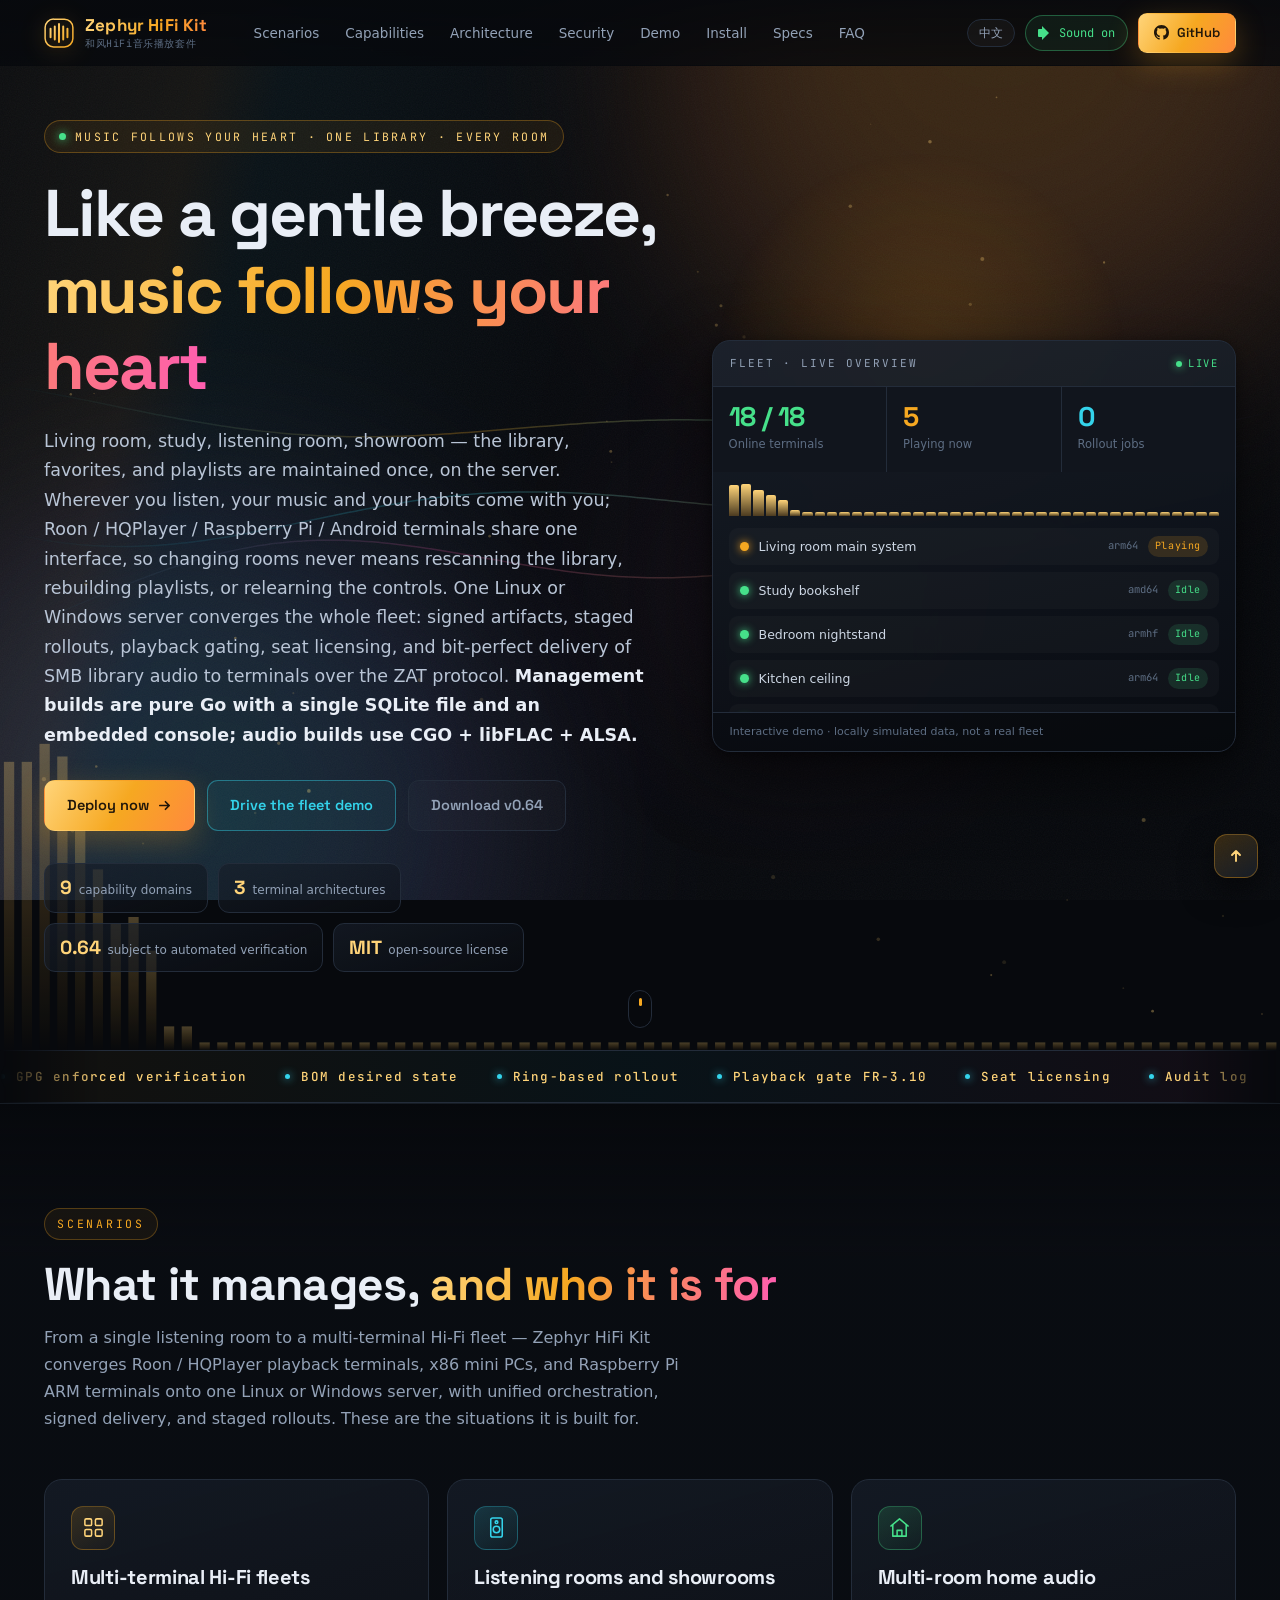
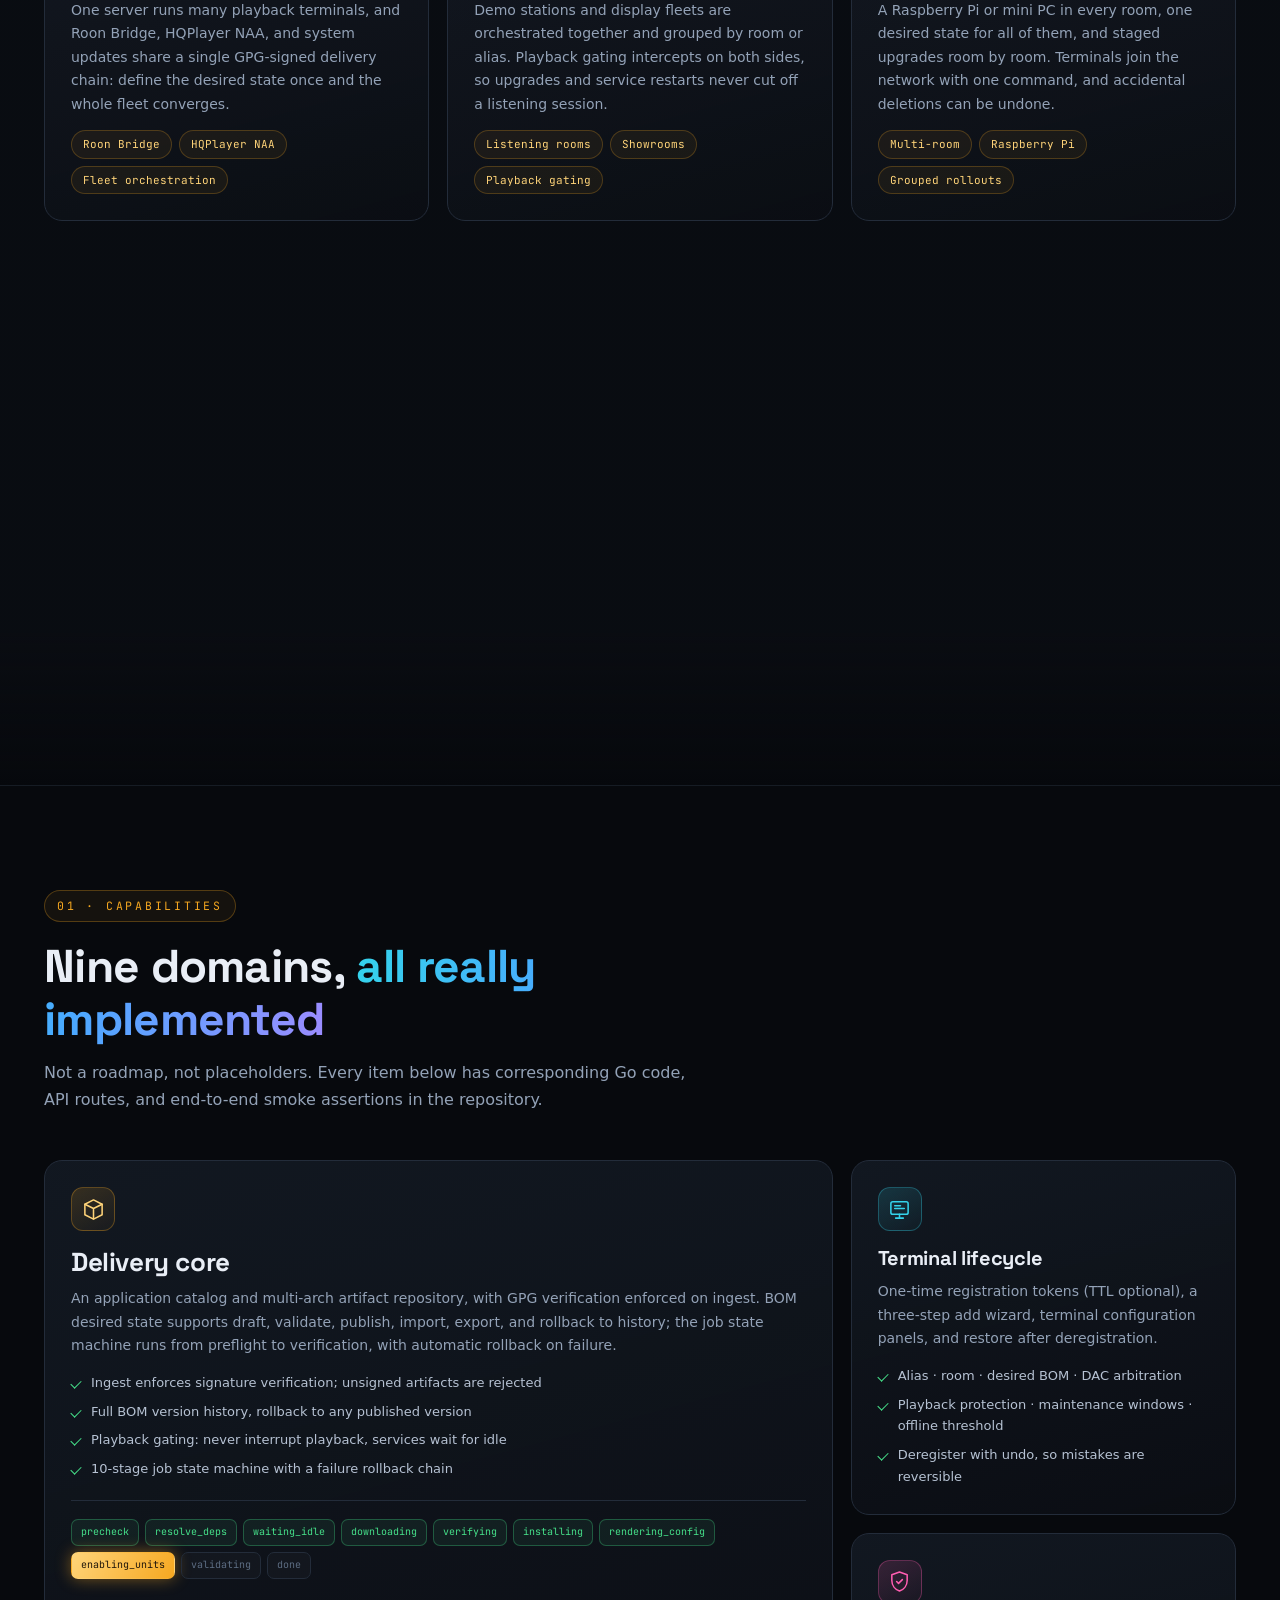
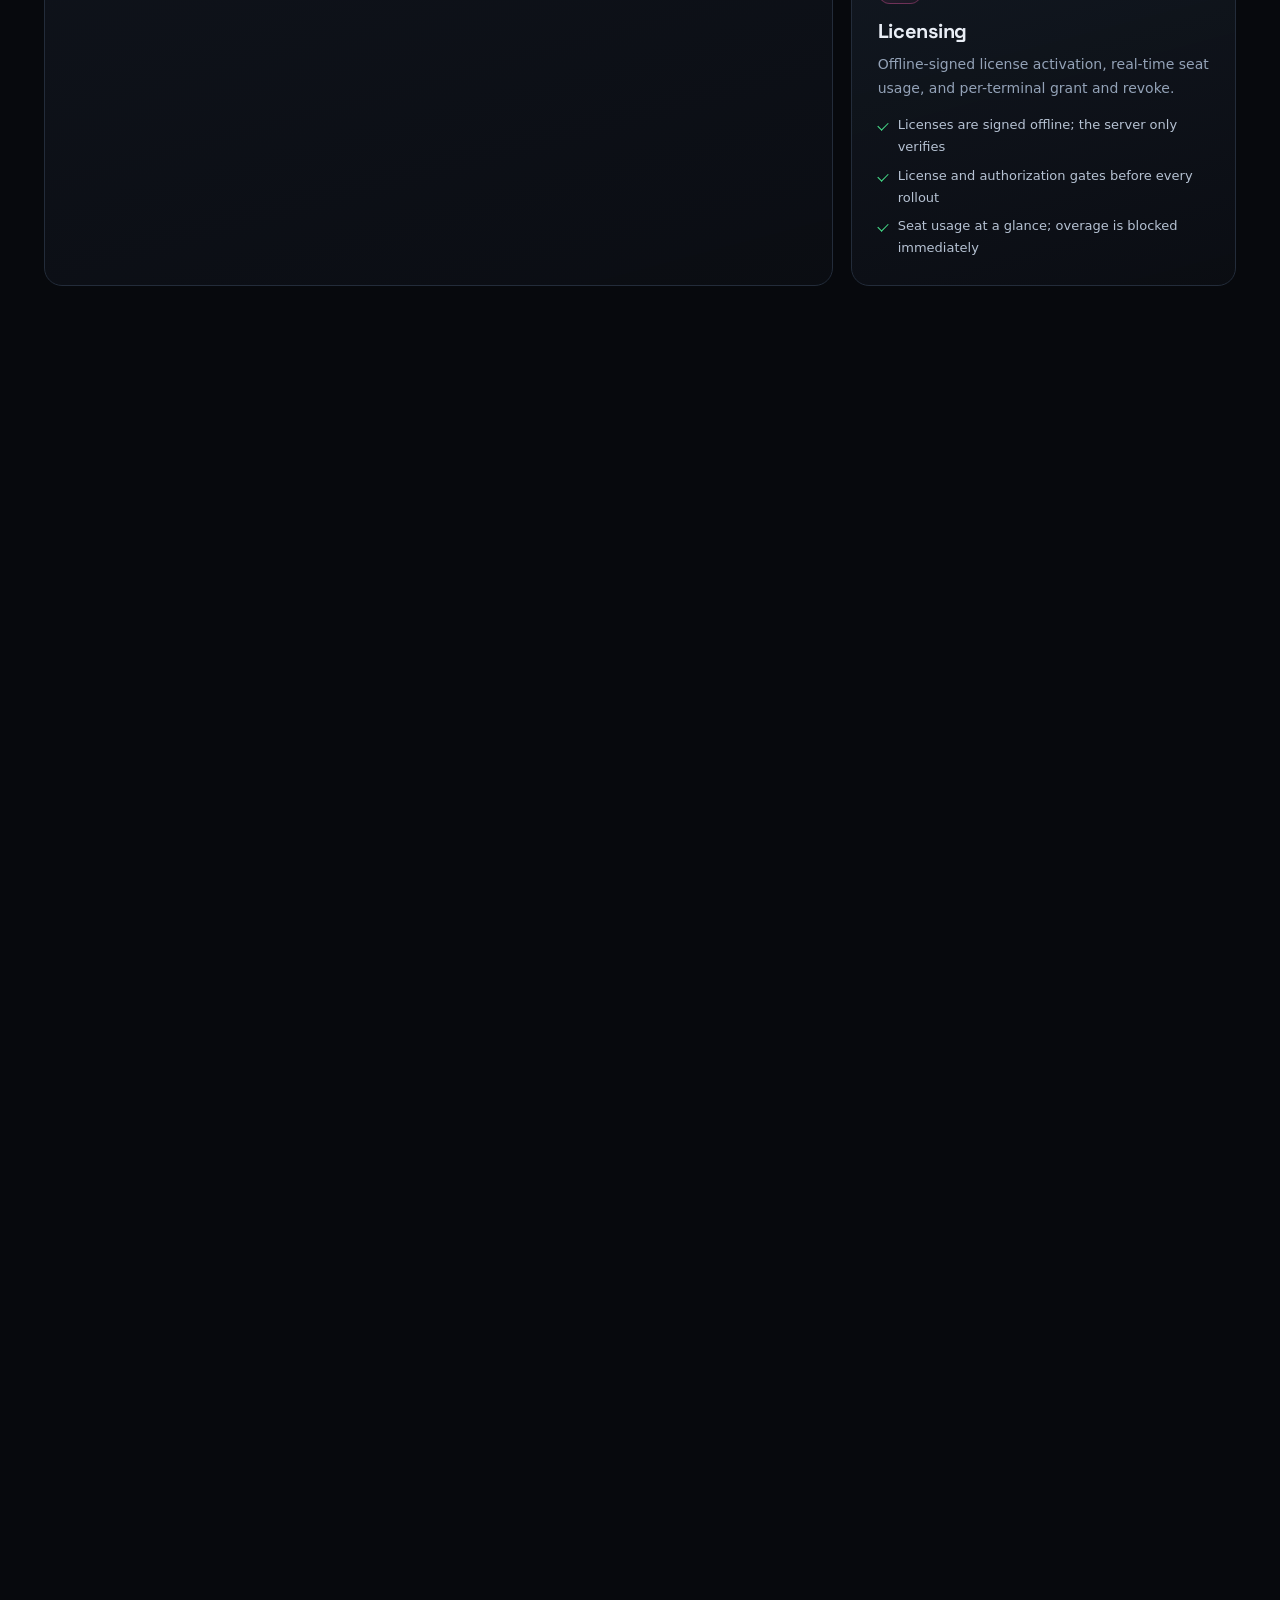
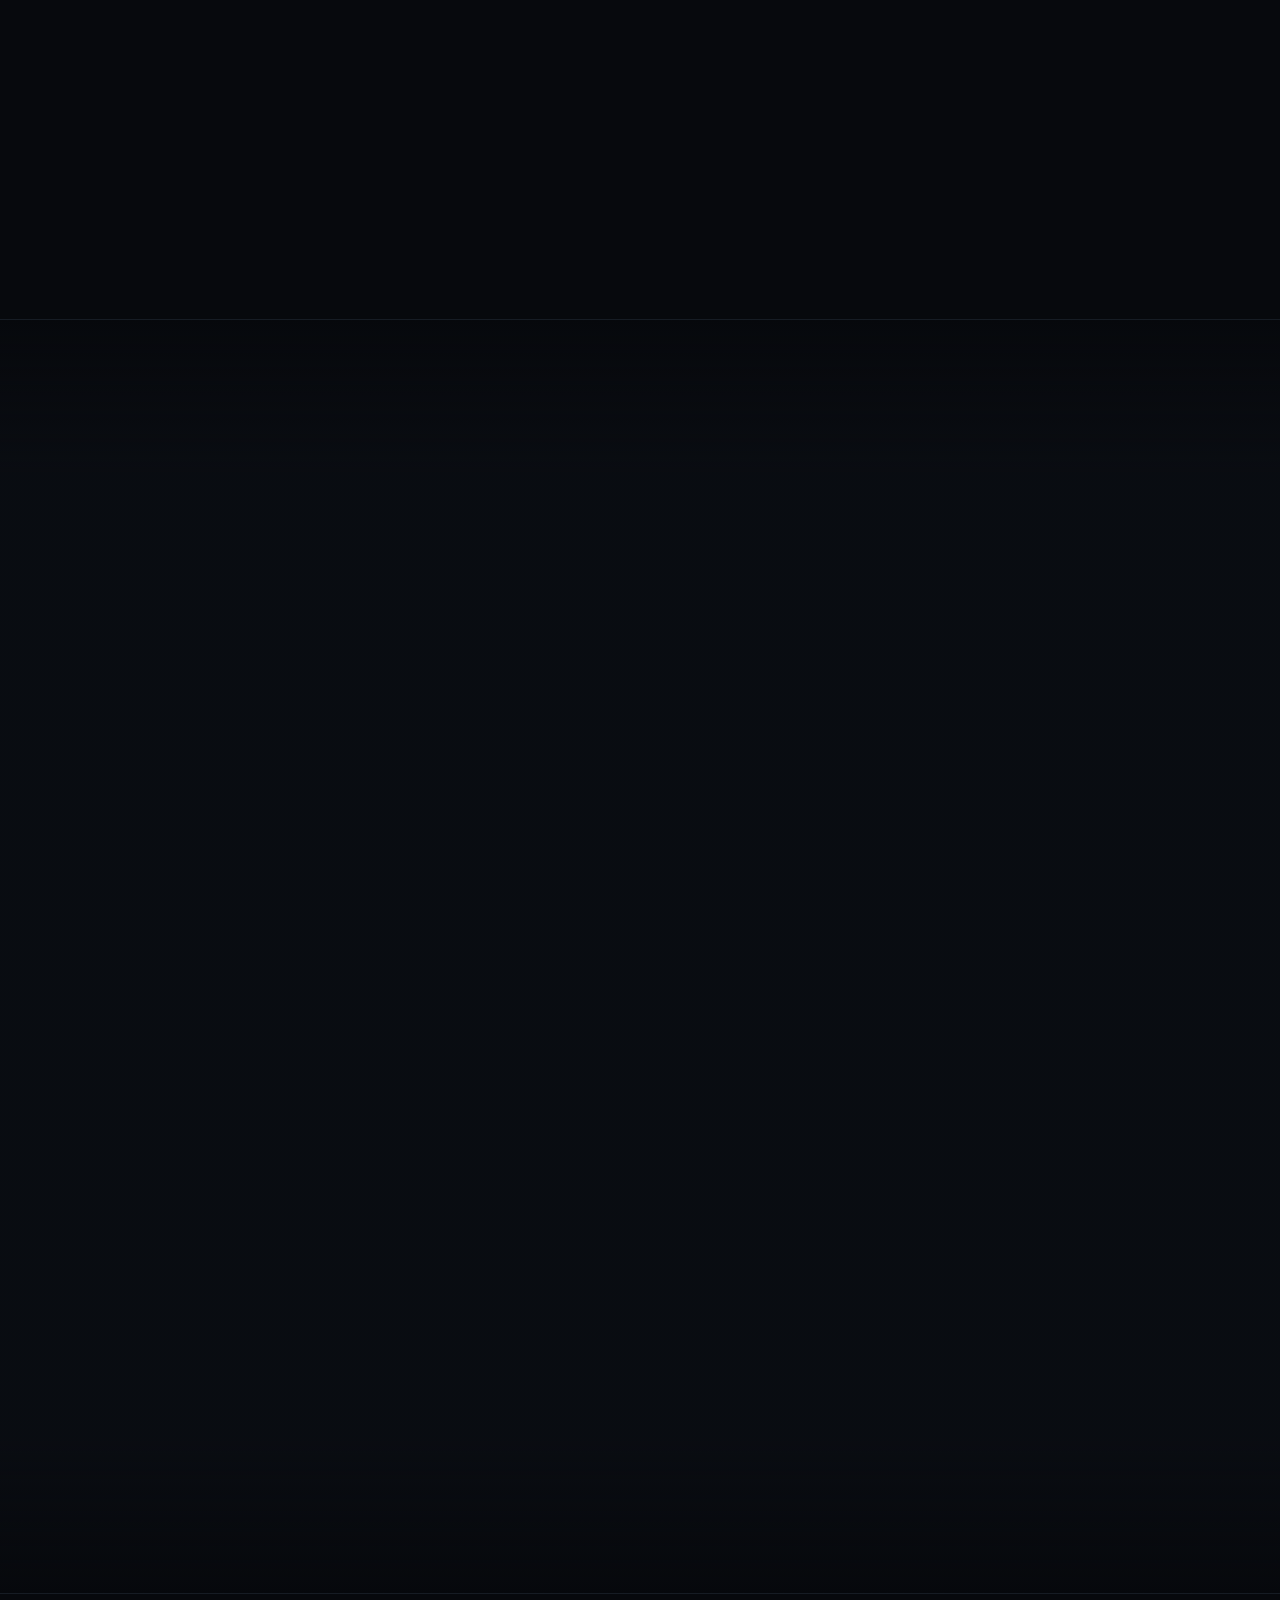
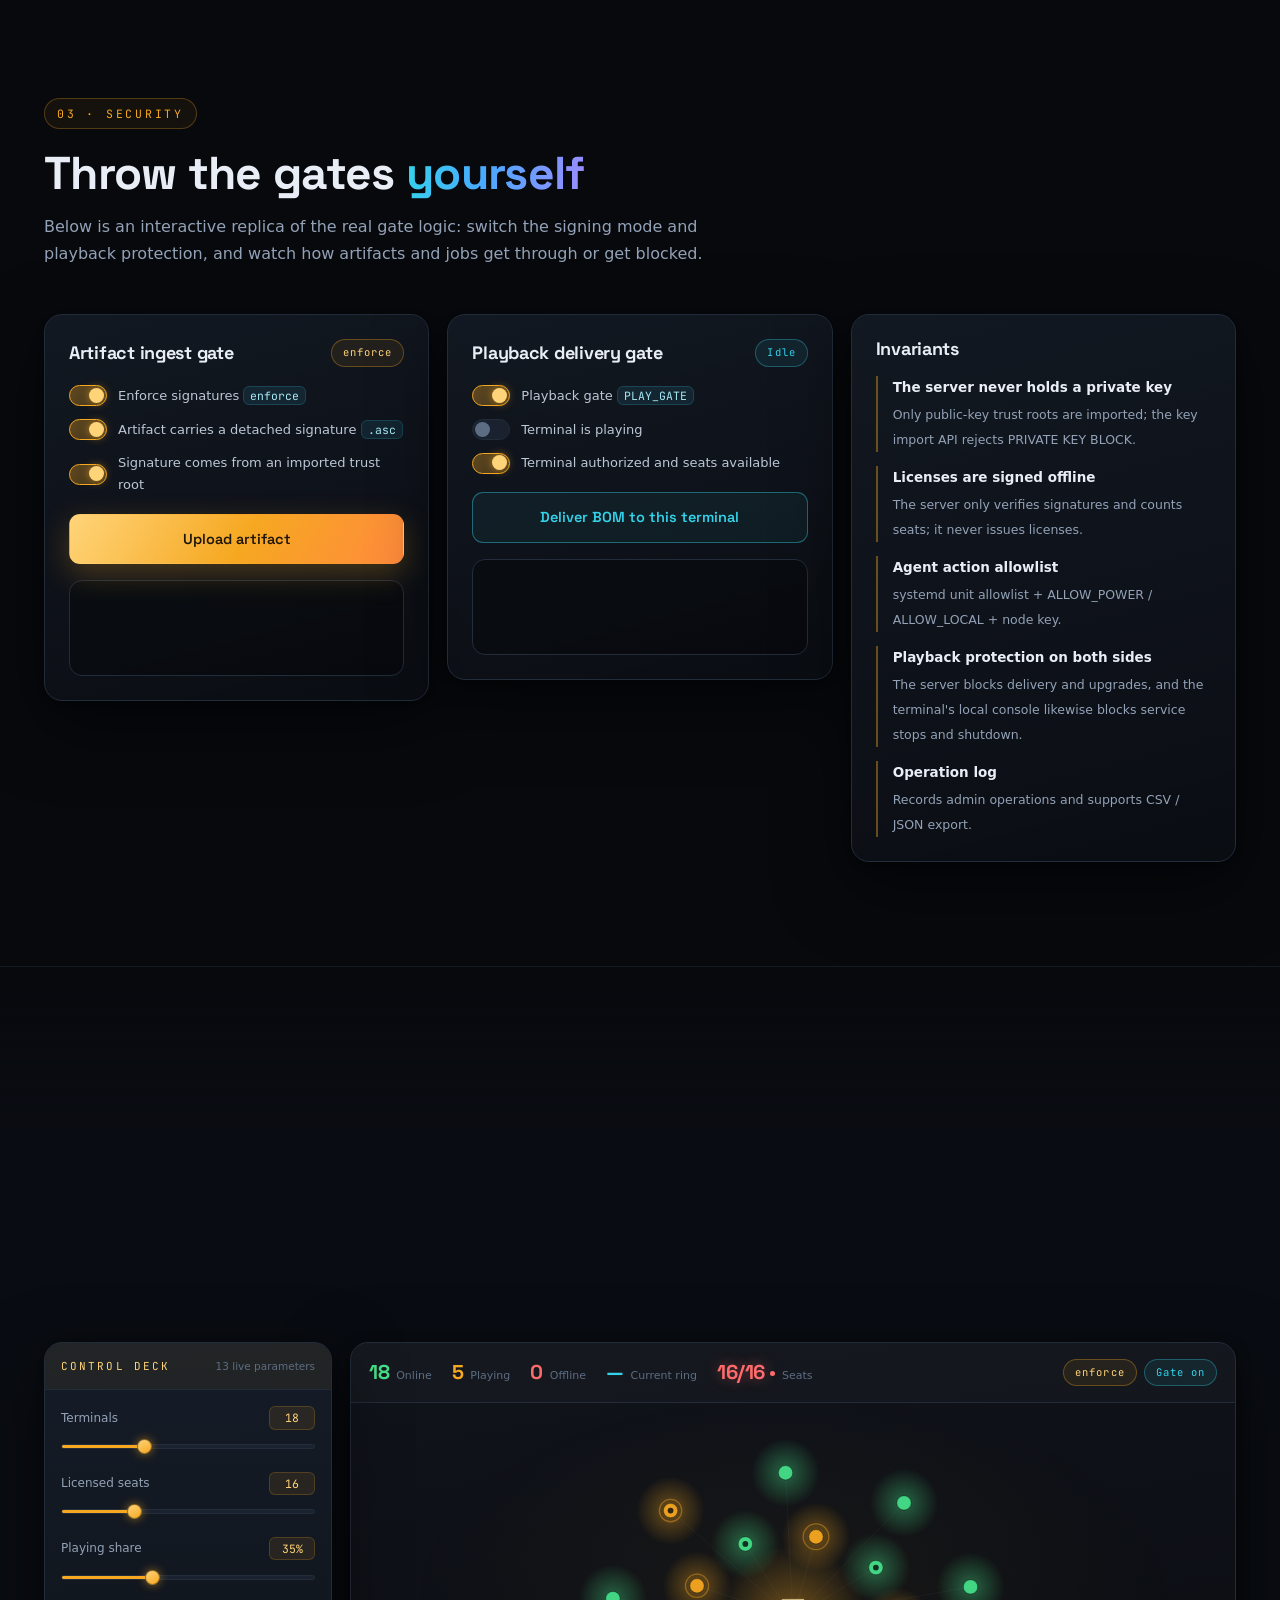
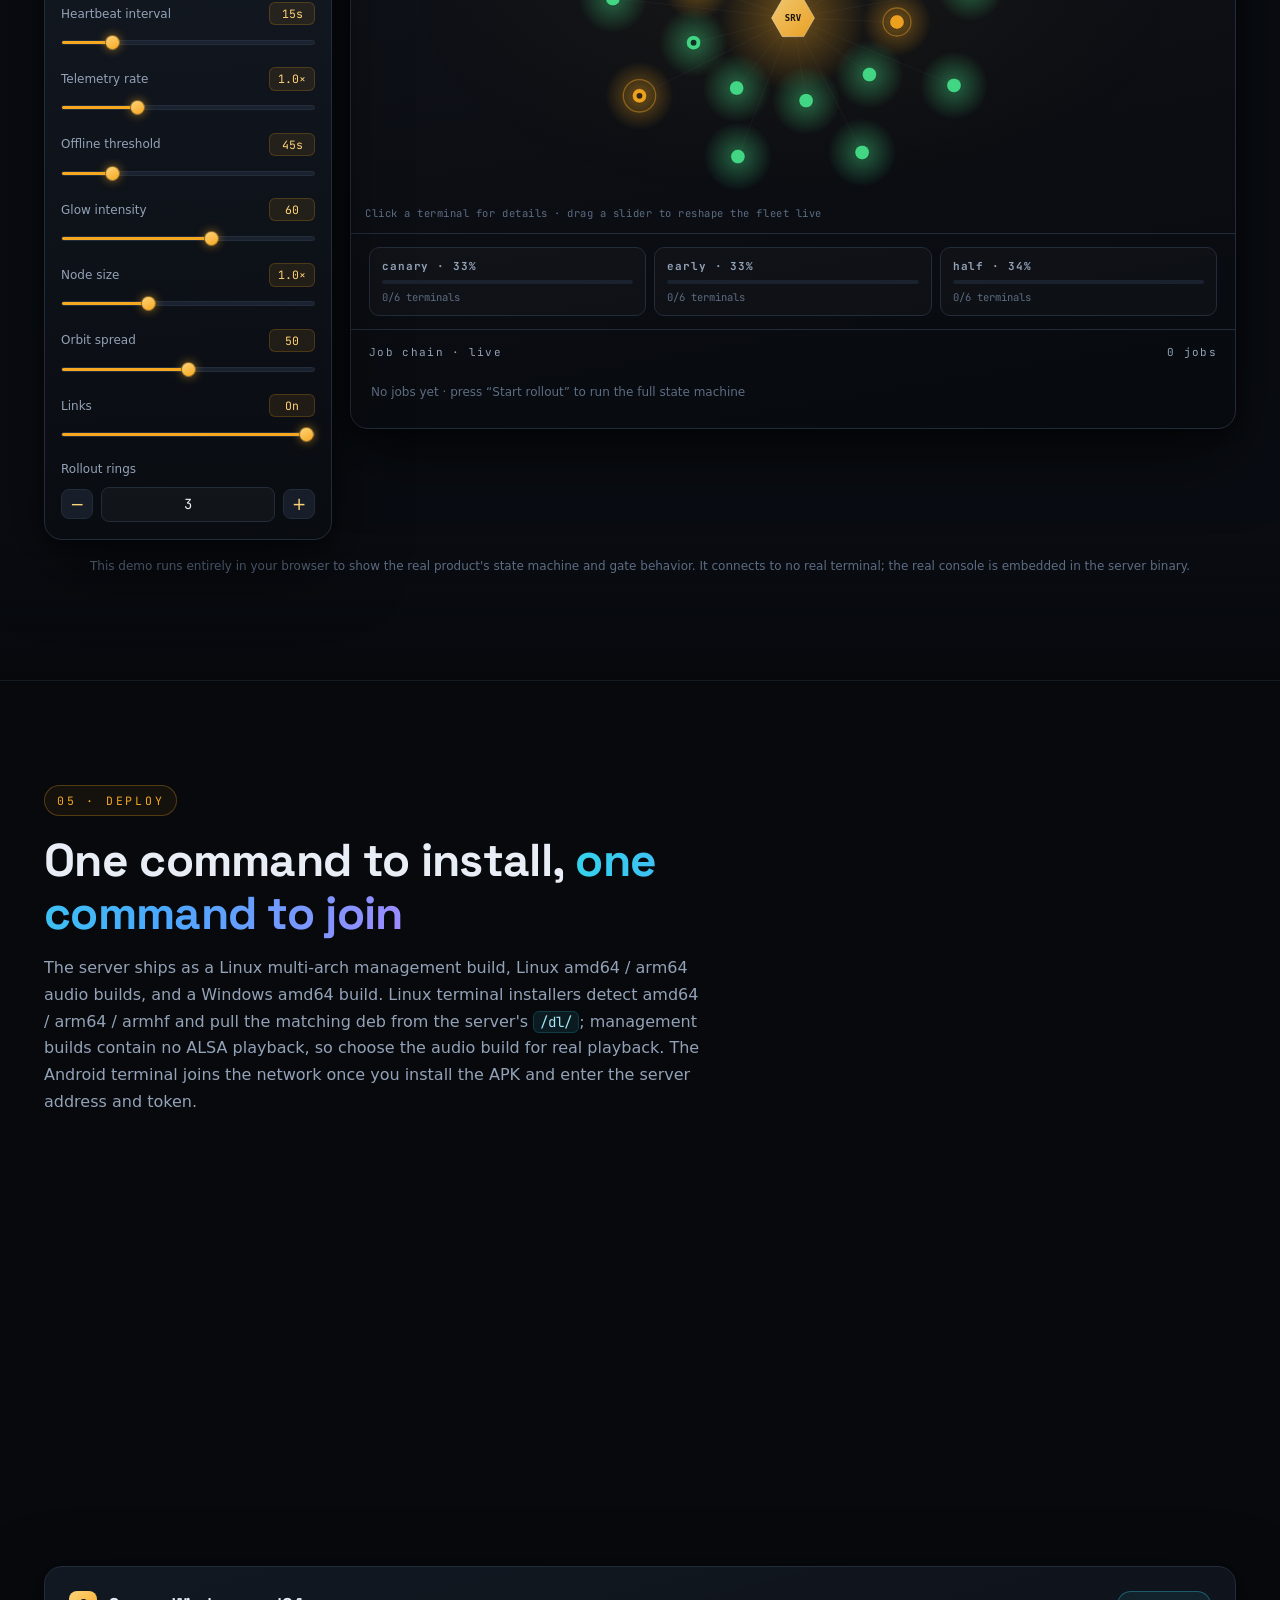
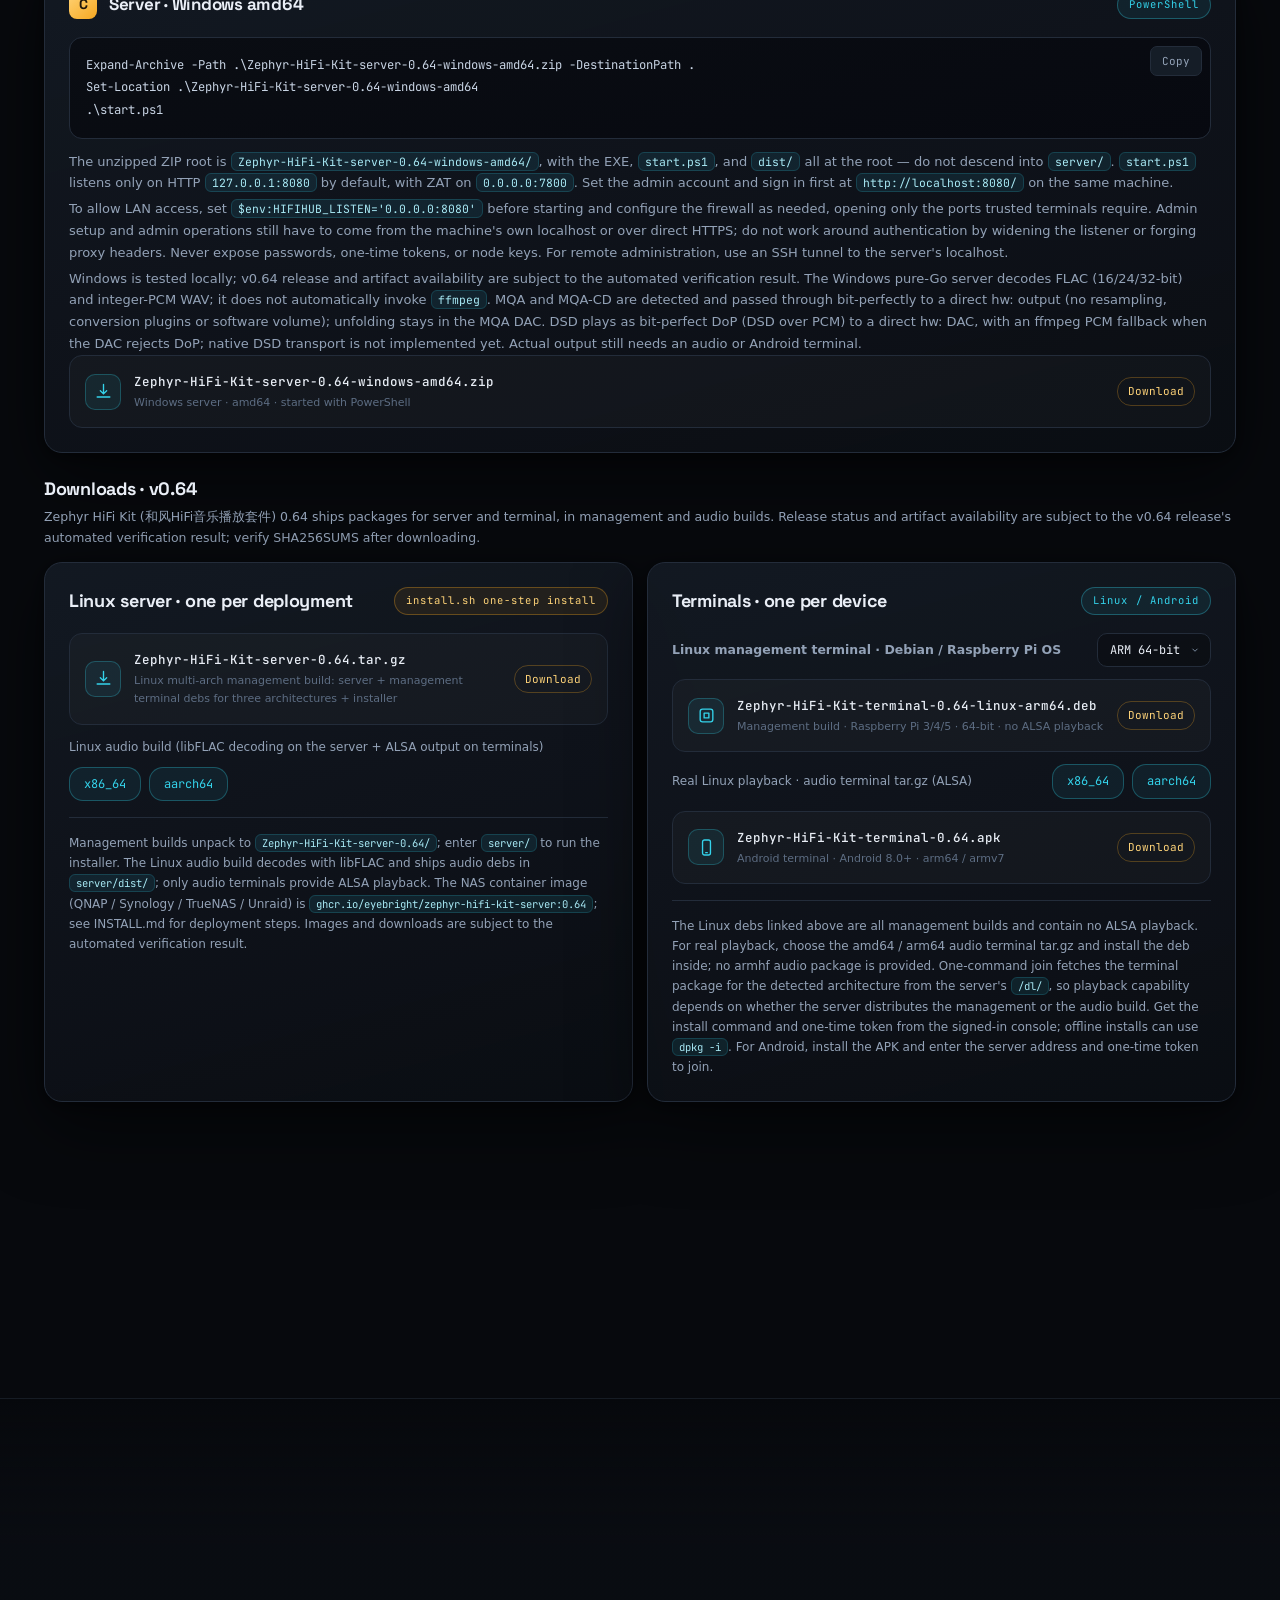
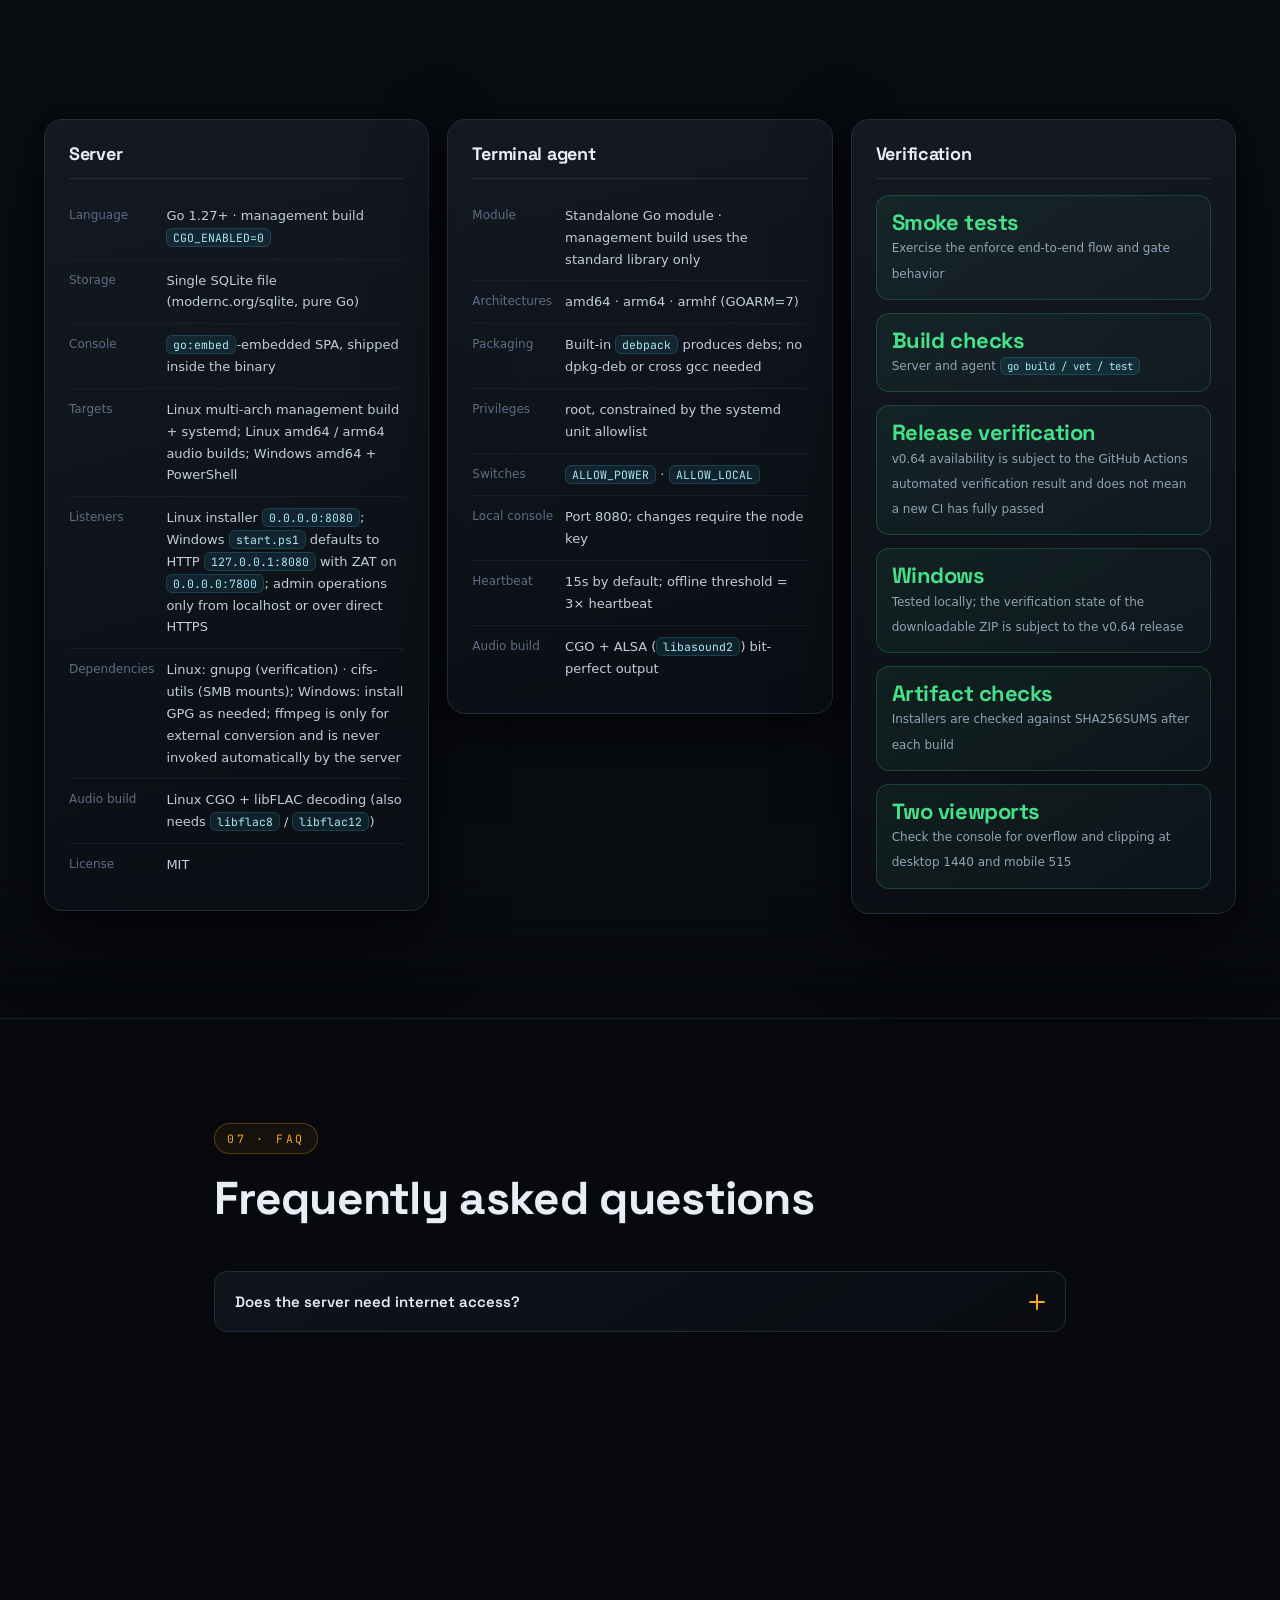
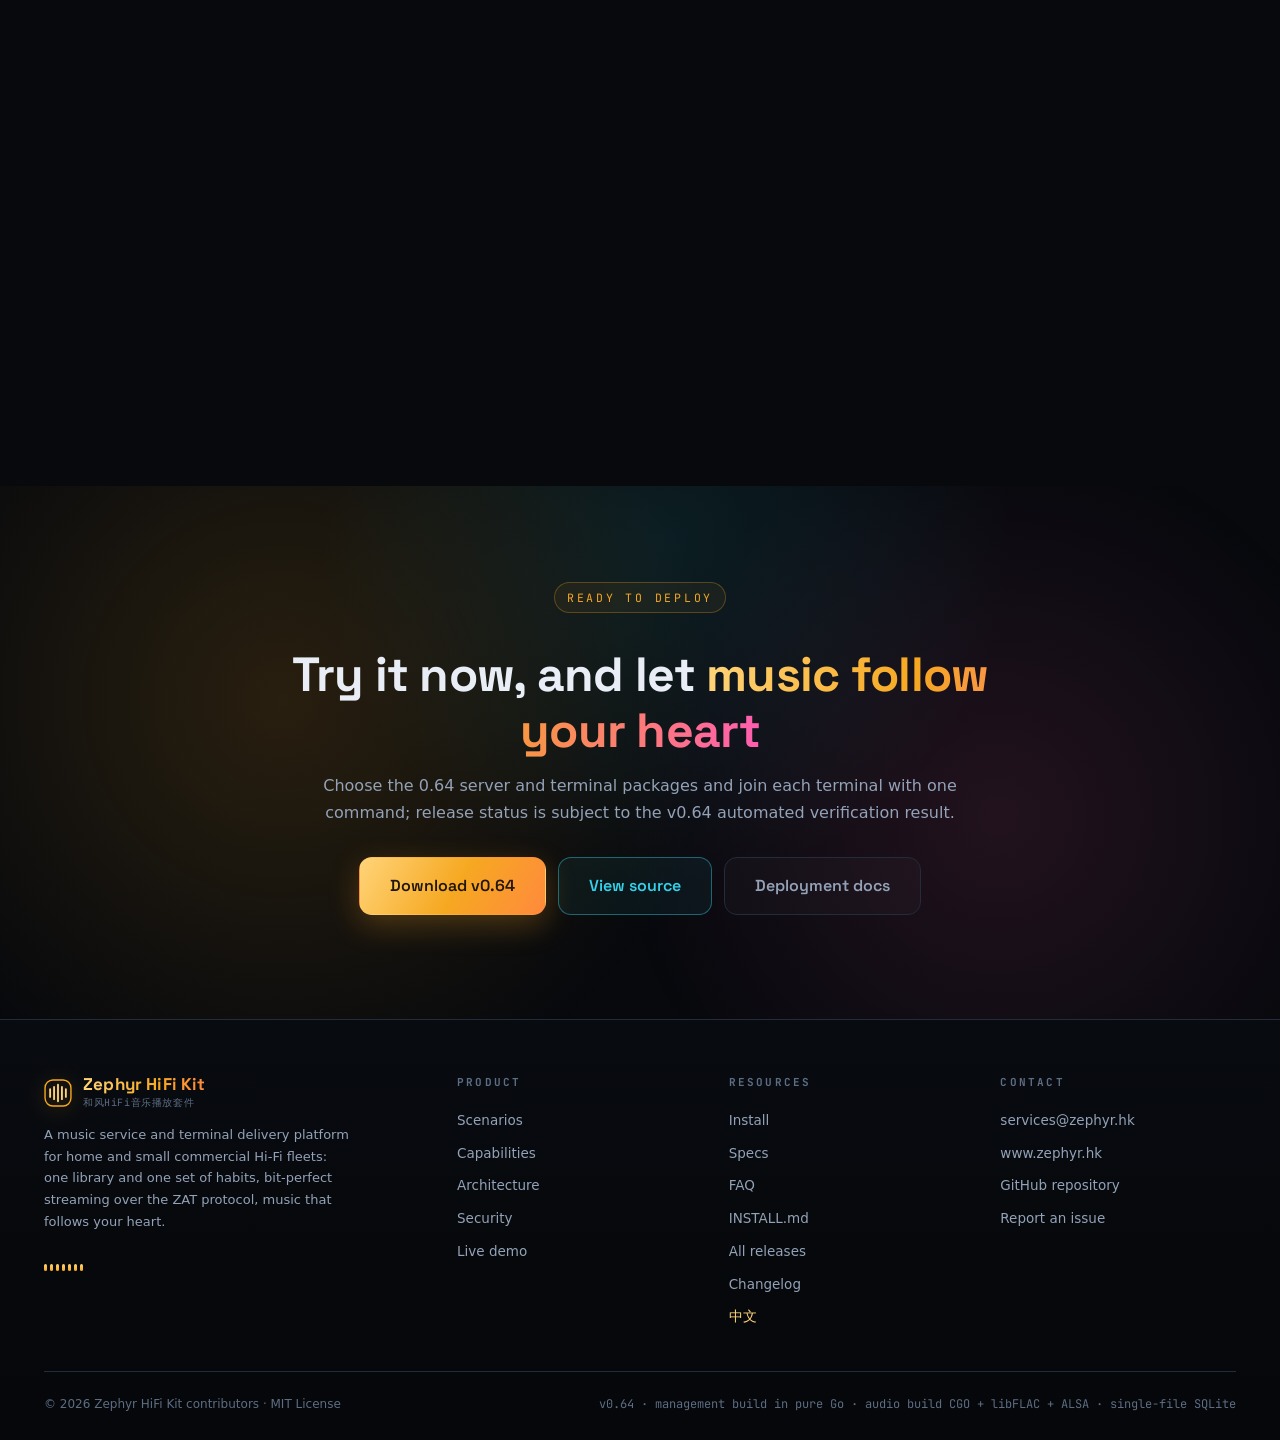
==== docs/index.html @ 645f2854 "release 0.64" ====
<!DOCTYPE html>
<html lang="en">
<head>
<meta charset="utf-8">
<meta name="viewport" content="width=device-width, initial-scale=1, viewport-fit=cover">
<title>Zephyr HiFi Kit 0.64 | Music follows your heart · 和风HiFi音乐播放套件</title>
<meta name="description" content="Zephyr HiFi Kit (和风HiFi音乐播放套件) 0.64: one library, one set of favorites, one set of habits — your music follows your heart. Linux multi-arch and Windows amd64 servers, Linux management and audio terminals, Android APK. Unifies Roon / HQPlayer / system updates with signed artifacts, staged rollouts, playback gating, seat licensing, and ZAT audio streaming. Management terminals contain no ALSA playback; choose the audio build for real Linux playback. Release and artifact availability are subject to the v0.64 automated verification result.">
<meta name="keywords" content="Zephyr HiFi Kit,和风HiFi音乐播放套件,Hi-Fi fleet management,Roon multi-terminal management,HQPlayer NAA,listening room system,audio showroom,multi-room audio,one library many rooms,music follows your heart,Raspberry Pi Hi-Fi terminal,Linux music server,Windows music server,staged rollout,playback gating,seat licensing,ZAT audio protocol,SMB music library,FLAC decoding,ALSA bit-perfect">
<meta name="robots" content="index, follow, max-image-preview:large, max-snippet:-1">
<meta name="theme-color" content="#07090d">
<link rel="canonical" href="https://zephyr.hk/">
<link rel="alternate" hreflang="en" href="https://zephyr.hk/">
<link rel="alternate" hreflang="zh-CN" href="https://zephyr.hk/zh.html">
<link rel="alternate" hreflang="x-default" href="https://zephyr.hk/">
<meta property="og:type" content="website">
<meta property="og:site_name" content="Zephyr HiFi Kit · 和风HiFi音乐播放套件">
<meta property="og:locale" content="en_US">
<meta property="og:title" content="Zephyr HiFi Kit 0.64 | Music follows your heart · 和风HiFi音乐播放套件">
<meta property="og:description" content="Zephyr HiFi Kit (和风HiFi音乐播放套件): one library, one set of favorites, one set of habits — your music follows your heart. 0.64 ships Linux / Windows servers, Linux management and audio terminals, and an Android APK; management terminals contain no ALSA playback. Availability is subject to the v0.64 automated verification result.">
<meta property="og:url" content="https://zephyr.hk/">
<meta property="og:image" content="https://zephyr.hk/og.png">
<meta property="og:image:width" content="1536">
<meta property="og:image:height" content="1024">
<meta property="og:image:alt" content="Zephyr HiFi Kit · 和风HiFi音乐播放套件 — the single delivery source for your Hi-Fi fleet">
<meta name="twitter:card" content="summary_large_image">
<meta name="twitter:title" content="Zephyr HiFi Kit · 和风HiFi音乐播放套件 0.64">
<meta name="twitter:description" content="Zephyr HiFi Kit (和风HiFi音乐播放套件): one library, many listening rooms. Linux / Windows servers orchestrate everything and stream over ZAT; choose the audio build for real Linux playback, since management debs contain no ALSA playback. Availability is subject to the v0.64 automated verification result.">
<meta name="twitter:image" content="https://zephyr.hk/og.png">
<meta name="twitter:image:alt" content="Zephyr HiFi Kit · 和风HiFi音乐播放套件 — the single delivery source for your Hi-Fi fleet">
<link rel="icon" href="favicon.svg" type="image/svg+xml">
<link rel="apple-touch-icon" href="favicon.svg">
<link rel="preconnect" href="https://fonts.googleapis.com">
<link rel="preconnect" href="https://fonts.gstatic.com" crossorigin>
<link href="https://fonts.googleapis.com/css2?family=Space+Grotesk:wght@400;500;600;700&family=JetBrains+Mono:wght@400;500;700&display=swap" rel="stylesheet">
<link rel="stylesheet" href="style.css">
<script type="application/ld+json">
{
  "@context": "https://schema.org",
  "@graph": [
    {
      "@type": "WebSite",
      "name": "Zephyr HiFi Kit",
      "alternateName": "和风HiFi音乐播放套件",
      "url": "https://zephyr.hk/",
      "inLanguage": "en"
    },
    {
      "@type": "SoftwareApplication",
      "name": "Zephyr HiFi Kit",
      "alternateName": "和风HiFi音乐播放套件",
      "url": "https://zephyr.hk/",
      "image": "https://zephyr.hk/og.png",
      "screenshot": "https://zephyr.hk/og.png",
      "description": "Zephyr HiFi Kit (和风HiFi音乐播放套件) 0.64: one library, one set of favorites, one set of habits — your music follows your heart. Linux / Windows servers orchestrate Roon / HQPlayer / system updates, with signed artifacts, staged rollouts, playback gating, seat licensing, and ZAT audio streaming. Linux management terminal debs contain no ALSA playback; real playback needs the audio build, and availability is subject to the v0.64 automated verification result.",
      "applicationCategory": "MultimediaApplication",
      "applicationSubCategory": "Hi-Fi fleet management and artifact delivery",
      "operatingSystem": "Linux multi-arch server; Windows amd64 server; Linux management terminals amd64 / arm64 / armhf, audio terminals amd64 / arm64; Android 8.0+ (arm64 / armv7)",
      "softwareVersion": "0.64",
      "license": "https://opensource.org/licenses/MIT",
      "downloadUrl": "https://github.com/Eyebright/Zephyr-HiFi-Kit/releases/tag/v0.64",
      "installUrl": "https://zephyr.hk/#install",
      "offers": { "@type": "Offer", "price": "0", "priceCurrency": "USD" },
      "featureList": [
        "Unified orchestration for multi-terminal Hi-Fi fleets (Roon Bridge / HQPlayer NAA / system updates)",
        "GPG-signed artifact repository and BOM desired state",
        "Ring-based staged rollouts with automatic rollback on failure",
        "Playback gating on both the server and the terminal",
        "Seat licensing with offline license verification",
        "Operation log and command channel",
        "SMB/CIFS library mounts with audio format detection (WAV / FLAC)",
        "ZAT streaming protocol with bit-perfect ALSA playback on Linux audio terminals (management terminals contain no ALSA playback)",
        "Management build: pure-Go single binary, single SQLite file, runs offline on an intranet; audio build: CGO + libFLAC + ALSA"
      ],
      "audience": {
        "@type": "Audience",
        "audienceType": "Hi-Fi fleet operators, listening rooms, audio showrooms, multi-room audio integrators"
      }
    },
    {
      "@type": "FAQPage",
      "mainEntity": [
        { "@type": "Question", "name": "Does the server need internet access?", "acceptedAnswer": { "@type": "Answer", "text": "No. Master key operations and license issuance can run fully offline, and the whole chain can operate inside an isolated LAN. Terminal installers fetch packages from the server's /dl/ and never reach the public internet." } },
        { "@type": "Question", "name": "Why no online builds or binary patches?", "acceptedAnswer": { "@type": "Answer", "text": "Online builds would require built-in cross toolchains, which is unacceptable in size and attack surface; binary patches would break the signature chain. Both were removed in favor of one verifiable path: offline/CI build → sign → upload to the repository." } },
        { "@type": "Question", "name": "Will upgrades interrupt a terminal that is playing?", "acceptedAnswer": { "@type": "Answer", "text": "No. Playback gating runs on both the server and the terminal, and jobs enter waiting_idle until the terminal is free. System upgrades, service stops, and shutdown are blocked during playback as well." } },
        { "@type": "Question", "name": "How does licensing work?", "acceptedAnswer": { "@type": "Answer", "text": "The server ships with authorization for 3 terminals. Beyond that, a private issuer signs expansion licenses offline; the server verifies them with the issuer's public key and tracks seat usage. Terminals need no certificate." } },
        { "@type": "Question", "name": "How do staged rollouts advance?", "acceptedAnswer": { "@type": "Answer", "text": "Ring percentages must sum to 100, and the bound BOM version must already be published. While the current ring has unfinished jobs, advancing returns 409 so a failure does not spread. Changes can be undone." } },
        { "@type": "Question", "name": "Where does console authentication happen?", "acceptedAnswer": { "@type": "Answer", "text": "The console has built-in single-admin authentication; first run walks you through setting the admin name and password. Admin operations are allowed only from the server's own localhost or over direct HTTPS; the backend does not trust TLS forwarding headers from a reverse proxy." } },
        { "@type": "Question", "name": "What if I delete a BOM version or a terminal by mistake?", "acceptedAnswer": { "@type": "Answer", "text": "BOM keeps its full version history and can be rolled back; a rollback creates a new published version instead of overwriting history. Deregistered terminals can be restored." } },
        { "@type": "Question", "name": "Which terminal hardware is supported?", "acceptedAnswer": { "@type": "Answer", "text": "Linux installers detect amd64, arm64, and armhf automatically, covering x86 mini PCs, Raspberry Pi 4/5 (64-bit), and Raspberry Pi 2/3 (32-bit). There is also an Android terminal APK for Android 8.0+ devices on arm64 / armv7, with bit-perfect output through AAudio." } }
      ]
    }
  ]
}
</script>
</head>
<body>
<a class="skip" href="#main">Skip to main content</a>

<div class="bg-layer" aria-hidden="true">
  <div class="aurora a1"></div>
  <div class="aurora a2"></div>
  <div class="aurora a3"></div>
  <div class="beam"></div>
  <div class="grain"></div>
</div>

<header class="nav" id="nav">
  <div class="nav-in">
    <a class="brand" href="#top" aria-label="Zephyr HiFi Kit home">
      <span class="brand-mark" aria-hidden="true">
        <svg viewBox="0 0 32 32" width="30" height="30"><defs><linearGradient id="bm" x1="0" y1="0" x2="1" y2="1"><stop offset="0" stop-color="#ffd479"/><stop offset="1" stop-color="#f6a821"/></linearGradient></defs><rect x="1.2" y="1.2" width="29.6" height="29.6" rx="9" fill="none" stroke="url(#bm)" stroke-width="1.6"/><path d="M7 20.5V11.5M11.5 23V9M16 25.5V6.5M20.5 23V9M25 20.5V11.5" stroke="url(#bm)" stroke-width="2.1" stroke-linecap="round"/></svg>
      </span>
      <span class="brand-txt">
        <b>Zephyr HiFi Kit</b>
        <i>和风HiFi音乐播放套件</i>
      </span>
    </a>
    <nav class="links" id="nav-links" aria-label="Page navigation">
      <a href="#scenarios" data-spy="scenarios">Scenarios</a>
      <a href="#features" data-spy="features">Capabilities</a>
      <a href="#architecture" data-spy="architecture">Architecture</a>
      <a href="#security" data-spy="security">Security</a>
      <a href="#demo" data-spy="demo">Demo</a>
      <a href="#install" data-spy="install">Install</a>
      <a href="#specs" data-spy="specs">Specs</a>
      <a href="#faq" data-spy="faq">FAQ</a>
    </nav>
    <div class="nav-act">
      <a class="lang-switch" href="zh.html" hreflang="zh-CN" lang="zh-CN" data-lang-switch title="切换到中文">中文</a>
      <button class="snd" id="snd" type="button" aria-pressed="true" title="Sound master switch: mute everything in one click · background music “500 Miles”">
        <span class="snd-ico" aria-hidden="true"></span><span id="snd-txt">Sound on</span>
      </button>
      <a class="btn gold sm" href="https://github.com/Eyebright/Zephyr-HiFi-Kit" target="_blank" rel="noopener">
        <svg viewBox="0 0 16 16" width="15" height="15" aria-hidden="true"><path fill="currentColor" d="M8 0C3.58 0 0 3.58 0 8c0 3.54 2.29 6.53 5.47 7.59.4.07.55-.17.55-.38 0-.19-.01-.82-.01-1.49-2.01.37-2.53-.49-2.69-.94-.09-.23-.48-.94-.82-1.13-.28-.15-.68-.52-.01-.53.63-.01 1.08.58 1.23.82.72 1.21 1.87.87 2.33.66.07-.52.28-.87.51-1.07-1.78-.2-3.64-.89-3.64-3.95 0-.87.31-1.59.82-2.15-.08-.2-.36-1.02.08-2.12 0 0 .67-.21 2.2.82a7.6 7.6 0 0 1 2-.27c.68 0 1.36.09 2 .27 1.53-1.04 2.2-.82 2.2-.82.44 1.1.16 1.92.08 2.12.51.56.82 1.27.82 2.15 0 3.07-1.87 3.75-3.65 3.95.29.25.54.73.54 1.48 0 1.07-.01 1.93-.01 2.2 0 .21.15.46.55.38A8.01 8.01 0 0 0 16 8c0-4.42-3.58-8-8-8Z"/></svg>
        GitHub
      </a>
      <button class="burger" id="burger" type="button" aria-label="Open navigation" aria-expanded="false"><span></span><span></span><span></span></button>
    </div>
  </div>
  <div class="nav-prog" id="nav-prog" aria-hidden="true"></div>
</header>

<main id="main">

<!-- ══════════ HERO ══════════ -->
<section class="hero" id="top">
  <canvas id="hero-cv" aria-hidden="true"></canvas>
  <div class="hero-in">
    <div class="hero-copy">
      <div class="eyebrow rv" style="--d:0ms"><span class="dot"></span>MUSIC FOLLOWS YOUR HEART · ONE LIBRARY · EVERY ROOM</div>
      <h1 class="rv" style="--d:70ms">Like a gentle breeze,<br><span class="grad-warm">music follows your heart</span></h1>
      <p class="lede rv" style="--d:150ms">
        Living room, study, listening room, showroom — the library, favorites, and playlists are maintained once, on the server.
        Wherever you listen, your music and your habits come with you; Roon / HQPlayer / Raspberry Pi / Android terminals share one
        interface, so changing rooms never means rescanning the library, rebuilding playlists, or relearning the controls. One Linux or
        Windows server converges the whole fleet: signed artifacts, staged rollouts, playback gating, seat licensing, and bit-perfect
        delivery of SMB library audio to terminals over the ZAT protocol. <b>Management builds are pure Go with a single SQLite file and
        an embedded console; audio builds use CGO + libFLAC + ALSA.</b>
      </p>
      <div class="hero-cta rv" style="--d:230ms">
        <a class="btn gold" href="#install">Deploy now<svg viewBox="0 0 16 16" width="15" height="15" aria-hidden="true"><path fill="none" stroke="currentColor" stroke-width="1.8" stroke-linecap="round" stroke-linejoin="round" d="M3 8h10M9 4l4 4-4 4"/></svg></a>
        <a class="btn line" href="#demo">Drive the fleet demo</a>
        <a class="btn ghost" href="https://github.com/Eyebright/Zephyr-HiFi-Kit/releases/tag/v0.64" target="_blank" rel="noopener">Download v0.64</a>
      </div>
      <ul class="hero-chips rv" style="--d:310ms">
        <li><b>9</b>capability domains</li>
        <li><b>3</b>terminal architectures</li>
        <li><b>0.64</b>subject to automated verification</li>
        <li><b>MIT</b>open-source license</li>
      </ul>
    </div>
    <aside class="hero-panel rv" style="--d:380ms" aria-label="Live fleet overview">
      <div class="hp-top">
        <span class="hp-t">FLEET · LIVE OVERVIEW</span>
        <span class="hp-live"><i></i>LIVE</span>
      </div>
      <div class="hp-kpis">
        <div class="hp-k"><b id="hp-online">—</b><span>Online terminals</span></div>
        <div class="hp-k"><b id="hp-play">—</b><span>Playing now</span></div>
        <div class="hp-k"><b id="hp-jobs">—</b><span>Rollout jobs</span></div>
      </div>
      <div class="hp-spec" id="hp-spec" aria-hidden="true"></div>
      <div class="hp-rows" id="hp-rows"></div>
      <div class="hp-foot">Interactive demo · locally simulated data, not a real fleet</div>
    </aside>
  </div>
  <a class="scroll-hint" href="#features" aria-label="Scroll down"><span></span></a>
</section>

<!-- ══════════ MARQUEE ══════════ -->
<div class="marquee" aria-hidden="true">
  <div class="mq-track" id="mq-track"></div>
</div>

<!-- ══════════ SCENARIOS ══════════ -->
<section class="sec alt" id="scenarios">
  <div class="wrap">
    <header class="sec-h rv">
      <span class="kicker">SCENARIOS</span>
      <h2>What it manages, <span class="grad-warm">and who it is for</span></h2>
      <p>From a single listening room to a multi-terminal Hi-Fi fleet — Zephyr HiFi Kit converges Roon / HQPlayer playback terminals, x86 mini PCs, and Raspberry Pi ARM terminals onto one Linux or Windows server, with unified orchestration, signed delivery, and staged rollouts. These are the situations it is built for.</p>
    </header>
    <div class="bento">
      <article class="cell rv" data-hue="amber">
        <div class="cell-ico" aria-hidden="true"><svg viewBox="0 0 24 24"><rect x="3" y="3" width="7" height="7" rx="1.5"/><rect x="14" y="3" width="7" height="7" rx="1.5"/><rect x="3" y="14" width="7" height="7" rx="1.5"/><rect x="14" y="14" width="7" height="7" rx="1.5"/></svg></div>
        <h3>Multi-terminal Hi-Fi fleets</h3>
        <p>One server runs many playback terminals, and Roon Bridge, HQPlayer NAA, and system updates share a single GPG-signed delivery chain: define the desired state once and the whole fleet converges.</p>
        <div class="agent-tags"><span>Roon Bridge</span><span>HQPlayer NAA</span><span>Fleet orchestration</span></div>
      </article>
      <article class="cell rv" data-hue="cyan">
        <div class="cell-ico" aria-hidden="true"><svg viewBox="0 0 24 24"><rect x="6" y="2" width="12" height="20" rx="2"/><circle cx="12" cy="14" r="3.4"/><circle cx="12" cy="6.5" r="1.4"/></svg></div>
        <h3>Listening rooms and showrooms</h3>
        <p>Demo stations and display fleets are orchestrated together and grouped by room or alias. Playback gating intercepts on both sides, so upgrades and service restarts never cut off a listening session.</p>
        <div class="agent-tags"><span>Listening rooms</span><span>Showrooms</span><span>Playback gating</span></div>
      </article>
      <article class="cell rv" data-hue="green">
        <div class="cell-ico" aria-hidden="true"><svg viewBox="0 0 24 24"><path d="M3 10.5 12 3l9 7.5"/><path d="M5 9.5V21h14V9.5"/><path d="M9.5 21v-6h5v6"/></svg></div>
        <h3>Multi-room home audio</h3>
        <p>A Raspberry Pi or mini PC in every room, one desired state for all of them, and staged upgrades room by room. Terminals join the network with one command, and accidental deletions can be undone.</p>
        <div class="agent-tags"><span>Multi-room</span><span>Raspberry Pi</span><span>Grouped rollouts</span></div>
      </article>
      <article class="cell rv" data-hue="violet">
        <div class="cell-ico" aria-hidden="true"><svg viewBox="0 0 24 24"><path d="M4 6h16M4 12h16M4 18h16"/><circle cx="9" cy="6" r="2"/><circle cx="15" cy="12" r="2"/><circle cx="8" cy="18" r="2"/></svg></div>
        <h3>Roon / HQPlayer power users</h3>
        <p>For enthusiasts already running Roon Core or HQPlayer: converge NAA terminals and versions onto one rollback-capable delivery source, with full BOM history kept.</p>
        <div class="agent-tags"><span>Roon Core</span><span>HQPlayer</span><span>Version rollback</span></div>
      </article>
      <article class="cell rv" data-hue="magenta">
        <div class="cell-ico" aria-hidden="true"><svg viewBox="0 0 24 24"><rect x="2.5" y="4" width="19" height="16" rx="2"/><path d="M6.5 9l3 3-3 3M12.5 15h5"/></svg></div>
        <h3>Operators and integrators</h3>
        <p>Batch deployment and remote operations for clients: seat licensing, ring-by-ring rollouts, an operation log, a dedicated command channel, and mDNS / SSDP network diagnostics — all in one console.</p>
        <div class="agent-tags"><span>Batch deployment</span><span>Seat licensing</span><span>Operation log</span></div>
      </article>
      <article class="cell rv" data-hue="blue">
        <div class="cell-ico" aria-hidden="true"><svg viewBox="0 0 24 24"><path d="M12 2 4 5v6c0 5 3.4 9.4 8 11 4.6-1.6 8-6 8-11V5l-8-3Z"/><path d="M9 12h6"/></svg></div>
        <h3>Offline and air-gapped networks</h3>
        <p>Master keys and licenses are issued offline and the server only verifies signatures. A pure-Go single binary with a single SQLite file keeps the whole chain inside an isolated LAN with no internet access.</p>
        <div class="agent-tags"><span>Offline signing</span><span>Isolated LAN</span><span>Pure Go</span></div>
      </article>
    </div>
    <p class="scn-plat rv">Server <b>Linux multi-arch / Windows amd64</b> · Management terminals <b>amd64 / arm64 / armhf</b> · Linux audio terminals <b>amd64 / arm64</b> (x86 mini PCs · Raspberry Pi 4/5 · Raspberry Pi 2/3) · Apps <b>Roon Bridge / HQPlayer NAA / system updates</b></p>
  </div>
</section>

<!-- ══════════ FEATURES ══════════ -->
<section class="sec" id="features">
  <div class="wrap">
    <header class="sec-h rv">
      <span class="kicker">01 · CAPABILITIES</span>
      <h2>Nine domains, <span class="grad-cool">all really implemented</span></h2>
      <p>Not a roadmap, not placeholders. Every item below has corresponding Go code, API routes, and end-to-end smoke assertions in the repository.</p>
    </header>
    <div class="bento">
      <article class="cell big rv" data-hue="amber">
        <div class="cell-ico" aria-hidden="true"><svg viewBox="0 0 24 24"><path d="M12 2 3 6.5v11L12 22l9-4.5v-11L12 2Z"/><path d="M3 6.5 12 11l9-4.5M12 11v11"/></svg></div>
        <h3>Delivery core</h3>
        <p>An application catalog and multi-arch artifact repository, with GPG verification enforced on ingest. BOM desired state supports draft, validate, publish, import, export, and rollback to history; the job state machine runs from preflight to verification, with automatic rollback on failure.</p>
        <ul class="ticks">
          <li>Ingest enforces signature verification; unsigned artifacts are rejected</li>
          <li>Full BOM version history, rollback to any published version</li>
          <li>Playback gating: never interrupt playback, services wait for idle</li>
          <li>10-stage job state machine with a failure rollback chain</li>
        </ul>
        <div class="pipeline" id="feat-pipeline" aria-label="Job state machine"></div>
      </article>
      <article class="cell rv" data-hue="cyan">
        <div class="cell-ico" aria-hidden="true"><svg viewBox="0 0 24 24"><rect x="3" y="4" width="18" height="13" rx="2"/><path d="M8 21h8M12 17v4M7 8h6M7 11h10"/></svg></div>
        <h3>Terminal lifecycle</h3>
        <p>One-time registration tokens (TTL optional), a three-step add wizard, terminal configuration panels, and restore after deregistration.</p>
        <ul class="ticks"><li>Alias · room · desired BOM · DAC arbitration</li><li>Playback protection · maintenance windows · offline threshold</li><li>Deregister with undo, so mistakes are reversible</li></ul>
      </article>
      <article class="cell rv" data-hue="magenta">
        <div class="cell-ico" aria-hidden="true"><svg viewBox="0 0 24 24"><path d="M12 2 4 5v6c0 5 3.4 9.4 8 11 4.6-1.6 8-6 8-11V5l-8-3Z"/><path d="m9 12 2 2 4-4"/></svg></div>
        <h3>Licensing</h3>
        <p>Offline-signed license activation, real-time seat usage, and per-terminal grant and revoke.</p>
        <ul class="ticks"><li>Licenses are signed offline; the server only verifies</li><li>License and authorization gates before every rollout</li><li>Seat usage at a glance; overage is blocked immediately</li></ul>
      </article>
      <article class="cell rv" data-hue="green">
        <div class="cell-ico" aria-hidden="true"><svg viewBox="0 0 24 24"><path d="M4 18V9M9 18V5M14 18v-7M19 18v-4"/><path d="M2 21h20"/></svg></div>
        <h3>Operations and diagnostics</h3>
        <p>Remote apt checks and upgrades over a dedicated command channel; mDNS / SSDP / multicast network diagnostics; alerts for a kernel awaiting reboot.</p>
        <ul class="ticks"><li>Rollouts advance ring by ring; no progress while a ring is incomplete</li><li>System upgrades gated by playback protection on both sides</li><li>Network diagnostics pinpoint discovery protocol faults</li></ul>
      </article>
      <article class="cell rv" data-hue="violet">
        <div class="cell-ico" aria-hidden="true"><svg viewBox="0 0 24 24"><circle cx="8" cy="12" r="4"/><path d="M12 12h9M17 12v3M20 12v2"/></svg></div>
        <h3>Trust root</h3>
        <p>An offline master key, controlled signing subkeys, and a server-side public-key trust root split the work; keys can be imported and trust roots exported.</p>
        <ul class="ticks"><li>The server never holds a private key</li><li>Terminal local console changes require the node key</li><li>Operation log with CSV / JSON export</li></ul>
      </article>
      <article class="cell rv" data-hue="blue">
        <div class="cell-ico" aria-hidden="true"><svg viewBox="0 0 24 24"><path d="M2 12s3.6-7 10-7 10 7 10 7-3.6 7-10 7-10-7-10-7Z"/><circle cx="12" cy="12" r="3"/></svg></div>
        <h3>Music and terminal center</h3>
        <p>Start listening from the home page, with a site-wide player bar available on every page; a categorized library and favorites make picking tracks easy, and the terminal center manages playback devices in one place.</p>
        <ul class="ticks"><li>Home page and site-wide player bar</li><li>Categorized library and favorites</li><li>Add and manage terminals in the terminal center</li></ul>
      </article>
      <article class="cell wide rv" data-hue="amber">
        <div class="cell-ico" aria-hidden="true"><svg viewBox="0 0 24 24"><rect x="2" y="6" width="20" height="12" rx="2"/><path d="M6 10v4M10 10v4M14 10v4M18 10v4"/></svg></div>
        <h3>Terminal agent</h3>
        <p>Registration, heartbeat, snapshots; job execution covers apt, dpkg, config rendering, and a systemd unit allowlist; DAC arbitration and local playback protection gates; a built-in local console (services, system updates, network diagnostics, power). It runs as root, but every action is bound by the allowlist and switches.</p>
        <div class="agent-tags"><span>amd64</span><span>arm64</span><span>armhf</span><span>systemd allowlist</span><span>ALLOW_POWER</span><span>ALLOW_LOCAL</span><span>Node key gate</span></div>
      </article>
      <article class="cell wide rv" data-hue="cyan">
        <div class="cell-ico" aria-hidden="true"><svg viewBox="0 0 24 24"><path d="M2 12h3l3-7 4 15 3-10 2 4h5"/></svg></div>
        <h3>Audio stack · the ZAT protocol</h3>
        <p>Not just orchestrating someone else's playback terminals — Zephyr HiFi Kit is a complete audio path in its own right: the kernel mounts SMB/CIFS libraries, formats such as WAV / FLAC are identified by file header, the server decodes with libFLAC, and audio is streamed to terminals over its own ZAT protocol (sample-clock PTS, node-key authentication, license gating) for bit-perfect ALSA output. The terminal's Now Playing console supports pause, stop, seek, volume, and output device switching, and is wired into playback gating. Real output needs the audio build (CGO); ALSA is a placeholder in the management build.</p>
        <ul class="ticks"><li>SMB/CIFS kernel mounts plus library scan and ingest, credentials never on the command line</li><li>WAV / FLAC format detection with real libFLAC decoding</li><li>ZAT streaming: sample-clock PTS · node-key authentication · license gating</li><li>Bit-perfect ALSA output plus the Now Playing console on the terminal</li></ul>
        <div class="agent-tags"><span>SMB / CIFS</span><span>WAV · FLAC</span><span>ZAT protocol</span><span>libFLAC</span><span>ALSA</span><span>Bit-perfect</span><span>Audio build (CGO)</span></div>
      </article>
      <article class="cell wide rv" data-hue="green">
        <div class="cell-ico" aria-hidden="true"><svg viewBox="0 0 24 24"><path d="M21 12a9 9 0 1 1-2.6-6.3"/><path d="M21 3v6h-6"/><path d="M12 8v4l3 2"/></svg></div>
        <h3>Auto-update · server self-upgrade and terminal convergence</h3>
        <p>The server periodically checks the release source for the latest version, verifies it three ways (feed SHA256 digest, optional GPG signature, and the in-package SHA256SUMS), then atomically swaps the binary and restarts while refreshing the terminal distribution set. Terminal agents always follow the server: signed upgrade commands go out ring by ring, and download, verification, dpkg, and restart are fully automatic; convergence is confirmed only after the heartbeat reports the new version. Failures back off and retry, and once the limit is reached they are suspended with one-click retry, while playing terminals wait for idle on their own. On an offline network, point the release source at a mirror and the loop closes.</p>
        <ul class="ticks"><li>Triple verification plus atomic swap; a crash never leaves a half-written binary</li><li>Rings advance only when fully aligned; parallelism and retry limits are adjustable</li><li>Playback protection gates both sides, so upgrades never cut the sound</li><li>Live console state: check · upgrade · converge · retry suspended</li></ul>
        <div class="agent-tags"><span>Release source check</span><span>SHA256 + GPG</span><span>Atomic swap</span><span>Rollout rings</span><span>Backoff retry</span><span>Playback protection</span><span>Offline mirror</span></div>
      </article>
    </div>
  </div>
</section>

<!-- ══════════ ARCHITECTURE ══════════ -->
<section class="sec alt" id="architecture">
  <div class="wrap">
    <header class="sec-h rv">
      <span class="kicker">02 · ARCHITECTURE</span>
      <h2>The signing chain decides <span class="grad-warm">who can deliver</span></h2>
      <p>Artifacts enter the repository from an offline signing host; the server holds only the public-key trust root, and terminals accept only desired states that pass verification.</p>
    </header>
    <div class="arch">
      <div class="arch-sticky">
        <div class="arch-card rv">
          <svg class="arch-svg" viewBox="0 0 460 520" role="img" aria-label="Signing and delivery architecture diagram">
            <defs>
              <linearGradient id="gA" x1="0" y1="0" x2="1" y2="1"><stop offset="0" stop-color="#ffd479"/><stop offset="1" stop-color="#f6a821"/></linearGradient>
              <linearGradient id="gC" x1="0" y1="0" x2="1" y2="0"><stop offset="0" stop-color="#34d3eb"/><stop offset="1" stop-color="#9b8cff"/></linearGradient>
              <linearGradient id="gG" x1="0" y1="0" x2="1" y2="0"><stop offset="0" stop-color="#46e08a"/><stop offset="1" stop-color="#34d3eb"/></linearGradient>
              <filter id="glow" x="-60%" y="-60%" width="220%" height="220%"><feGaussianBlur stdDeviation="4" result="b"/><feMerge><feMergeNode in="b"/><feMergeNode in="SourceGraphic"/></feMerge></filter>
            </defs>
            <g class="arch-node" data-step="0">
              <rect x="130" y="14" width="200" height="62" rx="12"/>
              <text x="230" y="40" class="an-t">Offline master key</text>
              <text x="230" y="60" class="an-s">OFFLINE MASTER · NEVER ONLINE</text>
            </g>
            <path class="arch-link" id="al0" d="M230 76 V116" />
            <g class="arch-node" data-step="1">
              <rect x="130" y="116" width="200" height="62" rx="12"/>
              <text x="230" y="142" class="an-t">Signing subkeys</text>
              <text x="230" y="162" class="an-s">Controlled signing host · offline/CI build</text>
            </g>
            <path class="arch-link" id="al1" d="M230 178 V218"/>
            <g class="arch-node" data-step="2">
              <rect x="106" y="218" width="248" height="70" rx="12"/>
              <text x="230" y="245" class="an-t">Server · public-key trust root</text>
              <text x="230" y="266" class="an-s">Artifact repo + BOM + jobs + licensing</text>
            </g>
            <path class="arch-link" id="al2" d="M230 288 V326"/>
            <g class="arch-node" data-step="3">
              <rect x="106" y="326" width="248" height="62" rx="12"/>
              <text x="230" y="352" class="an-t">enforce verification gate</text>
              <text x="230" y="372" class="an-s">Unsigned artifacts rejected at ingest / delivery</text>
            </g>
            <path class="arch-link" id="al3" d="M230 388 V414 M110 414 H350 M110 414 V440 M230 414 V440 M350 414 V440"/>
            <g class="arch-node leaf" data-step="4">
              <rect x="52" y="440" width="116" height="58" rx="11"/>
              <text x="110" y="466" class="an-t">Raspberry Pi</text><text x="110" y="484" class="an-s">arm64 / armhf</text>
            </g>
            <g class="arch-node leaf" data-step="4">
              <rect x="172" y="440" width="116" height="58" rx="11"/>
              <text x="230" y="466" class="an-t">x86 mini PC</text><text x="230" y="484" class="an-s">amd64</text>
            </g>
            <g class="arch-node leaf" data-step="4">
              <rect x="292" y="440" width="116" height="58" rx="11"/>
              <text x="350" y="466" class="an-t">Playback terminal</text><text x="350" y="484" class="an-s">DAC arbitration</text>
            </g>
            <circle class="pkt" r="4"><animateMotion dur="2.6s" repeatCount="indefinite" keyPoints="0;1" keyTimes="0;1" calcMode="linear"><mpath href="#al0"/></animateMotion></circle>
            <circle class="pkt c2" r="4"><animateMotion dur="2.6s" begin="0.5s" repeatCount="indefinite"><mpath href="#al1"/></animateMotion></circle>
            <circle class="pkt c3" r="4"><animateMotion dur="2.2s" begin="1s" repeatCount="indefinite"><mpath href="#al2"/></animateMotion></circle>
          </svg>
        </div>
      </div>
      <ol class="arch-steps">
        <li class="rv" data-astep="0"><span class="as-n">01</span><div><h4>The master key stays offline</h4><p>The master key lives on media that never touches a network and is used only to issue subkeys and licenses. It never enters the server, and never enters CI.</p></div></li>
        <li class="rv" data-astep="1"><span class="as-n">02</span><div><h4>Subkeys sign artifacts</h4><p>Builds run on an offline host or in CI, and the signing subkey issues detached signatures over artifacts. The server does no online builds and no binary patching — that would break the signing chain.</p></div></li>
        <li class="rv" data-astep="2"><span class="as-n">03</span><div><h4>The server holds only public keys</h4><p>The server imports the public key as its trust root and owns the repository, BOM desired states, job orchestration, seat licensing, and the operation log. Private-key exposure shrinks to a single signing host.</p></div></li>
        <li class="rv" data-astep="3"><span class="as-n">04</span><div><h4>enforce on both gates</h4><p>Ingest and delivery both verify signatures. Production must use <code>enforce</code>; <code>dev</code> is only for local integration testing. Delivery also passes the license and terminal authorization gates.</p></div></li>
        <li class="rv" data-astep="4"><span class="as-n">05</span><div><h4>Constrained execution on terminals</h4><p>The agent runs as root, but actions are bound three ways by the systemd unit allowlist, <code>ALLOW_POWER</code> / <code>ALLOW_LOCAL</code>, and the node key. Playback protection is enforced on both the server and the terminal.</p></div></li>
      </ol>
    </div>
  </div>
</section>

<!-- ══════════ SECURITY ══════════ -->
<section class="sec" id="security">
  <div class="wrap">
    <header class="sec-h rv">
      <span class="kicker">03 · SECURITY</span>
      <h2>Throw the gates <span class="grad-cool">yourself</span></h2>
      <p>Below is an interactive replica of the real gate logic: switch the signing mode and playback protection, and watch how artifacts and jobs get through or get blocked.</p>
    </header>
    <div class="gate-grid">
      <div class="gate-card rv">
        <div class="gc-h"><h3>Artifact ingest gate</h3><span class="pill" id="gate-mode-pill">enforce</span></div>
        <div class="gc-ctrl">
          <label class="sw"><input type="checkbox" id="gate-enforce" checked><span class="sw-t"></span><span class="sw-l">Enforce signatures <code>enforce</code></span></label>
          <label class="sw"><input type="checkbox" id="gate-signed" checked><span class="sw-t"></span><span class="sw-l">Artifact carries a detached signature <code>.asc</code></span></label>
          <label class="sw"><input type="checkbox" id="gate-trusted" checked><span class="sw-t"></span><span class="sw-l">Signature comes from an imported trust root</span></label>
        </div>
        <button class="btn gold block" id="gate-submit" type="button">Upload artifact</button>
        <div class="gate-out" id="gate-out" role="status" aria-live="polite"></div>
      </div>
      <div class="gate-card rv">
        <div class="gc-h"><h3>Playback delivery gate</h3><span class="pill cyan" id="gate-play-pill">Idle</span></div>
        <div class="gc-ctrl">
          <label class="sw"><input type="checkbox" id="gate-playgate" checked><span class="sw-t"></span><span class="sw-l">Playback gate <code>PLAY_GATE</code></span></label>
          <label class="sw"><input type="checkbox" id="gate-playing"><span class="sw-t"></span><span class="sw-l">Terminal is playing</span></label>
          <label class="sw"><input type="checkbox" id="gate-authorized" checked><span class="sw-t"></span><span class="sw-l">Terminal authorized and seats available</span></label>
        </div>
        <button class="btn line block" id="gate-deliver" type="button">Deliver BOM to this terminal</button>
        <div class="gate-out" id="gate-out2" role="status" aria-live="polite"></div>
      </div>
      <div class="gate-card facts rv">
        <h3>Invariants</h3>
        <ul class="facts-list">
          <li><b>The server never holds a private key</b><span>Only public-key trust roots are imported; the key import API rejects PRIVATE KEY BLOCK.</span></li>
          <li><b>Licenses are signed offline</b><span>The server only verifies signatures and counts seats; it never issues licenses.</span></li>
          <li><b>Agent action allowlist</b><span>systemd unit allowlist + ALLOW_POWER / ALLOW_LOCAL + node key.</span></li>
          <li><b>Playback protection on both sides</b><span>The server blocks delivery and upgrades, and the terminal's local console likewise blocks service stops and shutdown.</span></li>
          <li><b>Operation log</b><span>Records admin operations and supports CSV / JSON export.</span></li>
        </ul>
      </div>
    </div>
  </div>
</section>

<!-- ══════════ DEMO ══════════ -->
<section class="sec alt" id="demo">
  <div class="wrap">
    <header class="sec-h rv">
      <span class="kicker">04 · LIVE SIMULATION</span>
      <h2>Drive <span class="grad-warm">a whole fleet</span> yourself</h2>
      <p>This fleet is entirely yours to drive: change the terminal count, playback ratio, heartbeat and telemetry, rollout rings, signing mode, and gates, and the picture responds at once. Click any terminal for details, or press Start rollout to run the full job chain.</p>
    </header>
    <div class="demo">
      <div class="demo-ctrl" id="demo-ctrl" aria-label="Fleet parameter console">
        <div class="dc-h"><span class="dc-t">CONTROL DECK</span><span class="dc-sub">13 live parameters</span></div>
        <div class="dc-body">
          <div class="ctl"><label for="c-count">Terminals <output id="o-count">18</output></label><input type="range" id="c-count" min="4" max="48" step="1" value="18"></div>
          <div class="ctl"><label for="c-seats">Licensed seats <output id="o-seats">16</output></label><input type="range" id="c-seats" min="4" max="48" step="1" value="16"></div>
          <div class="ctl"><label for="c-play">Playing share <output id="o-play">35%</output></label><input type="range" id="c-play" min="0" max="100" step="1" value="35"></div>
          <div class="ctl"><label for="c-hb">Heartbeat interval <output id="o-hb">15s</output></label><input type="range" id="c-hb" min="5" max="60" step="1" value="15"></div>
          <div class="ctl"><label for="c-speed">Telemetry rate <output id="o-speed">1.0×</output></label><input type="range" id="c-speed" min="20" max="300" step="5" value="100"></div>
          <div class="ctl"><label for="c-off">Offline threshold <output id="o-off">45s</output></label><input type="range" id="c-off" min="15" max="180" step="5" value="45"></div>
          <div class="ctl"><label for="c-glow">Glow intensity <output id="o-glow">60</output></label><input type="range" id="c-glow" min="0" max="100" step="1" value="60"></div>
          <div class="ctl"><label for="c-size">Node size <output id="o-size">1.0×</output></label><input type="range" id="c-size" min="60" max="180" step="5" value="100"></div>
          <div class="ctl"><label for="c-orbit">Orbit spread <output id="o-orbit">50</output></label><input type="range" id="c-orbit" min="0" max="100" step="1" value="50"></div>
          <div class="ctl"><label for="c-links">Links <output id="o-links">On</output></label><input type="range" id="c-links" min="0" max="1" step="1" value="1"></div>
          <div class="ctl stepper"><label id="l-rings">Rollout rings</label><div class="stp"><button type="button" id="ring-dec" aria-label="Remove a rollout ring">−</button><output id="o-rings">3</output><button type="button" id="ring-inc" aria-label="Add a rollout ring">+</button></div></div>
          <div class="ctl"><label for="c-mode">Signing mode</label><select id="c-mode"><option value="enforce" selected>enforce · signatures required</option><option value="dev">dev · skip verification</option></select></div>
          <div class="ctl"><label for="c-theme">Signal palette</label><select id="c-theme"><option value="amber" selected>Amber · tube glow</option><option value="cyan">Signal cyan · cool chain</option><option value="magenta">Magenta · mastering room</option><option value="green">Acid green · monitor desk</option></select></div>
          <div class="ctl toggles">
            <label class="sw sm"><input type="checkbox" id="c-playgate" checked><span class="sw-t"></span><span class="sw-l">Playback gate</span></label>
            <label class="sw sm"><input type="checkbox" id="c-grid"><span class="sw-t"></span><span class="sw-l">Reference grid</span></label>
            <label class="sw sm"><input type="checkbox" id="c-ghost"><span class="sw-t"></span><span class="sw-l">Ghost offline nodes</span></label>
          </div>
          <div class="dc-btns">
            <button class="btn gold sm" id="d-run" type="button">Start rollout</button>
            <button class="btn line sm" id="d-rand" type="button">Randomize</button>
            <button class="btn ghost sm" id="d-reset" type="button">Reset</button>
            <button class="btn ghost sm" id="d-export" type="button">Export JSON</button>
          </div>
        </div>
      </div>
      <div class="demo-stage">
        <div class="ds-bar">
          <div class="ds-stat"><b id="ds-online">0</b><span>Online</span></div>
          <div class="ds-stat"><b id="ds-play">0</b><span>Playing</span></div>
          <div class="ds-stat"><b id="ds-off">0</b><span>Offline</span></div>
          <div class="ds-stat"><b id="ds-ring">—</b><span>Current ring</span></div>
          <div class="ds-stat"><b id="ds-seats">0/0</b><span>Seats</span></div>
          <div class="ds-mode"><span class="pill" id="ds-mode">enforce</span><span class="pill cyan" id="ds-gate">Gate on</span></div>
        </div>
        <div class="ds-canvas-wrap">
          <canvas id="fleet-cv"></canvas>
          <div class="ds-hint" id="ds-hint">Click a terminal for details · drag a slider to reshape the fleet live</div>
          <div class="ds-tip" id="ds-tip" hidden></div>
        </div>
        <div class="ds-rings" id="ds-rings" aria-label="Rollout ring progress"></div>
        <div class="ds-jobs">
          <div class="dj-h"><span>Job chain · live</span><span id="dj-count">0 jobs</span></div>
          <div class="dj-list" id="dj-list"></div>
        </div>
      </div>
      <aside class="demo-detail" id="demo-detail" aria-label="Terminal details" hidden>
        <div class="dd-h"><b id="dd-alias">—</b><button type="button" id="dd-close" aria-label="Close details">×</button></div>
        <div class="dd-b" id="dd-body"></div>
      </aside>
    </div>
    <p class="demo-note">This demo runs entirely in your browser to show the real product's state machine and gate behavior. It connects to no real terminal; the real console is embedded in the server binary.</p>
  </div>
</section>

<!-- ══════════ INSTALL ══════════ -->
<section class="sec" id="install">
  <div class="wrap">
    <header class="sec-h rv">
      <span class="kicker">05 · DEPLOY</span>
      <h2>One command to install, <span class="grad-cool">one command to join</span></h2>
      <p>The server ships as a Linux multi-arch management build, Linux amd64 / arm64 audio builds, and a Windows amd64 build. Linux terminal installers detect amd64 / arm64 / armhf and pull the matching deb from the server's <code>/dl/</code>; management builds contain no ALSA playback, so choose the audio build for real playback. The Android terminal joins the network once you install the APK and enter the server address and token.</p>
    </header>
    <div class="inst">
      <div class="inst-card rv">
        <div class="ic-h"><span class="ic-n">A</span><h3>Server · Linux multi-arch management build</h3><span class="pill">systemd</span></div>
        <div class="code" data-copy>
          <button class="copy" type="button" aria-label="Copy the server install command">Copy</button>
<pre><code>sudo apt-get update &amp;&amp; sudo apt-get install -y gnupg
tar -xzf Zephyr-HiFi-Kit-server-0.64.tar.gz
cd Zephyr-HiFi-Kit-server-0.64/server
sudo ./install.sh
curl -s http://127.0.0.1:8080/api/v1/health</code></pre>
        </div>
        <p class="ic-p">The installer lays down the binary, the systemd unit, configuration, the public-key trust root, and the <code>/dl</code> distribution directory. Complete first-time admin setup by opening <code>http://localhost:8080/</code> on the server itself, or by reaching the server's localhost through an SSH tunnel. Secure remote deployment requires direct HTTPS with real TLS; terminating TLS at a reverse proxy does not satisfy the current admin-operation gate.</p>
      </div>
      <div class="inst-card rv">
        <div class="ic-h"><span class="ic-n">B</span><h3>Terminals · one command each</h3><span class="pill cyan">Arch auto-detect</span></div>
        <p class="ic-p">After initialization, sign in to the console and open Terminal Center → Add terminal. The wizard generates a one-time token and an install command; run it on the target terminal. No admin credentials are needed for this example.</p>
        <div class="code" data-copy>
          <button class="copy" type="button" aria-label="Copy the terminal install command">Copy</button>
<pre><code>curl -fsSL http://&lt;server-IP&gt;:8080/dl/agent-install.sh | \
  sudo bash -s -- --server http://&lt;server-IP&gt;:8080 \
                  --token &lt;one-time-token&gt;</code></pre>
        </div>
        <p class="ic-p">After the Terminal Center → Add terminal wizard issues a token, it prints the same command. On an offline network you can install the bundled deb directly with <code>dpkg -i</code>. A terminal that registers appears in the console immediately.</p>
      </div>
    </div>
    <div class="inst-card rv" id="windows-server">
      <div class="ic-h"><span class="ic-n">C</span><h3>Server · Windows amd64</h3><span class="pill cyan">PowerShell</span></div>
      <div class="code" data-copy>
        <button class="copy" type="button" aria-label="Copy the Windows server start command">Copy</button>
<pre><code>Expand-Archive -Path .\Zephyr-HiFi-Kit-server-0.64-windows-amd64.zip -DestinationPath .
Set-Location .\Zephyr-HiFi-Kit-server-0.64-windows-amd64
.\start.ps1</code></pre>
      </div>
      <p class="ic-p">The unzipped ZIP root is <code>Zephyr-HiFi-Kit-server-0.64-windows-amd64/</code>, with the EXE, <code>start.ps1</code>, and <code>dist/</code> all at the root — do not descend into <code>server/</code>. <code>start.ps1</code> listens only on HTTP <code>127.0.0.1:8080</code> by default, with ZAT on <code>0.0.0.0:7800</code>. Set the admin account and sign in first at <code>http://localhost:8080/</code> on the same machine.</p>
      <p class="ic-p">To allow LAN access, set <code>$env:HIFIHUB_LISTEN='0.0.0.0:8080'</code> before starting and configure the firewall as needed, opening only the ports trusted terminals require. Admin setup and admin operations still have to come from the machine's own localhost or over direct HTTPS; do not work around authentication by widening the listener or forging proxy headers. Never expose passwords, one-time tokens, or node keys. For remote administration, use an SSH tunnel to the server's localhost.</p>
      <p class="ic-p">Windows is tested locally; v0.64 release and artifact availability are subject to the automated verification result. The Windows pure-Go server decodes FLAC (16/24/32-bit) and integer-PCM WAV; it does not automatically invoke <code>ffmpeg</code>. MQA and MQA-CD are detected and passed through bit-perfectly to a direct hw: output (no resampling, conversion plugins or software volume); unfolding stays in the MQA DAC. DSD plays as bit-perfect DoP (DSD over PCM) to a direct hw: DAC, with an ffmpeg PCM fallback when the DAC rejects DoP; native DSD transport is not implemented yet. Actual output still needs an audio or Android terminal.</p>
      <a class="dl-item" href="https://github.com/Eyebright/Zephyr-HiFi-Kit/releases/download/v0.64/Zephyr-HiFi-Kit-server-0.64-windows-amd64.zip">
        <span class="dl-ico" aria-hidden="true"><svg viewBox="0 0 24 24"><path d="M12 3v12m0 0 4-4m-4 4-4-4M4 19h16"/></svg></span>
        <span class="dl-txt"><b>Zephyr-HiFi-Kit-server-0.64-windows-amd64.zip</b><i>Windows server · amd64 · started with PowerShell</i></span>
        <span class="dl-go">Download</span>
      </a>
    </div>
    <div class="dl-lead rv">
      <h3>Downloads · v0.64</h3>
      <p>Zephyr HiFi Kit (和风HiFi音乐播放套件) 0.64 ships packages for server and terminal, in management and audio builds. Release status and artifact availability are subject to the v0.64 release's automated verification result; verify SHA256SUMS after downloading.</p>
    </div>
    <div class="dl-duo">
      <div class="dl-card rv">
        <div class="dl-h">
          <h3>Linux server · one per deployment</h3>
          <span class="pill">install.sh one-step install</span>
        </div>
        <div class="dl-stack">
          <a class="dl-item" href="https://github.com/Eyebright/Zephyr-HiFi-Kit/releases/download/v0.64/Zephyr-HiFi-Kit-server-0.64.tar.gz">
            <span class="dl-ico" aria-hidden="true"><svg viewBox="0 0 24 24"><path d="M12 3v12m0 0 4-4m-4 4-4-4M4 19h16"/></svg></span>
            <span class="dl-txt"><b>Zephyr-HiFi-Kit-server-0.64.tar.gz</b><i>Linux multi-arch management build: server + management terminal debs for three architectures + installer</i></span>
            <span class="dl-go">Download</span>
          </a>
          <div class="dl-sub">
            <span class="dl-sub-t">Linux audio build (libFLAC decoding on the server + ALSA output on terminals)</span>
            <span class="dl-chips">
              <a href="https://github.com/Eyebright/Zephyr-HiFi-Kit/releases/download/v0.64/Zephyr-HiFi-Kit-server-0.64-audio-amd64.tar.gz">x86_64</a>
              <a href="https://github.com/Eyebright/Zephyr-HiFi-Kit/releases/download/v0.64/Zephyr-HiFi-Kit-server-0.64-audio-arm64.tar.gz">aarch64</a>
            </span>
          </div>
        </div>
        <div class="dl-note">Management builds unpack to <code>Zephyr-HiFi-Kit-server-0.64/</code>; enter <code>server/</code> to run the installer. The Linux audio build decodes with libFLAC and ships audio debs in <code>server/dist/</code>; only audio terminals provide ALSA playback. The NAS container image (QNAP / Synology / TrueNAS / Unraid) is <code>ghcr.io/eyebright/zephyr-hifi-kit-server:0.64</code>; see INSTALL.md for deployment steps. Images and downloads are subject to the automated verification result.</div>
      </div>
      <div class="dl-card rv">
        <div class="dl-h">
          <h3>Terminals · one per device</h3>
          <span class="pill cyan">Linux / Android</span>
        </div>
        <div class="dl-stack">
          <div class="dl-os">
            <span class="dl-os-t">Linux management terminal · Debian / Raspberry Pi OS</span>
            <select id="dl-arch" class="dl-sel" aria-label="Linux terminal architecture">
              <option value="arm64" selected>ARM 64-bit</option>
              <option value="amd64">x86_64</option>
              <option value="armhf">ARM 32-bit</option>
            </select>
          </div>
          <a class="dl-item" id="dl-deb" href="https://github.com/Eyebright/Zephyr-HiFi-Kit/releases/download/v0.64/Zephyr-HiFi-Kit-terminal-0.64-linux-arm64.deb">
            <span class="dl-ico" aria-hidden="true"><svg viewBox="0 0 24 24"><rect x="4" y="4" width="16" height="16" rx="3"/><path d="M9 9h6v6H9z"/></svg></span>
            <span class="dl-txt"><b id="dl-deb-name">Zephyr-HiFi-Kit-terminal-0.64-linux-arm64.deb</b><i id="dl-deb-meta">Management build · Raspberry Pi 3/4/5 · 64-bit · no ALSA playback</i></span>
            <span class="dl-go">Download</span>
          </a>
          <div class="dl-sub">
            <span class="dl-sub-t">Real Linux playback · audio terminal tar.gz (ALSA)</span>
            <span class="dl-chips">
              <a href="https://github.com/Eyebright/Zephyr-HiFi-Kit/releases/download/v0.64/Zephyr-HiFi-Kit-terminal-0.64-audio-amd64.tar.gz">x86_64</a>
              <a href="https://github.com/Eyebright/Zephyr-HiFi-Kit/releases/download/v0.64/Zephyr-HiFi-Kit-terminal-0.64-audio-arm64.tar.gz">aarch64</a>
            </span>
          </div>
          <a class="dl-item" href="https://github.com/Eyebright/Zephyr-HiFi-Kit/releases/download/v0.64/Zephyr-HiFi-Kit-terminal-0.64.apk">
            <span class="dl-ico" aria-hidden="true"><svg viewBox="0 0 24 24"><rect x="7" y="2.5" width="10" height="19" rx="2.5"/><path d="M11 18.5h2"/></svg></span>
            <span class="dl-txt"><b>Zephyr-HiFi-Kit-terminal-0.64.apk</b><i>Android terminal · Android 8.0+ · arm64 / armv7</i></span>
            <span class="dl-go">Download</span>
          </a>
        </div>
        <div class="dl-note">The Linux debs linked above are all management builds and contain no ALSA playback. For real playback, choose the amd64 / arm64 audio terminal tar.gz and install the deb inside; no armhf audio package is provided. One-command join fetches the terminal package for the detected architecture from the server's <code>/dl/</code>, so playback capability depends on whether the server distributes the management or the audio build. Get the install command and one-time token from the signed-in console; offline installs can use <code>dpkg -i</code>. For Android, install the APK and enter the server address and one-time token to join.</div>
      </div>
    </div>
    <div class="dl-docs">
      <a class="dl-item rv" href="https://github.com/Eyebright/Zephyr-HiFi-Kit/releases/tag/v0.64" target="_blank" rel="noopener">
        <span class="dl-ico" aria-hidden="true"><svg viewBox="0 0 24 24"><path d="M4 6h16M4 12h16M4 18h10"/></svg></span>
        <span class="dl-txt"><b>Release notes and checksums</b><i>v0.64 availability is subject to automated verification; verify SHA256SUMS after downloading</i></span>
        <span class="dl-go">View</span>
      </a>
      <a class="dl-item rv" href="https://github.com/Eyebright/Zephyr-HiFi-Kit/blob/main/INSTALL.md" target="_blank" rel="noopener">
        <span class="dl-ico" aria-hidden="true"><svg viewBox="0 0 24 24"><path d="M4 6h16M4 12h16M4 18h10"/></svg></span>
        <span class="dl-txt"><b>Deployment guide · INSTALL.md</b><i>Server install · terminal join · Android setup · auto-update</i></span>
        <span class="dl-go">View</span>
      </a>
      <a class="dl-item rv" href="https://github.com/Eyebright/Zephyr-HiFi-Kit/blob/main/README.cn.md" target="_blank" rel="noopener" hreflang="zh-CN">
        <span class="dl-ico" aria-hidden="true"><svg viewBox="0 0 24 24"><path d="M4 6h16M4 12h16M4 18h10"/></svg></span>
        <span class="dl-txt"><b>Chinese README</b><i>和风HiFi音乐播放套件 · README.cn.md</i></span>
        <span class="dl-go">View</span>
      </a>
      <a class="dl-item rv" href="https://github.com/Eyebright/Zephyr-HiFi-Kit/blob/main/README.en.md" target="_blank" rel="noopener" hreflang="en">
        <span class="dl-ico" aria-hidden="true"><svg viewBox="0 0 24 24"><path d="M4 6h16M4 12h16M4 18h10"/></svg></span>
        <span class="dl-txt"><b>English README</b><i>Zephyr HiFi Kit · README.en.md</i></span>
        <span class="dl-go">View</span>
      </a>
    </div>
  </div>
</section>

<!-- ══════════ SPECS ══════════ -->
<section class="sec alt" id="specs">
  <div class="wrap">
    <header class="sec-h rv">
      <span class="kicker">06 · SPECIFICATIONS</span>
      <h2>Specifications</h2>
      <p>No hidden runtime, no external database service, no container orchestration dependency.</p>
    </header>
    <div class="spec-grid">
      <div class="spec-card rv">
        <h3>Server</h3>
        <table class="spec-t">
          <tr><th>Language</th><td>Go 1.27+ · management build <code>CGO_ENABLED=0</code></td></tr>
          <tr><th>Storage</th><td>Single SQLite file (modernc.org/sqlite, pure Go)</td></tr>
          <tr><th>Console</th><td><code>go:embed</code>-embedded SPA, shipped inside the binary</td></tr>
          <tr><th>Targets</th><td>Linux multi-arch management build + systemd; Linux amd64 / arm64 audio builds; Windows amd64 + PowerShell</td></tr>
          <tr><th>Listeners</th><td>Linux installer <code>0.0.0.0:8080</code>; Windows <code>start.ps1</code> defaults to HTTP <code>127.0.0.1:8080</code> with ZAT on <code>0.0.0.0:7800</code>; admin operations only from localhost or over direct HTTPS</td></tr>
          <tr><th>Dependencies</th><td>Linux: gnupg (verification) · cifs-utils (SMB mounts); Windows: install GPG as needed; ffmpeg is only for external conversion and is never invoked automatically by the server</td></tr>
          <tr><th>Audio build</th><td>Linux CGO + libFLAC decoding (also needs <code>libflac8</code> / <code>libflac12</code>)</td></tr>
          <tr><th>License</th><td>MIT</td></tr>
        </table>
      </div>
      <div class="spec-card rv">
        <h3>Terminal agent</h3>
        <table class="spec-t">
          <tr><th>Module</th><td>Standalone Go module · management build uses the standard library only</td></tr>
          <tr><th>Architectures</th><td>amd64 · arm64 · armhf (GOARM=7)</td></tr>
          <tr><th>Packaging</th><td>Built-in <code>debpack</code> produces debs; no dpkg-deb or cross gcc needed</td></tr>
          <tr><th>Privileges</th><td>root, constrained by the systemd unit allowlist</td></tr>
          <tr><th>Switches</th><td><code>ALLOW_POWER</code> · <code>ALLOW_LOCAL</code></td></tr>
          <tr><th>Local console</th><td>Port 8080; changes require the node key</td></tr>
          <tr><th>Heartbeat</th><td>15s by default; offline threshold = 3× heartbeat</td></tr>
          <tr><th>Audio build</th><td>CGO + ALSA (<code>libasound2</code>) bit-perfect output</td></tr>
        </table>
      </div>
      <div class="spec-card rv">
        <h3>Verification</h3>
        <div class="ver-list">
          <div class="ver-i"><b>Smoke tests</b><span>Exercise the enforce end-to-end flow and gate behavior</span></div>
          <div class="ver-i"><b>Build checks</b><span>Server and agent <code>go build / vet / test</code></span></div>
          <div class="ver-i"><b>Release verification</b><span>v0.64 availability is subject to the GitHub Actions automated verification result and does not mean a new CI has fully passed</span></div>
          <div class="ver-i"><b>Windows</b><span>Tested locally; the verification state of the downloadable ZIP is subject to the v0.64 release</span></div>
          <div class="ver-i"><b>Artifact checks</b><span>Installers are checked against SHA256SUMS after each build</span></div>
          <div class="ver-i"><b>Two viewports</b><span>Check the console for overflow and clipping at desktop 1440 and mobile 515</span></div>
        </div>
      </div>
    </div>
  </div>
</section>

<!-- ══════════ FAQ ══════════ -->
<section class="sec" id="faq">
  <div class="wrap narrow">
    <header class="sec-h rv">
      <span class="kicker">07 · FAQ</span>
      <h2>Frequently asked questions</h2>
    </header>
    <div class="faq" id="faq-list">
      <details class="rv"><summary>Does the server need internet access?<span class="fq-i" aria-hidden="true"></span></summary><div class="fq-b"><p>No. Master key operations and license issuance can run fully offline. The server only verifies signatures at ingest and pushes artifacts to terminals at delivery, so the whole chain can run inside an isolated LAN. Terminal installers fetch packages from the server's <code>/dl/</code> and never reach the public internet.</p></div></details>
      <details class="rv"><summary>Why no online builds or binary patches?<span class="fq-i" aria-hidden="true"></span></summary><div class="fq-b"><p>Online builds would require the server to carry a cross toolchain for every application, which is unacceptable in size and attack surface; binary patches would break the signature chain of signed artifacts. Both were removed in favor of one verifiable path: offline/CI build → sign → upload to the repository.</p></div></details>
      <details class="rv"><summary>Will upgrades interrupt a terminal that is playing?<span class="fq-i" aria-hidden="true"></span></summary><div class="fq-b"><p>No. Playback gating (FR-3.10) runs on both the server and the terminal: jobs enter <code>waiting_idle</code> until the terminal is free, and system upgrades, service stops, and shutdown are blocked during playback as well. The server returns 409, and the terminal's local console refuses as well.</p></div></details>
      <details class="rv"><summary>How does licensing work?<span class="fq-i" aria-hidden="true"></span></summary><div class="fq-b"><p>The server ships with authorization for 3 terminals. Beyond that, a private issuer can sign expansion licenses offline; the server verifies them with the issuer's public key and tracks seat usage. Terminals need no certificate.</p></div></details>
      <details class="rv"><summary>How do staged rollouts advance?<span class="fq-i" aria-hidden="true"></span></summary><div class="fq-b"><p>Ring percentages must sum to 100, and the bound BOM version must already be published. While the current ring still has unfinished jobs, advancing one step returns 409 so a failure does not spread to the next ring. Deleting a rollout does not revoke jobs already delivered, and the change can be undone.</p></div></details>
      <details class="rv"><summary>Where does console authentication happen?<span class="fq-i" aria-hidden="true"></span></summary><div class="fq-b"><p>The console has built-in single-admin authentication, and first run walks you through setting the admin name and password. Admin operations are allowed only from the server's own localhost or over direct HTTPS; the backend does not trust TLS forwarding headers from reverse proxies.</p></div></details>
      <details class="rv"><summary>What if I delete a BOM version or a terminal by mistake?<span class="fq-i" aria-hidden="true"></span></summary><div class="fq-b"><p>BOM keeps full version history and can roll back to any published version; a rollback creates a new published version instead of overwriting history. Deregistered terminals can be restored. Destructive actions in the console all come with an undo entry.</p></div></details>
      <details class="rv"><summary>Which terminal hardware is supported?<span class="fq-i" aria-hidden="true"></span></summary><div class="fq-b"><p>The installer detects amd64, arm64, and armhf automatically, covering x86 mini PCs, Raspberry Pi 4/5 (64-bit), and Raspberry Pi 2/3 (32-bit). The management agent depends only on the standard library, and debs are produced by the built-in debpack, so target machines need no build tools.</p></div></details>
      <details class="rv"><summary>Is the audio playback real? How do the management and audio builds differ?<span class="fq-i" aria-hidden="true"></span></summary><div class="fq-b"><p>Yes. The management build is pure Go (<code>CGO_ENABLED=0</code>) with placeholder ALSA output, suited to orchestration-only setups without audio hardware; the audio build decodes with CGO + libFLAC and outputs bit-perfect ALSA on the terminal, streamed over the ZAT protocol. Audio-build verification covers amd64 / arm64 builds, an ALSA <code>null</code> loopback, and a FLAC decode round trip (asserting bit-identical PCM); v0.64 results are subject to the release's automated verification record. Both builds share the same engine name, configuration, and systemd unit, so they are interchangeable.</p></div></details>
      <details class="rv"><summary>How are music libraries connected, and which formats are supported?<span class="fq-i" aria-hidden="true"></span></summary><div class="fq-b"><p>The Linux server mounts SMB/CIFS shares with the kernel's <code>mount.cifs</code> (requires <code>cifs-utils</code>), scans the library, identifies formats by file header (WAV / FLAC and others), and ingests them as playable tracks. During playback the server decodes and streams over ZAT to authorized terminals, which output through ALSA. Mount credentials are written to a restricted file and never appear on the command line or in API responses.</p></div></details>
    </div>
  </div>
</section>

<!-- ══════════ CTA ══════════ -->
<section class="cta">
  <div class="wrap">
    <div class="cta-in rv">
      <span class="kicker">READY TO DEPLOY</span>
      <h2>Try it now, and let <span class="grad-warm">music follow your heart</span></h2>
      <p>Choose the 0.64 server and terminal packages and join each terminal with one command; release status is subject to the v0.64 automated verification result.</p>
      <div class="cta-btns">
        <a class="btn gold lg" href="https://github.com/Eyebright/Zephyr-HiFi-Kit/releases/download/v0.64/Zephyr-HiFi-Kit-server-0.64.tar.gz">Download v0.64</a>
        <a class="btn line lg" href="https://github.com/Eyebright/Zephyr-HiFi-Kit" target="_blank" rel="noopener">View source</a>
        <a class="btn ghost lg" href="https://github.com/Eyebright/Zephyr-HiFi-Kit/blob/main/INSTALL.md" target="_blank" rel="noopener">Deployment docs</a>
      </div>
    </div>
  </div>
</section>

</main>

<footer class="foot">
  <div class="wrap">
    <div class="foot-grid">
      <div class="foot-brand">
        <div class="brand">
          <span class="brand-mark" aria-hidden="true"><svg viewBox="0 0 32 32" width="28" height="28"><rect x="1.2" y="1.2" width="29.6" height="29.6" rx="9" fill="none" stroke="#f6a821" stroke-width="1.6"/><path d="M7 20.5V11.5M11.5 23V9M16 25.5V6.5M20.5 23V9M25 20.5V11.5" stroke="#ffd479" stroke-width="2.1" stroke-linecap="round"/></svg></span>
          <span class="brand-txt"><b>Zephyr HiFi Kit</b><i>和风HiFi音乐播放套件</i></span>
        </div>
        <p>A music service and terminal delivery platform for home and small commercial Hi-Fi fleets: one library and one set of habits, bit-perfect streaming over the ZAT protocol, music that follows your heart.</p>
        <div class="foot-eq" aria-hidden="true"><span></span><span></span><span></span><span></span><span></span><span></span><span></span></div>
      </div>
      <div class="foot-col"><h4>Product</h4><a href="#scenarios">Scenarios</a><a href="#features">Capabilities</a><a href="#architecture">Architecture</a><a href="#security">Security</a><a href="#demo">Live demo</a></div>
      <div class="foot-col"><h4>Resources</h4><a href="#install">Install</a><a href="#specs">Specs</a><a href="#faq">FAQ</a><a href="https://github.com/Eyebright/Zephyr-HiFi-Kit/blob/main/INSTALL.md" target="_blank" rel="noopener">INSTALL.md</a><a href="https://github.com/Eyebright/Zephyr-HiFi-Kit/releases" target="_blank" rel="noopener">All releases</a><a href="https://github.com/Eyebright/Zephyr-HiFi-Kit/blob/main/CHANGELOG.md" target="_blank" rel="noopener">Changelog</a><a class="lang-switch" href="zh.html" hreflang="zh-CN" lang="zh-CN" data-lang-switch title="切换到中文">中文</a></div>
      <div class="foot-col"><h4>Contact</h4><a href="mailto:services@zephyr.hk">services@zephyr.hk</a><a href="https://www.zephyr.hk" target="_blank" rel="noopener">www.zephyr.hk</a><a href="https://github.com/Eyebright/Zephyr-HiFi-Kit" target="_blank" rel="noopener">GitHub repository</a><a href="https://github.com/Eyebright/Zephyr-HiFi-Kit/issues" target="_blank" rel="noopener">Report an issue</a></div>
    </div>
    <div class="foot-bar">
      <span>© 2026 Zephyr HiFi Kit contributors · MIT License</span>
      <span class="foot-ver">v0.64 · management build in pure Go · audio build CGO + libFLAC + ALSA · single-file SQLite</span>
    </div>
  </div>
</footer>

<button class="totop" id="totop" type="button" aria-label="Back to top" hidden>
  <svg viewBox="0 0 16 16" width="16" height="16" aria-hidden="true"><path fill="none" stroke="currentColor" stroke-width="1.9" stroke-linecap="round" stroke-linejoin="round" d="M8 13V3M4 7l4-4 4 4"/></svg>
</button>
<div class="toast-root" id="toast-root" aria-live="polite"></div>

<script src="app.js"></script>
</body>
</html>
---- docs/style.css ----
/* ============================================================
   Zephyr HiFi Kit · Product Site
   Hi-Fi ink · vacuum-tube amber · signal cyan
   ============================================================ */
:root{
  --ink:#07090d; --surface:#0b0e14; --card:#11151d; --raised:#171e29; --overlay:#1d2634;
  --line:#232c3a; --soft:#1a2230; --scrim:rgba(4,6,10,.78);
  --text:#e9eef6; --muted:#93a2b7; --faint:#5d6d83;
  --amber:#f6a821; --gold:#ffd479; --cyan:#34d3eb; --blue:#4aa8ff;
  --green:#46e08a; --red:#ff6b6b; --violet:#9b8cff; --magenta:#ff5db1;
  --ok:var(--green); --warn:var(--amber); --danger:var(--red); --info:var(--cyan);
  --warm-1:#ffd479; --warm-2:#f6a821; --warm-3:#ff8a3d;
  --cool-1:#34d3eb; --cool-2:#4aa8ff; --cool-3:#9b8cff;
  --disp:"Space Grotesk",system-ui,-apple-system,"Segoe UI","PingFang SC","Microsoft YaHei",sans-serif;
  --sans:system-ui,-apple-system,"Segoe UI","PingFang SC","Hiragino Sans GB","Microsoft YaHei",sans-serif;
  --mono:"JetBrains Mono",ui-monospace,"SF Mono","Cascadia Code",Consolas,monospace;
  --nav-h:66px; --wrap:1240px;
  --r-lg:18px; --r-md:13px; --r-sm:9px;
  --sh:0 24px 70px rgba(0,0,0,.55),0 3px 14px rgba(0,0,0,.4);
  --ease:cubic-bezier(.2,.7,.25,1);
}
*{box-sizing:border-box}
html{scroll-behavior:smooth;-webkit-text-size-adjust:100%}
body{
  margin:0;background:var(--ink);color:var(--text);font-family:var(--sans);
  font-size:15px;line-height:1.68;-webkit-font-smoothing:antialiased;overflow-x:hidden;
}
img,svg,canvas{display:block;max-width:100%}
a{color:var(--cyan);text-decoration:none;transition:color .18s}
a:hover{color:var(--gold)}
b,strong{font-weight:700}
code{font-family:var(--mono);font-size:.88em;background:rgba(52,211,235,.09);border:1px solid rgba(52,211,235,.18);color:#a8e9f5;padding:1px 6px;border-radius:6px;word-break:break-word}
::selection{background:rgba(246,168,33,.32);color:#fff}
h1,h2,h3,h4{font-family:var(--disp);font-weight:700;line-height:1.16;letter-spacing:-.015em;margin:0}
p{margin:0}
ul,ol{margin:0;padding:0;list-style:none}
button{font:inherit;color:inherit}
:focus-visible{outline:2px solid var(--amber);outline-offset:3px;border-radius:6px}

/* scrollbars in the site's own language */
*{scrollbar-width:thin;scrollbar-color:var(--line) transparent}
*::-webkit-scrollbar{width:9px;height:9px}
*::-webkit-scrollbar-track{background:rgba(255,255,255,.025);border-radius:9px}
*::-webkit-scrollbar-thumb{background:linear-gradient(180deg,var(--line),#2f3b4e);border-radius:9px;border:2px solid transparent;background-clip:padding-box}
*::-webkit-scrollbar-thumb:hover{background:linear-gradient(180deg,var(--amber),var(--warm-3));background-clip:padding-box}
*::-webkit-scrollbar-corner{background:transparent}

.skip{position:fixed;left:12px;top:-60px;z-index:200;background:var(--amber);color:#1a1204;padding:10px 16px;border-radius:0 0 10px 10px;font-weight:700;transition:top .2s}
.skip:focus{top:0;color:#1a1204}

/* ── layered background ── */
.bg-layer{position:fixed;inset:0;z-index:0;pointer-events:none;overflow:hidden}
.aurora{position:absolute;border-radius:50%;filter:blur(100px);opacity:.2;will-change:transform}
.a1{width:64vw;height:64vw;top:-26vw;right:-16vw;background:radial-gradient(circle at 40% 40%,var(--amber),var(--warm-3) 42%,transparent 70%);animation:drift1 34s ease-in-out infinite}
.a2{width:56vw;height:56vw;bottom:-24vw;left:-14vw;background:radial-gradient(circle at 55% 45%,var(--cyan),var(--cool-3) 48%,transparent 72%);opacity:.15;animation:drift2 42s ease-in-out infinite}
.a3{width:38vw;height:38vw;top:38%;left:44%;background:radial-gradient(circle,var(--magenta),transparent 66%);opacity:.09;animation:drift3 50s ease-in-out infinite}
@keyframes drift1{0%,100%{transform:translate3d(0,0,0) scale(1)}50%{transform:translate3d(-5vw,4vw,0) scale(1.12)}}
@keyframes drift2{0%,100%{transform:translate3d(0,0,0) scale(1)}50%{transform:translate3d(6vw,-5vw,0) scale(1.1)}}
@keyframes drift3{0%,100%{transform:translate3d(0,0,0)}33%{transform:translate3d(-8vw,6vh,0)}66%{transform:translate3d(7vw,-5vh,0)}}
.beam{position:absolute;top:-30%;left:-20%;width:60%;height:180%;transform:rotate(14deg);
  background:linear-gradient(90deg,transparent,rgba(255,212,121,.055) 45%,rgba(52,211,235,.045) 55%,transparent);
  animation:beam 26s linear infinite}
@keyframes beam{0%{transform:translateX(-30%) rotate(14deg)}100%{transform:translateX(180%) rotate(14deg)}}
.grain{position:absolute;inset:0;opacity:.045;mix-blend-mode:overlay;
  background-image:url("data:image/svg+xml,%3Csvg xmlns='http://www.w3.org/2000/svg' width='160' height='160'%3E%3Cfilter id='n'%3E%3CfeTurbulence type='fractalNoise' baseFrequency='0.85' numOctaves='3'/%3E%3C/filter%3E%3Crect width='160' height='160' filter='url(%23n)'/%3E%3C/svg%3E")}

/* ── nav ─ */
.nav{position:fixed;top:0;left:0;right:0;z-index:100;height:var(--nav-h);
  background:linear-gradient(180deg,rgba(7,9,13,.94),rgba(7,9,13,.82));
  backdrop-filter:blur(16px) saturate(1.3);-webkit-backdrop-filter:blur(16px) saturate(1.3);
  border-bottom:1px solid transparent;transition:border-color .3s,box-shadow .3s,background .3s}
.nav.stuck{border-bottom-color:var(--line);box-shadow:0 12px 40px rgba(0,0,0,.5)}
.nav-in{max-width:var(--wrap);margin:0 auto;height:var(--nav-h);padding:0 24px;display:flex;align-items:center;gap:20px}
.brand{display:flex;align-items:center;gap:11px;flex:none}
.brand:hover{color:inherit}
.brand-mark{display:flex;filter:drop-shadow(0 3px 12px rgba(246,168,33,.4))}
.brand-txt{display:flex;flex-direction:column;line-height:1.05}
.brand-txt b{font-family:var(--disp);font-size:17px;font-weight:700;letter-spacing:.01em;background:linear-gradient(94deg,var(--gold),var(--amber) 60%,var(--warm-3));-webkit-background-clip:text;background-clip:text;color:transparent}
.brand-txt i{font-style:normal;font-size:10px;letter-spacing:.06em;color:var(--faint);font-family:var(--mono);margin-top:4px}
.links{display:flex;align-items:center;gap:2px;margin-left:14px}
.links a{position:relative;padding:8px 12px;border-radius:9px;font-size:13.5px;color:var(--muted);font-weight:500;transition:color .18s,background .18s}
.links a:hover{color:var(--text);background:rgba(255,255,255,.045)}
.links a.on{color:var(--gold)}
.links a.on::after{content:"";position:absolute;left:12px;right:12px;bottom:2px;height:2px;border-radius:2px;background:linear-gradient(90deg,var(--amber),var(--magenta));box-shadow:0 0 10px rgba(246,168,33,.7)}
.nav-act{margin-left:auto;display:flex;align-items:center;gap:10px}
.nav-prog{position:absolute;left:0;bottom:-1px;height:2px;width:0;background:linear-gradient(90deg,var(--cyan),var(--amber) 50%,var(--magenta));box-shadow:0 0 12px rgba(246,168,33,.6);transition:width .12s linear}
.snd{display:flex;align-items:center;gap:7px;padding:7px 12px;border-radius:20px;border:1px solid var(--line);background:rgba(255,255,255,.03);cursor:pointer;font-size:12px;color:var(--muted);font-family:var(--mono);transition:.2s}
.snd:hover{border-color:var(--amber);color:var(--gold)}
.snd-ico{width:14px;height:14px;position:relative;flex:none}
.snd-ico::before{content:"";position:absolute;left:0;top:3px;width:5px;height:8px;background:currentColor;border-radius:1px}
.snd-ico::after{content:"";position:absolute;left:4px;top:0;border-left:7px solid currentColor;border-top:7px solid transparent;border-bottom:7px solid transparent}
.snd[aria-pressed="true"]{color:var(--green);border-color:rgba(70,224,138,.35);background:rgba(70,224,138,.07)}
.snd[aria-pressed="false"]{color:var(--faint)}
.snd[aria-pressed="false"] .snd-ico::after{border-left-color:var(--faint)}
.snd.pending{color:var(--gold);border-color:rgba(255,196,77,.55);background:rgba(255,196,77,.10);animation:sndPulse 1.6s ease-in-out infinite}
.snd.pending .snd-ico::after{border-left-color:var(--gold)}
@keyframes sndPulse{0%,100%{box-shadow:0 0 0 0 rgba(255,196,77,.45)}50%{box-shadow:0 0 0 7px rgba(255,196,77,0)}}
.nav-act .lang-switch{display:inline-flex;align-items:center;padding:7px 11px;border-radius:20px;border:1px solid var(--line);background:rgba(255,255,255,.03);font:500 12px/1 var(--mono);color:var(--muted);text-decoration:none;white-space:nowrap;transition:.2s}
.nav-act .lang-switch:hover{border-color:var(--amber);color:var(--gold)}
.foot .lang-switch{color:var(--gold)}
.burger{display:none;width:38px;height:34px;border:1px solid var(--line);border-radius:9px;background:rgba(255,255,255,.03);cursor:pointer;flex-direction:column;justify-content:center;align-items:center;gap:4px;padding:0}
.burger span{display:block;width:16px;height:1.8px;background:var(--muted);border-radius:2px;transition:.24s var(--ease)}
.burger[aria-expanded="true"] span:nth-child(1){transform:translateY(5.8px) rotate(45deg)}
.burger[aria-expanded="true"] span:nth-child(2){opacity:0}
.burger[aria-expanded="true"] span:nth-child(3){transform:translateY(-5.8px) rotate(-45deg)}

/* ── buttons ── */
.btn{display:inline-flex;align-items:center;justify-content:center;gap:8px;padding:12px 22px;border-radius:11px;
  font-family:var(--disp);font-weight:600;font-size:14.5px;cursor:pointer;border:1px solid transparent;
  transition:transform .18s var(--ease),box-shadow .22s,background .22s,border-color .22s,color .2s;white-space:nowrap;text-align:center}
.btn:active{transform:translateY(1px) scale(.99)}
.btn.gold{background:linear-gradient(120deg,var(--gold),var(--amber) 52%,var(--warm-3));color:#20160a;box-shadow:0 10px 30px rgba(246,168,33,.26)}
.btn.gold:hover{color:#20160a;box-shadow:0 14px 40px rgba(246,168,33,.42);transform:translateY(-2px)}
.btn.line{border-color:rgba(52,211,235,.42);color:var(--cyan);background:rgba(52,211,235,.06)}
.btn.line:hover{color:#bff2fb;border-color:var(--cyan);background:rgba(52,211,235,.13);transform:translateY(-2px);box-shadow:0 12px 30px rgba(52,211,235,.18)}
.btn.ghost{border-color:var(--line);color:var(--muted);background:rgba(255,255,255,.02)}
.btn.ghost:hover{color:var(--text);border-color:var(--faint);background:rgba(255,255,255,.06);transform:translateY(-2px)}
.btn.sm{padding:8px 15px;font-size:13px;border-radius:9px}
.btn.lg{padding:15px 30px;font-size:16px;border-radius:13px}
.btn.block{width:100%}

/* ── layout ── */
main{position:relative;z-index:1}
.wrap{max-width:var(--wrap);margin:0 auto;padding:0 24px}
.wrap.narrow{max-width:900px}
.sec{position:relative;padding:104px 0;scroll-margin-top:calc(var(--nav-h) + 14px)}
.sec.alt{background:linear-gradient(180deg,transparent,rgba(11,14,20,.72) 12%,rgba(11,14,20,.72) 88%,transparent);
  border-top:1px solid rgba(35,44,58,.55);border-bottom:1px solid rgba(35,44,58,.55)}
.sec-h{max-width:760px;margin-bottom:46px}
.kicker{display:inline-block;font-family:var(--mono);font-size:11.5px;letter-spacing:.24em;color:var(--amber);
  padding:5px 12px;border:1px solid rgba(246,168,33,.28);border-radius:20px;background:rgba(246,168,33,.06);margin-bottom:18px}
.sec-h h2{font-size:clamp(28px,4.1vw,46px);margin-bottom:14px}
.sec-h p{color:var(--muted);font-size:16px;max-width:660px}
.grad-warm{background:linear-gradient(96deg,var(--gold),var(--amber) 40%,var(--magenta));-webkit-background-clip:text;background-clip:text;color:transparent}
.grad-cool{background:linear-gradient(96deg,var(--cyan),var(--blue) 45%,var(--violet));-webkit-background-clip:text;background-clip:text;color:transparent}

/* reveal */
.rv{opacity:0;transform:translateY(26px);transition:opacity .7s var(--ease),transform .7s var(--ease);transition-delay:var(--d,0ms)}
.rv.in{opacity:1;transform:none}
@media (prefers-reduced-motion:reduce){
  html{scroll-behavior:auto}
  .rv{opacity:1;transform:none;transition:none}
  .aurora,.beam,.foot-eq span,.mq-track{animation:none!important}
}

/* ── hero ─ */
.hero{position:relative;min-height:100svh;display:flex;align-items:center;padding:calc(var(--nav-h) + 54px) 0 78px;overflow:hidden}
#hero-cv{position:absolute;inset:0;width:100%;height:100%;z-index:0;opacity:.9}
.hero-in{position:relative;z-index:2;max-width:var(--wrap);margin:0 auto;padding:0 24px;width:100%;
  display:grid;grid-template-columns:minmax(0,1.08fr) minmax(0,.92fr);gap:52px;align-items:center}
.eyebrow{display:inline-flex;align-items:center;gap:9px;font-family:var(--mono);font-size:11.5px;letter-spacing:.2em;
  color:var(--gold);padding:6px 14px;border:1px solid rgba(246,168,33,.3);border-radius:22px;background:rgba(246,168,33,.07);margin-bottom:22px}
.eyebrow .dot{width:7px;height:7px;border-radius:50%;background:var(--green);box-shadow:0 0 10px var(--green);animation:pulse 1.9s ease-in-out infinite}
@keyframes pulse{0%,100%{opacity:1;transform:scale(1)}50%{opacity:.45;transform:scale(.78)}}
.hero h1{font-size:clamp(36px,5.6vw,66px);letter-spacing:-.03em;margin-bottom:22px}
.lede{color:#b9c5d6;font-size:clamp(15px,1.55vw,17.5px);max-width:600px;margin-bottom:30px}
.lede b{color:var(--text)}
.hero-cta{display:flex;flex-wrap:wrap;gap:12px;margin-bottom:32px}
.hero-chips{display:flex;flex-wrap:wrap;gap:10px}
.hero-chips li{display:flex;align-items:baseline;gap:7px;padding:8px 15px;border:1px solid var(--line);border-radius:11px;
  background:linear-gradient(160deg,rgba(23,30,41,.7),rgba(11,14,20,.5));font-size:12px;color:var(--muted)}
.hero-chips b{font-family:var(--disp);font-size:19px;color:var(--gold);letter-spacing:-.02em}

.hero-panel{border:1px solid var(--line);border-radius:var(--r-lg);overflow:hidden;
  background:linear-gradient(168deg,rgba(23,30,41,.92),rgba(9,12,17,.94));box-shadow:var(--sh);backdrop-filter:blur(8px)}
.hp-top{display:flex;align-items:center;justify-content:space-between;padding:13px 17px;border-bottom:1px solid var(--line);background:rgba(255,255,255,.02)}
.hp-t{font-family:var(--mono);font-size:11px;letter-spacing:.18em;color:var(--muted)}
.hp-live{display:flex;align-items:center;gap:6px;font-family:var(--mono);font-size:10.5px;color:var(--green);letter-spacing:.14em}
.hp-live i{width:6px;height:6px;border-radius:50%;background:var(--green);box-shadow:0 0 9px var(--green);animation:pulse 1.6s infinite}
.hp-kpis{display:grid;grid-template-columns:repeat(3,1fr);gap:1px;background:var(--line)}
.hp-k{background:var(--card);padding:15px 16px}
.hp-k b{display:block;font-family:var(--disp);font-size:27px;color:var(--text);letter-spacing:-.02em;line-height:1.1}
.hp-k span{font-size:11.5px;color:var(--faint)}
.hp-k:nth-child(1) b{color:var(--green)}
.hp-k:nth-child(2) b{color:var(--amber)}
.hp-k:nth-child(3) b{color:var(--cyan)}
.hp-spec{display:flex;align-items:flex-end;gap:2px;height:44px;padding:10px 16px 0}
.hp-spec i{flex:1;border-radius:2px 2px 0 0;background:linear-gradient(180deg,var(--gold),rgba(246,168,33,.25));min-height:3px;transition:height .16s linear}
.hp-rows{padding:12px 16px 6px;display:flex;flex-direction:column;gap:7px;max-height:196px;overflow-y:auto}
.hp-row{display:grid;grid-template-columns:9px minmax(0,1fr) auto auto;align-items:center;gap:10px;padding:7px 10px;border-radius:9px;background:rgba(255,255,255,.025);border:1px solid transparent;transition:.2s}
.hp-row:hover{border-color:var(--line);background:rgba(255,255,255,.05)}
.hp-row i{width:9px;height:9px;border-radius:50%;flex:none}
.hp-row .n{font-size:12.5px;color:#cdd7e4;overflow:hidden;text-overflow:ellipsis;white-space:nowrap}
.hp-row .s{font-family:var(--mono);font-size:10.5px;color:var(--faint)}
.hp-row .p{font-family:var(--mono);font-size:10px;padding:2px 7px;border-radius:11px;letter-spacing:.06em}
.hp-foot{padding:10px 17px;border-top:1px solid var(--line);font-size:11px;color:var(--faint);background:rgba(0,0,0,.2)}
.scroll-hint{position:absolute;left:50%;bottom:22px;transform:translateX(-50%);z-index:3;width:24px;height:38px;border:1.6px solid var(--line);border-radius:14px;display:flex;justify-content:center;padding-top:7px}
.scroll-hint span{width:3px;height:8px;border-radius:2px;background:var(--amber);animation:sd 1.8s ease-in-out infinite}
@keyframes sd{0%{opacity:0;transform:translateY(-4px)}40%{opacity:1}100%{opacity:0;transform:translateY(12px)}}

/* ── marquee ── */
.marquee{position:relative;z-index:1;overflow:hidden;border-top:1px solid var(--line);border-bottom:1px solid var(--line);
  background:linear-gradient(90deg,rgba(246,168,33,.05),rgba(52,211,235,.05) 50%,rgba(255,93,177,.05));padding:15px 0;
  -webkit-mask-image:linear-gradient(90deg,transparent,#000 8%,#000 92%,transparent);mask-image:linear-gradient(90deg,transparent,#000 8%,#000 92%,transparent)}
.mq-track{display:flex;gap:38px;width:max-content;animation:mq 42s linear infinite}
.marquee:hover .mq-track{animation-play-state:paused}
@keyframes mq{from{transform:translateX(0)}to{transform:translateX(-50%)}}
.mq-i{display:flex;align-items:center;gap:11px;font-family:var(--mono);font-size:12.5px;letter-spacing:.1em;color:var(--muted);white-space:nowrap}
.mq-i b{color:var(--gold);font-weight:500}
.mq-i::before{content:"";width:5px;height:5px;border-radius:50%;background:var(--cyan);box-shadow:0 0 8px var(--cyan)}

/* ── bento ── */
.bento{display:grid;grid-template-columns:repeat(6,1fr);gap:18px}
.cell{position:relative;grid-column:span 2;padding:26px;border:1px solid var(--line);border-radius:var(--r-lg);overflow:hidden;
  background:linear-gradient(165deg,rgba(23,30,41,.72),rgba(11,14,20,.86));transition:transform .3s var(--ease),border-color .3s,box-shadow .3s}
.cell::before{content:"";position:absolute;inset:0;opacity:0;transition:opacity .35s;pointer-events:none;
  background:radial-gradient(560px circle at var(--mx,50%) var(--my,0%),rgba(246,168,33,.11),transparent 62%)}
.cell:hover{transform:translateY(-4px);border-color:rgba(246,168,33,.32);box-shadow:0 22px 54px rgba(0,0,0,.5)}
.cell:hover::before{opacity:1}
.cell.big{grid-column:span 4;grid-row:span 2}
.cell.wide{grid-column:span 6}
.cell[data-hue="cyan"]::before{background:radial-gradient(560px circle at var(--mx,50%) var(--my,0%),rgba(52,211,235,.12),transparent 62%)}
.cell[data-hue="cyan"]:hover{border-color:rgba(52,211,235,.34)}
.cell[data-hue="magenta"]::before{background:radial-gradient(560px circle at var(--mx,50%) var(--my,0%),rgba(255,93,177,.12),transparent 62%)}
.cell[data-hue="magenta"]:hover{border-color:rgba(255,93,177,.34)}
.cell[data-hue="green"]::before{background:radial-gradient(560px circle at var(--mx,50%) var(--my,0%),rgba(70,224,138,.12),transparent 62%)}
.cell[data-hue="green"]:hover{border-color:rgba(70,224,138,.34)}
.cell[data-hue="violet"]::before{background:radial-gradient(560px circle at var(--mx,50%) var(--my,0%),rgba(155,140,255,.13),transparent 62%)}
.cell[data-hue="violet"]:hover{border-color:rgba(155,140,255,.34)}
.cell[data-hue="blue"]::before{background:radial-gradient(560px circle at var(--mx,50%) var(--my,0%),rgba(74,168,255,.12),transparent 62%)}
.cell[data-hue="blue"]:hover{border-color:rgba(74,168,255,.34)}
.cell-ico{width:44px;height:44px;border-radius:12px;display:flex;align-items:center;justify-content:center;margin-bottom:16px;
  border:1px solid rgba(246,168,33,.3);background:linear-gradient(150deg,rgba(246,168,33,.16),rgba(246,168,33,.03))}
.cell-ico svg{width:23px;height:23px;fill:none;stroke:var(--gold);stroke-width:1.6;stroke-linecap:round;stroke-linejoin:round}
.cell[data-hue="cyan"] .cell-ico{border-color:rgba(52,211,235,.3);background:linear-gradient(150deg,rgba(52,211,235,.16),rgba(52,211,235,.03))}
.cell[data-hue="cyan"] .cell-ico svg{stroke:var(--cyan)}
.cell[data-hue="magenta"] .cell-ico{border-color:rgba(255,93,177,.3);background:linear-gradient(150deg,rgba(255,93,177,.16),rgba(255,93,177,.03))}
.cell[data-hue="magenta"] .cell-ico svg{stroke:var(--magenta)}
.cell[data-hue="green"] .cell-ico{border-color:rgba(70,224,138,.3);background:linear-gradient(150deg,rgba(70,224,138,.16),rgba(70,224,138,.03))}
.cell[data-hue="green"] .cell-ico svg{stroke:var(--green)}
.cell[data-hue="violet"] .cell-ico{border-color:rgba(155,140,255,.3);background:linear-gradient(150deg,rgba(155,140,255,.16),rgba(155,140,255,.03))}
.cell[data-hue="violet"] .cell-ico svg{stroke:var(--violet)}
.cell[data-hue="blue"] .cell-ico{border-color:rgba(74,168,255,.3);background:linear-gradient(150deg,rgba(74,168,255,.16),rgba(74,168,255,.03))}
.cell[data-hue="blue"] .cell-ico svg{stroke:var(--blue)}
.cell h3{font-size:20px;margin-bottom:10px}
.cell.big h3{font-size:26px}
.cell p{color:var(--muted);font-size:14px;margin-bottom:14px}
.ticks{display:flex;flex-direction:column;gap:7px}
.ticks li{position:relative;padding-left:20px;font-size:13px;color:#b6c2d3}
.ticks li::before{content:"";position:absolute;left:0;top:8px;width:9px;height:5px;border-left:1.8px solid var(--green);border-bottom:1.8px solid var(--green);transform:rotate(-45deg)}
.pipeline{display:flex;flex-wrap:wrap;gap:6px;margin-top:20px;padding-top:18px;border-top:1px solid var(--line)}
.pl-s{font-family:var(--mono);font-size:10px;padding:4px 9px;border-radius:7px;border:1px solid var(--line);color:var(--faint);background:rgba(255,255,255,.02);transition:.25s}
.pl-s.hot{color:#20160a;background:linear-gradient(120deg,var(--gold),var(--amber));border-color:transparent;box-shadow:0 0 16px rgba(246,168,33,.45)}
.pl-s.done{color:var(--green);border-color:rgba(70,224,138,.3);background:rgba(70,224,138,.07)}
.agent-tags{display:flex;flex-wrap:wrap;gap:7px;margin-top:6px}
.agent-tags span{font-family:var(--mono);font-size:11px;padding:4px 11px;border-radius:16px;border:1px solid rgba(246,168,33,.24);color:var(--gold);background:rgba(246,168,33,.06)}
.scn-plat{margin-top:20px;padding:15px 20px;border:1px solid var(--line);border-radius:var(--r-md);background:linear-gradient(168deg,rgba(23,30,41,.55),rgba(9,12,17,.6));color:var(--muted);font-size:13.5px;line-height:1.75}
.scn-plat b{color:var(--gold);font-weight:600}

/* ── architecture ── */
.arch{display:grid;grid-template-columns:minmax(0,.95fr) minmax(0,1.05fr);gap:52px;align-items:start}
.arch-sticky{position:sticky;top:calc(var(--nav-h) + 30px)}
.arch-card{border:1px solid var(--line);border-radius:var(--r-lg);padding:22px;background:linear-gradient(168deg,rgba(23,30,41,.8),rgba(9,12,17,.9));box-shadow:var(--sh)}
.arch-svg{width:100%;height:auto}
.arch-node rect{fill:rgba(17,21,29,.94);stroke:var(--line);stroke-width:1.3;transition:stroke .4s,fill .4s}
.arch-node .an-t{fill:var(--text);font-family:var(--disp);font-size:15px;font-weight:600;text-anchor:middle}
.arch-node .an-s{fill:var(--faint);font-family:var(--mono);font-size:9.5px;text-anchor:middle;letter-spacing:.05em}
.arch-node.leaf .an-t{font-size:13px}
.arch-node.on rect{stroke:var(--amber);fill:rgba(246,168,33,.09)}
.arch-node.on .an-t{fill:var(--gold)}
.arch-link{fill:none;stroke:var(--line);stroke-width:1.6;stroke-linecap:round}
.pkt{fill:var(--gold);filter:url(#glow)}
.pkt.c2{fill:var(--cyan)}
.pkt.c3{fill:var(--green)}
.arch-steps{display:flex;flex-direction:column;gap:16px}
.arch-steps li{display:flex;gap:18px;padding:22px;border:1px solid var(--line);border-radius:var(--r-md);
  background:linear-gradient(150deg,rgba(23,30,41,.55),rgba(11,14,20,.7));transition:border-color .35s,background .35s,transform .35s var(--ease)}
.arch-steps li.on{border-color:rgba(246,168,33,.4);background:linear-gradient(150deg,rgba(246,168,33,.09),rgba(11,14,20,.8));transform:translateX(5px)}
.as-n{font-family:var(--disp);font-size:24px;font-weight:700;color:var(--line);flex:none;line-height:1;transition:color .35s}
.arch-steps li.on .as-n{color:var(--amber)}
.arch-steps h4{font-size:17px;margin-bottom:7px}
.arch-steps p{color:var(--muted);font-size:13.5px}

/* ── security gate ── */
.gate-grid{display:grid;grid-template-columns:repeat(3,1fr);gap:18px;align-items:start}
.gate-card{border:1px solid var(--line);border-radius:var(--r-lg);padding:24px;background:linear-gradient(165deg,rgba(23,30,41,.75),rgba(11,14,20,.88));box-shadow:var(--sh)}
.gc-h{display:flex;align-items:center;justify-content:space-between;gap:12px;margin-bottom:18px}
.gc-h h3{font-size:18px}
.pill{font-family:var(--mono);font-size:10.5px;letter-spacing:.1em;padding:4px 11px;border-radius:16px;border:1px solid rgba(246,168,33,.32);color:var(--gold);background:rgba(246,168,33,.08);white-space:nowrap}
.pill.cyan{border-color:rgba(52,211,235,.32);color:var(--cyan);background:rgba(52,211,235,.08)}
.pill.green{border-color:rgba(70,224,138,.32);color:var(--green);background:rgba(70,224,138,.08)}
.pill.red{border-color:rgba(255,107,107,.34);color:var(--red);background:rgba(255,107,107,.09)}
.gc-ctrl{display:flex;flex-direction:column;gap:12px;margin-bottom:18px}
.sw{display:flex;align-items:center;gap:11px;cursor:pointer;user-select:none}
.sw input{position:absolute;opacity:0;width:0;height:0}
.sw-t{position:relative;flex:none;width:38px;height:21px;border-radius:12px;background:var(--soft);border:1px solid var(--line);transition:.24s var(--ease)}
.sw-t::after{content:"";position:absolute;left:2px;top:1.6px;width:15px;height:15px;border-radius:50%;background:var(--faint);transition:.24s var(--ease)}
.sw input:checked+.sw-t{background:linear-gradient(120deg,rgba(246,168,33,.35),rgba(246,168,33,.18));border-color:var(--amber)}
.sw input:checked+.sw-t::after{transform:translateX(17px);background:var(--gold);box-shadow:0 0 10px rgba(246,168,33,.7)}
.sw input:focus-visible+.sw-t{outline:2px solid var(--amber);outline-offset:3px}
.sw-l{font-size:13px;color:#bcc7d6}
.sw.sm .sw-t{width:33px;height:18px}
.sw.sm .sw-t::after{width:12px;height:12px;top:2px}
.sw.sm input:checked+.sw-t::after{transform:translateX(15px)}
.sw.sm .sw-l{font-size:12px}
.gate-out{margin-top:16px;min-height:96px;border:1px solid var(--line);border-radius:var(--r-md);padding:14px;
  background:rgba(0,0,0,.28);font-family:var(--mono);font-size:11.5px;line-height:1.75;color:var(--muted);overflow-x:auto}
.gate-out .ok{color:var(--green)}
.gate-out .no{color:var(--red)}
.gate-out .wn{color:var(--amber)}
.gate-out .in{color:var(--cyan)}
.gate-out .ln{display:block;white-space:pre-wrap;word-break:break-word}
.facts h3{font-size:18px;margin-bottom:16px}
.facts-list{display:flex;flex-direction:column;gap:14px}
.facts-list li{padding-left:15px;border-left:2px solid rgba(246,168,33,.4)}
.facts-list b{display:block;font-size:13.5px;color:var(--text);margin-bottom:3px}
.facts-list span{font-size:12.5px;color:var(--muted)}

/* ── demo ── */
.demo{position:relative;display:grid;grid-template-columns:288px minmax(0,1fr);gap:18px;align-items:start}
.demo-ctrl{position:sticky;top:calc(var(--nav-h) + 18px);border:1px solid var(--line);border-radius:var(--r-lg);overflow:hidden;
  background:linear-gradient(178deg,rgba(23,30,41,.94),rgba(9,12,17,.96));box-shadow:var(--sh);max-height:calc(100vh - var(--nav-h) - 36px);display:flex;flex-direction:column}
.dc-h{display:flex;align-items:baseline;justify-content:space-between;gap:8px;padding:14px 16px;border-bottom:1px solid var(--line);background:rgba(246,168,33,.05);flex:none}
.dc-t{font-family:var(--mono);font-size:11px;letter-spacing:.19em;color:var(--gold)}
.dc-sub{font-size:10.5px;color:var(--faint)}
.dc-body{padding:16px;display:flex;flex-direction:column;gap:15px;overflow-y:auto;flex:1;min-height:0}
.ctl{display:flex;flex-direction:column;gap:7px}
.ctl label{display:flex;align-items:center;justify-content:space-between;gap:8px;font-size:12px;color:var(--muted)}
.ctl output{font-family:var(--mono);font-size:11.5px;color:var(--gold);background:rgba(246,168,33,.09);border:1px solid rgba(246,168,33,.2);padding:1px 8px;border-radius:6px;min-width:46px;text-align:center}
input[type=range]{-webkit-appearance:none;appearance:none;width:100%;height:20px;background:transparent;cursor:pointer;margin:0}
input[type=range]::-webkit-slider-runnable-track{height:5px;border-radius:4px;background:linear-gradient(90deg,var(--amber) var(--fill,50%),var(--soft) var(--fill,50%));border:1px solid var(--line)}
input[type=range]::-webkit-slider-thumb{-webkit-appearance:none;appearance:none;width:15px;height:15px;border-radius:50%;margin-top:-6px;
  background:linear-gradient(150deg,var(--gold),var(--amber));border:1px solid rgba(0,0,0,.4);box-shadow:0 0 10px rgba(246,168,33,.55);transition:transform .15s}
input[type=range]::-webkit-slider-thumb:hover{transform:scale(1.22)}
input[type=range]::-moz-range-track{height:5px;border-radius:4px;background:var(--soft);border:1px solid var(--line)}
input[type=range]::-moz-range-progress{height:5px;border-radius:4px;background:linear-gradient(90deg,var(--amber),var(--gold))}
input[type=range]::-moz-range-thumb{width:14px;height:14px;border-radius:50%;background:var(--gold);border:1px solid rgba(0,0,0,.4);box-shadow:0 0 10px rgba(246,168,33,.55)}
select{width:100%;padding:9px 11px;border-radius:9px;border:1px solid var(--line);background:var(--raised);color:var(--text);font-size:12.5px;font-family:var(--sans);cursor:pointer;transition:border-color .2s}
select:hover{border-color:var(--faint)}
select:focus{border-color:var(--amber);outline:none}
.stp{display:flex;align-items:center;gap:8px}
.stp button{width:32px;height:30px;border-radius:8px;border:1px solid var(--line);background:var(--raised);color:var(--gold);font-size:17px;line-height:1;cursor:pointer;transition:.18s}
.stp button:hover{border-color:var(--amber);background:rgba(246,168,33,.13)}
.stp button:disabled{opacity:.35;cursor:not-allowed}
.stp output{flex:1;text-align:center;font-family:var(--mono);font-size:14px;color:var(--text);background:rgba(255,255,255,.03);border:1px solid var(--line);border-radius:8px;padding:5px}
.ctl.toggles{gap:10px;padding-top:4px;border-top:1px solid var(--line)}
.dc-btns{display:grid;grid-template-columns:1fr 1fr;gap:8px;padding-top:14px;border-top:1px solid var(--line)}
.dc-btns .btn:first-child{grid-column:span 2}

.demo-stage{border:1px solid var(--line);border-radius:var(--r-lg);overflow:hidden;background:linear-gradient(170deg,rgba(17,21,29,.9),rgba(7,9,13,.95));box-shadow:var(--sh);min-width:0}
.ds-bar{display:flex;align-items:center;gap:20px;padding:13px 18px;border-bottom:1px solid var(--line);background:rgba(255,255,255,.02);flex-wrap:wrap}
.ds-stat{display:flex;align-items:baseline;gap:7px}
.ds-stat b{font-family:var(--disp);font-size:20px;color:var(--text);letter-spacing:-.02em}
.ds-stat span{font-size:11px;color:var(--faint)}
.ds-stat:nth-child(1) b{color:var(--green)}
.ds-stat:nth-child(2) b{color:var(--amber)}
.ds-stat:nth-child(3) b{color:var(--red)}
.ds-stat:nth-child(4) b{color:var(--cyan)}
.ds-stat:nth-child(5) b{color:var(--violet)}
.ds-stat b.over{color:var(--red);text-shadow:0 0 14px rgba(255,107,107,.45)}
.ds-stat b.over::after{content:"";display:inline-block;width:5px;height:5px;margin-left:5px;
  border-radius:50%;background:var(--red);vertical-align:middle;animation:seatPulse 1.4s ease-in-out infinite}
@keyframes seatPulse{0%,100%{opacity:.35;transform:scale(.8)}50%{opacity:1;transform:scale(1.15)}}
@media (prefers-reduced-motion:reduce){.ds-stat b.over::after{animation:none;opacity:.9}}
.ds-mode{margin-left:auto;display:flex;gap:7px}
.ds-canvas-wrap{position:relative;height:430px;background:radial-gradient(ellipse at 50% 45%,rgba(246,168,33,.05),transparent 62%)}
#fleet-cv{width:100%;height:100%;cursor:crosshair;touch-action:pan-y}
.ds-hint{position:absolute;left:14px;bottom:11px;font-family:var(--mono);font-size:10.5px;color:var(--faint);pointer-events:none;letter-spacing:.05em}
.ds-tip{position:absolute;z-index:5;pointer-events:none;padding:8px 11px;border-radius:9px;border:1px solid var(--line);
  background:rgba(9,12,17,.96);box-shadow:0 10px 28px rgba(0,0,0,.6);font-size:11.5px;max-width:230px;backdrop-filter:blur(6px)}
.ds-tip b{display:block;font-size:12.5px;color:var(--gold);margin-bottom:3px}
.ds-tip span{display:block;color:var(--muted);font-family:var(--mono);font-size:10.5px;line-height:1.6}
.ds-rings{display:flex;gap:8px;padding:13px 18px;border-top:1px solid var(--line);flex-wrap:wrap}
.ring{flex:1;min-width:104px;border:1px solid var(--line);border-radius:10px;padding:9px 12px;background:rgba(255,255,255,.02);transition:.3s}
.ring b{display:block;font-family:var(--mono);font-size:11px;color:var(--muted);letter-spacing:.08em;margin-bottom:4px}
.ring i{display:block;height:4px;border-radius:3px;background:var(--soft);overflow:hidden;position:relative}
.ring i::after{content:"";position:absolute;inset:0;width:var(--p,0%);background:linear-gradient(90deg,var(--cyan),var(--green));transition:width .4s var(--ease)}
.ring span{display:block;font-size:10.5px;color:var(--faint);margin-top:5px;font-family:var(--mono)}
.ring.active{border-color:rgba(52,211,235,.45);background:rgba(52,211,235,.07);box-shadow:0 0 20px rgba(52,211,235,.13)}
.ring.active b{color:var(--cyan)}
.ring.done{border-color:rgba(70,224,138,.35);background:rgba(70,224,138,.06)}
.ring.done b{color:var(--green)}
.ds-jobs{border-top:1px solid var(--line);padding:13px 18px 16px}
.dj-h{display:flex;align-items:center;justify-content:space-between;font-family:var(--mono);font-size:11px;color:var(--muted);letter-spacing:.12em;margin-bottom:10px}
.dj-list{display:flex;flex-direction:column;gap:7px;max-height:168px;overflow-y:auto;padding-right:4px}
.dj{display:grid;grid-template-columns:minmax(0,1fr) auto;gap:10px;align-items:center;padding:8px 11px;border-radius:9px;border:1px solid var(--line);background:rgba(255,255,255,.022)}
.dj-n{font-size:12px;color:#c6d1e0;overflow:hidden;text-overflow:ellipsis;white-space:nowrap}
.dj-n em{font-style:normal;font-family:var(--mono);font-size:10px;color:var(--faint);margin-left:7px}
.dj-s{font-family:var(--mono);font-size:10px;padding:2px 8px;border-radius:11px;letter-spacing:.05em;white-space:nowrap}
.dj-bar{grid-column:span 2;height:3px;border-radius:2px;background:var(--soft);overflow:hidden}
.dj-bar i{display:block;height:100%;width:var(--p,0%);background:linear-gradient(90deg,var(--amber),var(--gold));transition:width .3s linear}
.dj-empty{font-size:12px;color:var(--faint);padding:10px 2px}
.demo-detail{position:absolute;right:14px;top:64px;width:264px;z-index:8;border:1px solid rgba(246,168,33,.3);border-radius:var(--r-md);
  background:linear-gradient(170deg,rgba(23,30,41,.98),rgba(9,12,17,.99));box-shadow:0 24px 60px rgba(0,0,0,.7);backdrop-filter:blur(10px);overflow:hidden;animation:ddIn .26s var(--ease) both}
@keyframes ddIn{from{opacity:0;transform:translateX(16px)}to{opacity:1;transform:none}}
.dd-h{display:flex;align-items:center;justify-content:space-between;gap:10px;padding:12px 14px;border-bottom:1px solid var(--line);background:rgba(246,168,33,.06)}
.dd-h b{font-size:13.5px;color:var(--gold);overflow:hidden;text-overflow:ellipsis;white-space:nowrap}
.dd-h button{width:26px;height:26px;flex:none;border-radius:7px;border:1px solid var(--line);background:transparent;color:var(--muted);cursor:pointer;font-size:16px;line-height:1;transition:.18s}
.dd-h button:hover{border-color:var(--red);color:var(--red)}
.dd-b{padding:13px 14px;display:flex;flex-direction:column;gap:9px;max-height:330px;overflow-y:auto}
.dd-r{display:flex;align-items:center;justify-content:space-between;gap:10px;font-size:12px}
.dd-r span{color:var(--faint)}
.dd-r b{font-family:var(--mono);font-size:11.5px;color:var(--text);text-align:right;word-break:break-all}
.dd-meter{height:4px;border-radius:3px;background:var(--soft);overflow:hidden}
.dd-meter i{display:block;height:100%;background:linear-gradient(90deg,var(--cyan),var(--amber));transition:width .3s}
.demo-note{margin-top:16px;font-size:12px;color:var(--faint);text-align:center}

/* ── install ── */
.inst{display:grid;grid-template-columns:1fr 1fr;gap:18px;margin-bottom:18px}
.inst-card{border:1px solid var(--line);border-radius:var(--r-lg);padding:24px;background:linear-gradient(165deg,rgba(23,30,41,.75),rgba(11,14,20,.88));box-shadow:var(--sh);min-width:0}
.ic-h{display:flex;align-items:center;gap:12px;margin-bottom:18px;flex-wrap:wrap}
.ic-n{width:28px;height:28px;flex:none;border-radius:8px;display:flex;align-items:center;justify-content:center;font-family:var(--disp);font-weight:700;font-size:14px;color:#20160a;background:linear-gradient(140deg,var(--gold),var(--amber))}
.ic-h h3{font-size:17px;flex:1;min-width:0}
.code{position:relative;margin-bottom:12px;min-width:0}
.code pre{margin:0;padding:16px 16px;padding-right:66px;border:1px solid var(--line);border-radius:var(--r-md);
  background:linear-gradient(170deg,#0a0d13,#070910);overflow-x:auto;font-family:var(--mono);font-size:12.2px;line-height:1.85;color:#c8d4e4}
.code pre code{background:none;border:0;padding:0;color:inherit;font-size:inherit;white-space:pre}
.copy{position:absolute;right:9px;top:9px;padding:5px 11px;border-radius:7px;border:1px solid var(--line);
  background:rgba(23,30,41,.95);color:var(--muted);font-size:11px;font-family:var(--mono);cursor:pointer;transition:.18s;z-index:2}
.copy:hover{border-color:var(--amber);color:var(--gold);background:rgba(246,168,33,.12)}
.copy.ok{border-color:var(--green);color:var(--green);background:rgba(70,224,138,.12)}
.ic-p{font-size:13px;color:var(--muted);margin-top:4px}
.dl-card{border:1px solid var(--line);border-radius:var(--r-lg);padding:24px;background:linear-gradient(165deg,rgba(23,30,41,.75),rgba(11,14,20,.88));box-shadow:var(--sh)}
.dl-h{display:flex;align-items:center;justify-content:space-between;gap:14px;margin-bottom:18px;flex-wrap:wrap}
.dl-h h3{font-size:18px}
.dl-lead{margin:26px 0 14px}
.dl-lead h3{font-size:18px}
.dl-lead p{font-size:12.5px;color:var(--muted);margin-top:6px}
.dl-duo{display:grid;grid-template-columns:1fr 1fr;gap:14px}
.dl-duo>.dl-card{min-width:0}
.dl-note code{overflow-wrap:anywhere}
.dl-stack{display:flex;flex-direction:column;gap:12px}
.dl-os{display:flex;align-items:center;justify-content:space-between;gap:12px;flex-wrap:wrap}
.dl-os-t{font-size:12.5px;color:var(--muted);font-weight:600}
.dl-sel{appearance:none;-webkit-appearance:none;width:auto;font-family:var(--mono);font-size:12px;color:var(--text);
  background:rgba(0,0,0,.28) url("data:image/svg+xml,%3Csvg%20xmlns='http://www.w3.org/2000/svg'%20viewBox='0%200%2024%2024'%3E%3Cpath%20d='M6%209l6%206%206-6'%20fill='none'%20stroke='%238fa1b8'%20stroke-width='2'/%3E%3C/svg%3E") no-repeat right 10px center/10px 10px;
  border:1px solid var(--line);border-radius:10px;padding:8px 30px 8px 12px;cursor:pointer;transition:.2s}
.dl-sel:hover{border-color:rgba(52,211,235,.4)}
.dl-sel:focus-visible{outline:2px solid var(--cyan);outline-offset:2px}
.dl-sel option{background:#0b0e14;color:var(--text)}
.dl-sub{display:flex;align-items:center;justify-content:space-between;gap:10px;flex-wrap:wrap}
.dl-sub-t{font-size:12px;color:var(--muted)}
.dl-chips{display:flex;gap:8px}
.dl-chips a{font-family:var(--mono);font-size:12px;padding:6px 14px;border:1px solid rgba(52,211,235,.3);border-radius:14px;color:var(--cyan);background:rgba(52,211,235,.07);transition:.2s}
.dl-chips a:hover{background:rgba(52,211,235,.16);transform:translateY(-2px)}
.dl-docs{display:grid;grid-template-columns:1fr 1fr;gap:12px;margin-top:14px}
.dl-item{display:flex;align-items:center;gap:13px;padding:15px;border:1px solid var(--line);border-radius:var(--r-md);
  background:rgba(255,255,255,.022);transition:.24s var(--ease);min-width:0}
.dl-item:hover{border-color:rgba(246,168,33,.4);background:rgba(246,168,33,.06);transform:translateY(-3px);color:inherit;box-shadow:0 14px 34px rgba(0,0,0,.4)}
.dl-ico{width:36px;height:36px;flex:none;border-radius:10px;display:flex;align-items:center;justify-content:center;border:1px solid rgba(52,211,235,.26);background:rgba(52,211,235,.08)}
.dl-ico svg{width:19px;height:19px;fill:none;stroke:var(--cyan);stroke-width:1.7;stroke-linecap:round;stroke-linejoin:round}
.dl-txt{flex:1;min-width:0}
.dl-txt b{display:block;font-size:12.5px;color:var(--text);overflow-wrap:anywhere;font-family:var(--mono);font-weight:500}
.dl-txt i{display:block;font-style:normal;font-size:11px;color:var(--faint);margin-top:2px}
.dl-go{flex:none;font-family:var(--mono);font-size:11px;color:var(--gold);padding:4px 10px;border:1px solid rgba(246,168,33,.28);border-radius:14px}
.dl-note{margin-top:16px;padding-top:15px;border-top:1px solid var(--line);font-size:12px;color:var(--muted)}

/* ── specs ─ */
.spec-grid{display:grid;grid-template-columns:repeat(3,1fr);gap:18px;align-items:start}
.spec-card{border:1px solid var(--line);border-radius:var(--r-lg);padding:24px;background:linear-gradient(165deg,rgba(23,30,41,.75),rgba(11,14,20,.88));box-shadow:var(--sh)}
.spec-card h3{font-size:18px;margin-bottom:16px;padding-bottom:13px;border-bottom:1px solid var(--line)}
.spec-t{width:100%;border-collapse:collapse;font-size:13px}
.spec-t tr{border-bottom:1px solid rgba(35,44,58,.5)}
.spec-t tr:last-child{border-bottom:0}
.spec-t th{text-align:left;padding:10px 12px 10px 0;color:var(--faint);font-weight:500;width:78px;vertical-align:top;font-size:12px;white-space:nowrap}
.spec-t td{padding:10px 0;color:#c2cddb}
.ver-list{display:flex;flex-direction:column;gap:13px}
.ver-i{padding:13px 15px;border-radius:var(--r-md);border:1px solid rgba(70,224,138,.2);background:linear-gradient(140deg,rgba(70,224,138,.07),rgba(52,211,235,.03))}
.ver-i b{display:block;font-family:var(--disp);font-size:22px;color:var(--green);letter-spacing:-.02em;line-height:1.2}
.ver-i span{font-size:12px;color:var(--muted)}

/* ── faq ── */
.faq{display:flex;flex-direction:column;gap:11px}
.faq details{border:1px solid var(--line);border-radius:var(--r-md);background:linear-gradient(150deg,rgba(23,30,41,.55),rgba(11,14,20,.72));overflow:hidden;transition:border-color .25s}
.faq details[open]{border-color:rgba(246,168,33,.34)}
.faq summary{display:flex;align-items:center;justify-content:space-between;gap:14px;padding:17px 20px;cursor:pointer;
  font-family:var(--disp);font-weight:600;font-size:15px;list-style:none;transition:color .2s}
.faq summary::-webkit-details-marker{display:none}
.faq summary:hover{color:var(--gold)}
.fq-i{position:relative;width:16px;height:16px;flex:none}
.fq-i::before,.fq-i::after{content:"";position:absolute;background:var(--amber);border-radius:2px;transition:transform .28s var(--ease)}
.fq-i::before{left:0;top:7px;width:16px;height:2px}
.fq-i::after{left:7px;top:0;width:2px;height:16px}
.faq details[open] .fq-i::after{transform:rotate(90deg) scaleX(0)}
.fq-b{padding:0 20px 18px;color:var(--muted);font-size:13.8px;animation:fqIn .3s var(--ease)}
@keyframes fqIn{from{opacity:0;transform:translateY(-6px)}to{opacity:1;transform:none}}

/* ── cta ── */
.cta{position:relative;z-index:1;padding:96px 0 104px;overflow:hidden}
.cta::before{content:"";position:absolute;inset:0;background:
  radial-gradient(700px circle at 22% 40%,rgba(246,168,33,.14),transparent 62%),
  radial-gradient(620px circle at 78% 62%,rgba(255,93,177,.11),transparent 62%),
  radial-gradient(560px circle at 52% 10%,rgba(52,211,235,.1),transparent 62%);pointer-events:none}
.cta-in{position:relative;text-align:center;max-width:720px;margin:0 auto}
.cta-in h2{font-size:clamp(28px,4.4vw,48px);margin:16px 0 14px}
.cta-in p{color:var(--muted);font-size:16px;margin-bottom:30px}
.cta-btns{display:flex;flex-wrap:wrap;gap:12px;justify-content:center}

/* ── footer ─ */
.foot{position:relative;z-index:1;border-top:1px solid var(--line);background:linear-gradient(180deg,rgba(9,12,17,.9),rgba(5,7,10,.98));padding:56px 0 26px}
.foot-grid{display:grid;grid-template-columns:1.6fr 1fr 1fr 1fr;gap:36px;margin-bottom:38px}
.foot-brand p{color:var(--muted);font-size:13px;margin:15px 0 16px;max-width:310px}
.foot-eq{display:flex;align-items:flex-end;gap:3px;height:22px}
.foot-eq span{width:3px;border-radius:2px;background:linear-gradient(180deg,var(--gold),var(--amber));height:30%;animation:eqb 1.2s ease-in-out infinite}
.foot-eq span:nth-child(2){animation-delay:.12s}.foot-eq span:nth-child(3){animation-delay:.24s}
.foot-eq span:nth-child(4){animation-delay:.36s}.foot-eq span:nth-child(5){animation-delay:.48s}
.foot-eq span:nth-child(6){animation-delay:.6s}.foot-eq span:nth-child(7){animation-delay:.72s}
@keyframes eqb{0%,100%{height:22%}50%{height:96%}}
.foot-col h4{font-family:var(--mono);font-size:11px;letter-spacing:.2em;color:var(--faint);margin-bottom:15px;text-transform:uppercase}
.foot-col a{display:block;padding:5px 0;font-size:13.5px;color:var(--muted)}
.foot-col a:hover{color:var(--gold);transform:translateX(3px)}
.foot-col a{transition:color .18s,transform .18s}
.foot-bar{display:flex;align-items:center;justify-content:space-between;gap:14px;padding-top:22px;border-top:1px solid var(--line);font-size:12px;color:var(--faint);flex-wrap:wrap}
.foot-ver{font-family:var(--mono)}

/* ── totop / toast ── */
.totop{position:fixed;right:22px;bottom:22px;z-index:90;width:44px;height:44px;border-radius:13px;cursor:pointer;
  border:1px solid rgba(246,168,33,.34);background:linear-gradient(150deg,rgba(246,168,33,.2),rgba(23,30,41,.95));
  color:var(--gold);display:flex;align-items:center;justify-content:center;box-shadow:0 12px 32px rgba(0,0,0,.5);
  transition:.24s var(--ease);animation:ddIn .3s var(--ease)}
.totop:hover{transform:translateY(-3px);border-color:var(--amber);box-shadow:0 16px 40px rgba(246,168,33,.3)}
.toast-root{position:fixed;right:20px;bottom:78px;z-index:150;display:flex;flex-direction:column;gap:9px;max-width:340px;pointer-events:none}
.toast{display:flex;align-items:center;gap:10px;padding:12px 16px;border-radius:11px;border:1px solid var(--line);
  background:linear-gradient(150deg,rgba(23,30,41,.98),rgba(9,12,17,.99));box-shadow:0 16px 44px rgba(0,0,0,.6);
  font-size:13px;animation:tIn .3s var(--ease) both;backdrop-filter:blur(8px)}
.toast.ok{border-color:rgba(70,224,138,.4)}.toast.ok::before{content:"";width:7px;height:7px;border-radius:50%;background:var(--green);box-shadow:0 0 9px var(--green);flex:none}
.toast.err{border-color:rgba(255,107,107,.42)}.toast.err::before{content:"";width:7px;height:7px;border-radius:50%;background:var(--red);box-shadow:0 0 9px var(--red);flex:none}
.toast.info{border-color:rgba(52,211,235,.4)}.toast.info::before{content:"";width:7px;height:7px;border-radius:50%;background:var(--cyan);box-shadow:0 0 9px var(--cyan);flex:none}
.toast.out{animation:tOut .26s var(--ease) both}
@keyframes tIn{from{opacity:0;transform:translateX(26px)}to{opacity:1;transform:none}}
@keyframes tOut{to{opacity:0;transform:translateX(26px)}}

/* ── responsive ─ */
@media (max-width:1180px){
  .hero-in{grid-template-columns:1fr;gap:38px}
  .hero-panel{max-width:560px}
  .bento{grid-template-columns:repeat(4,1fr)}
  .cell.big{grid-column:span 4;grid-row:auto}
  .cell.wide{grid-column:span 4}
  .gate-grid,.spec-grid{grid-template-columns:1fr 1fr}
  .gate-card.facts{grid-column:span 2}
  .spec-card:last-child{grid-column:span 2}
  .arch{grid-template-columns:1fr;gap:30px}
  .arch-sticky{position:static;max-width:520px}
  .demo{grid-template-columns:250px minmax(0,1fr)}
}
@media (max-width:980px){
  .links{position:fixed;top:var(--nav-h);left:0;right:0;flex-direction:column;align-items:stretch;gap:2px;margin:0;
    padding:12px 18px 18px;background:linear-gradient(180deg,rgba(9,12,17,.99),rgba(7,9,13,.99));
    border-bottom:1px solid var(--line);backdrop-filter:blur(18px);
    transform:translateY(-12px);opacity:0;visibility:hidden;transition:.26s var(--ease);max-height:calc(100vh - var(--nav-h));overflow-y:auto}
  .links.open{transform:none;opacity:1;visibility:visible}
  .links a{padding:12px 14px;font-size:15px}
  .links a.on::after{left:14px;right:auto;width:22px;bottom:6px}
  .burger{display:flex}
  .nav-in{padding:0 16px;gap:12px}
  .snd span:last-child{display:none}
  .snd{padding:8px 10px}
  .snd.pending span:last-child{display:inline}
  .demo{grid-template-columns:1fr}
  .demo-ctrl{position:static;max-height:none}
  .dc-body{display:grid;grid-template-columns:1fr 1fr;gap:14px 18px;overflow:visible}
  .dc-btns,.ctl.toggles{grid-column:span 2}
  .demo-detail{position:static;width:auto;margin-top:0;animation:none}
  .demo-detail[hidden]{display:none}
  .ds-canvas-wrap{height:360px}
}
@media (max-width:760px){
  .sec{padding:72px 0}
  .wrap{padding:0 18px}
  .hero{padding:calc(var(--nav-h) + 34px) 0 64px;min-height:auto}
  .hero-in{padding:0 18px}
  .bento,.gate-grid,.spec-grid,.dl-duo,.dl-docs,.inst{grid-template-columns:1fr}
  .cell,.cell.big,.cell.wide,.gate-card.facts,.spec-card:last-child{grid-column:span 1}
  .foot-grid{grid-template-columns:1fr 1fr;gap:28px}
  .foot-brand{grid-column:span 2}
  .ds-bar{gap:14px;padding:12px 14px}
  .ds-stat b{font-size:17px}
  .ds-mode{margin-left:0;width:100%}
  .ds-canvas-wrap{height:320px}
  .ds-rings,.ds-jobs{padding:12px 14px}
  .dl-h{align-items:flex-start;flex-direction:column}
  .cta-btns .btn{flex:1;min-width:150px}
  .toast-root{right:12px;left:12px;bottom:74px;max-width:none}
  .totop{right:14px;bottom:14px;width:40px;height:40px}
}
@media (max-width:520px){
  body{font-size:14.5px}
  .nav-in{padding:0 13px}
  .nav .brand-txt b{font-size:14px}
  .nav .brand-txt i{font-size:8px}
  .nav .brand{gap:7px}
  .nav-act{gap:6px}
  .nav-act .btn.sm{padding:8px;font-size:11px}
  .nav-act .btn.sm svg{display:none}
  .nav .snd.pending span:last-child{display:none}
  .hero-cta .btn{flex:1;min-width:132px}
  .hero-chips{gap:8px}
  .hero-chips li{padding:7px 12px;font-size:11px}
  .hero-chips b{font-size:17px}
  .hp-k{padding:12px}
  .hp-k b{font-size:22px}
  .dc-body{grid-template-columns:1fr}
  .dc-btns,.ctl.toggles{grid-column:span 1}
  .dc-btns{grid-template-columns:1fr 1fr}
  .sec-h{margin-bottom:32px}
  .cell{padding:20px}
  .gate-card,.inst-card,.dl-card,.spec-card{padding:19px}
  .code pre{font-size:11.2px;padding:14px;padding-right:58px}
  .arch-steps li{padding:17px;gap:14px}
  .foot-grid{grid-template-columns:1fr}
  .foot-brand{grid-column:span 1}
  .foot-bar{flex-direction:column;align-items:flex-start;gap:7px}
  .ds-canvas-wrap{height:290px}
  .ring{min-width:88px}
}
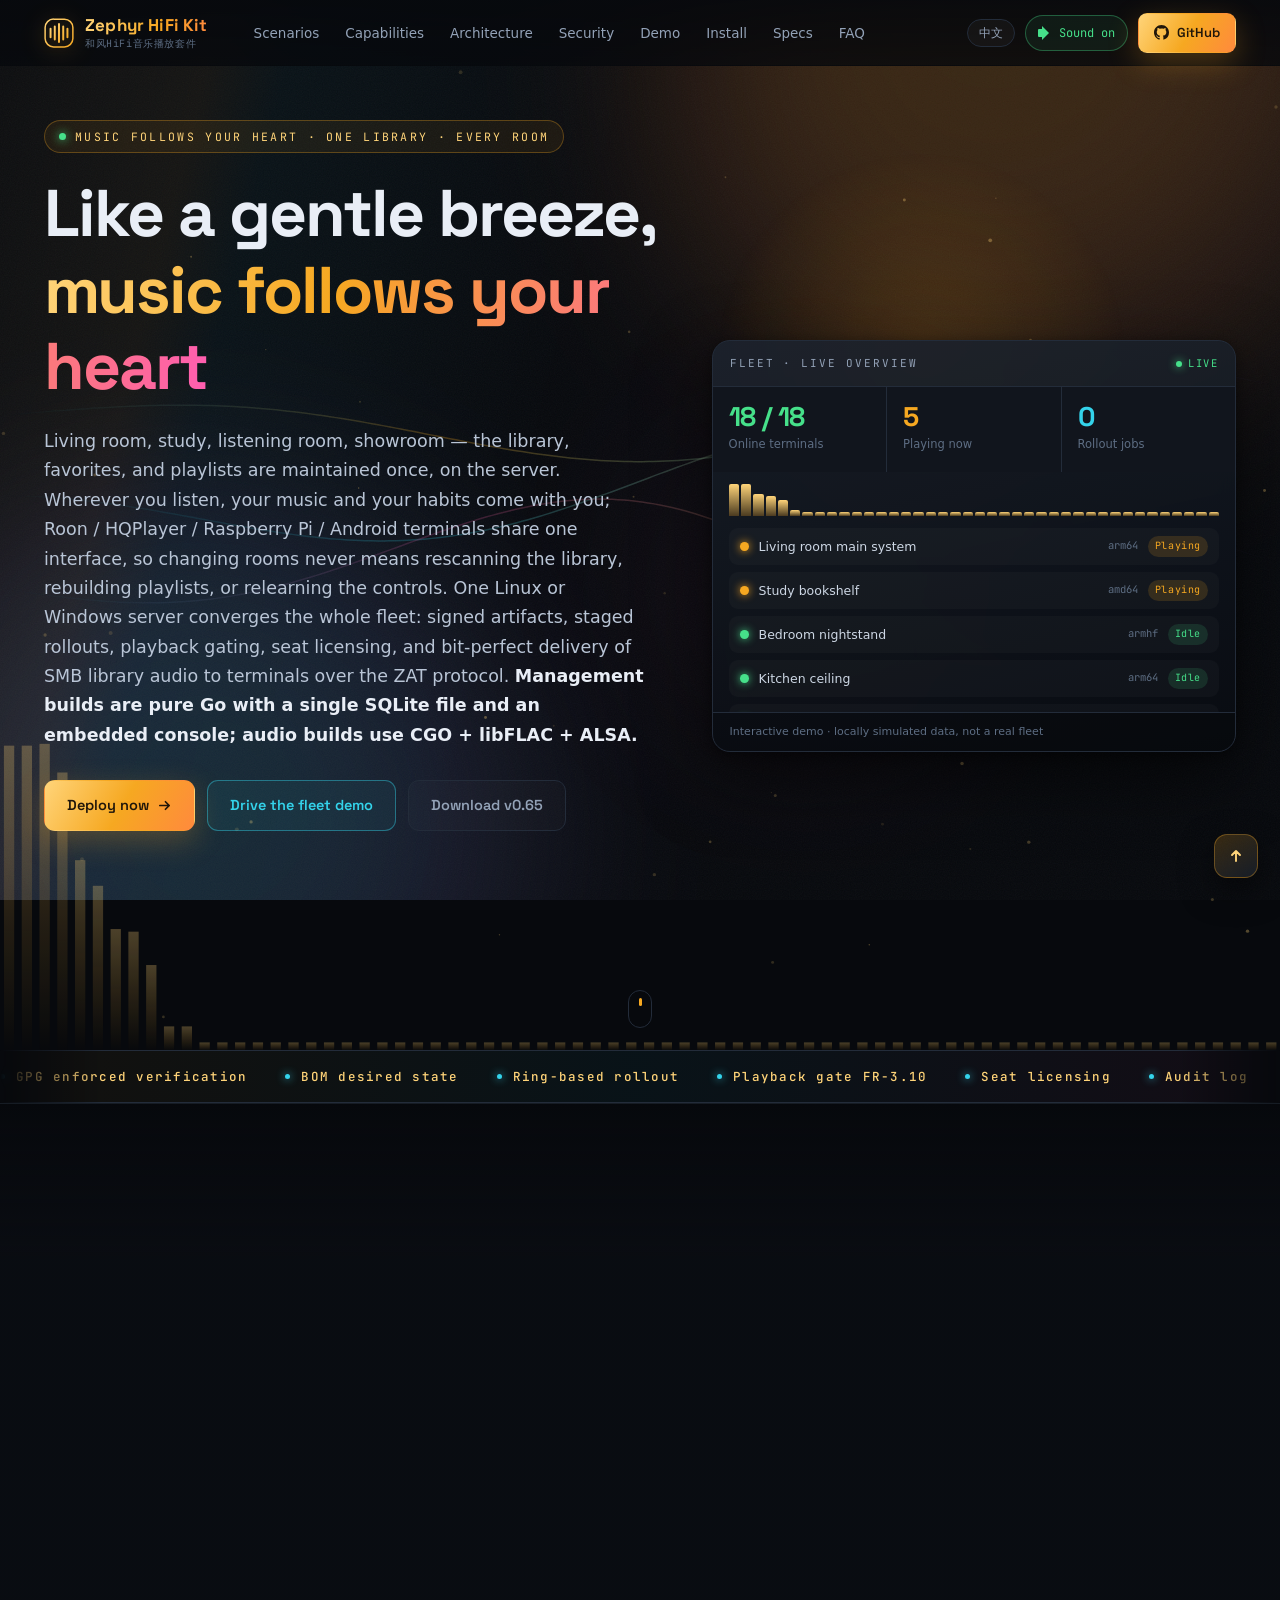
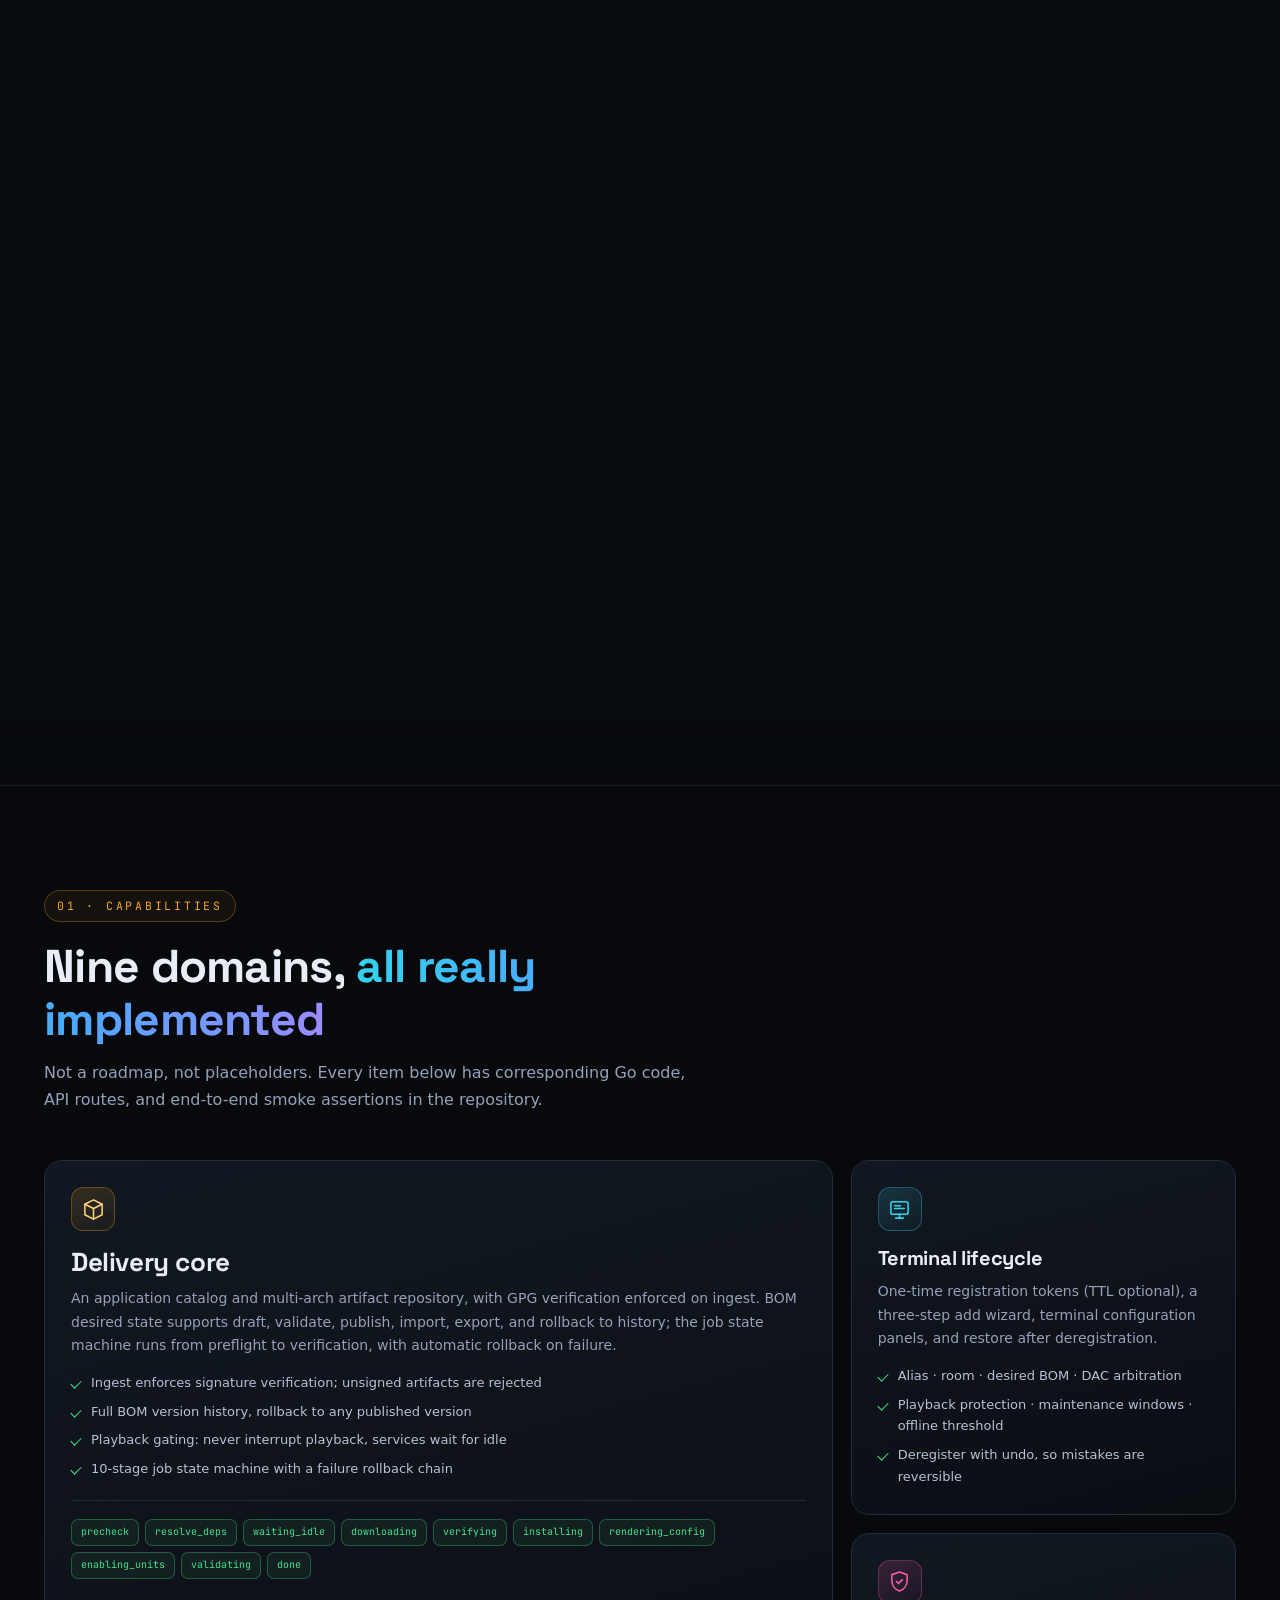
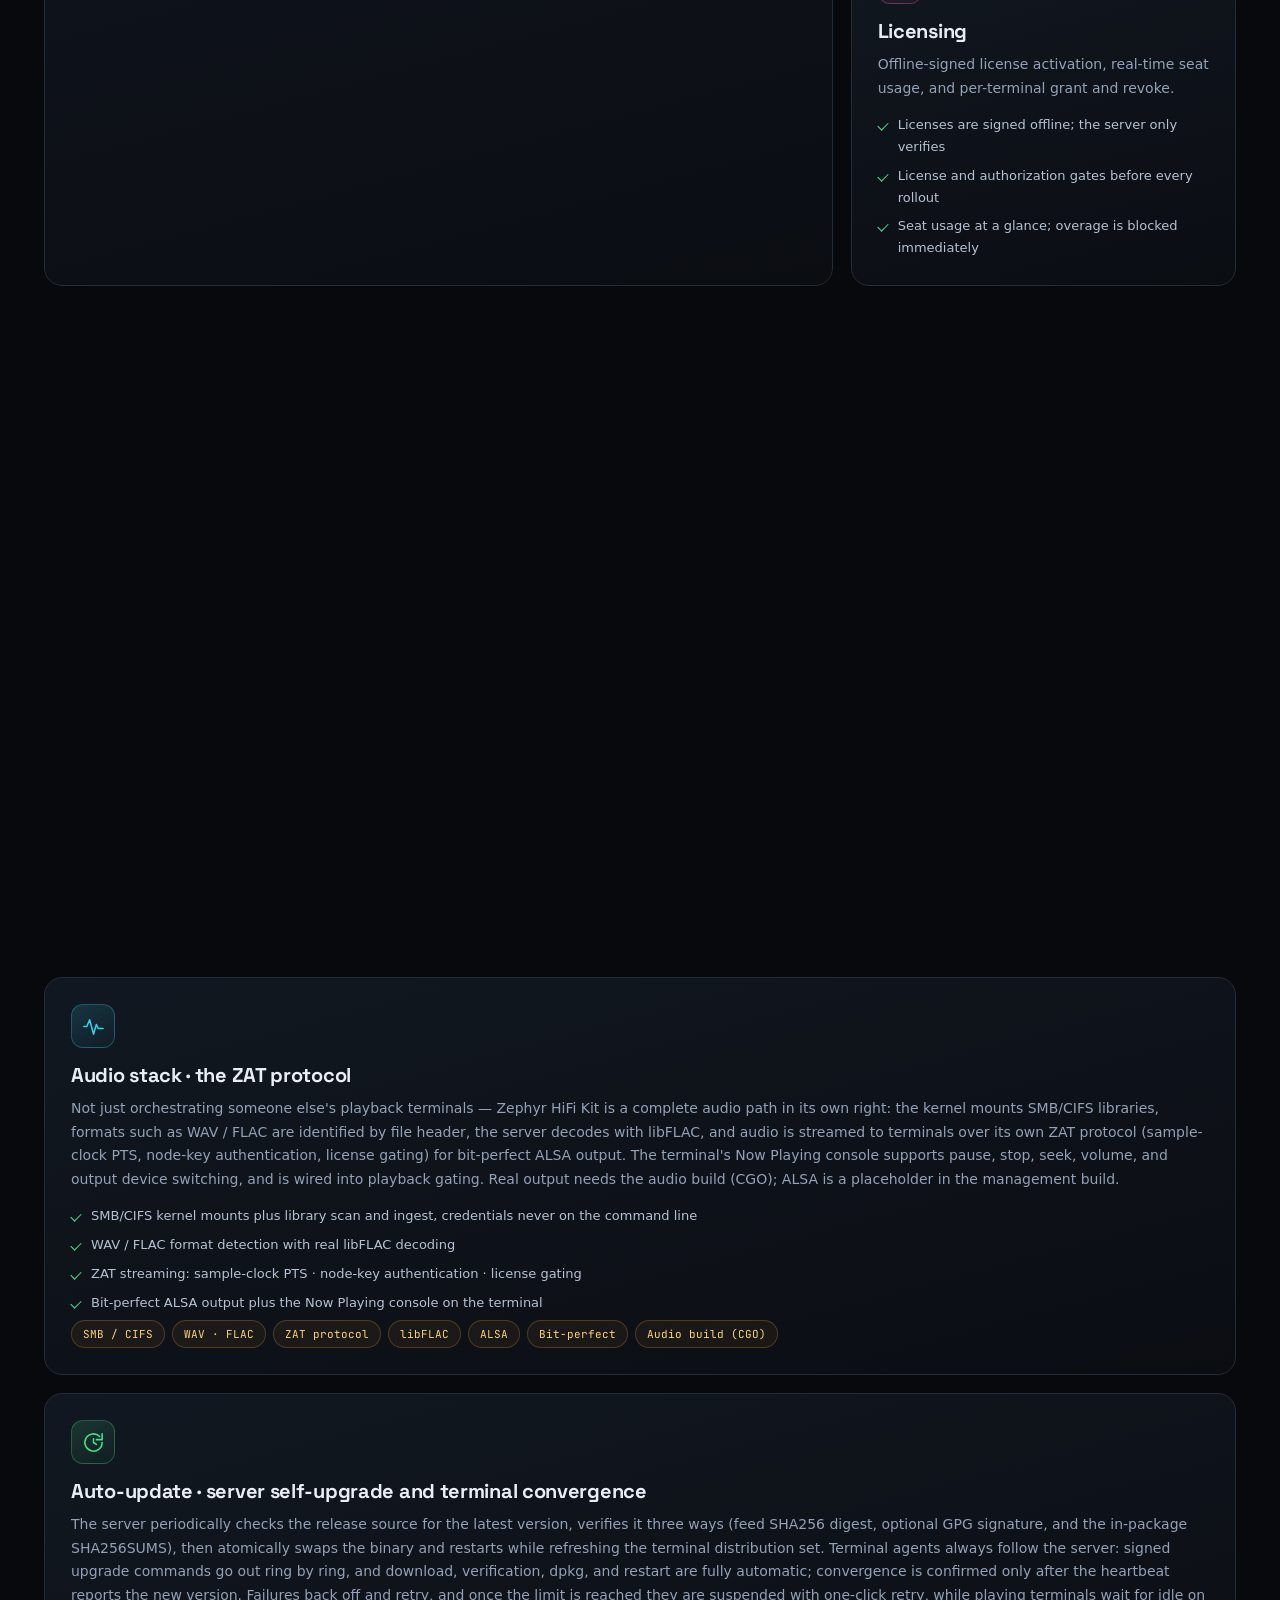
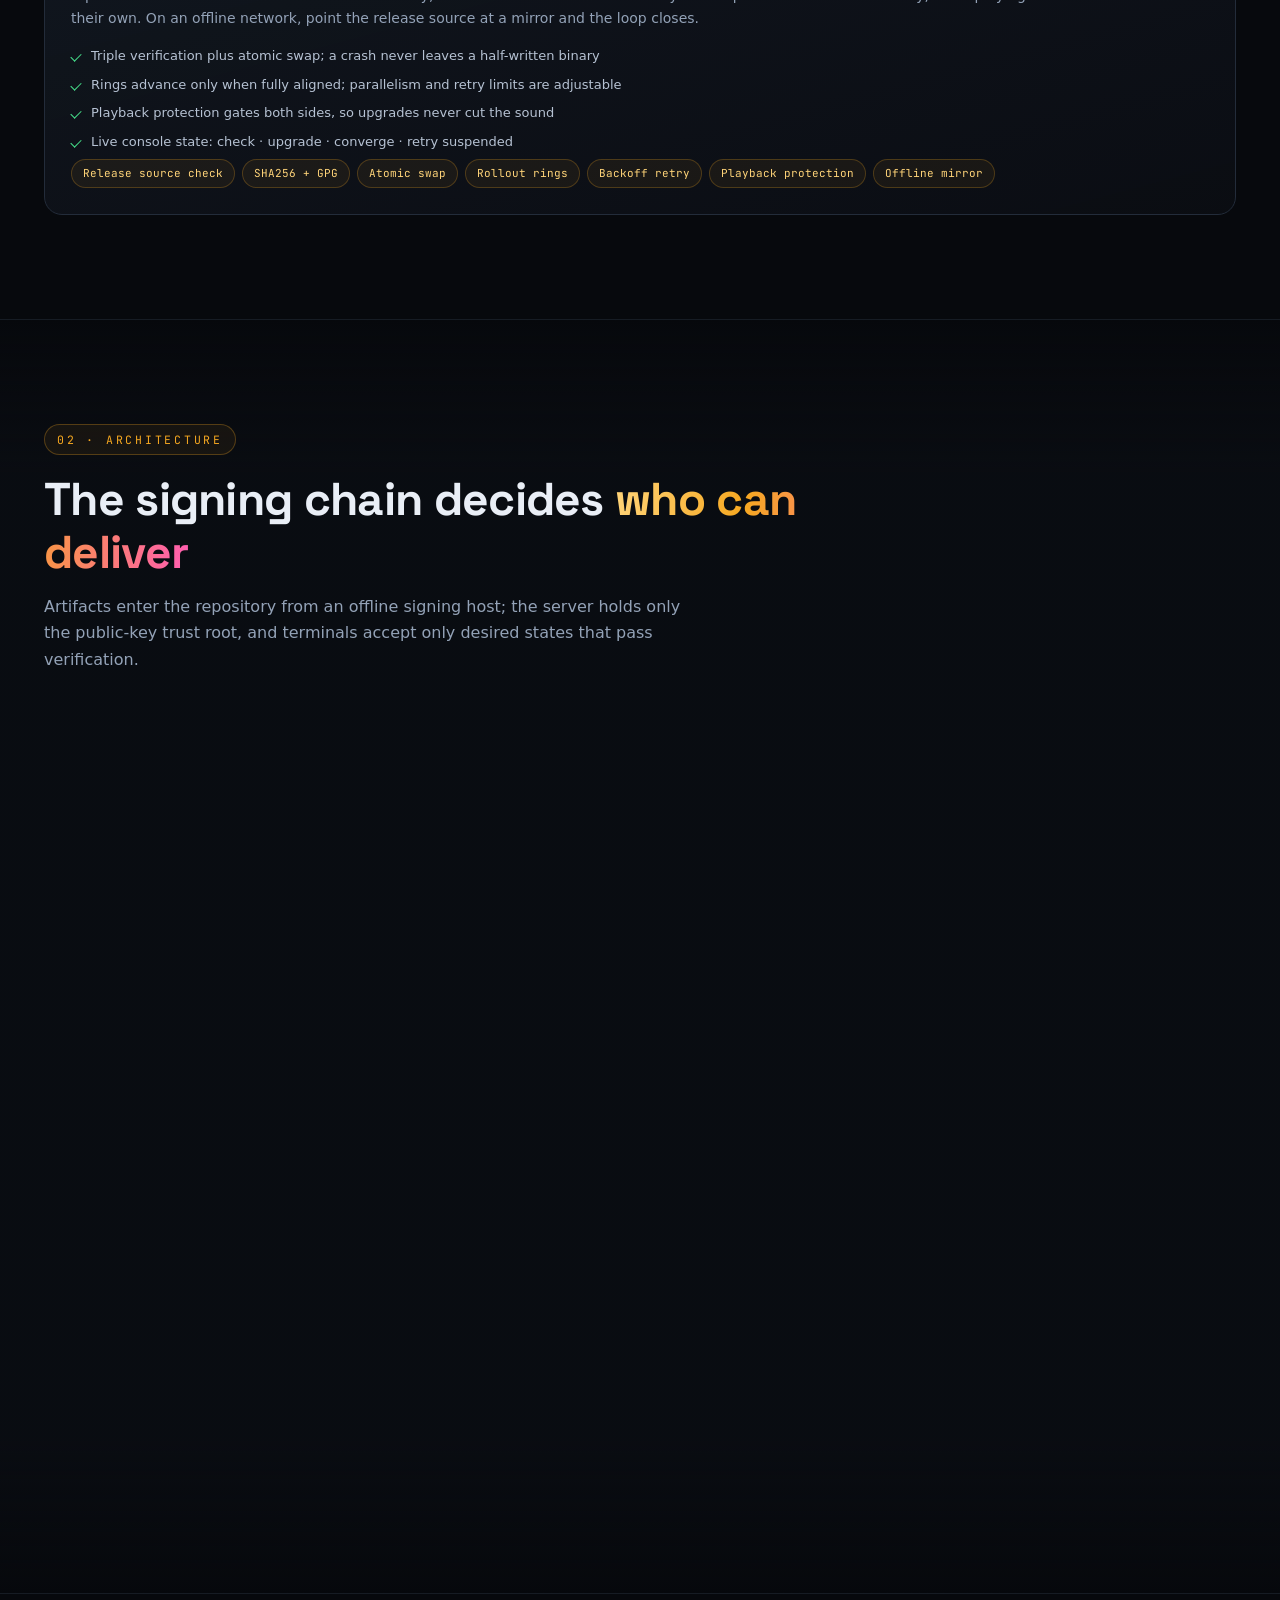
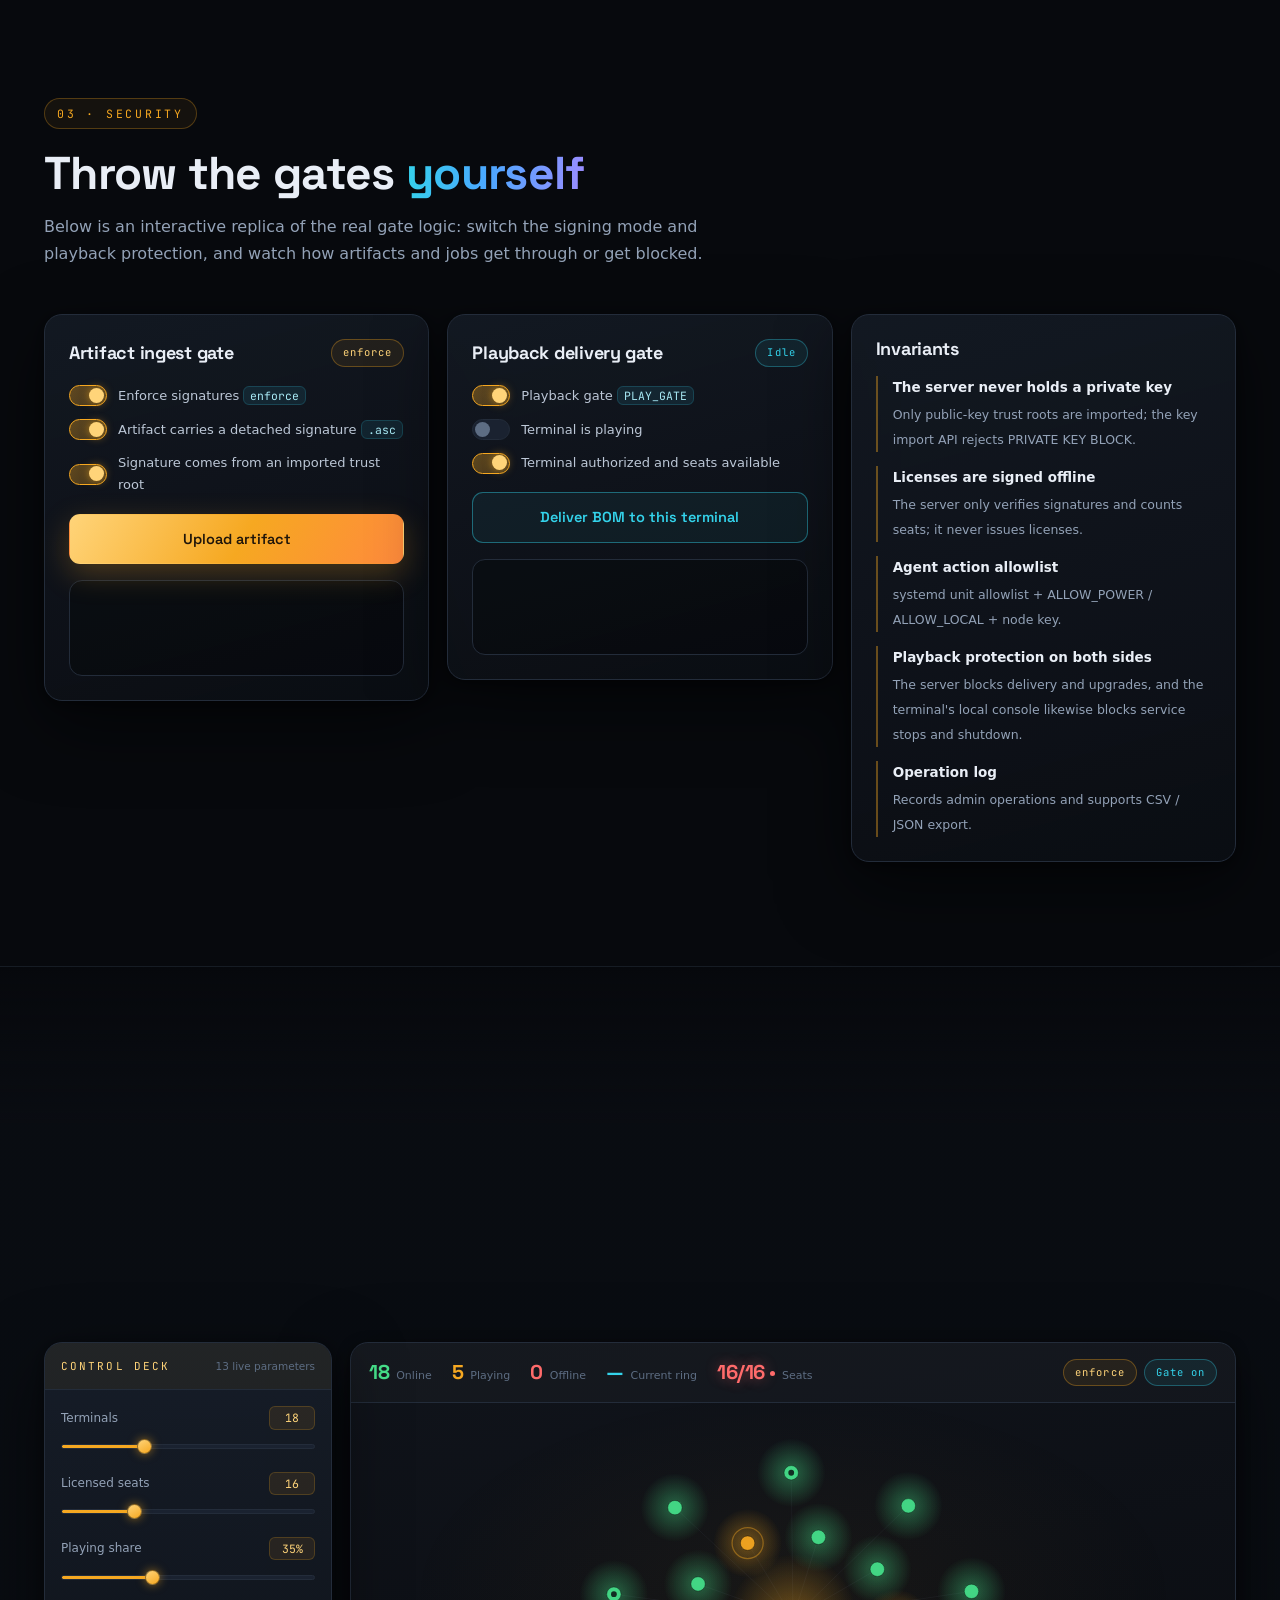
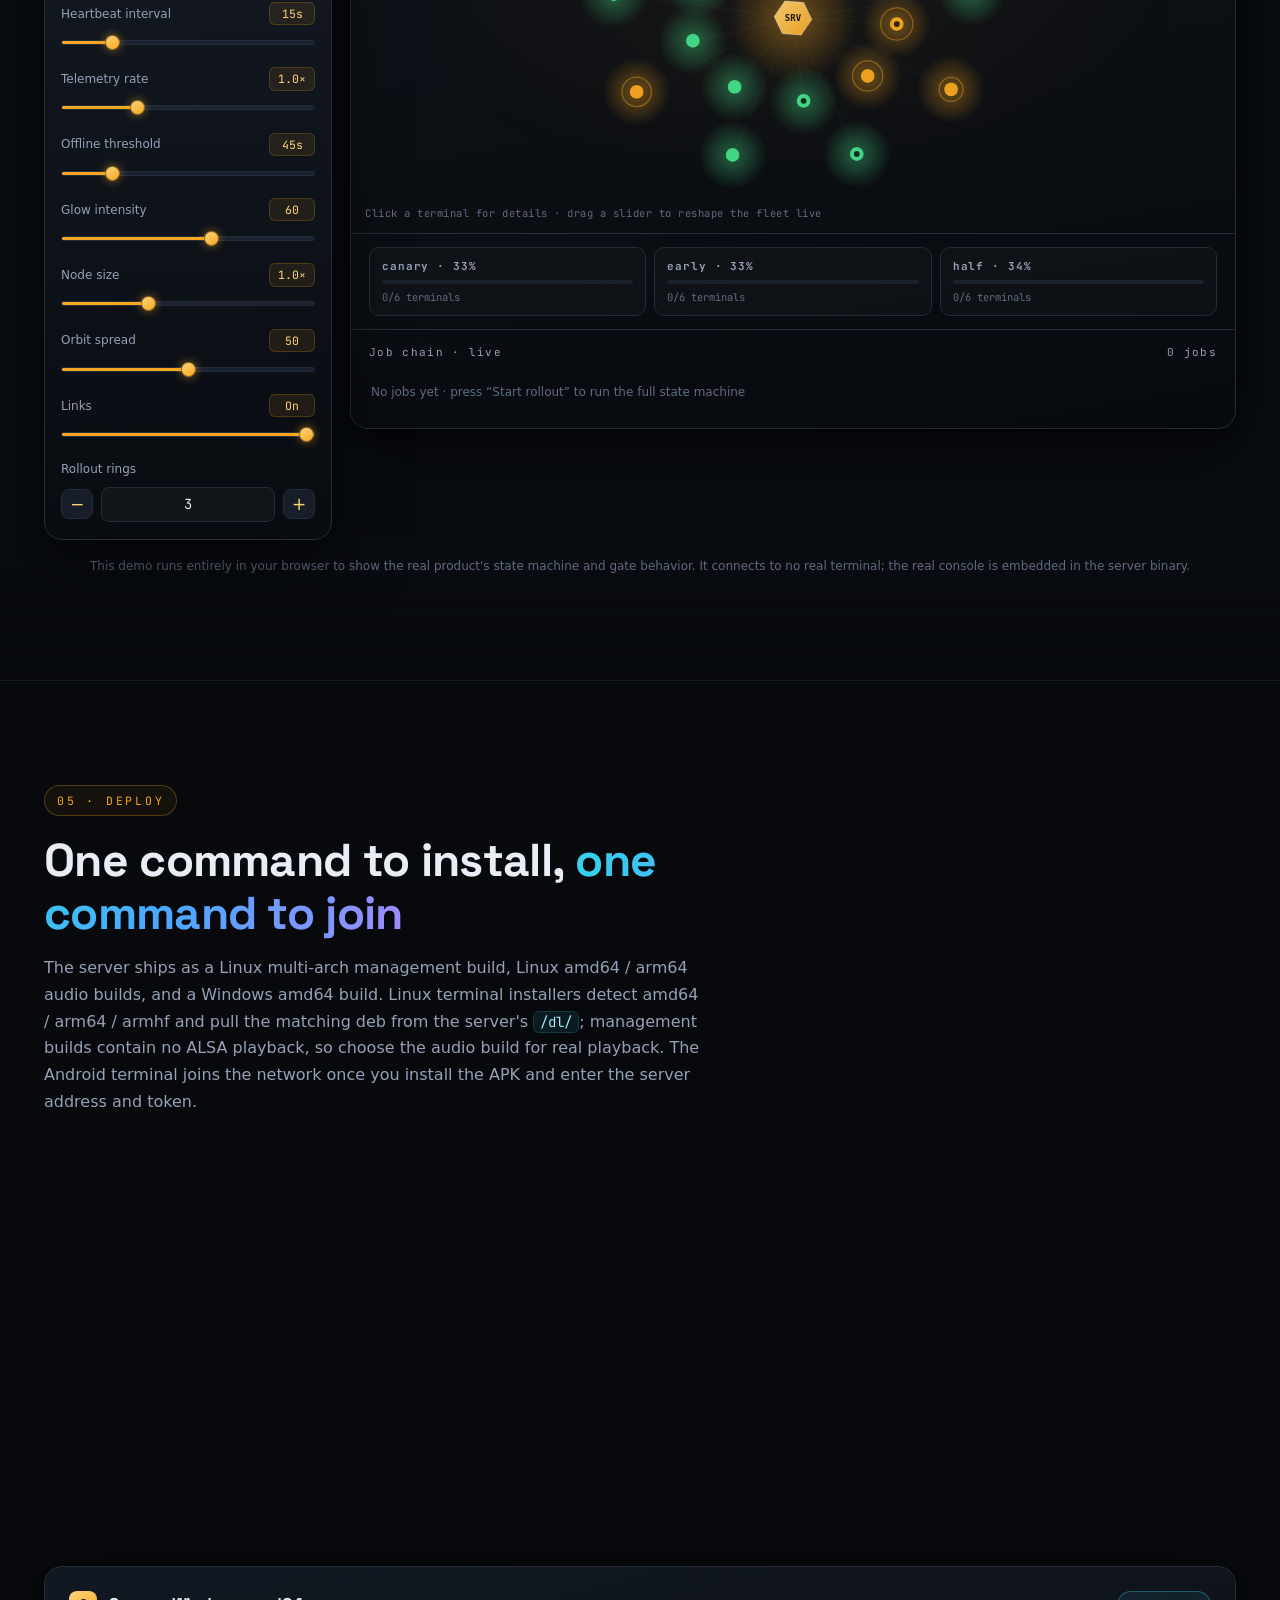
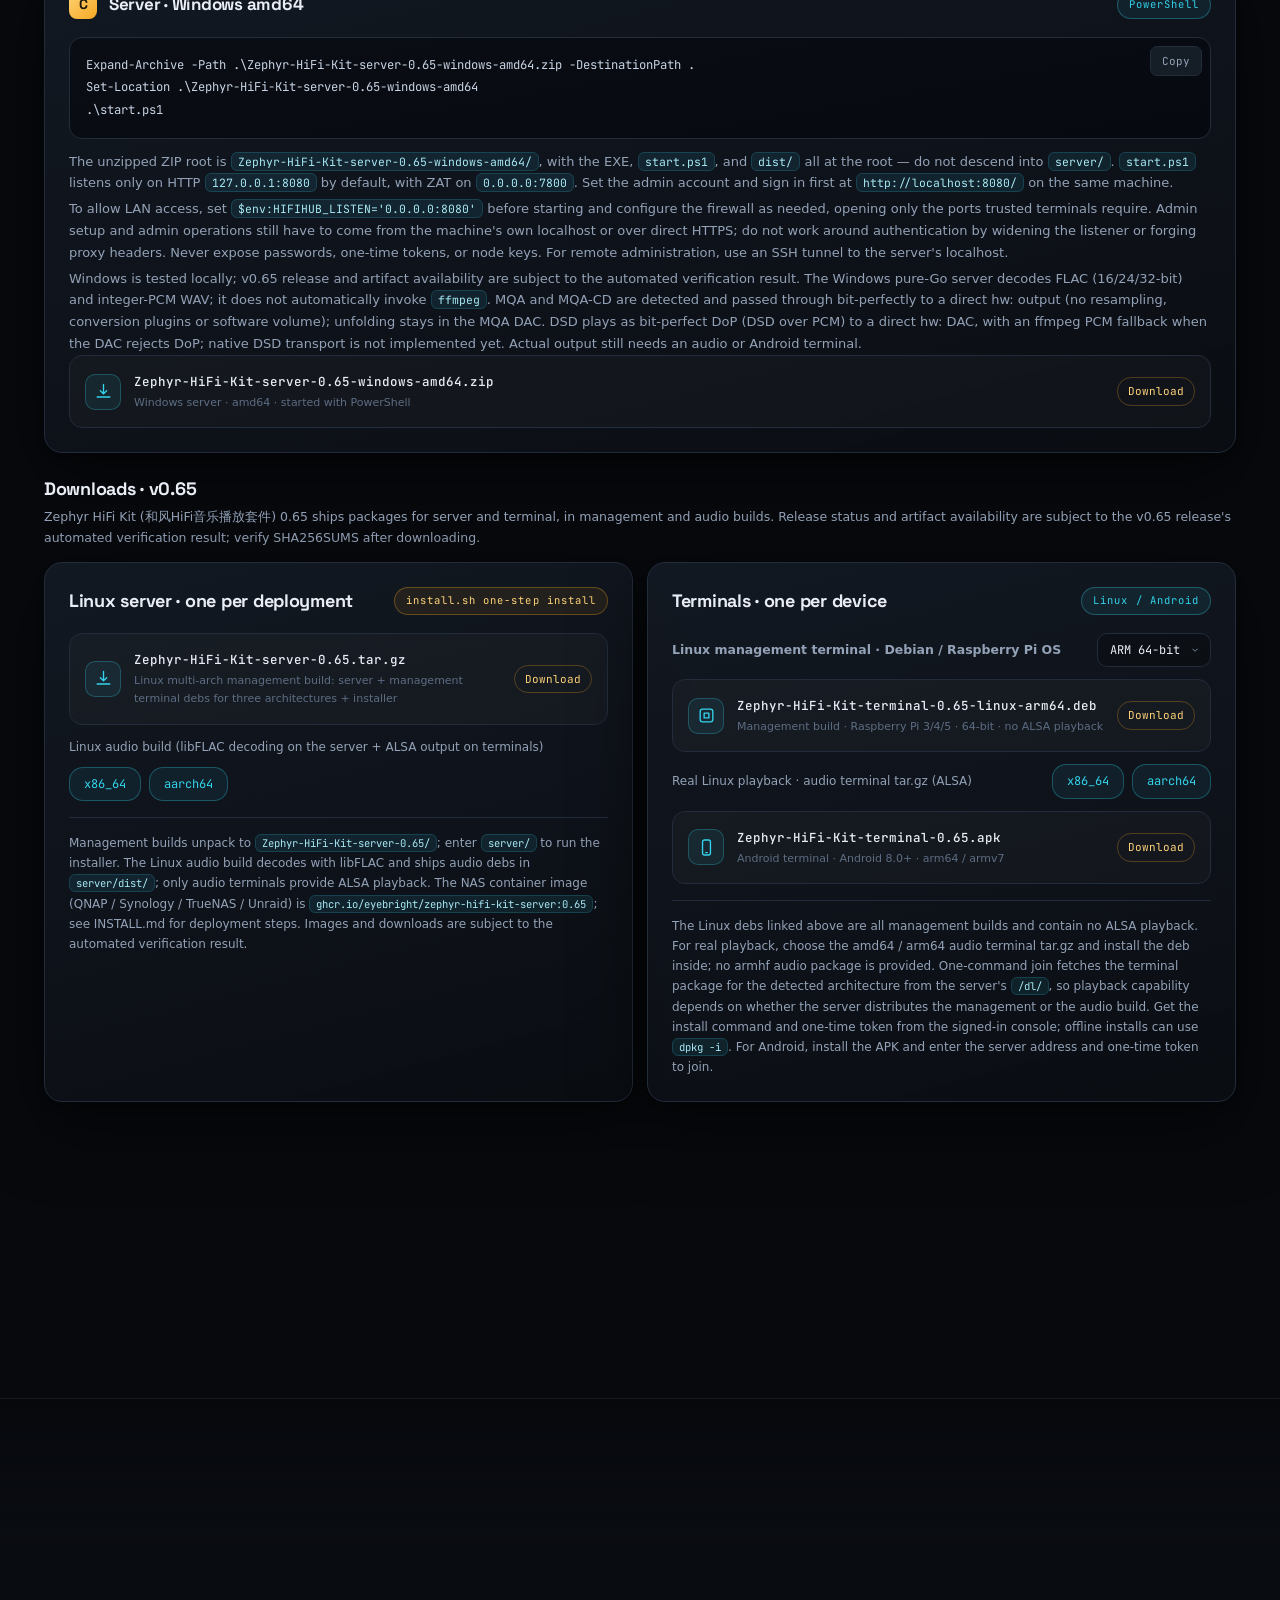
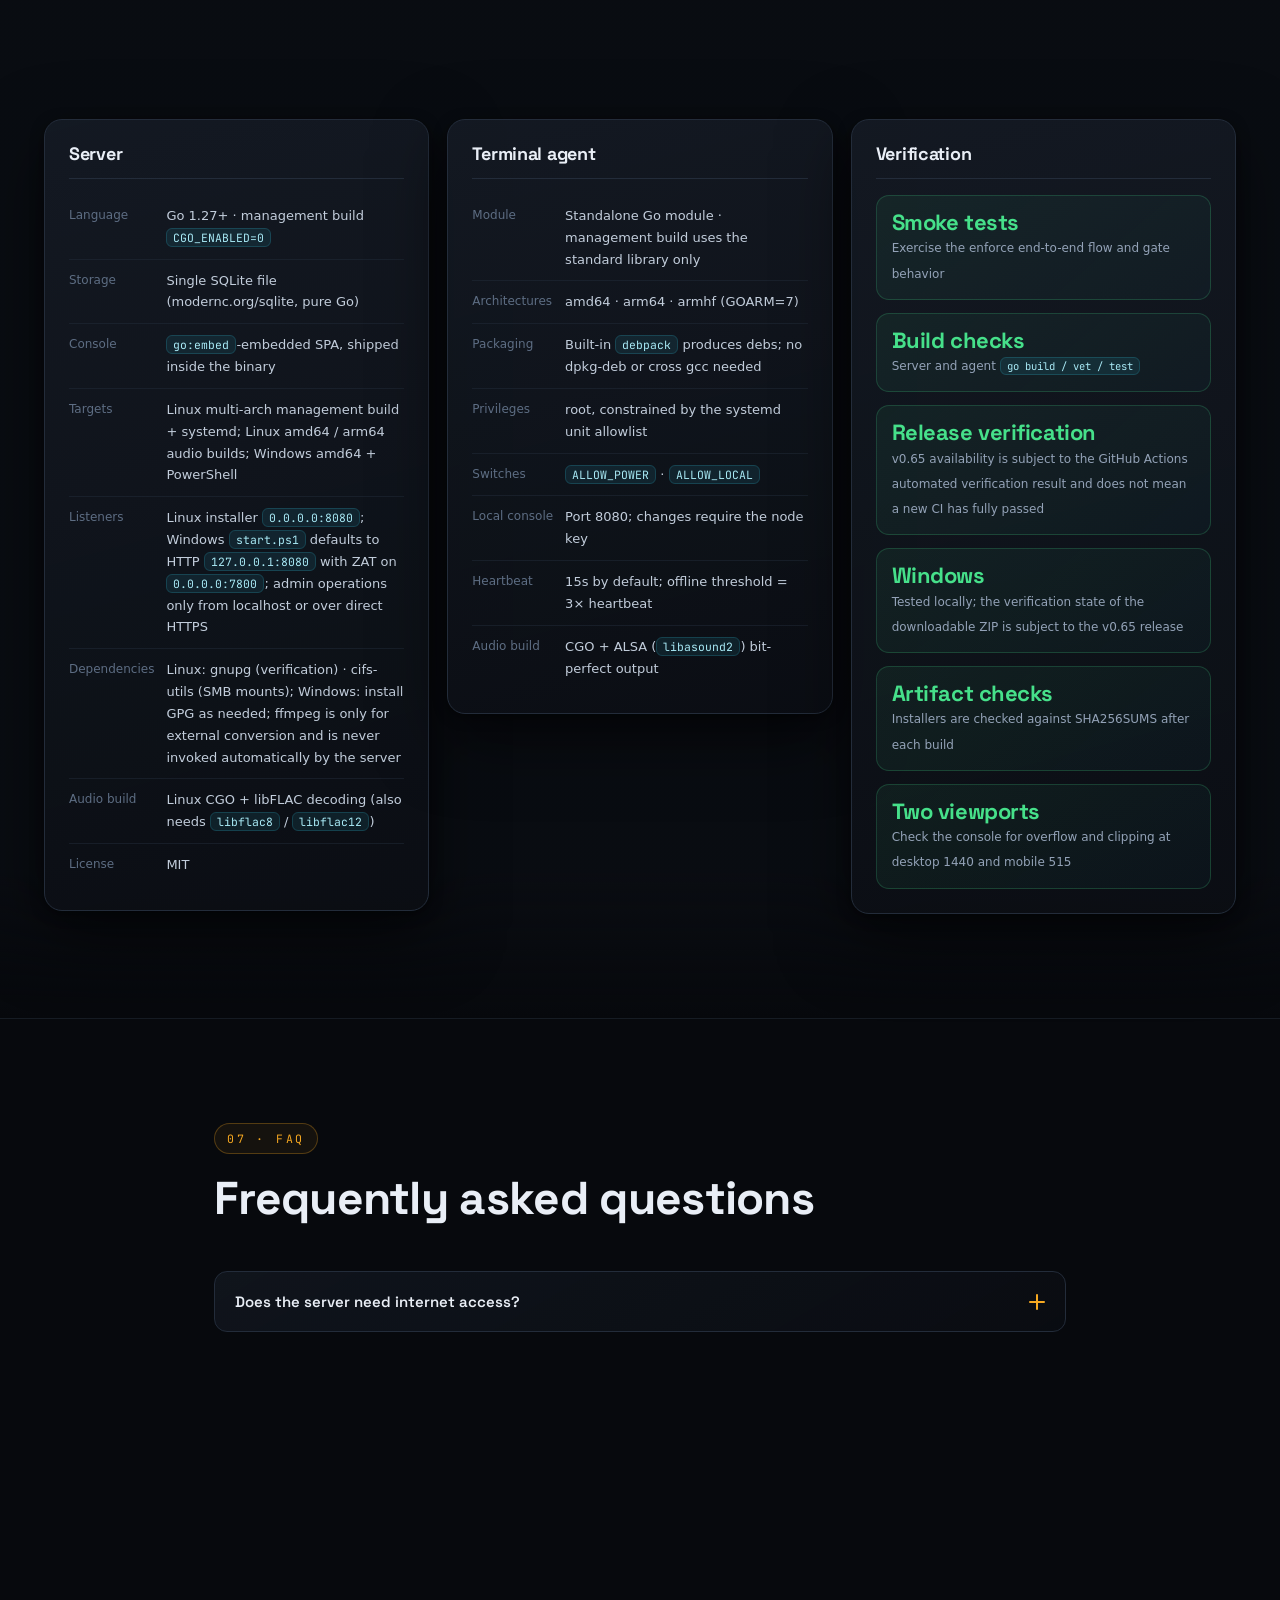
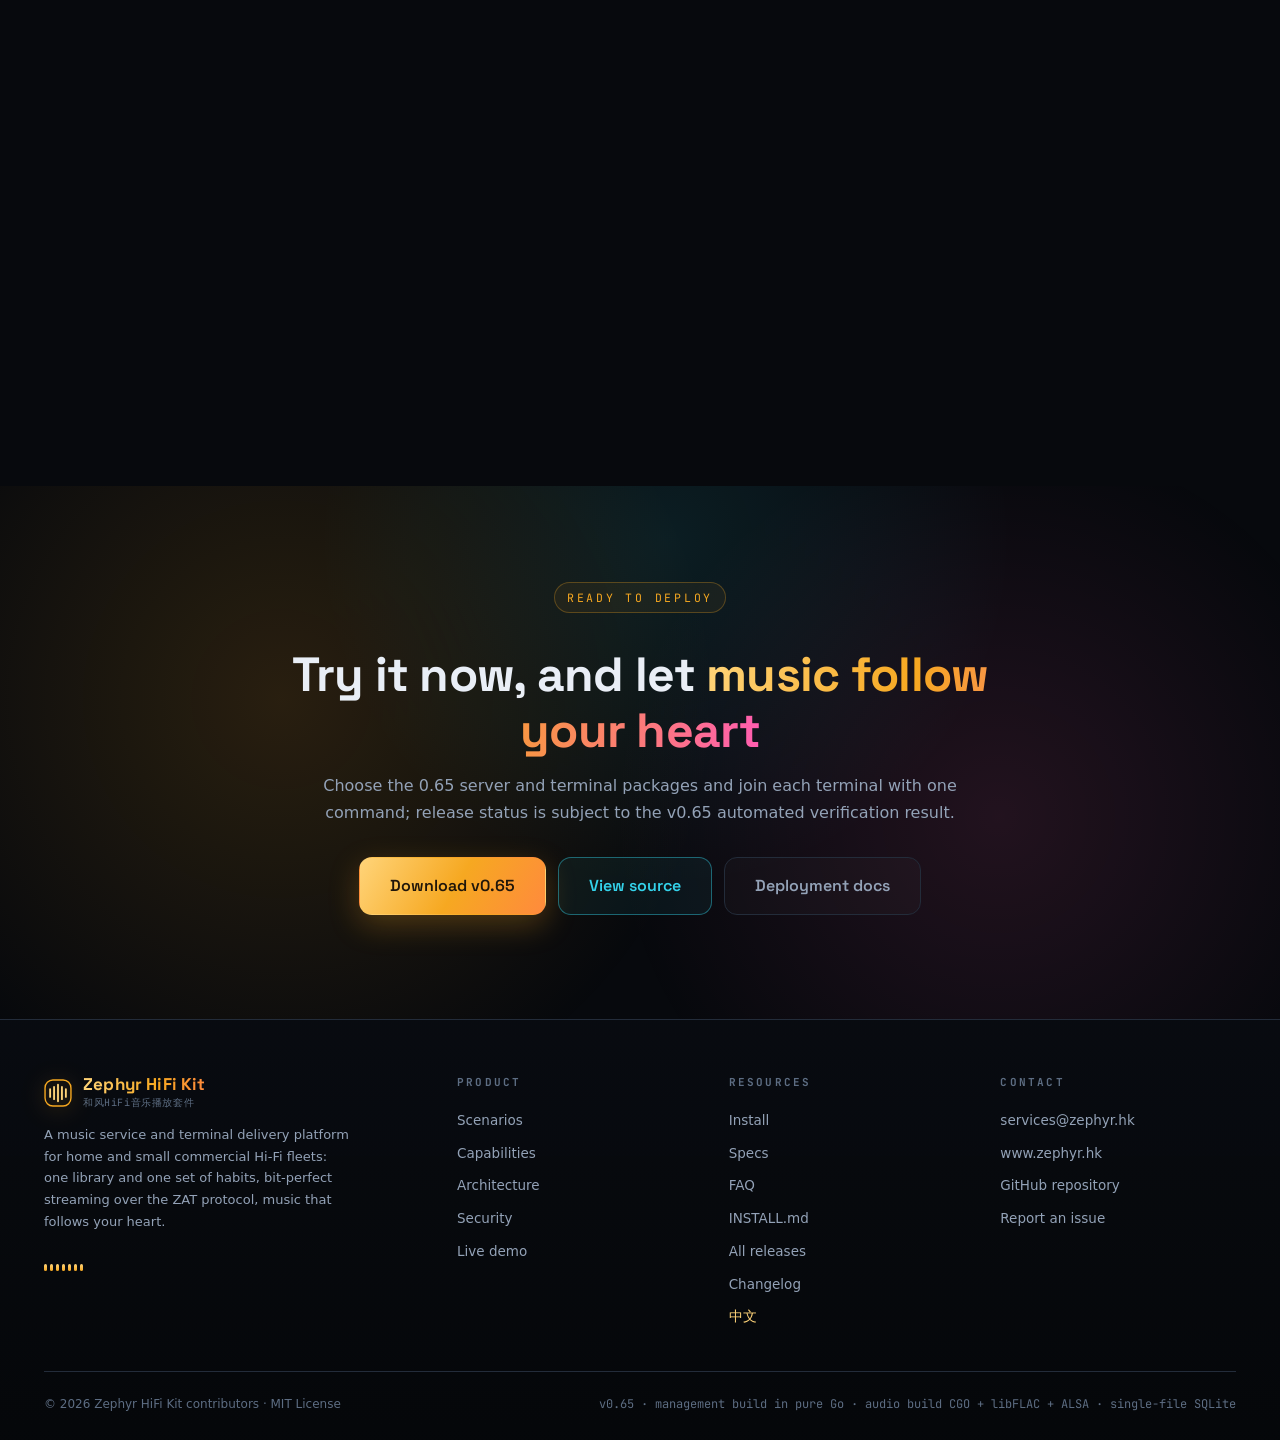
==== commit 0b563be4: "release 0.65 Album covers with lazy sized variants and a dedicated album page; unified console page " ====
--- a/docs/index.html
+++ b/docs/index.html
@@ -3,8 +3,8 @@
 <head>
 <meta charset="utf-8">
 <meta name="viewport" content="width=device-width, initial-scale=1, viewport-fit=cover">
-<title>Zephyr HiFi Kit 0.64 | Music follows your heart · 和风HiFi音乐播放套件</title>
-<meta name="description" content="Zephyr HiFi Kit (和风HiFi音乐播放套件) 0.64: one library, one set of favorites, one set of habits — your music follows your heart. Linux multi-arch and Windows amd64 servers, Linux management and audio terminals, Android APK. Unifies Roon / HQPlayer / system updates with signed artifacts, staged rollouts, playback gating, seat licensing, and ZAT audio streaming. Management terminals contain no ALSA playback; choose the audio build for real Linux playback. Release and artifact availability are subject to the v0.64 automated verification result.">
+<title>Zephyr HiFi Kit 0.65 | Music follows your heart · 和风HiFi音乐播放套件</title>
+<meta name="description" content="Zephyr HiFi Kit (和风HiFi音乐播放套件) 0.65: one library, one set of favorites, one set of habits — your music follows your heart. Linux multi-arch and Windows amd64 servers, Linux management and audio terminals, Android APK. Unifies Roon / HQPlayer / system updates with signed artifacts, staged rollouts, playback gating, seat licensing, and ZAT audio streaming. Management terminals contain no ALSA playback; choose the audio build for real Linux playback. Release and artifact availability are subject to the v0.65 automated verification result.">
 <meta name="keywords" content="Zephyr HiFi Kit,和风HiFi音乐播放套件,Hi-Fi fleet management,Roon multi-terminal management,HQPlayer NAA,listening room system,audio showroom,multi-room audio,one library many rooms,music follows your heart,Raspberry Pi Hi-Fi terminal,Linux music server,Windows music server,staged rollout,playback gating,seat licensing,ZAT audio protocol,SMB music library,FLAC decoding,ALSA bit-perfect">
 <meta name="robots" content="index, follow, max-image-preview:large, max-snippet:-1">
 <meta name="theme-color" content="#07090d">
@@ -15,16 +15,16 @@
 <meta property="og:type" content="website">
 <meta property="og:site_name" content="Zephyr HiFi Kit · 和风HiFi音乐播放套件">
 <meta property="og:locale" content="en_US">
-<meta property="og:title" content="Zephyr HiFi Kit 0.64 | Music follows your heart · 和风HiFi音乐播放套件">
-<meta property="og:description" content="Zephyr HiFi Kit (和风HiFi音乐播放套件): one library, one set of favorites, one set of habits — your music follows your heart. 0.64 ships Linux / Windows servers, Linux management and audio terminals, and an Android APK; management terminals contain no ALSA playback. Availability is subject to the v0.64 automated verification result.">
+<meta property="og:title" content="Zephyr HiFi Kit 0.65 | Music follows your heart · 和风HiFi音乐播放套件">
+<meta property="og:description" content="Zephyr HiFi Kit (和风HiFi音乐播放套件): one library, one set of favorites, one set of habits — your music follows your heart. 0.65 ships Linux / Windows servers, Linux management and audio terminals, and an Android APK; management terminals contain no ALSA playback. Availability is subject to the v0.65 automated verification result.">
 <meta property="og:url" content="https://zephyr.hk/">
 <meta property="og:image" content="https://zephyr.hk/og.png">
 <meta property="og:image:width" content="1536">
 <meta property="og:image:height" content="1024">
 <meta property="og:image:alt" content="Zephyr HiFi Kit · 和风HiFi音乐播放套件 — the single delivery source for your Hi-Fi fleet">
 <meta name="twitter:card" content="summary_large_image">
-<meta name="twitter:title" content="Zephyr HiFi Kit · 和风HiFi音乐播放套件 0.64">
-<meta name="twitter:description" content="Zephyr HiFi Kit (和风HiFi音乐播放套件): one library, many listening rooms. Linux / Windows servers orchestrate everything and stream over ZAT; choose the audio build for real Linux playback, since management debs contain no ALSA playback. Availability is subject to the v0.64 automated verification result.">
+<meta name="twitter:title" content="Zephyr HiFi Kit · 和风HiFi音乐播放套件 0.65">
+<meta name="twitter:description" content="Zephyr HiFi Kit (和风HiFi音乐播放套件): one library, many listening rooms. Linux / Windows servers orchestrate everything and stream over ZAT; choose the audio build for real Linux playback, since management debs contain no ALSA playback. Availability is subject to the v0.65 automated verification result.">
 <meta name="twitter:image" content="https://zephyr.hk/og.png">
 <meta name="twitter:image:alt" content="Zephyr HiFi Kit · 和风HiFi音乐播放套件 — the single delivery source for your Hi-Fi fleet">
 <link rel="icon" href="favicon.svg" type="image/svg+xml">
@@ -51,13 +51,13 @@
       "url": "https://zephyr.hk/",
       "image": "https://zephyr.hk/og.png",
       "screenshot": "https://zephyr.hk/og.png",
-      "description": "Zephyr HiFi Kit (和风HiFi音乐播放套件) 0.64: one library, one set of favorites, one set of habits — your music follows your heart. Linux / Windows servers orchestrate Roon / HQPlayer / system updates, with signed artifacts, staged rollouts, playback gating, seat licensing, and ZAT audio streaming. Linux management terminal debs contain no ALSA playback; real playback needs the audio build, and availability is subject to the v0.64 automated verification result.",
+      "description": "Zephyr HiFi Kit (和风HiFi音乐播放套件) 0.65: one library, one set of favorites, one set of habits — your music follows your heart. Linux / Windows servers orchestrate Roon / HQPlayer / system updates, with signed artifacts, staged rollouts, playback gating, seat licensing, and ZAT audio streaming. Linux management terminal debs contain no ALSA playback; real playback needs the audio build, and availability is subject to the v0.65 automated verification result.",
       "applicationCategory": "MultimediaApplication",
       "applicationSubCategory": "Hi-Fi fleet management and artifact delivery",
       "operatingSystem": "Linux multi-arch server; Windows amd64 server; Linux management terminals amd64 / arm64 / armhf, audio terminals amd64 / arm64; Android 8.0+ (arm64 / armv7)",
-      "softwareVersion": "0.64",
+      "softwareVersion": "0.65",
       "license": "https://opensource.org/licenses/MIT",
-      "downloadUrl": "https://github.com/Eyebright/Zephyr-HiFi-Kit/releases/tag/v0.64",
+      "downloadUrl": "https://github.com/Eyebright/Zephyr-HiFi-Kit/releases/tag/v0.65",
       "installUrl": "https://zephyr.hk/#install",
       "offers": { "@type": "Offer", "price": "0", "priceCurrency": "USD" },
       "featureList": [
@@ -160,12 +160,12 @@
       <div class="hero-cta rv" style="--d:230ms">
         <a class="btn gold" href="#install">Deploy now<svg viewBox="0 0 16 16" width="15" height="15" aria-hidden="true"><path fill="none" stroke="currentColor" stroke-width="1.8" stroke-linecap="round" stroke-linejoin="round" d="M3 8h10M9 4l4 4-4 4"/></svg></a>
         <a class="btn line" href="#demo">Drive the fleet demo</a>
-        <a class="btn ghost" href="https://github.com/Eyebright/Zephyr-HiFi-Kit/releases/tag/v0.64" target="_blank" rel="noopener">Download v0.64</a>
+        <a class="btn ghost" href="https://github.com/Eyebright/Zephyr-HiFi-Kit/releases/tag/v0.65" target="_blank" rel="noopener">Download v0.65</a>
       </div>
       <ul class="hero-chips rv" style="--d:310ms">
         <li><b>9</b>capability domains</li>
         <li><b>3</b>terminal architectures</li>
-        <li><b>0.64</b>subject to automated verification</li>
+        <li><b>0.65</b>subject to automated verification</li>
         <li><b>MIT</b>open-source license</li>
       </ul>
     </div>
@@ -512,8 +512,8 @@
         <div class="code" data-copy>
           <button class="copy" type="button" aria-label="Copy the server install command">Copy</button>
 <pre><code>sudo apt-get update &amp;&amp; sudo apt-get install -y gnupg
-tar -xzf Zephyr-HiFi-Kit-server-0.64.tar.gz
-cd Zephyr-HiFi-Kit-server-0.64/server
+tar -xzf Zephyr-HiFi-Kit-server-0.65.tar.gz
+cd Zephyr-HiFi-Kit-server-0.65/server
 sudo ./install.sh
 curl -s http://127.0.0.1:8080/api/v1/health</code></pre>
         </div>
@@ -535,22 +535,22 @@
       <div class="ic-h"><span class="ic-n">C</span><h3>Server · Windows amd64</h3><span class="pill cyan">PowerShell</span></div>
       <div class="code" data-copy>
         <button class="copy" type="button" aria-label="Copy the Windows server start command">Copy</button>
-<pre><code>Expand-Archive -Path .\Zephyr-HiFi-Kit-server-0.64-windows-amd64.zip -DestinationPath .
-Set-Location .\Zephyr-HiFi-Kit-server-0.64-windows-amd64
+<pre><code>Expand-Archive -Path .\Zephyr-HiFi-Kit-server-0.65-windows-amd64.zip -DestinationPath .
+Set-Location .\Zephyr-HiFi-Kit-server-0.65-windows-amd64
 .\start.ps1</code></pre>
       </div>
-      <p class="ic-p">The unzipped ZIP root is <code>Zephyr-HiFi-Kit-server-0.64-windows-amd64/</code>, with the EXE, <code>start.ps1</code>, and <code>dist/</code> all at the root — do not descend into <code>server/</code>. <code>start.ps1</code> listens only on HTTP <code>127.0.0.1:8080</code> by default, with ZAT on <code>0.0.0.0:7800</code>. Set the admin account and sign in first at <code>http://localhost:8080/</code> on the same machine.</p>
+      <p class="ic-p">The unzipped ZIP root is <code>Zephyr-HiFi-Kit-server-0.65-windows-amd64/</code>, with the EXE, <code>start.ps1</code>, and <code>dist/</code> all at the root — do not descend into <code>server/</code>. <code>start.ps1</code> listens only on HTTP <code>127.0.0.1:8080</code> by default, with ZAT on <code>0.0.0.0:7800</code>. Set the admin account and sign in first at <code>http://localhost:8080/</code> on the same machine.</p>
       <p class="ic-p">To allow LAN access, set <code>$env:HIFIHUB_LISTEN='0.0.0.0:8080'</code> before starting and configure the firewall as needed, opening only the ports trusted terminals require. Admin setup and admin operations still have to come from the machine's own localhost or over direct HTTPS; do not work around authentication by widening the listener or forging proxy headers. Never expose passwords, one-time tokens, or node keys. For remote administration, use an SSH tunnel to the server's localhost.</p>
-      <p class="ic-p">Windows is tested locally; v0.64 release and artifact availability are subject to the automated verification result. The Windows pure-Go server decodes FLAC (16/24/32-bit) and integer-PCM WAV; it does not automatically invoke <code>ffmpeg</code>. MQA and MQA-CD are detected and passed through bit-perfectly to a direct hw: output (no resampling, conversion plugins or software volume); unfolding stays in the MQA DAC. DSD plays as bit-perfect DoP (DSD over PCM) to a direct hw: DAC, with an ffmpeg PCM fallback when the DAC rejects DoP; native DSD transport is not implemented yet. Actual output still needs an audio or Android terminal.</p>
-      <a class="dl-item" href="https://github.com/Eyebright/Zephyr-HiFi-Kit/releases/download/v0.64/Zephyr-HiFi-Kit-server-0.64-windows-amd64.zip">
+      <p class="ic-p">Windows is tested locally; v0.65 release and artifact availability are subject to the automated verification result. The Windows pure-Go server decodes FLAC (16/24/32-bit) and integer-PCM WAV; it does not automatically invoke <code>ffmpeg</code>. MQA and MQA-CD are detected and passed through bit-perfectly to a direct hw: output (no resampling, conversion plugins or software volume); unfolding stays in the MQA DAC. DSD plays as bit-perfect DoP (DSD over PCM) to a direct hw: DAC, with an ffmpeg PCM fallback when the DAC rejects DoP; native DSD transport is not implemented yet. Actual output still needs an audio or Android terminal.</p>
+      <a class="dl-item" href="https://github.com/Eyebright/Zephyr-HiFi-Kit/releases/download/v0.65/Zephyr-HiFi-Kit-server-0.65-windows-amd64.zip">
         <span class="dl-ico" aria-hidden="true"><svg viewBox="0 0 24 24"><path d="M12 3v12m0 0 4-4m-4 4-4-4M4 19h16"/></svg></span>
-        <span class="dl-txt"><b>Zephyr-HiFi-Kit-server-0.64-windows-amd64.zip</b><i>Windows server · amd64 · started with PowerShell</i></span>
+        <span class="dl-txt"><b>Zephyr-HiFi-Kit-server-0.65-windows-amd64.zip</b><i>Windows server · amd64 · started with PowerShell</i></span>
         <span class="dl-go">Download</span>
       </a>
     </div>
     <div class="dl-lead rv">
-      <h3>Downloads · v0.64</h3>
-      <p>Zephyr HiFi Kit (和风HiFi音乐播放套件) 0.64 ships packages for server and terminal, in management and audio builds. Release status and artifact availability are subject to the v0.64 release's automated verification result; verify SHA256SUMS after downloading.</p>
+      <h3>Downloads · v0.65</h3>
+      <p>Zephyr HiFi Kit (和风HiFi音乐播放套件) 0.65 ships packages for server and terminal, in management and audio builds. Release status and artifact availability are subject to the v0.65 release's automated verification result; verify SHA256SUMS after downloading.</p>
     </div>
     <div class="dl-duo">
       <div class="dl-card rv">
@@ -559,20 +559,20 @@
           <span class="pill">install.sh one-step install</span>
         </div>
         <div class="dl-stack">
-          <a class="dl-item" href="https://github.com/Eyebright/Zephyr-HiFi-Kit/releases/download/v0.64/Zephyr-HiFi-Kit-server-0.64.tar.gz">
+          <a class="dl-item" href="https://github.com/Eyebright/Zephyr-HiFi-Kit/releases/download/v0.65/Zephyr-HiFi-Kit-server-0.65.tar.gz">
             <span class="dl-ico" aria-hidden="true"><svg viewBox="0 0 24 24"><path d="M12 3v12m0 0 4-4m-4 4-4-4M4 19h16"/></svg></span>
-            <span class="dl-txt"><b>Zephyr-HiFi-Kit-server-0.64.tar.gz</b><i>Linux multi-arch management build: server + management terminal debs for three architectures + installer</i></span>
+            <span class="dl-txt"><b>Zephyr-HiFi-Kit-server-0.65.tar.gz</b><i>Linux multi-arch management build: server + management terminal debs for three architectures + installer</i></span>
             <span class="dl-go">Download</span>
           </a>
           <div class="dl-sub">
             <span class="dl-sub-t">Linux audio build (libFLAC decoding on the server + ALSA output on terminals)</span>
             <span class="dl-chips">
-              <a href="https://github.com/Eyebright/Zephyr-HiFi-Kit/releases/download/v0.64/Zephyr-HiFi-Kit-server-0.64-audio-amd64.tar.gz">x86_64</a>
-              <a href="https://github.com/Eyebright/Zephyr-HiFi-Kit/releases/download/v0.64/Zephyr-HiFi-Kit-server-0.64-audio-arm64.tar.gz">aarch64</a>
+              <a href="https://github.com/Eyebright/Zephyr-HiFi-Kit/releases/download/v0.65/Zephyr-HiFi-Kit-server-0.65-audio-amd64.tar.gz">x86_64</a>
+              <a href="https://github.com/Eyebright/Zephyr-HiFi-Kit/releases/download/v0.65/Zephyr-HiFi-Kit-server-0.65-audio-arm64.tar.gz">aarch64</a>
             </span>
           </div>
         </div>
-        <div class="dl-note">Management builds unpack to <code>Zephyr-HiFi-Kit-server-0.64/</code>; enter <code>server/</code> to run the installer. The Linux audio build decodes with libFLAC and ships audio debs in <code>server/dist/</code>; only audio terminals provide ALSA playback. The NAS container image (QNAP / Synology / TrueNAS / Unraid) is <code>ghcr.io/eyebright/zephyr-hifi-kit-server:0.64</code>; see INSTALL.md for deployment steps. Images and downloads are subject to the automated verification result.</div>
+        <div class="dl-note">Management builds unpack to <code>Zephyr-HiFi-Kit-server-0.65/</code>; enter <code>server/</code> to run the installer. The Linux audio build decodes with libFLAC and ships audio debs in <code>server/dist/</code>; only audio terminals provide ALSA playback. The NAS container image (QNAP / Synology / TrueNAS / Unraid) is <code>ghcr.io/eyebright/zephyr-hifi-kit-server:0.65</code>; see INSTALL.md for deployment steps. Images and downloads are subject to the automated verification result.</div>
       </div>
       <div class="dl-card rv">
         <div class="dl-h">
@@ -588,21 +588,21 @@
               <option value="armhf">ARM 32-bit</option>
             </select>
           </div>
-          <a class="dl-item" id="dl-deb" href="https://github.com/Eyebright/Zephyr-HiFi-Kit/releases/download/v0.64/Zephyr-HiFi-Kit-terminal-0.64-linux-arm64.deb">
+          <a class="dl-item" id="dl-deb" href="https://github.com/Eyebright/Zephyr-HiFi-Kit/releases/download/v0.65/Zephyr-HiFi-Kit-terminal-0.65-linux-arm64.deb">
             <span class="dl-ico" aria-hidden="true"><svg viewBox="0 0 24 24"><rect x="4" y="4" width="16" height="16" rx="3"/><path d="M9 9h6v6H9z"/></svg></span>
-            <span class="dl-txt"><b id="dl-deb-name">Zephyr-HiFi-Kit-terminal-0.64-linux-arm64.deb</b><i id="dl-deb-meta">Management build · Raspberry Pi 3/4/5 · 64-bit · no ALSA playback</i></span>
+            <span class="dl-txt"><b id="dl-deb-name">Zephyr-HiFi-Kit-terminal-0.65-linux-arm64.deb</b><i id="dl-deb-meta">Management build · Raspberry Pi 3/4/5 · 64-bit · no ALSA playback</i></span>
             <span class="dl-go">Download</span>
           </a>
           <div class="dl-sub">
             <span class="dl-sub-t">Real Linux playback · audio terminal tar.gz (ALSA)</span>
             <span class="dl-chips">
-              <a href="https://github.com/Eyebright/Zephyr-HiFi-Kit/releases/download/v0.64/Zephyr-HiFi-Kit-terminal-0.64-audio-amd64.tar.gz">x86_64</a>
-              <a href="https://github.com/Eyebright/Zephyr-HiFi-Kit/releases/download/v0.64/Zephyr-HiFi-Kit-terminal-0.64-audio-arm64.tar.gz">aarch64</a>
+              <a href="https://github.com/Eyebright/Zephyr-HiFi-Kit/releases/download/v0.65/Zephyr-HiFi-Kit-terminal-0.65-audio-amd64.tar.gz">x86_64</a>
+              <a href="https://github.com/Eyebright/Zephyr-HiFi-Kit/releases/download/v0.65/Zephyr-HiFi-Kit-terminal-0.65-audio-arm64.tar.gz">aarch64</a>
             </span>
           </div>
-          <a class="dl-item" href="https://github.com/Eyebright/Zephyr-HiFi-Kit/releases/download/v0.64/Zephyr-HiFi-Kit-terminal-0.64.apk">
+          <a class="dl-item" href="https://github.com/Eyebright/Zephyr-HiFi-Kit/releases/download/v0.65/Zephyr-HiFi-Kit-terminal-0.65.apk">
             <span class="dl-ico" aria-hidden="true"><svg viewBox="0 0 24 24"><rect x="7" y="2.5" width="10" height="19" rx="2.5"/><path d="M11 18.5h2"/></svg></span>
-            <span class="dl-txt"><b>Zephyr-HiFi-Kit-terminal-0.64.apk</b><i>Android terminal · Android 8.0+ · arm64 / armv7</i></span>
+            <span class="dl-txt"><b>Zephyr-HiFi-Kit-terminal-0.65.apk</b><i>Android terminal · Android 8.0+ · arm64 / armv7</i></span>
             <span class="dl-go">Download</span>
           </a>
         </div>
@@ -610,9 +610,9 @@
       </div>
     </div>
     <div class="dl-docs">
-      <a class="dl-item rv" href="https://github.com/Eyebright/Zephyr-HiFi-Kit/releases/tag/v0.64" target="_blank" rel="noopener">
+      <a class="dl-item rv" href="https://github.com/Eyebright/Zephyr-HiFi-Kit/releases/tag/v0.65" target="_blank" rel="noopener">
         <span class="dl-ico" aria-hidden="true"><svg viewBox="0 0 24 24"><path d="M4 6h16M4 12h16M4 18h10"/></svg></span>
-        <span class="dl-txt"><b>Release notes and checksums</b><i>v0.64 availability is subject to automated verification; verify SHA256SUMS after downloading</i></span>
+        <span class="dl-txt"><b>Release notes and checksums</b><i>v0.65 availability is subject to automated verification; verify SHA256SUMS after downloading</i></span>
         <span class="dl-go">View</span>
       </a>
       <a class="dl-item rv" href="https://github.com/Eyebright/Zephyr-HiFi-Kit/blob/main/INSTALL.md" target="_blank" rel="noopener">
@@ -674,8 +674,8 @@
         <div class="ver-list">
           <div class="ver-i"><b>Smoke tests</b><span>Exercise the enforce end-to-end flow and gate behavior</span></div>
           <div class="ver-i"><b>Build checks</b><span>Server and agent <code>go build / vet / test</code></span></div>
-          <div class="ver-i"><b>Release verification</b><span>v0.64 availability is subject to the GitHub Actions automated verification result and does not mean a new CI has fully passed</span></div>
-          <div class="ver-i"><b>Windows</b><span>Tested locally; the verification state of the downloadable ZIP is subject to the v0.64 release</span></div>
+          <div class="ver-i"><b>Release verification</b><span>v0.65 availability is subject to the GitHub Actions automated verification result and does not mean a new CI has fully passed</span></div>
+          <div class="ver-i"><b>Windows</b><span>Tested locally; the verification state of the downloadable ZIP is subject to the v0.65 release</span></div>
           <div class="ver-i"><b>Artifact checks</b><span>Installers are checked against SHA256SUMS after each build</span></div>
           <div class="ver-i"><b>Two viewports</b><span>Check the console for overflow and clipping at desktop 1440 and mobile 515</span></div>
         </div>
@@ -700,7 +700,7 @@
       <details class="rv"><summary>Where does console authentication happen?<span class="fq-i" aria-hidden="true"></span></summary><div class="fq-b"><p>The console has built-in single-admin authentication, and first run walks you through setting the admin name and password. Admin operations are allowed only from the server's own localhost or over direct HTTPS; the backend does not trust TLS forwarding headers from reverse proxies.</p></div></details>
       <details class="rv"><summary>What if I delete a BOM version or a terminal by mistake?<span class="fq-i" aria-hidden="true"></span></summary><div class="fq-b"><p>BOM keeps full version history and can roll back to any published version; a rollback creates a new published version instead of overwriting history. Deregistered terminals can be restored. Destructive actions in the console all come with an undo entry.</p></div></details>
       <details class="rv"><summary>Which terminal hardware is supported?<span class="fq-i" aria-hidden="true"></span></summary><div class="fq-b"><p>The installer detects amd64, arm64, and armhf automatically, covering x86 mini PCs, Raspberry Pi 4/5 (64-bit), and Raspberry Pi 2/3 (32-bit). The management agent depends only on the standard library, and debs are produced by the built-in debpack, so target machines need no build tools.</p></div></details>
-      <details class="rv"><summary>Is the audio playback real? How do the management and audio builds differ?<span class="fq-i" aria-hidden="true"></span></summary><div class="fq-b"><p>Yes. The management build is pure Go (<code>CGO_ENABLED=0</code>) with placeholder ALSA output, suited to orchestration-only setups without audio hardware; the audio build decodes with CGO + libFLAC and outputs bit-perfect ALSA on the terminal, streamed over the ZAT protocol. Audio-build verification covers amd64 / arm64 builds, an ALSA <code>null</code> loopback, and a FLAC decode round trip (asserting bit-identical PCM); v0.64 results are subject to the release's automated verification record. Both builds share the same engine name, configuration, and systemd unit, so they are interchangeable.</p></div></details>
+      <details class="rv"><summary>Is the audio playback real? How do the management and audio builds differ?<span class="fq-i" aria-hidden="true"></span></summary><div class="fq-b"><p>Yes. The management build is pure Go (<code>CGO_ENABLED=0</code>) with placeholder ALSA output, suited to orchestration-only setups without audio hardware; the audio build decodes with CGO + libFLAC and outputs bit-perfect ALSA on the terminal, streamed over the ZAT protocol. Audio-build verification covers amd64 / arm64 builds, an ALSA <code>null</code> loopback, and a FLAC decode round trip (asserting bit-identical PCM); v0.65 results are subject to the release's automated verification record. Both builds share the same engine name, configuration, and systemd unit, so they are interchangeable.</p></div></details>
       <details class="rv"><summary>How are music libraries connected, and which formats are supported?<span class="fq-i" aria-hidden="true"></span></summary><div class="fq-b"><p>The Linux server mounts SMB/CIFS shares with the kernel's <code>mount.cifs</code> (requires <code>cifs-utils</code>), scans the library, identifies formats by file header (WAV / FLAC and others), and ingests them as playable tracks. During playback the server decodes and streams over ZAT to authorized terminals, which output through ALSA. Mount credentials are written to a restricted file and never appear on the command line or in API responses.</p></div></details>
     </div>
   </div>
@@ -712,9 +712,9 @@
     <div class="cta-in rv">
       <span class="kicker">READY TO DEPLOY</span>
       <h2>Try it now, and let <span class="grad-warm">music follow your heart</span></h2>
-      <p>Choose the 0.64 server and terminal packages and join each terminal with one command; release status is subject to the v0.64 automated verification result.</p>
+      <p>Choose the 0.65 server and terminal packages and join each terminal with one command; release status is subject to the v0.65 automated verification result.</p>
       <div class="cta-btns">
-        <a class="btn gold lg" href="https://github.com/Eyebright/Zephyr-HiFi-Kit/releases/download/v0.64/Zephyr-HiFi-Kit-server-0.64.tar.gz">Download v0.64</a>
+        <a class="btn gold lg" href="https://github.com/Eyebright/Zephyr-HiFi-Kit/releases/download/v0.65/Zephyr-HiFi-Kit-server-0.65.tar.gz">Download v0.65</a>
         <a class="btn line lg" href="https://github.com/Eyebright/Zephyr-HiFi-Kit" target="_blank" rel="noopener">View source</a>
         <a class="btn ghost lg" href="https://github.com/Eyebright/Zephyr-HiFi-Kit/blob/main/INSTALL.md" target="_blank" rel="noopener">Deployment docs</a>
       </div>
@@ -741,7 +741,7 @@
     </div>
     <div class="foot-bar">
       <span>© 2026 Zephyr HiFi Kit contributors · MIT License</span>
-      <span class="foot-ver">v0.64 · management build in pure Go · audio build CGO + libFLAC + ALSA · single-file SQLite</span>
+      <span class="foot-ver">v0.65 · management build in pure Go · audio build CGO + libFLAC + ALSA · single-file SQLite</span>
     </div>
   </div>
 </footer>
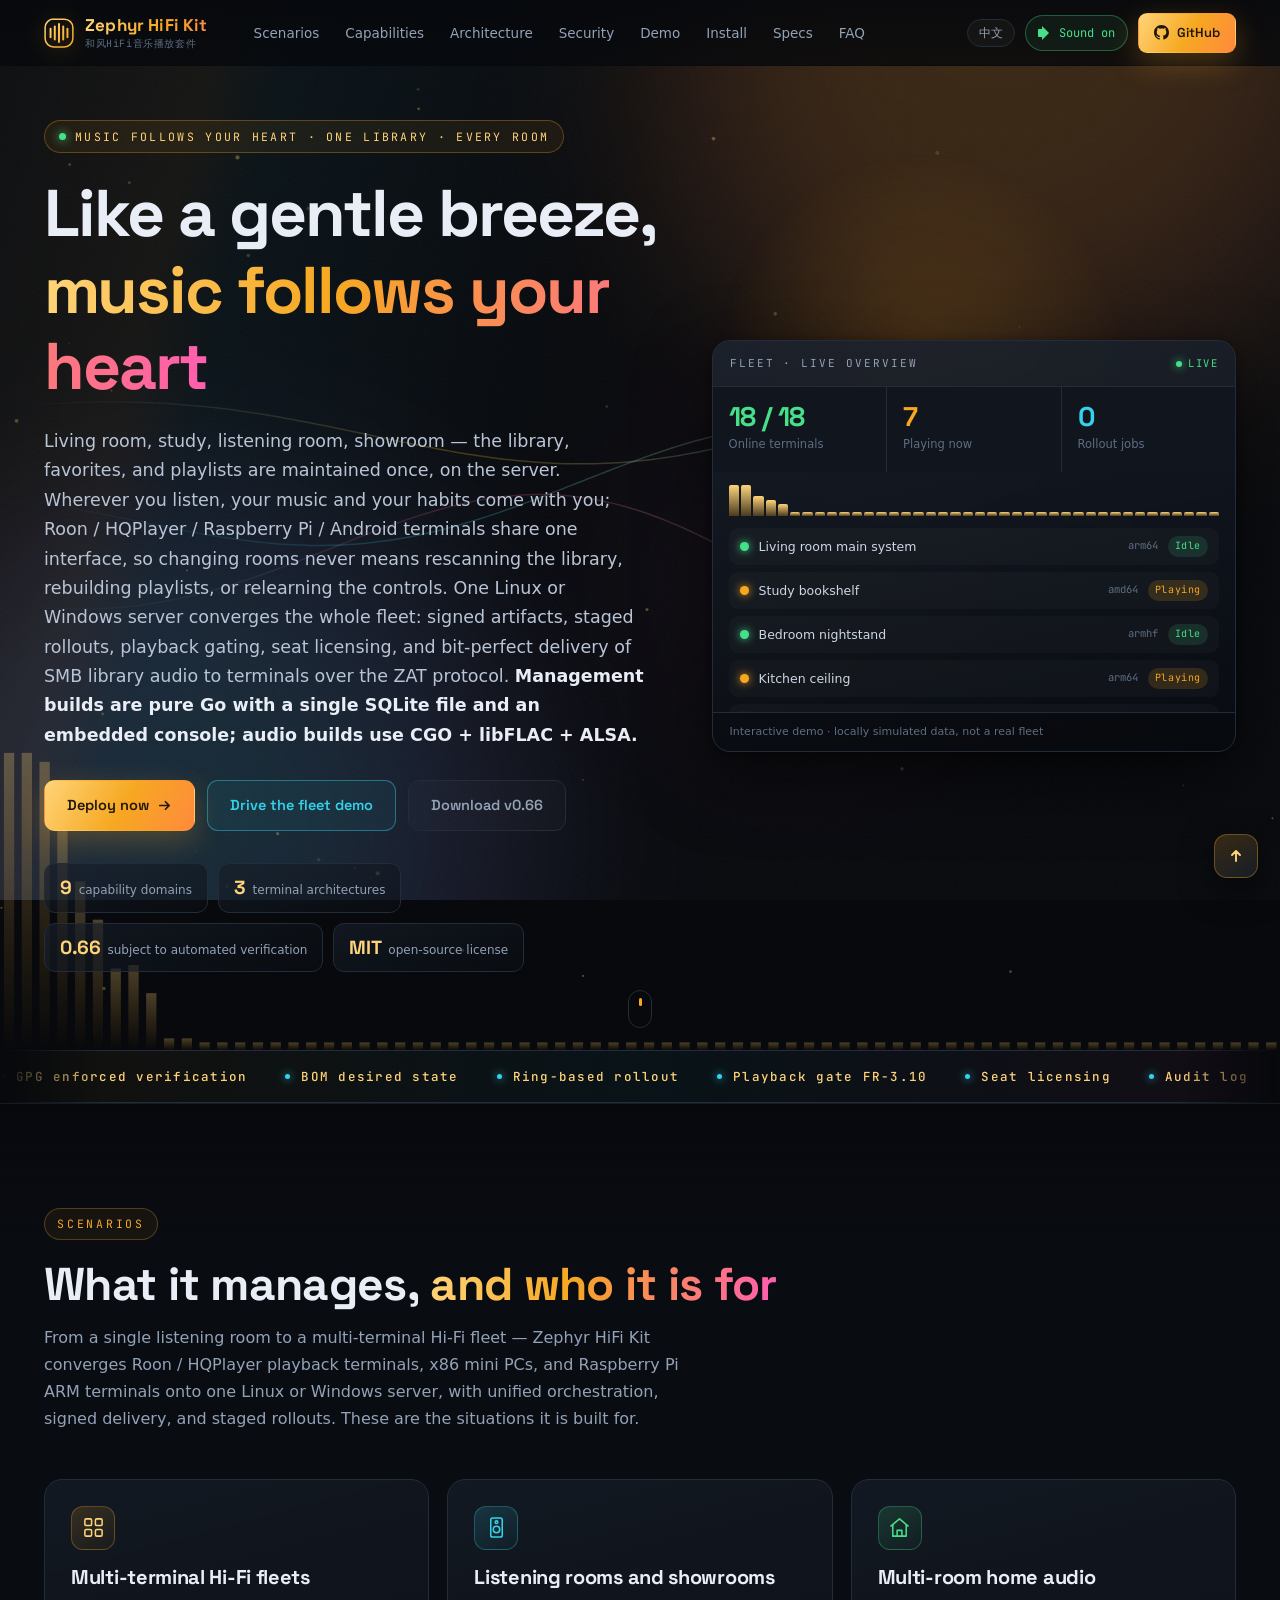
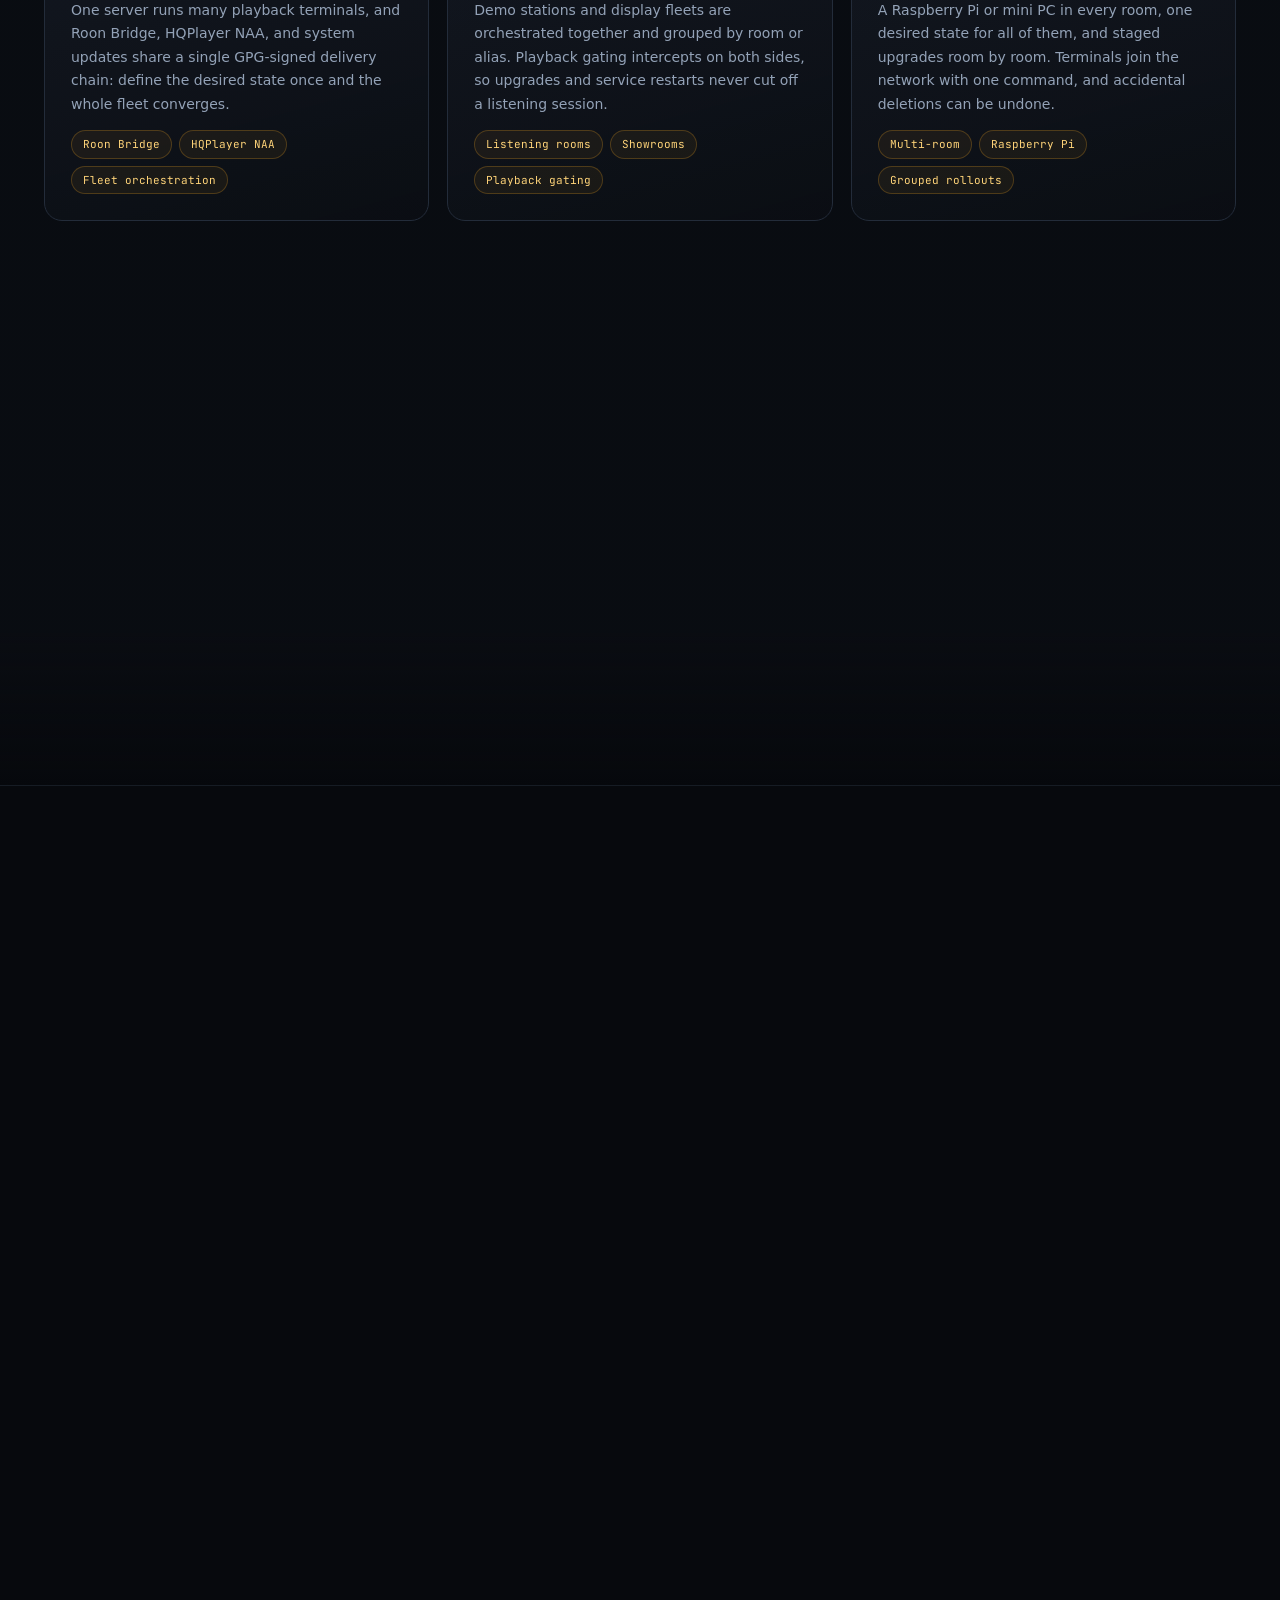
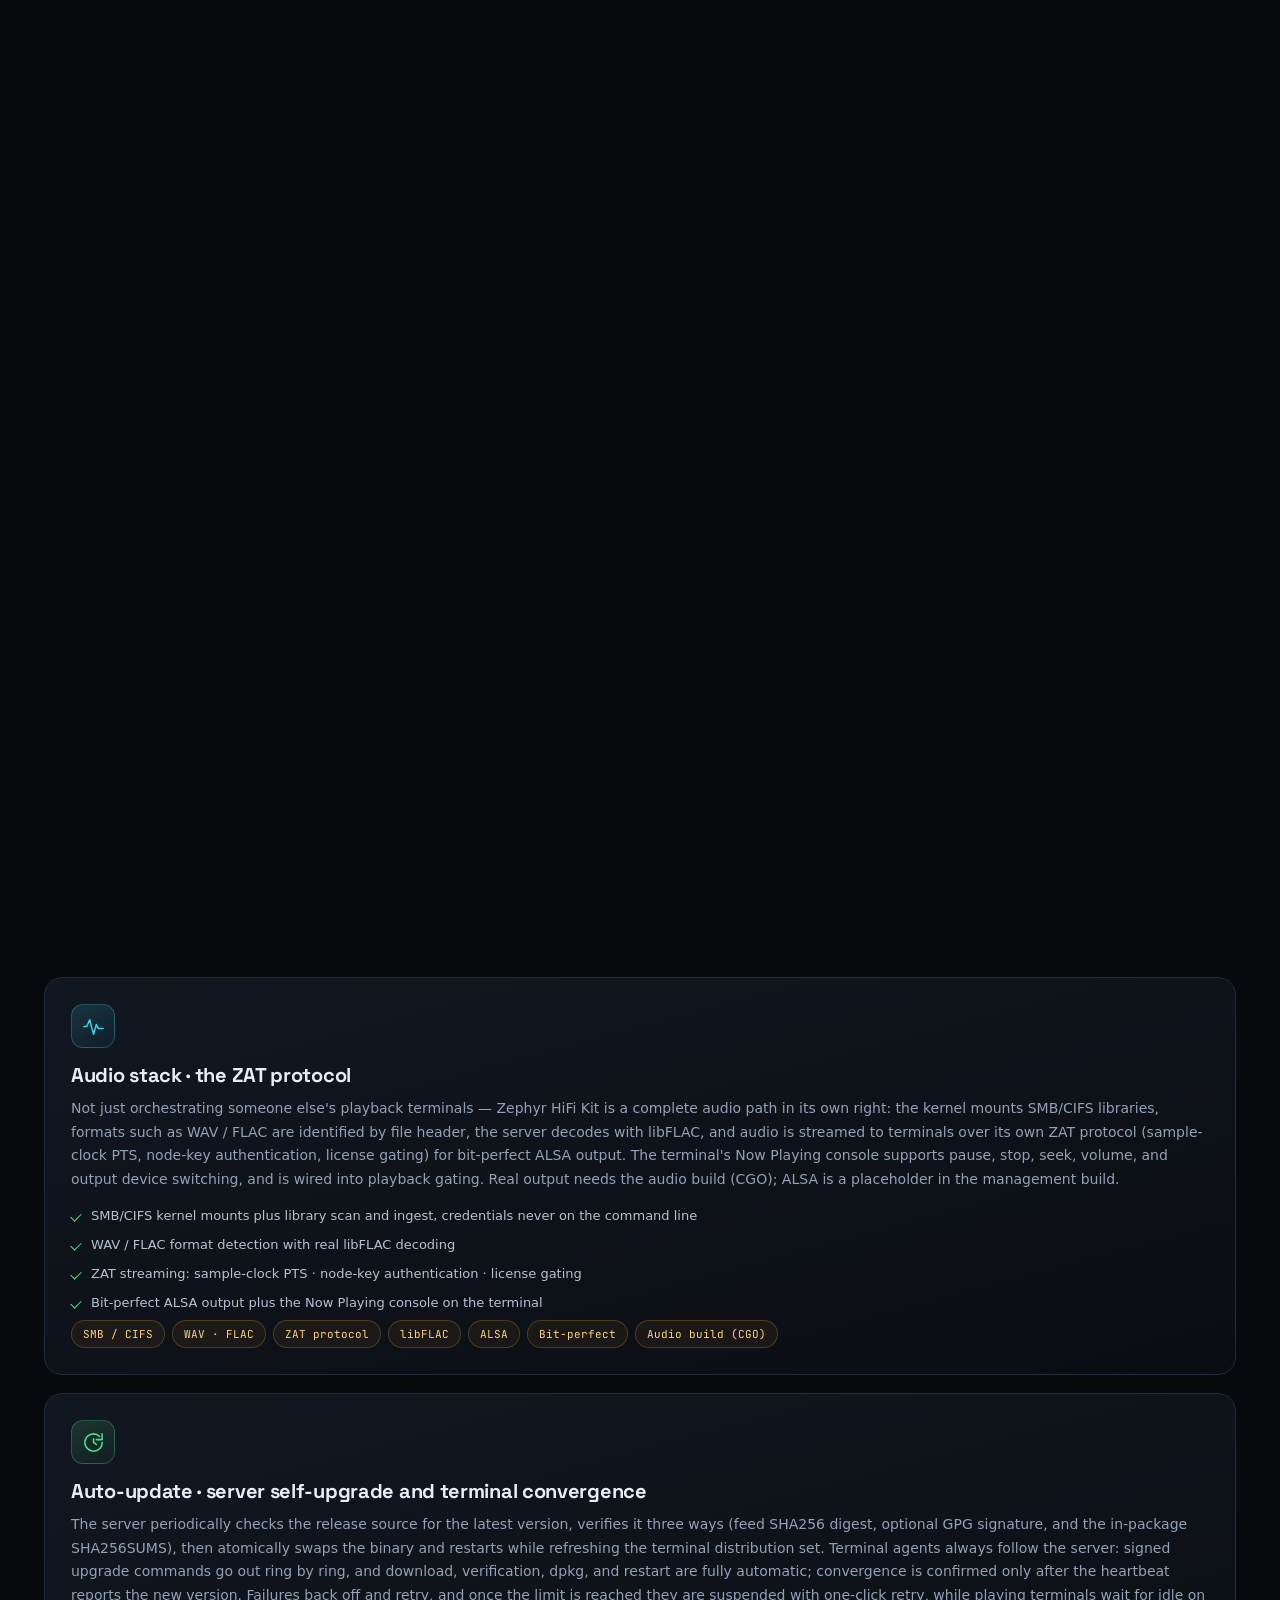
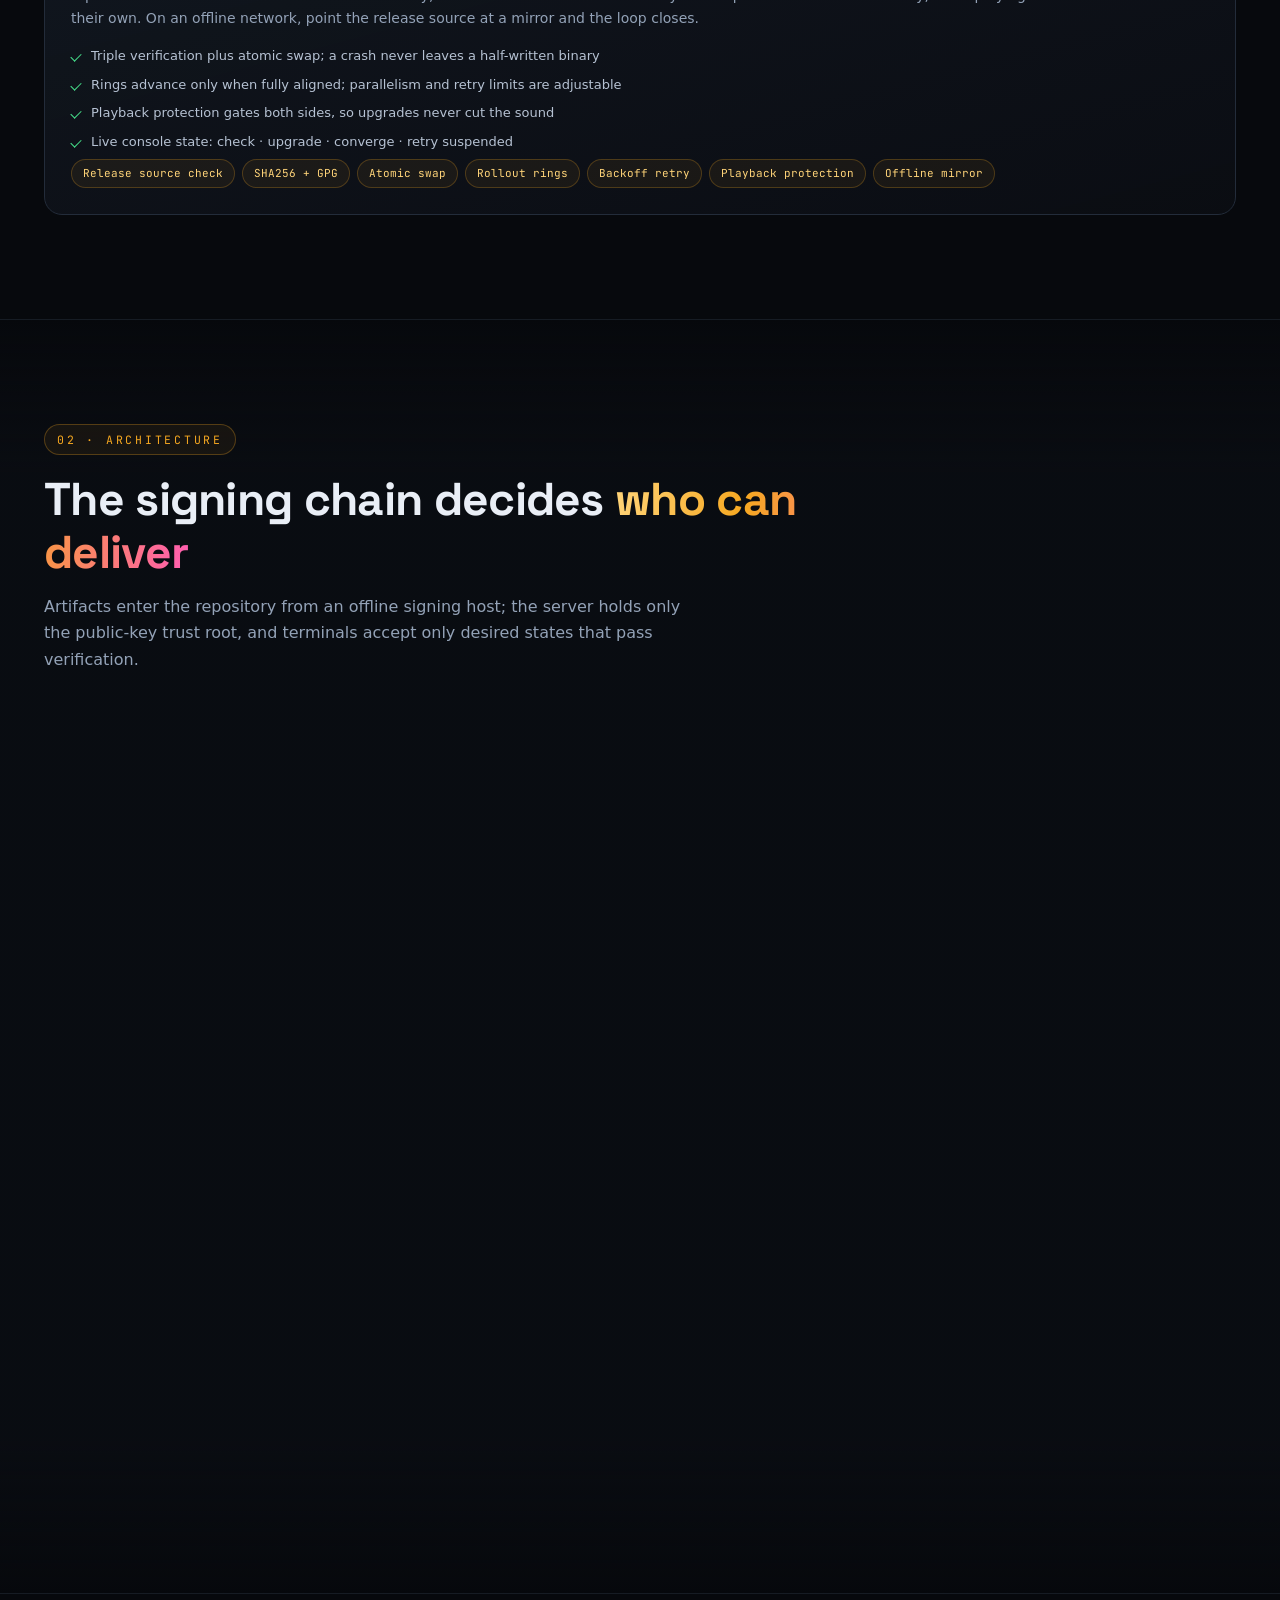
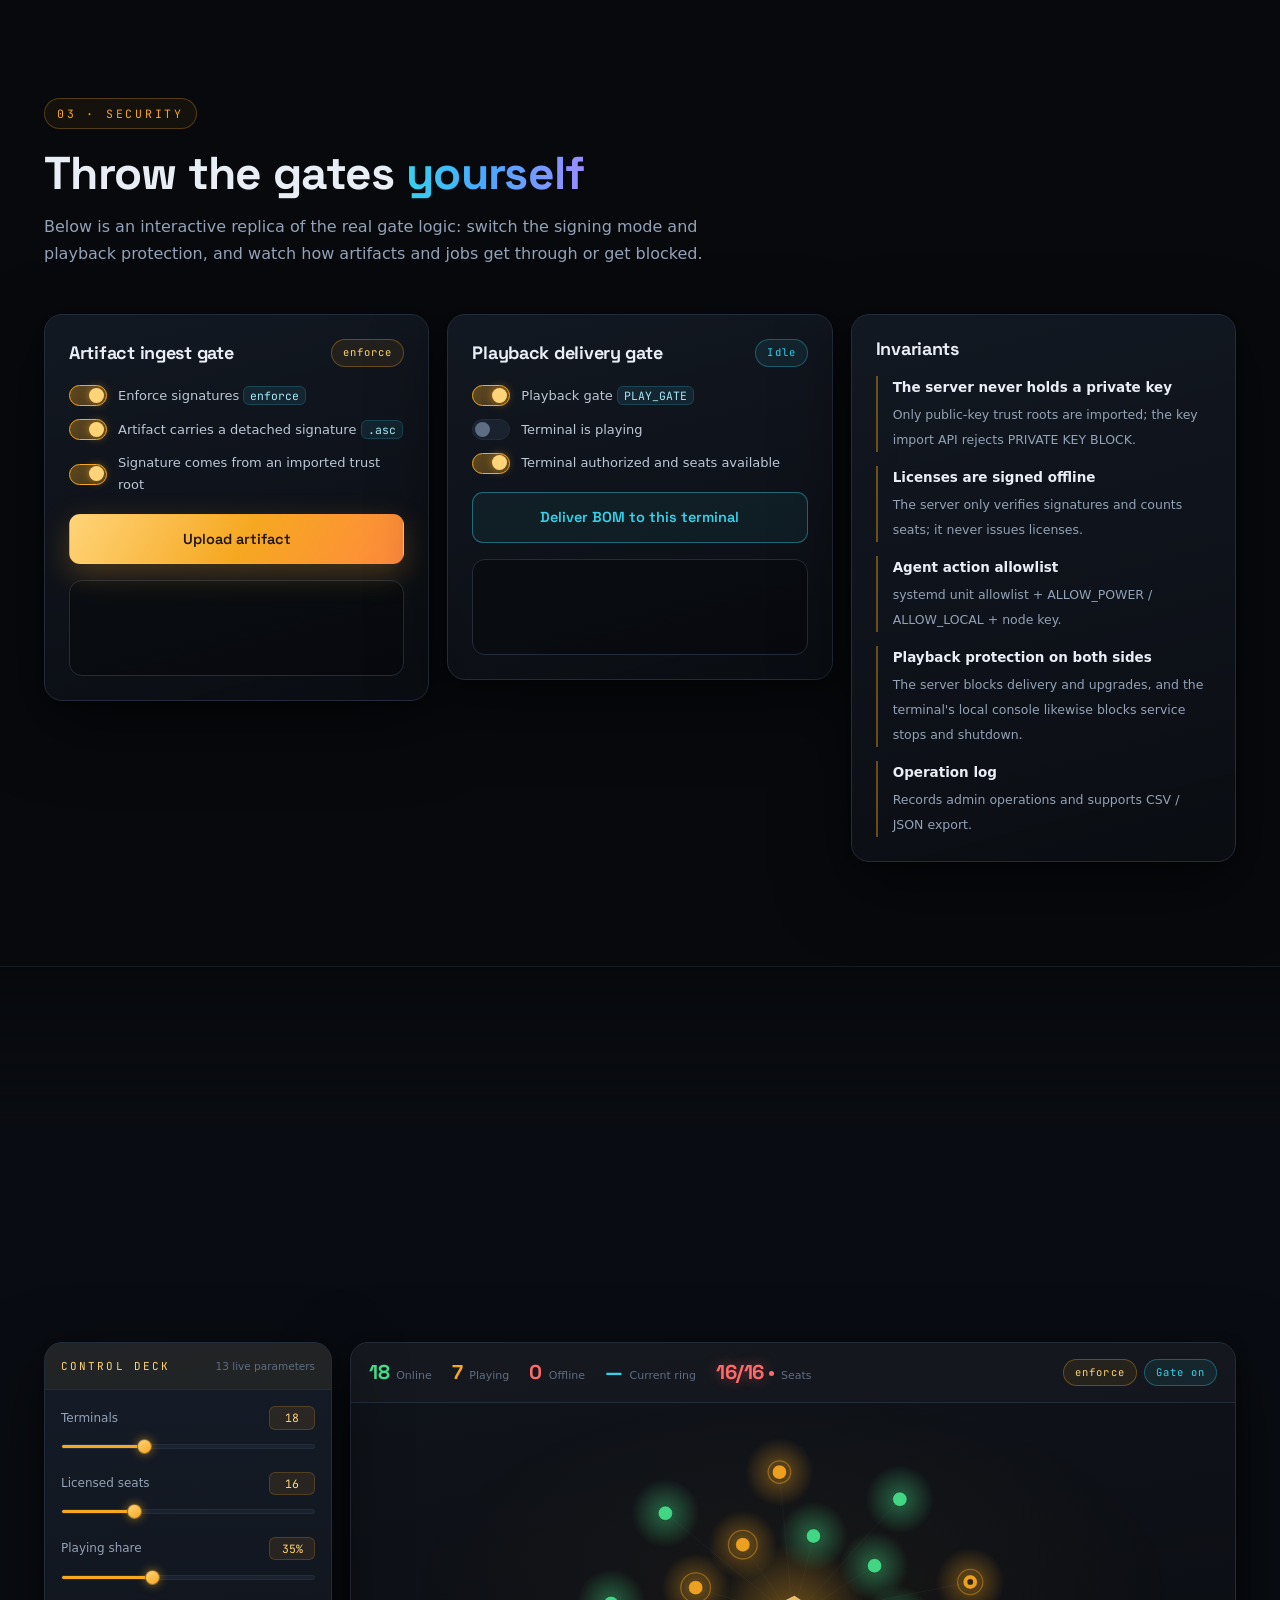
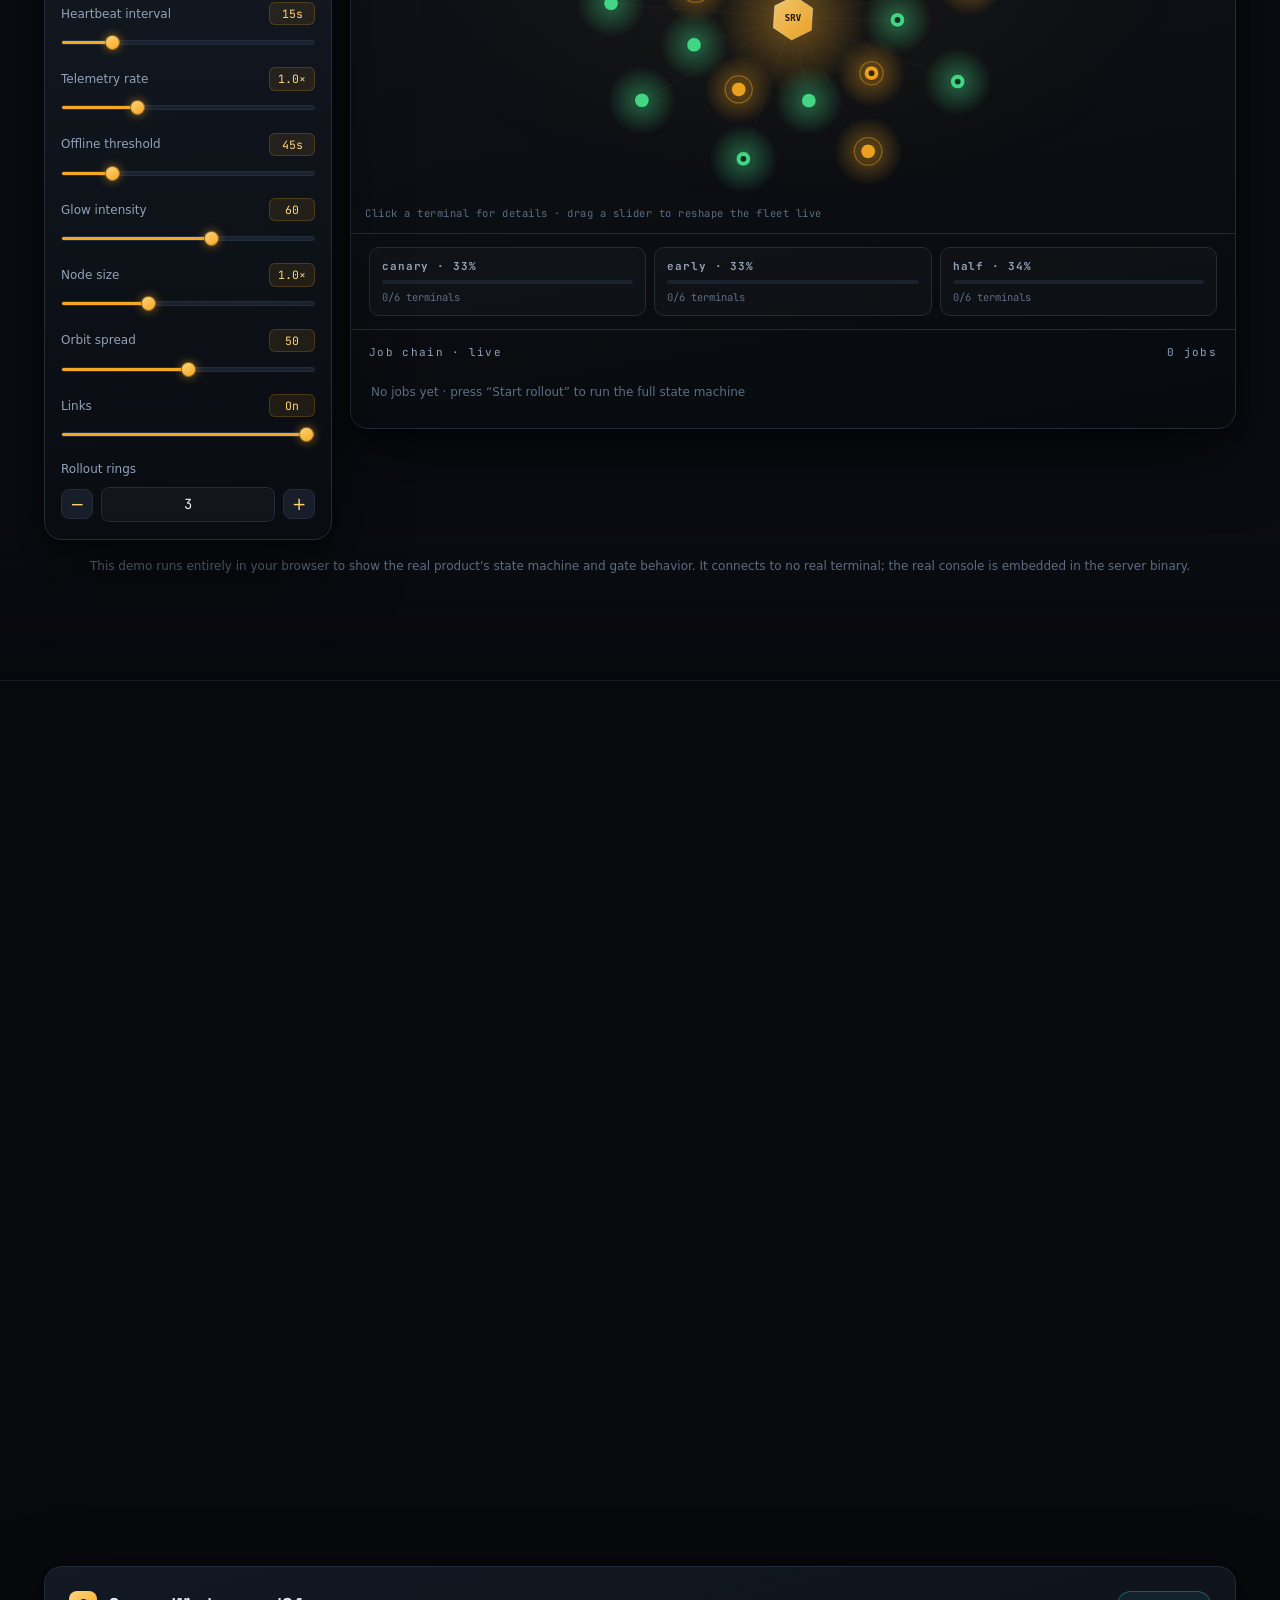
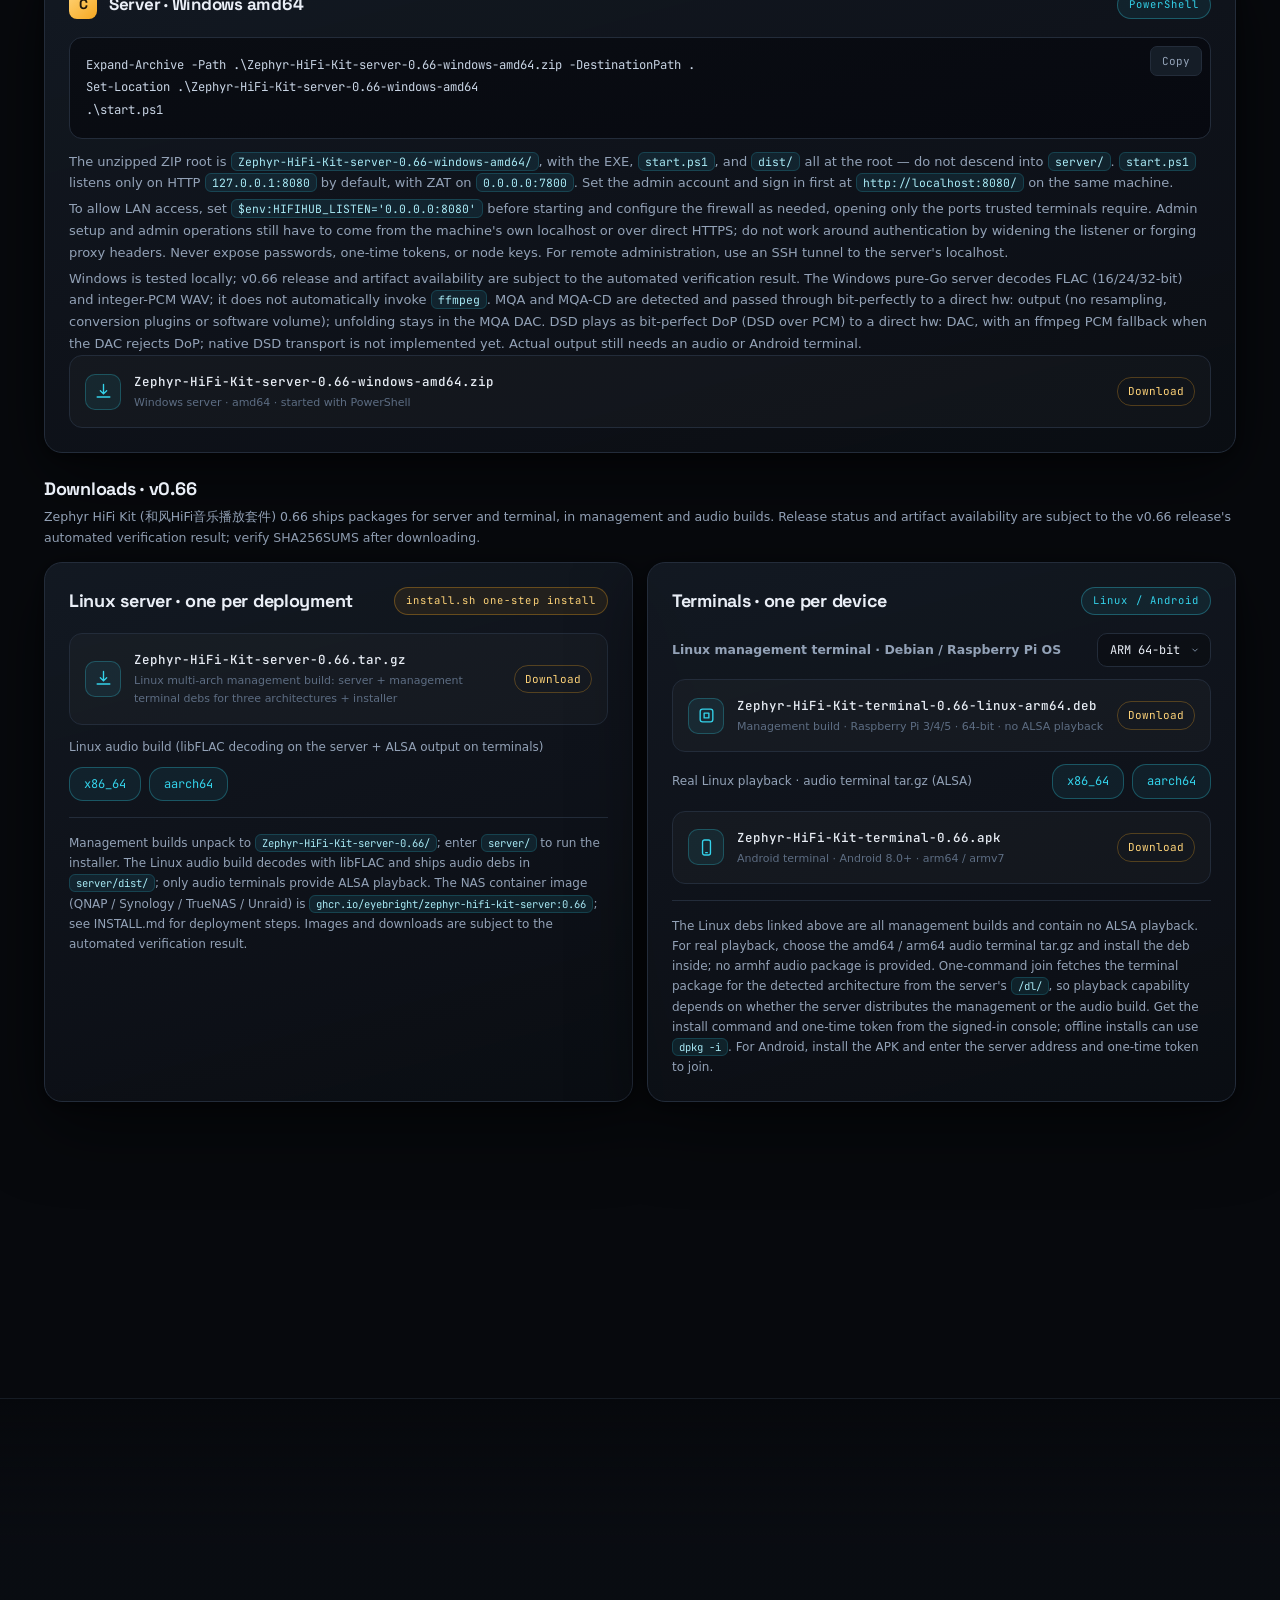
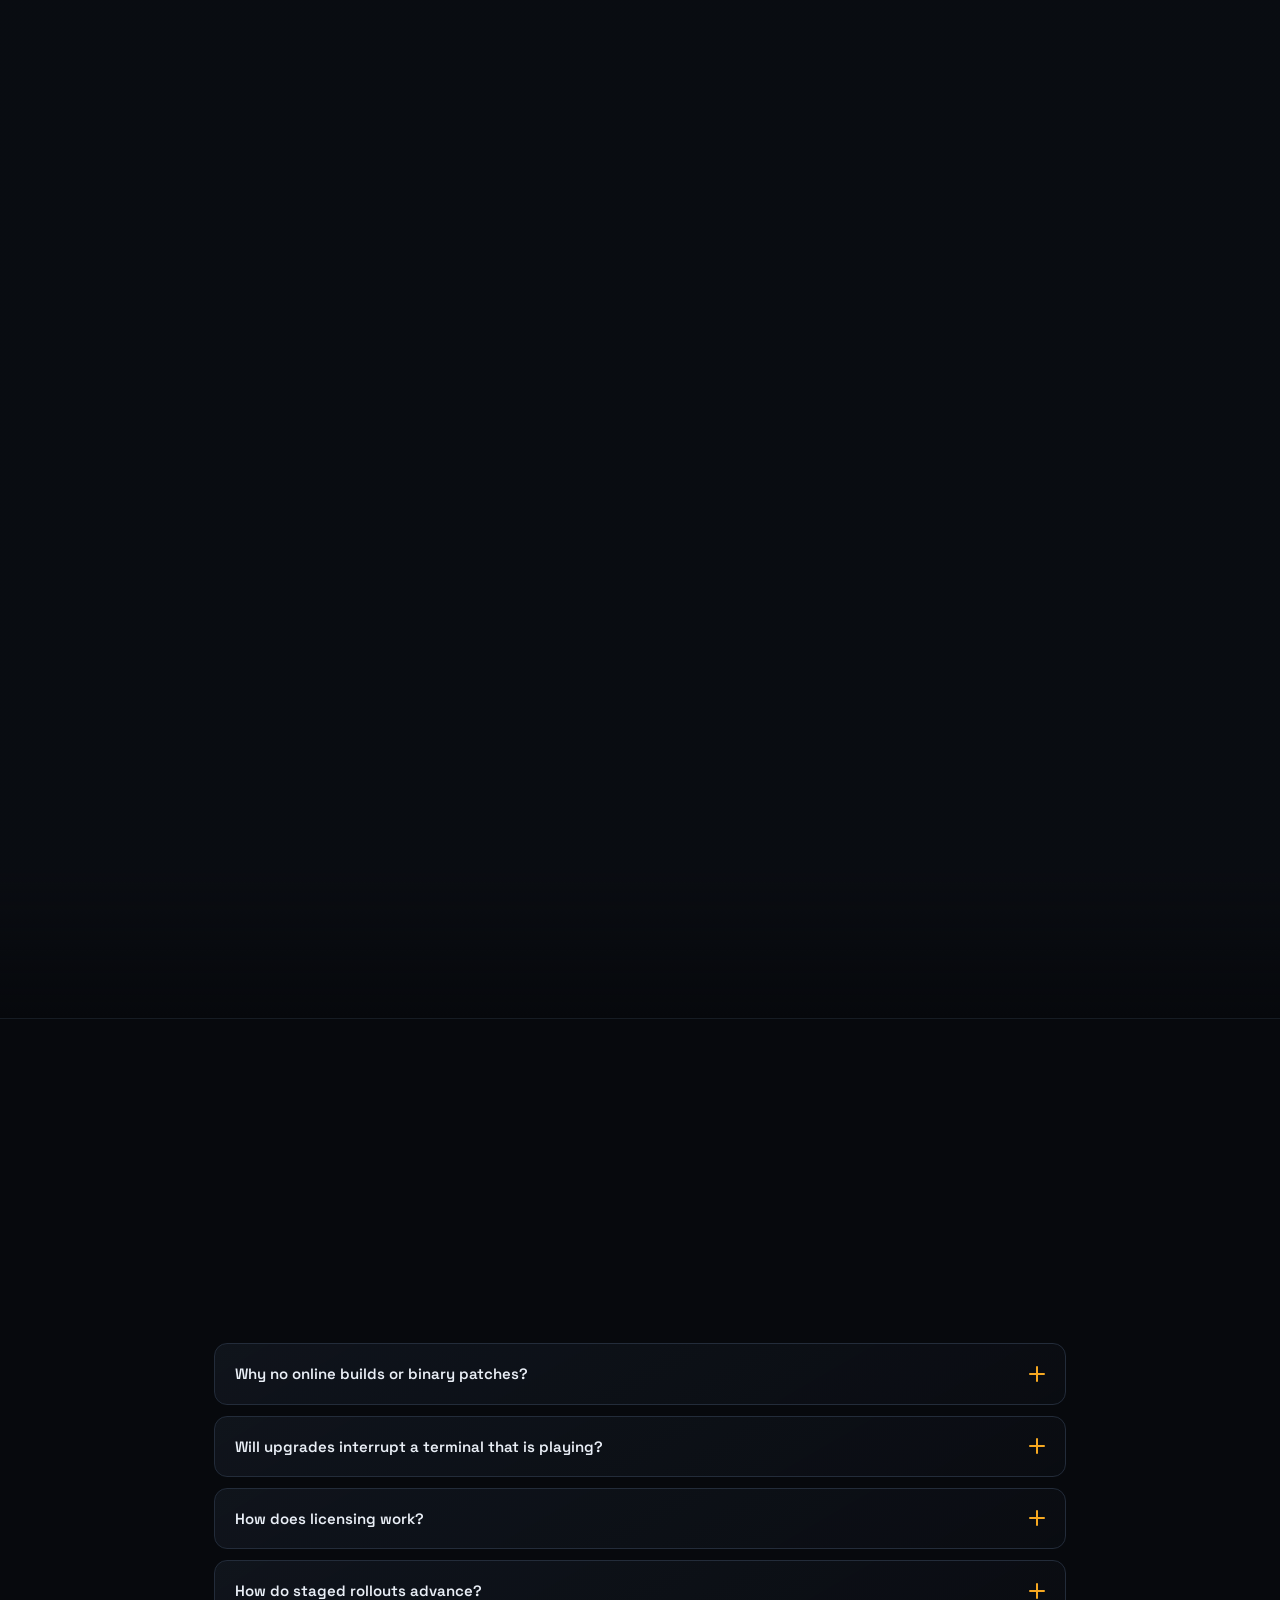
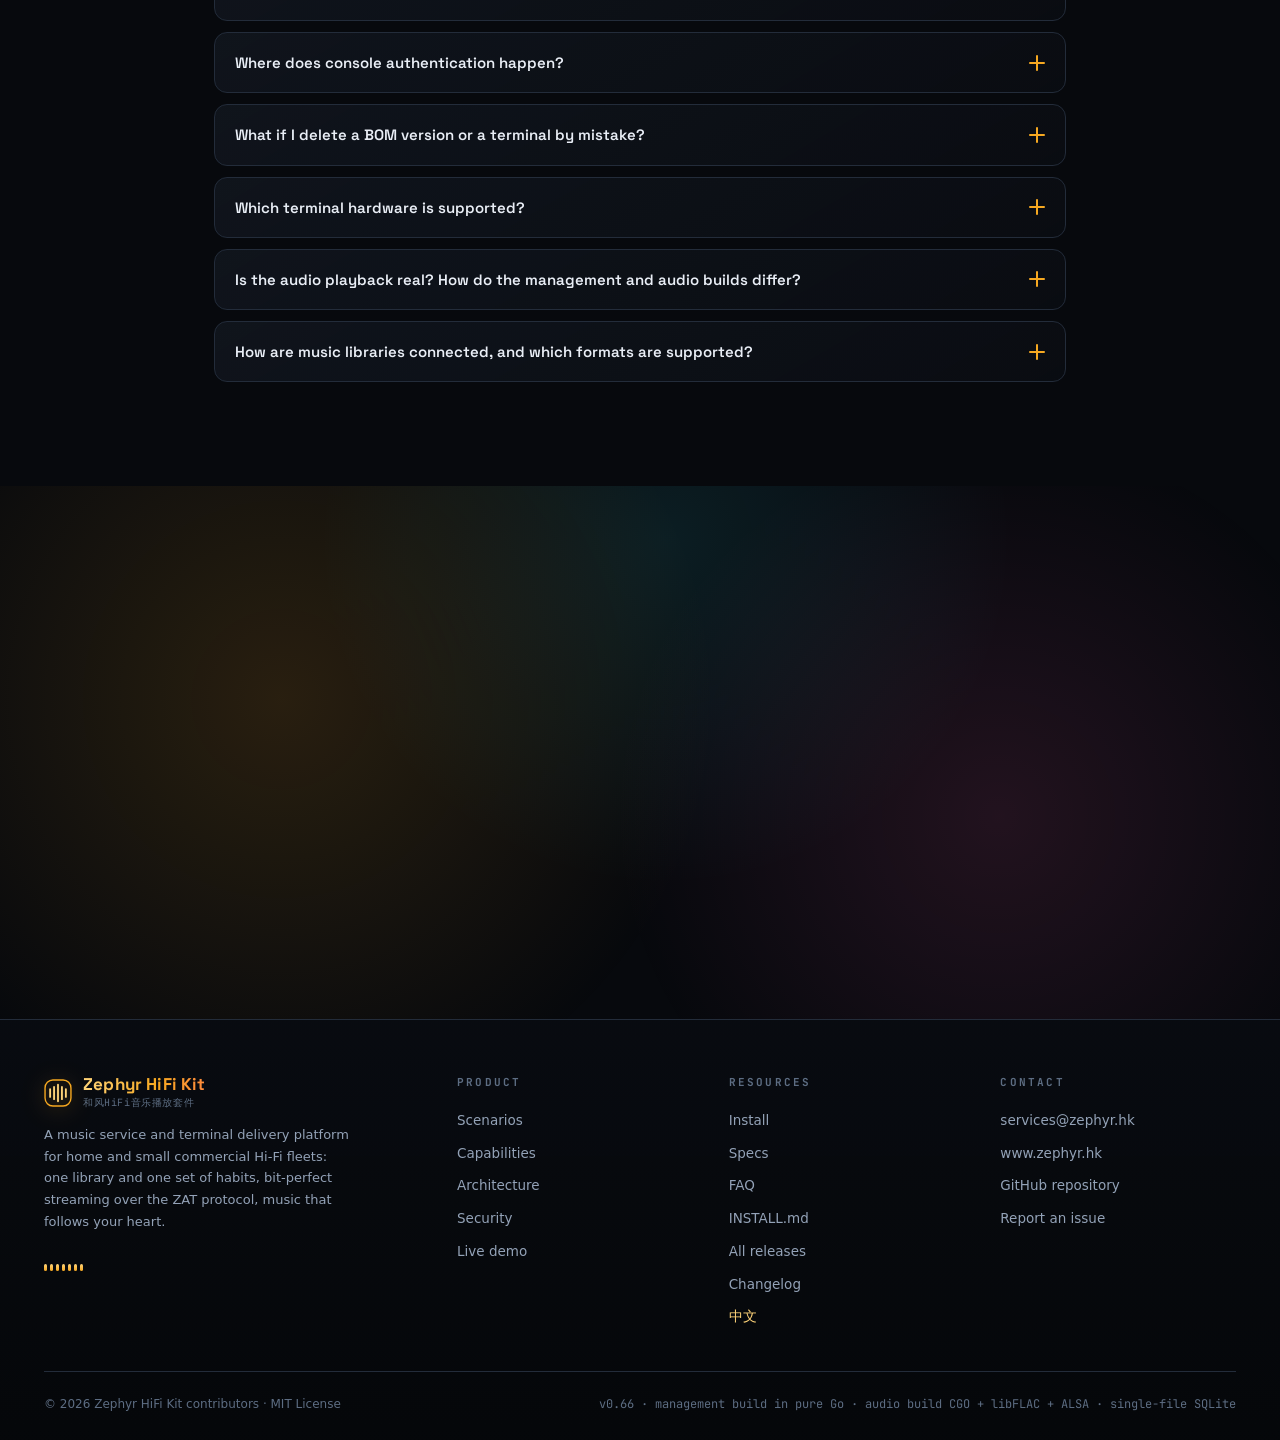
==== commit b1da55a2: "release 0.66 ZAT STATUS carries optional ALSA device lists so DAC hotplug refreshes the console pick" ====
--- a/docs/index.html
+++ b/docs/index.html
@@ -3,8 +3,8 @@
 <head>
 <meta charset="utf-8">
 <meta name="viewport" content="width=device-width, initial-scale=1, viewport-fit=cover">
-<title>Zephyr HiFi Kit 0.65 | Music follows your heart · 和风HiFi音乐播放套件</title>
-<meta name="description" content="Zephyr HiFi Kit (和风HiFi音乐播放套件) 0.65: one library, one set of favorites, one set of habits — your music follows your heart. Linux multi-arch and Windows amd64 servers, Linux management and audio terminals, Android APK. Unifies Roon / HQPlayer / system updates with signed artifacts, staged rollouts, playback gating, seat licensing, and ZAT audio streaming. Management terminals contain no ALSA playback; choose the audio build for real Linux playback. Release and artifact availability are subject to the v0.65 automated verification result.">
+<title>Zephyr HiFi Kit 0.66 | Music follows your heart · 和风HiFi音乐播放套件</title>
+<meta name="description" content="Zephyr HiFi Kit (和风HiFi音乐播放套件) 0.66: one library, one set of favorites, one set of habits — your music follows your heart. Linux multi-arch and Windows amd64 servers, Linux management and audio terminals, Android APK. Unifies Roon / HQPlayer / system updates with signed artifacts, staged rollouts, playback gating, seat licensing, and ZAT audio streaming. Management terminals contain no ALSA playback; choose the audio build for real Linux playback. Release and artifact availability are subject to the v0.66 automated verification result.">
 <meta name="keywords" content="Zephyr HiFi Kit,和风HiFi音乐播放套件,Hi-Fi fleet management,Roon multi-terminal management,HQPlayer NAA,listening room system,audio showroom,multi-room audio,one library many rooms,music follows your heart,Raspberry Pi Hi-Fi terminal,Linux music server,Windows music server,staged rollout,playback gating,seat licensing,ZAT audio protocol,SMB music library,FLAC decoding,ALSA bit-perfect">
 <meta name="robots" content="index, follow, max-image-preview:large, max-snippet:-1">
 <meta name="theme-color" content="#07090d">
@@ -15,16 +15,16 @@
 <meta property="og:type" content="website">
 <meta property="og:site_name" content="Zephyr HiFi Kit · 和风HiFi音乐播放套件">
 <meta property="og:locale" content="en_US">
-<meta property="og:title" content="Zephyr HiFi Kit 0.65 | Music follows your heart · 和风HiFi音乐播放套件">
-<meta property="og:description" content="Zephyr HiFi Kit (和风HiFi音乐播放套件): one library, one set of favorites, one set of habits — your music follows your heart. 0.65 ships Linux / Windows servers, Linux management and audio terminals, and an Android APK; management terminals contain no ALSA playback. Availability is subject to the v0.65 automated verification result.">
+<meta property="og:title" content="Zephyr HiFi Kit 0.66 | Music follows your heart · 和风HiFi音乐播放套件">
+<meta property="og:description" content="Zephyr HiFi Kit (和风HiFi音乐播放套件): one library, one set of favorites, one set of habits — your music follows your heart. 0.66 ships Linux / Windows servers, Linux management and audio terminals, and an Android APK; management terminals contain no ALSA playback. Availability is subject to the v0.66 automated verification result.">
 <meta property="og:url" content="https://zephyr.hk/">
 <meta property="og:image" content="https://zephyr.hk/og.png">
 <meta property="og:image:width" content="1536">
 <meta property="og:image:height" content="1024">
 <meta property="og:image:alt" content="Zephyr HiFi Kit · 和风HiFi音乐播放套件 — the single delivery source for your Hi-Fi fleet">
 <meta name="twitter:card" content="summary_large_image">
-<meta name="twitter:title" content="Zephyr HiFi Kit · 和风HiFi音乐播放套件 0.65">
-<meta name="twitter:description" content="Zephyr HiFi Kit (和风HiFi音乐播放套件): one library, many listening rooms. Linux / Windows servers orchestrate everything and stream over ZAT; choose the audio build for real Linux playback, since management debs contain no ALSA playback. Availability is subject to the v0.65 automated verification result.">
+<meta name="twitter:title" content="Zephyr HiFi Kit · 和风HiFi音乐播放套件 0.66">
+<meta name="twitter:description" content="Zephyr HiFi Kit (和风HiFi音乐播放套件): one library, many listening rooms. Linux / Windows servers orchestrate everything and stream over ZAT; choose the audio build for real Linux playback, since management debs contain no ALSA playback. Availability is subject to the v0.66 automated verification result.">
 <meta name="twitter:image" content="https://zephyr.hk/og.png">
 <meta name="twitter:image:alt" content="Zephyr HiFi Kit · 和风HiFi音乐播放套件 — the single delivery source for your Hi-Fi fleet">
 <link rel="icon" href="favicon.svg" type="image/svg+xml">
@@ -51,13 +51,13 @@
       "url": "https://zephyr.hk/",
       "image": "https://zephyr.hk/og.png",
       "screenshot": "https://zephyr.hk/og.png",
-      "description": "Zephyr HiFi Kit (和风HiFi音乐播放套件) 0.65: one library, one set of favorites, one set of habits — your music follows your heart. Linux / Windows servers orchestrate Roon / HQPlayer / system updates, with signed artifacts, staged rollouts, playback gating, seat licensing, and ZAT audio streaming. Linux management terminal debs contain no ALSA playback; real playback needs the audio build, and availability is subject to the v0.65 automated verification result.",
+      "description": "Zephyr HiFi Kit (和风HiFi音乐播放套件) 0.66: one library, one set of favorites, one set of habits — your music follows your heart. Linux / Windows servers orchestrate Roon / HQPlayer / system updates, with signed artifacts, staged rollouts, playback gating, seat licensing, and ZAT audio streaming. Linux management terminal debs contain no ALSA playback; real playback needs the audio build, and availability is subject to the v0.66 automated verification result.",
       "applicationCategory": "MultimediaApplication",
       "applicationSubCategory": "Hi-Fi fleet management and artifact delivery",
       "operatingSystem": "Linux multi-arch server; Windows amd64 server; Linux management terminals amd64 / arm64 / armhf, audio terminals amd64 / arm64; Android 8.0+ (arm64 / armv7)",
-      "softwareVersion": "0.65",
+      "softwareVersion": "0.66",
       "license": "https://opensource.org/licenses/MIT",
-      "downloadUrl": "https://github.com/Eyebright/Zephyr-HiFi-Kit/releases/tag/v0.65",
+      "downloadUrl": "https://github.com/Eyebright/Zephyr-HiFi-Kit/releases/tag/v0.66",
       "installUrl": "https://zephyr.hk/#install",
       "offers": { "@type": "Offer", "price": "0", "priceCurrency": "USD" },
       "featureList": [
@@ -160,12 +160,12 @@
       <div class="hero-cta rv" style="--d:230ms">
         <a class="btn gold" href="#install">Deploy now<svg viewBox="0 0 16 16" width="15" height="15" aria-hidden="true"><path fill="none" stroke="currentColor" stroke-width="1.8" stroke-linecap="round" stroke-linejoin="round" d="M3 8h10M9 4l4 4-4 4"/></svg></a>
         <a class="btn line" href="#demo">Drive the fleet demo</a>
-        <a class="btn ghost" href="https://github.com/Eyebright/Zephyr-HiFi-Kit/releases/tag/v0.65" target="_blank" rel="noopener">Download v0.65</a>
+        <a class="btn ghost" href="https://github.com/Eyebright/Zephyr-HiFi-Kit/releases/tag/v0.66" target="_blank" rel="noopener">Download v0.66</a>
       </div>
       <ul class="hero-chips rv" style="--d:310ms">
         <li><b>9</b>capability domains</li>
         <li><b>3</b>terminal architectures</li>
-        <li><b>0.65</b>subject to automated verification</li>
+        <li><b>0.66</b>subject to automated verification</li>
         <li><b>MIT</b>open-source license</li>
       </ul>
     </div>
@@ -512,8 +512,8 @@
         <div class="code" data-copy>
           <button class="copy" type="button" aria-label="Copy the server install command">Copy</button>
 <pre><code>sudo apt-get update &amp;&amp; sudo apt-get install -y gnupg
-tar -xzf Zephyr-HiFi-Kit-server-0.65.tar.gz
-cd Zephyr-HiFi-Kit-server-0.65/server
+tar -xzf Zephyr-HiFi-Kit-server-0.66.tar.gz
+cd Zephyr-HiFi-Kit-server-0.66/server
 sudo ./install.sh
 curl -s http://127.0.0.1:8080/api/v1/health</code></pre>
         </div>
@@ -535,22 +535,22 @@
       <div class="ic-h"><span class="ic-n">C</span><h3>Server · Windows amd64</h3><span class="pill cyan">PowerShell</span></div>
       <div class="code" data-copy>
         <button class="copy" type="button" aria-label="Copy the Windows server start command">Copy</button>
-<pre><code>Expand-Archive -Path .\Zephyr-HiFi-Kit-server-0.65-windows-amd64.zip -DestinationPath .
-Set-Location .\Zephyr-HiFi-Kit-server-0.65-windows-amd64
+<pre><code>Expand-Archive -Path .\Zephyr-HiFi-Kit-server-0.66-windows-amd64.zip -DestinationPath .
+Set-Location .\Zephyr-HiFi-Kit-server-0.66-windows-amd64
 .\start.ps1</code></pre>
       </div>
-      <p class="ic-p">The unzipped ZIP root is <code>Zephyr-HiFi-Kit-server-0.65-windows-amd64/</code>, with the EXE, <code>start.ps1</code>, and <code>dist/</code> all at the root — do not descend into <code>server/</code>. <code>start.ps1</code> listens only on HTTP <code>127.0.0.1:8080</code> by default, with ZAT on <code>0.0.0.0:7800</code>. Set the admin account and sign in first at <code>http://localhost:8080/</code> on the same machine.</p>
+      <p class="ic-p">The unzipped ZIP root is <code>Zephyr-HiFi-Kit-server-0.66-windows-amd64/</code>, with the EXE, <code>start.ps1</code>, and <code>dist/</code> all at the root — do not descend into <code>server/</code>. <code>start.ps1</code> listens only on HTTP <code>127.0.0.1:8080</code> by default, with ZAT on <code>0.0.0.0:7800</code>. Set the admin account and sign in first at <code>http://localhost:8080/</code> on the same machine.</p>
       <p class="ic-p">To allow LAN access, set <code>$env:HIFIHUB_LISTEN='0.0.0.0:8080'</code> before starting and configure the firewall as needed, opening only the ports trusted terminals require. Admin setup and admin operations still have to come from the machine's own localhost or over direct HTTPS; do not work around authentication by widening the listener or forging proxy headers. Never expose passwords, one-time tokens, or node keys. For remote administration, use an SSH tunnel to the server's localhost.</p>
-      <p class="ic-p">Windows is tested locally; v0.65 release and artifact availability are subject to the automated verification result. The Windows pure-Go server decodes FLAC (16/24/32-bit) and integer-PCM WAV; it does not automatically invoke <code>ffmpeg</code>. MQA and MQA-CD are detected and passed through bit-perfectly to a direct hw: output (no resampling, conversion plugins or software volume); unfolding stays in the MQA DAC. DSD plays as bit-perfect DoP (DSD over PCM) to a direct hw: DAC, with an ffmpeg PCM fallback when the DAC rejects DoP; native DSD transport is not implemented yet. Actual output still needs an audio or Android terminal.</p>
-      <a class="dl-item" href="https://github.com/Eyebright/Zephyr-HiFi-Kit/releases/download/v0.65/Zephyr-HiFi-Kit-server-0.65-windows-amd64.zip">
+      <p class="ic-p">Windows is tested locally; v0.66 release and artifact availability are subject to the automated verification result. The Windows pure-Go server decodes FLAC (16/24/32-bit) and integer-PCM WAV; it does not automatically invoke <code>ffmpeg</code>. MQA and MQA-CD are detected and passed through bit-perfectly to a direct hw: output (no resampling, conversion plugins or software volume); unfolding stays in the MQA DAC. DSD plays as bit-perfect DoP (DSD over PCM) to a direct hw: DAC, with an ffmpeg PCM fallback when the DAC rejects DoP; native DSD transport is not implemented yet. Actual output still needs an audio or Android terminal.</p>
+      <a class="dl-item" href="https://github.com/Eyebright/Zephyr-HiFi-Kit/releases/download/v0.66/Zephyr-HiFi-Kit-server-0.66-windows-amd64.zip">
         <span class="dl-ico" aria-hidden="true"><svg viewBox="0 0 24 24"><path d="M12 3v12m0 0 4-4m-4 4-4-4M4 19h16"/></svg></span>
-        <span class="dl-txt"><b>Zephyr-HiFi-Kit-server-0.65-windows-amd64.zip</b><i>Windows server · amd64 · started with PowerShell</i></span>
+        <span class="dl-txt"><b>Zephyr-HiFi-Kit-server-0.66-windows-amd64.zip</b><i>Windows server · amd64 · started with PowerShell</i></span>
         <span class="dl-go">Download</span>
       </a>
     </div>
     <div class="dl-lead rv">
-      <h3>Downloads · v0.65</h3>
-      <p>Zephyr HiFi Kit (和风HiFi音乐播放套件) 0.65 ships packages for server and terminal, in management and audio builds. Release status and artifact availability are subject to the v0.65 release's automated verification result; verify SHA256SUMS after downloading.</p>
+      <h3>Downloads · v0.66</h3>
+      <p>Zephyr HiFi Kit (和风HiFi音乐播放套件) 0.66 ships packages for server and terminal, in management and audio builds. Release status and artifact availability are subject to the v0.66 release's automated verification result; verify SHA256SUMS after downloading.</p>
     </div>
     <div class="dl-duo">
       <div class="dl-card rv">
@@ -559,20 +559,20 @@
           <span class="pill">install.sh one-step install</span>
         </div>
         <div class="dl-stack">
-          <a class="dl-item" href="https://github.com/Eyebright/Zephyr-HiFi-Kit/releases/download/v0.65/Zephyr-HiFi-Kit-server-0.65.tar.gz">
+          <a class="dl-item" href="https://github.com/Eyebright/Zephyr-HiFi-Kit/releases/download/v0.66/Zephyr-HiFi-Kit-server-0.66.tar.gz">
             <span class="dl-ico" aria-hidden="true"><svg viewBox="0 0 24 24"><path d="M12 3v12m0 0 4-4m-4 4-4-4M4 19h16"/></svg></span>
-            <span class="dl-txt"><b>Zephyr-HiFi-Kit-server-0.65.tar.gz</b><i>Linux multi-arch management build: server + management terminal debs for three architectures + installer</i></span>
+            <span class="dl-txt"><b>Zephyr-HiFi-Kit-server-0.66.tar.gz</b><i>Linux multi-arch management build: server + management terminal debs for three architectures + installer</i></span>
             <span class="dl-go">Download</span>
           </a>
           <div class="dl-sub">
             <span class="dl-sub-t">Linux audio build (libFLAC decoding on the server + ALSA output on terminals)</span>
             <span class="dl-chips">
-              <a href="https://github.com/Eyebright/Zephyr-HiFi-Kit/releases/download/v0.65/Zephyr-HiFi-Kit-server-0.65-audio-amd64.tar.gz">x86_64</a>
-              <a href="https://github.com/Eyebright/Zephyr-HiFi-Kit/releases/download/v0.65/Zephyr-HiFi-Kit-server-0.65-audio-arm64.tar.gz">aarch64</a>
+              <a href="https://github.com/Eyebright/Zephyr-HiFi-Kit/releases/download/v0.66/Zephyr-HiFi-Kit-server-0.66-audio-amd64.tar.gz">x86_64</a>
+              <a href="https://github.com/Eyebright/Zephyr-HiFi-Kit/releases/download/v0.66/Zephyr-HiFi-Kit-server-0.66-audio-arm64.tar.gz">aarch64</a>
             </span>
           </div>
         </div>
-        <div class="dl-note">Management builds unpack to <code>Zephyr-HiFi-Kit-server-0.65/</code>; enter <code>server/</code> to run the installer. The Linux audio build decodes with libFLAC and ships audio debs in <code>server/dist/</code>; only audio terminals provide ALSA playback. The NAS container image (QNAP / Synology / TrueNAS / Unraid) is <code>ghcr.io/eyebright/zephyr-hifi-kit-server:0.65</code>; see INSTALL.md for deployment steps. Images and downloads are subject to the automated verification result.</div>
+        <div class="dl-note">Management builds unpack to <code>Zephyr-HiFi-Kit-server-0.66/</code>; enter <code>server/</code> to run the installer. The Linux audio build decodes with libFLAC and ships audio debs in <code>server/dist/</code>; only audio terminals provide ALSA playback. The NAS container image (QNAP / Synology / TrueNAS / Unraid) is <code>ghcr.io/eyebright/zephyr-hifi-kit-server:0.66</code>; see INSTALL.md for deployment steps. Images and downloads are subject to the automated verification result.</div>
       </div>
       <div class="dl-card rv">
         <div class="dl-h">
@@ -588,21 +588,21 @@
               <option value="armhf">ARM 32-bit</option>
             </select>
           </div>
-          <a class="dl-item" id="dl-deb" href="https://github.com/Eyebright/Zephyr-HiFi-Kit/releases/download/v0.65/Zephyr-HiFi-Kit-terminal-0.65-linux-arm64.deb">
+          <a class="dl-item" id="dl-deb" href="https://github.com/Eyebright/Zephyr-HiFi-Kit/releases/download/v0.66/Zephyr-HiFi-Kit-terminal-0.66-linux-arm64.deb">
             <span class="dl-ico" aria-hidden="true"><svg viewBox="0 0 24 24"><rect x="4" y="4" width="16" height="16" rx="3"/><path d="M9 9h6v6H9z"/></svg></span>
-            <span class="dl-txt"><b id="dl-deb-name">Zephyr-HiFi-Kit-terminal-0.65-linux-arm64.deb</b><i id="dl-deb-meta">Management build · Raspberry Pi 3/4/5 · 64-bit · no ALSA playback</i></span>
+            <span class="dl-txt"><b id="dl-deb-name">Zephyr-HiFi-Kit-terminal-0.66-linux-arm64.deb</b><i id="dl-deb-meta">Management build · Raspberry Pi 3/4/5 · 64-bit · no ALSA playback</i></span>
             <span class="dl-go">Download</span>
           </a>
           <div class="dl-sub">
             <span class="dl-sub-t">Real Linux playback · audio terminal tar.gz (ALSA)</span>
             <span class="dl-chips">
-              <a href="https://github.com/Eyebright/Zephyr-HiFi-Kit/releases/download/v0.65/Zephyr-HiFi-Kit-terminal-0.65-audio-amd64.tar.gz">x86_64</a>
-              <a href="https://github.com/Eyebright/Zephyr-HiFi-Kit/releases/download/v0.65/Zephyr-HiFi-Kit-terminal-0.65-audio-arm64.tar.gz">aarch64</a>
+              <a href="https://github.com/Eyebright/Zephyr-HiFi-Kit/releases/download/v0.66/Zephyr-HiFi-Kit-terminal-0.66-audio-amd64.tar.gz">x86_64</a>
+              <a href="https://github.com/Eyebright/Zephyr-HiFi-Kit/releases/download/v0.66/Zephyr-HiFi-Kit-terminal-0.66-audio-arm64.tar.gz">aarch64</a>
             </span>
           </div>
-          <a class="dl-item" href="https://github.com/Eyebright/Zephyr-HiFi-Kit/releases/download/v0.65/Zephyr-HiFi-Kit-terminal-0.65.apk">
+          <a class="dl-item" href="https://github.com/Eyebright/Zephyr-HiFi-Kit/releases/download/v0.66/Zephyr-HiFi-Kit-terminal-0.66.apk">
             <span class="dl-ico" aria-hidden="true"><svg viewBox="0 0 24 24"><rect x="7" y="2.5" width="10" height="19" rx="2.5"/><path d="M11 18.5h2"/></svg></span>
-            <span class="dl-txt"><b>Zephyr-HiFi-Kit-terminal-0.65.apk</b><i>Android terminal · Android 8.0+ · arm64 / armv7</i></span>
+            <span class="dl-txt"><b>Zephyr-HiFi-Kit-terminal-0.66.apk</b><i>Android terminal · Android 8.0+ · arm64 / armv7</i></span>
             <span class="dl-go">Download</span>
           </a>
         </div>
@@ -610,9 +610,9 @@
       </div>
     </div>
     <div class="dl-docs">
-      <a class="dl-item rv" href="https://github.com/Eyebright/Zephyr-HiFi-Kit/releases/tag/v0.65" target="_blank" rel="noopener">
+      <a class="dl-item rv" href="https://github.com/Eyebright/Zephyr-HiFi-Kit/releases/tag/v0.66" target="_blank" rel="noopener">
         <span class="dl-ico" aria-hidden="true"><svg viewBox="0 0 24 24"><path d="M4 6h16M4 12h16M4 18h10"/></svg></span>
-        <span class="dl-txt"><b>Release notes and checksums</b><i>v0.65 availability is subject to automated verification; verify SHA256SUMS after downloading</i></span>
+        <span class="dl-txt"><b>Release notes and checksums</b><i>v0.66 availability is subject to automated verification; verify SHA256SUMS after downloading</i></span>
         <span class="dl-go">View</span>
       </a>
       <a class="dl-item rv" href="https://github.com/Eyebright/Zephyr-HiFi-Kit/blob/main/INSTALL.md" target="_blank" rel="noopener">
@@ -674,8 +674,8 @@
         <div class="ver-list">
           <div class="ver-i"><b>Smoke tests</b><span>Exercise the enforce end-to-end flow and gate behavior</span></div>
           <div class="ver-i"><b>Build checks</b><span>Server and agent <code>go build / vet / test</code></span></div>
-          <div class="ver-i"><b>Release verification</b><span>v0.65 availability is subject to the GitHub Actions automated verification result and does not mean a new CI has fully passed</span></div>
-          <div class="ver-i"><b>Windows</b><span>Tested locally; the verification state of the downloadable ZIP is subject to the v0.65 release</span></div>
+          <div class="ver-i"><b>Release verification</b><span>v0.66 availability is subject to the GitHub Actions automated verification result and does not mean a new CI has fully passed</span></div>
+          <div class="ver-i"><b>Windows</b><span>Tested locally; the verification state of the downloadable ZIP is subject to the v0.66 release</span></div>
           <div class="ver-i"><b>Artifact checks</b><span>Installers are checked against SHA256SUMS after each build</span></div>
           <div class="ver-i"><b>Two viewports</b><span>Check the console for overflow and clipping at desktop 1440 and mobile 515</span></div>
         </div>
@@ -700,7 +700,7 @@
       <details class="rv"><summary>Where does console authentication happen?<span class="fq-i" aria-hidden="true"></span></summary><div class="fq-b"><p>The console has built-in single-admin authentication, and first run walks you through setting the admin name and password. Admin operations are allowed only from the server's own localhost or over direct HTTPS; the backend does not trust TLS forwarding headers from reverse proxies.</p></div></details>
       <details class="rv"><summary>What if I delete a BOM version or a terminal by mistake?<span class="fq-i" aria-hidden="true"></span></summary><div class="fq-b"><p>BOM keeps full version history and can roll back to any published version; a rollback creates a new published version instead of overwriting history. Deregistered terminals can be restored. Destructive actions in the console all come with an undo entry.</p></div></details>
       <details class="rv"><summary>Which terminal hardware is supported?<span class="fq-i" aria-hidden="true"></span></summary><div class="fq-b"><p>The installer detects amd64, arm64, and armhf automatically, covering x86 mini PCs, Raspberry Pi 4/5 (64-bit), and Raspberry Pi 2/3 (32-bit). The management agent depends only on the standard library, and debs are produced by the built-in debpack, so target machines need no build tools.</p></div></details>
-      <details class="rv"><summary>Is the audio playback real? How do the management and audio builds differ?<span class="fq-i" aria-hidden="true"></span></summary><div class="fq-b"><p>Yes. The management build is pure Go (<code>CGO_ENABLED=0</code>) with placeholder ALSA output, suited to orchestration-only setups without audio hardware; the audio build decodes with CGO + libFLAC and outputs bit-perfect ALSA on the terminal, streamed over the ZAT protocol. Audio-build verification covers amd64 / arm64 builds, an ALSA <code>null</code> loopback, and a FLAC decode round trip (asserting bit-identical PCM); v0.65 results are subject to the release's automated verification record. Both builds share the same engine name, configuration, and systemd unit, so they are interchangeable.</p></div></details>
+      <details class="rv"><summary>Is the audio playback real? How do the management and audio builds differ?<span class="fq-i" aria-hidden="true"></span></summary><div class="fq-b"><p>Yes. The management build is pure Go (<code>CGO_ENABLED=0</code>) with placeholder ALSA output, suited to orchestration-only setups without audio hardware; the audio build decodes with CGO + libFLAC and outputs bit-perfect ALSA on the terminal, streamed over the ZAT protocol. Audio-build verification covers amd64 / arm64 builds, an ALSA <code>null</code> loopback, and a FLAC decode round trip (asserting bit-identical PCM); v0.66 results are subject to the release's automated verification record. Both builds share the same engine name, configuration, and systemd unit, so they are interchangeable.</p></div></details>
       <details class="rv"><summary>How are music libraries connected, and which formats are supported?<span class="fq-i" aria-hidden="true"></span></summary><div class="fq-b"><p>The Linux server mounts SMB/CIFS shares with the kernel's <code>mount.cifs</code> (requires <code>cifs-utils</code>), scans the library, identifies formats by file header (WAV / FLAC and others), and ingests them as playable tracks. During playback the server decodes and streams over ZAT to authorized terminals, which output through ALSA. Mount credentials are written to a restricted file and never appear on the command line or in API responses.</p></div></details>
     </div>
   </div>
@@ -712,9 +712,9 @@
     <div class="cta-in rv">
       <span class="kicker">READY TO DEPLOY</span>
       <h2>Try it now, and let <span class="grad-warm">music follow your heart</span></h2>
-      <p>Choose the 0.65 server and terminal packages and join each terminal with one command; release status is subject to the v0.65 automated verification result.</p>
+      <p>Choose the 0.66 server and terminal packages and join each terminal with one command; release status is subject to the v0.66 automated verification result.</p>
       <div class="cta-btns">
-        <a class="btn gold lg" href="https://github.com/Eyebright/Zephyr-HiFi-Kit/releases/download/v0.65/Zephyr-HiFi-Kit-server-0.65.tar.gz">Download v0.65</a>
+        <a class="btn gold lg" href="https://github.com/Eyebright/Zephyr-HiFi-Kit/releases/download/v0.66/Zephyr-HiFi-Kit-server-0.66.tar.gz">Download v0.66</a>
         <a class="btn line lg" href="https://github.com/Eyebright/Zephyr-HiFi-Kit" target="_blank" rel="noopener">View source</a>
         <a class="btn ghost lg" href="https://github.com/Eyebright/Zephyr-HiFi-Kit/blob/main/INSTALL.md" target="_blank" rel="noopener">Deployment docs</a>
       </div>
@@ -741,7 +741,7 @@
     </div>
     <div class="foot-bar">
       <span>© 2026 Zephyr HiFi Kit contributors · MIT License</span>
-      <span class="foot-ver">v0.65 · management build in pure Go · audio build CGO + libFLAC + ALSA · single-file SQLite</span>
+      <span class="foot-ver">v0.66 · management build in pure Go · audio build CGO + libFLAC + ALSA · single-file SQLite</span>
     </div>
   </div>
 </footer>
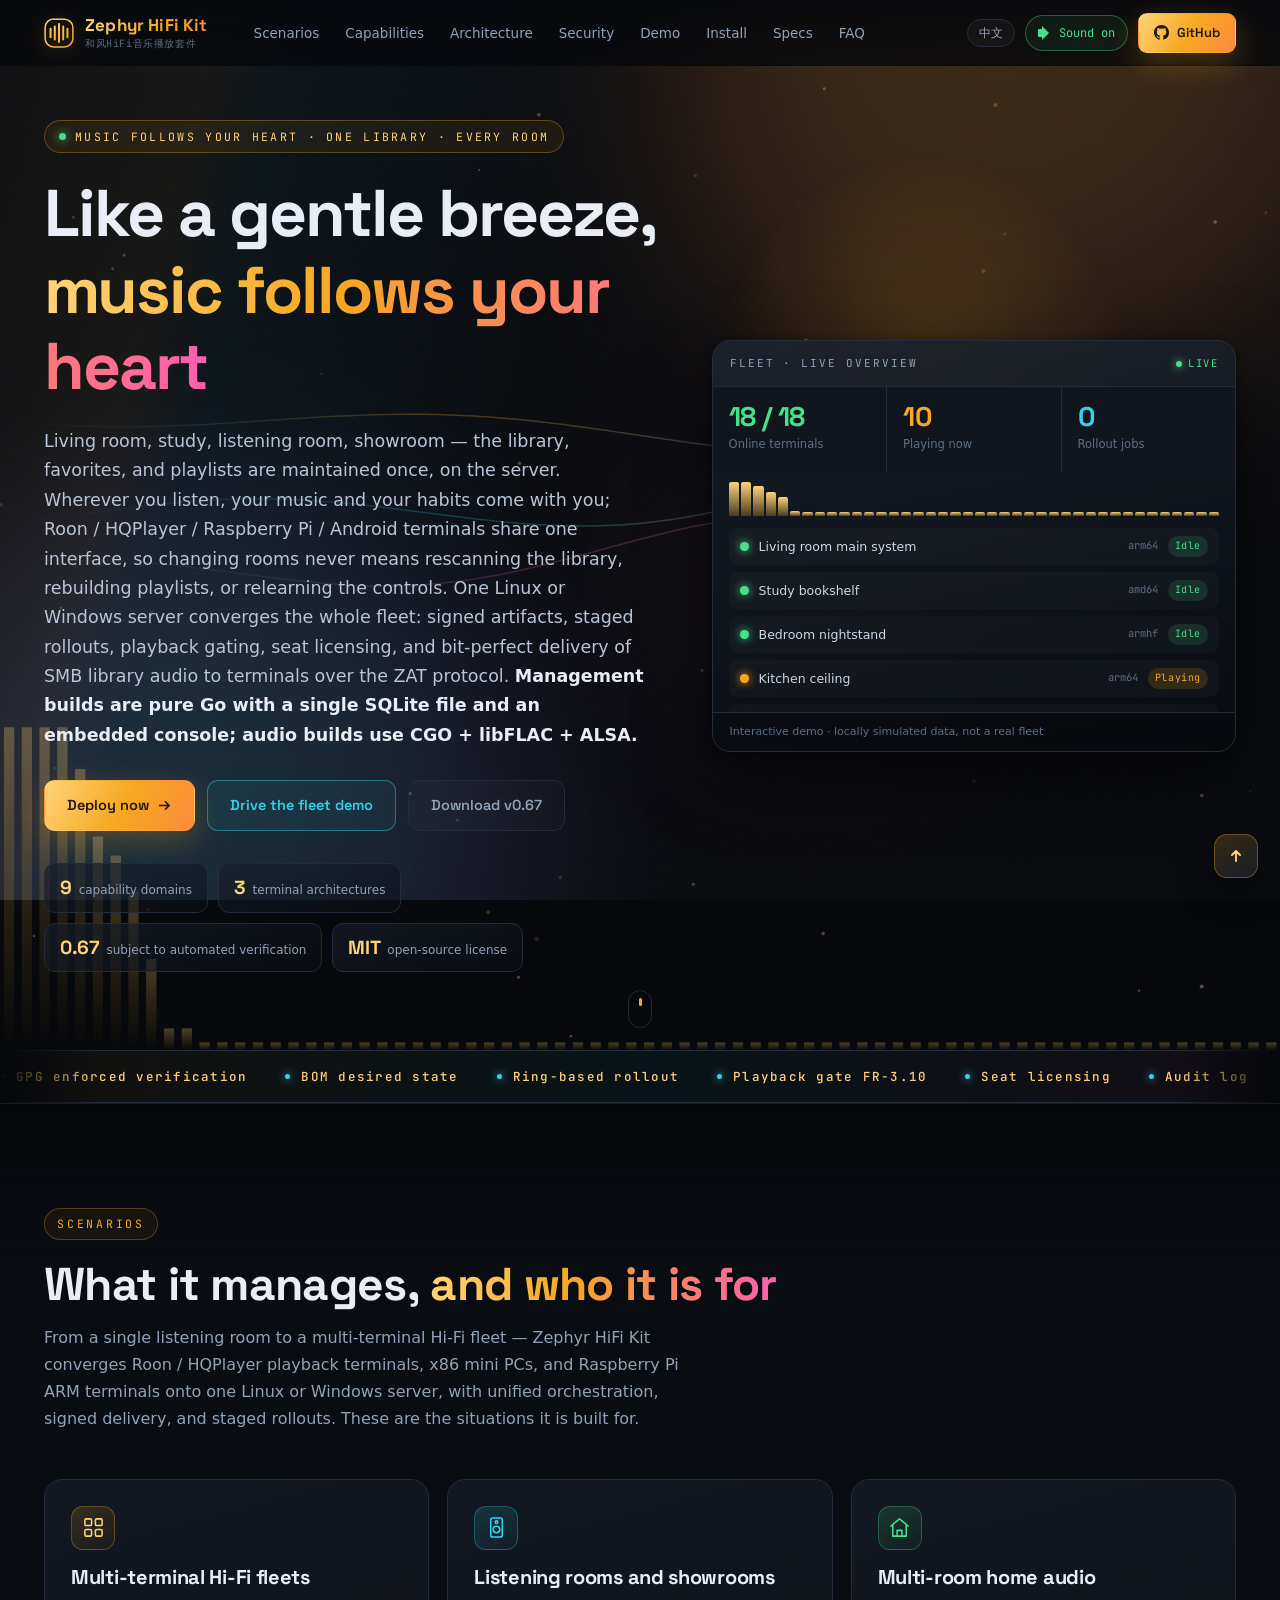
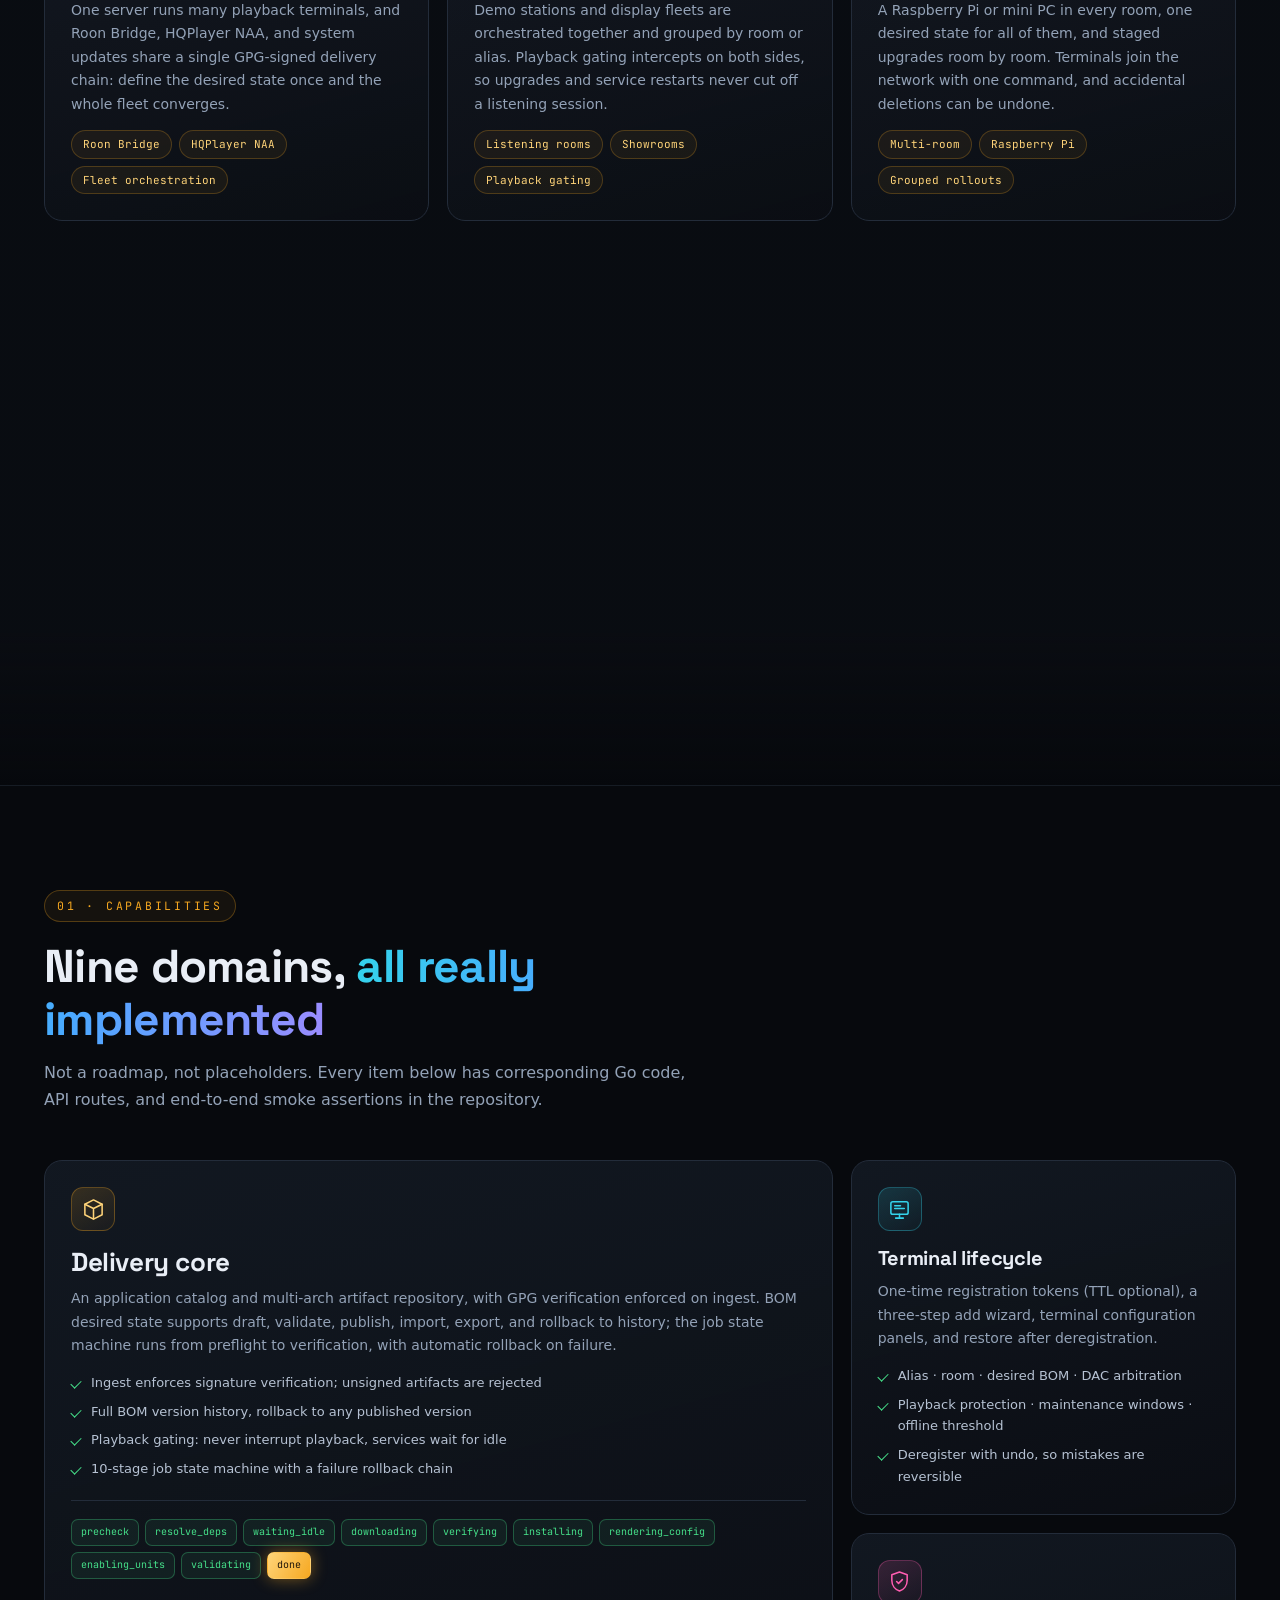
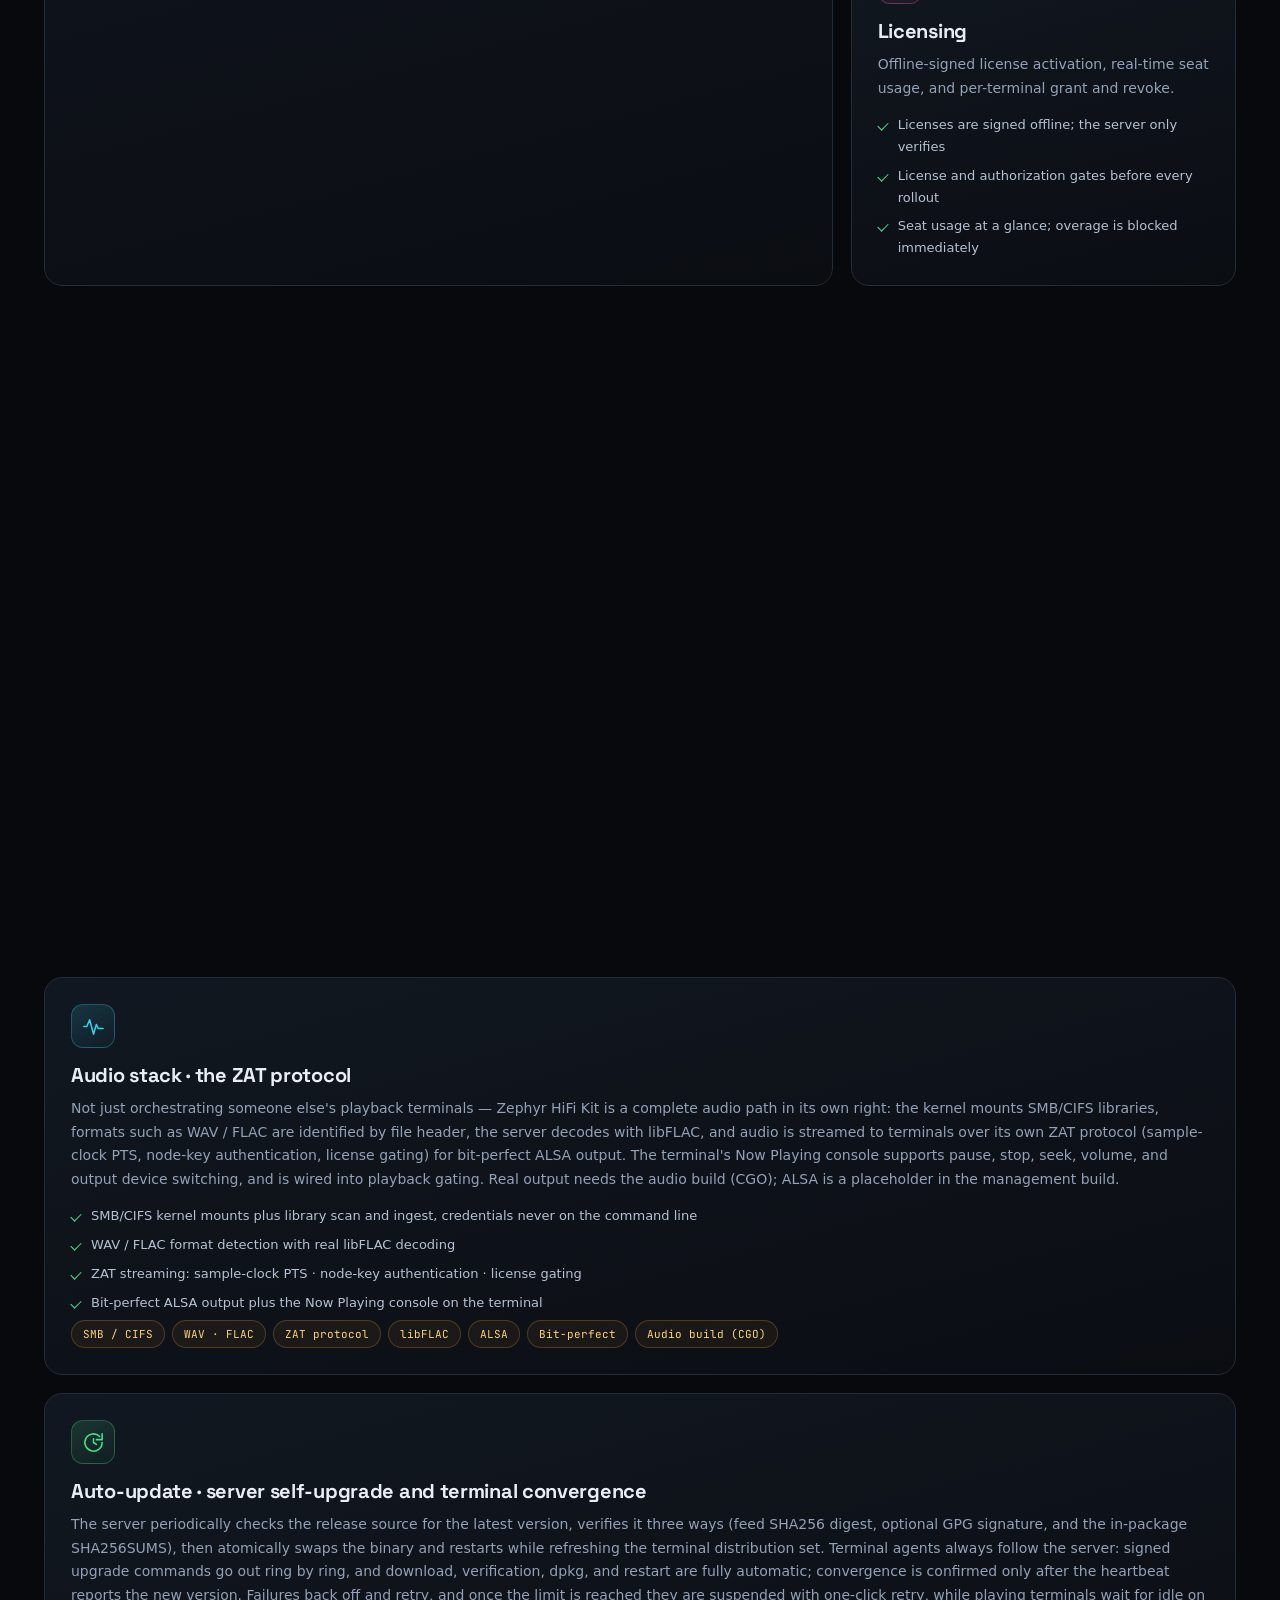
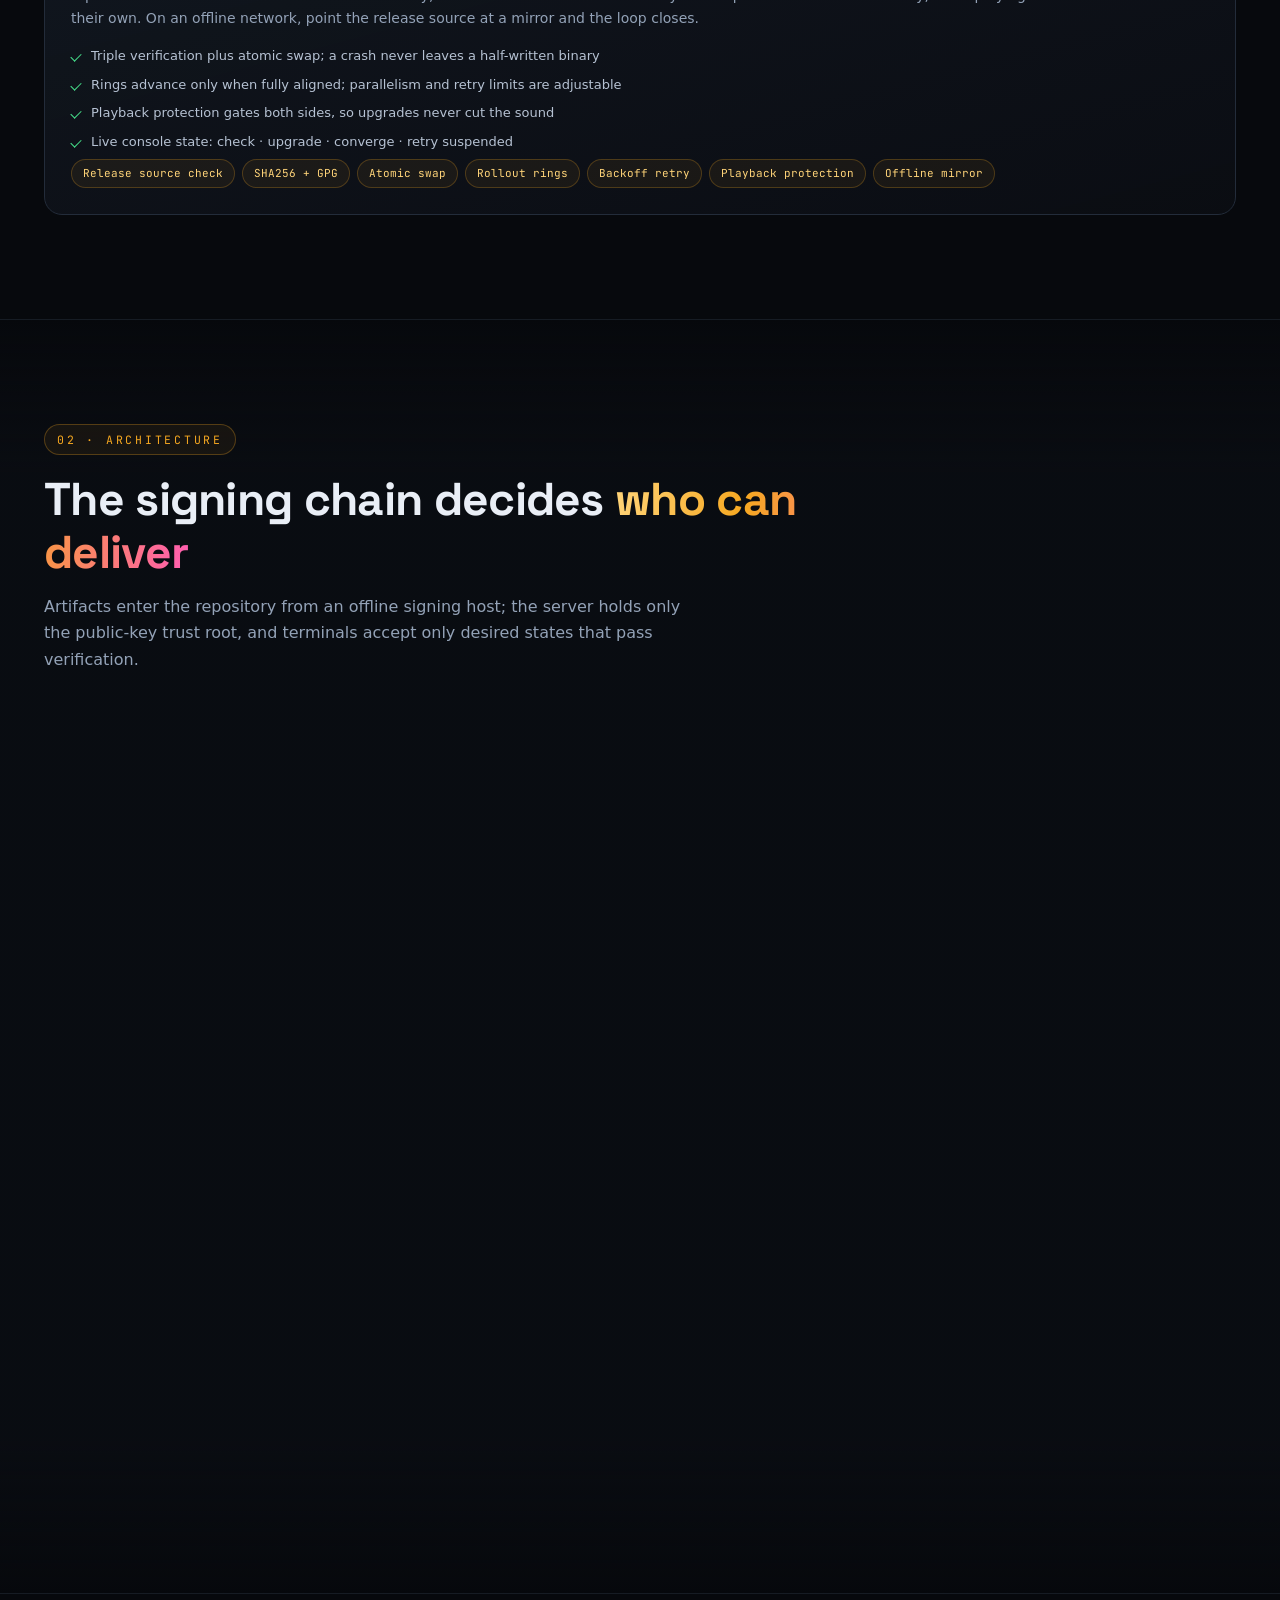
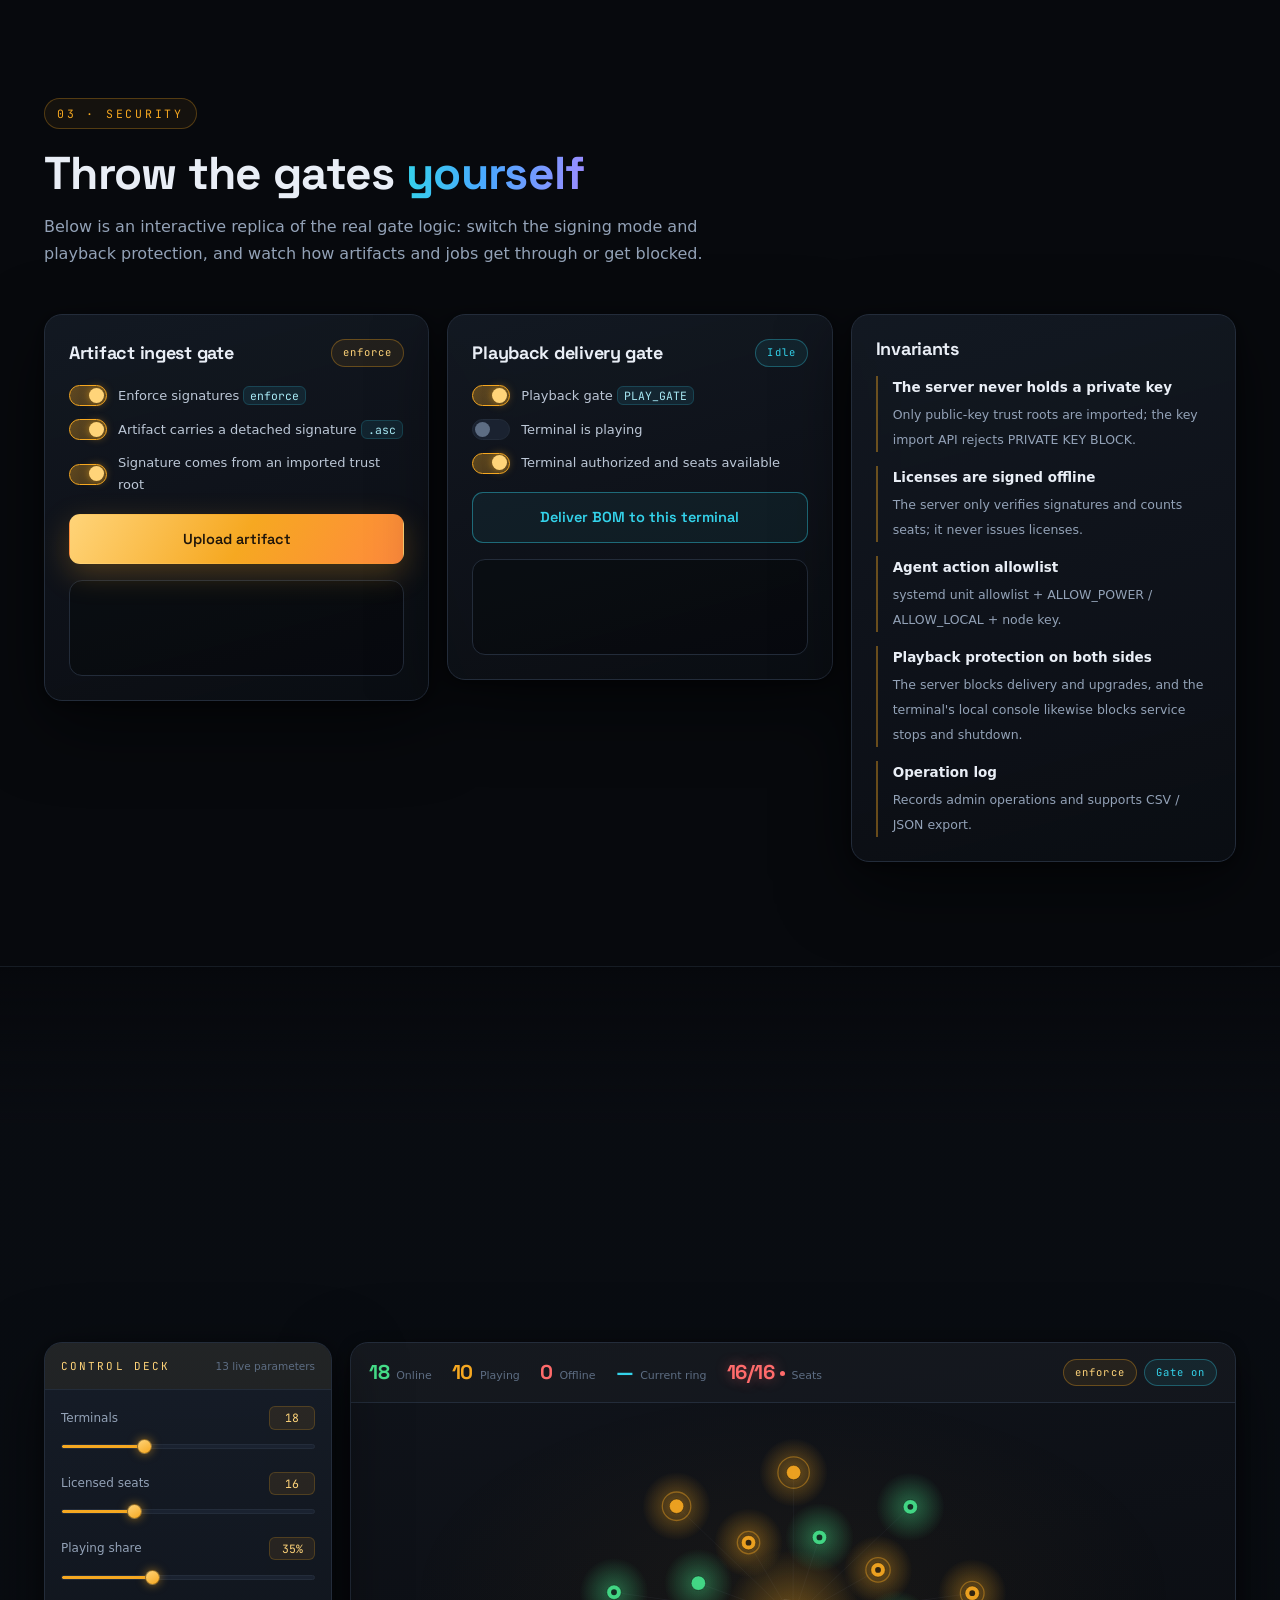
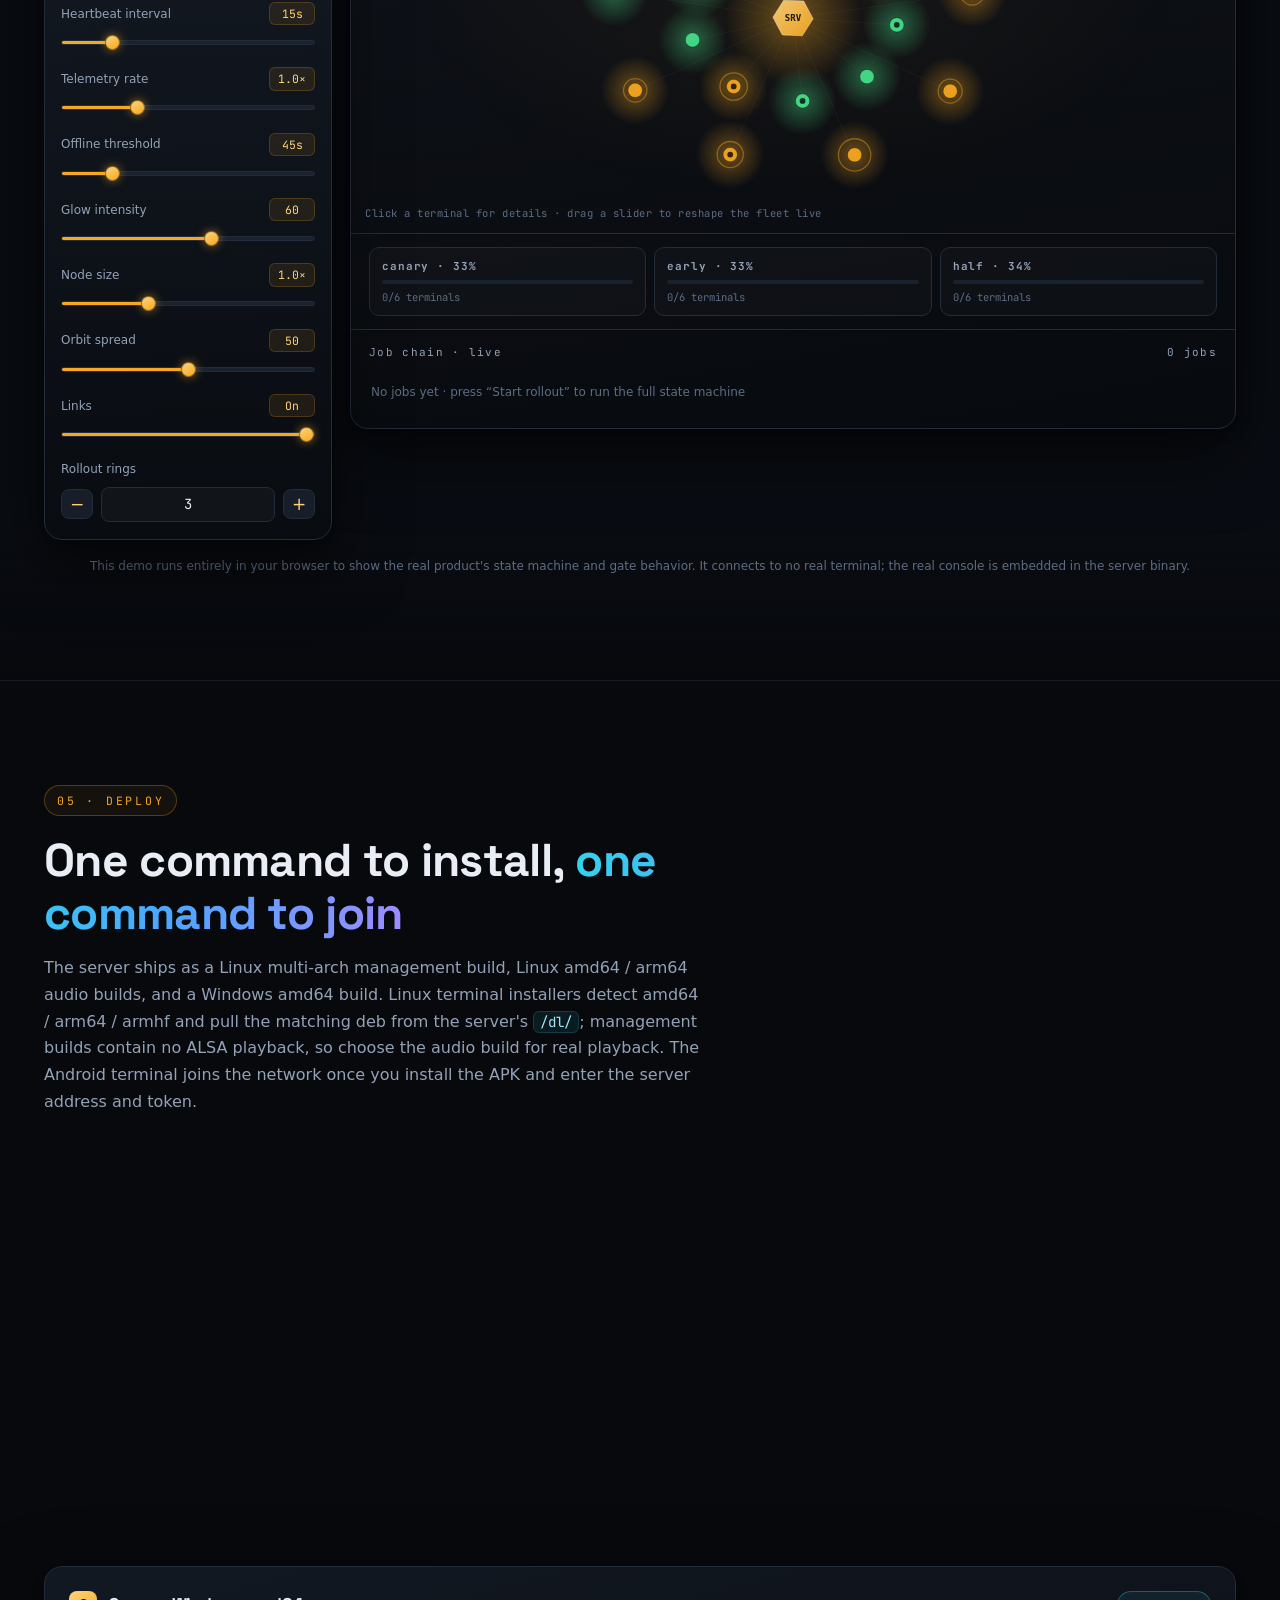
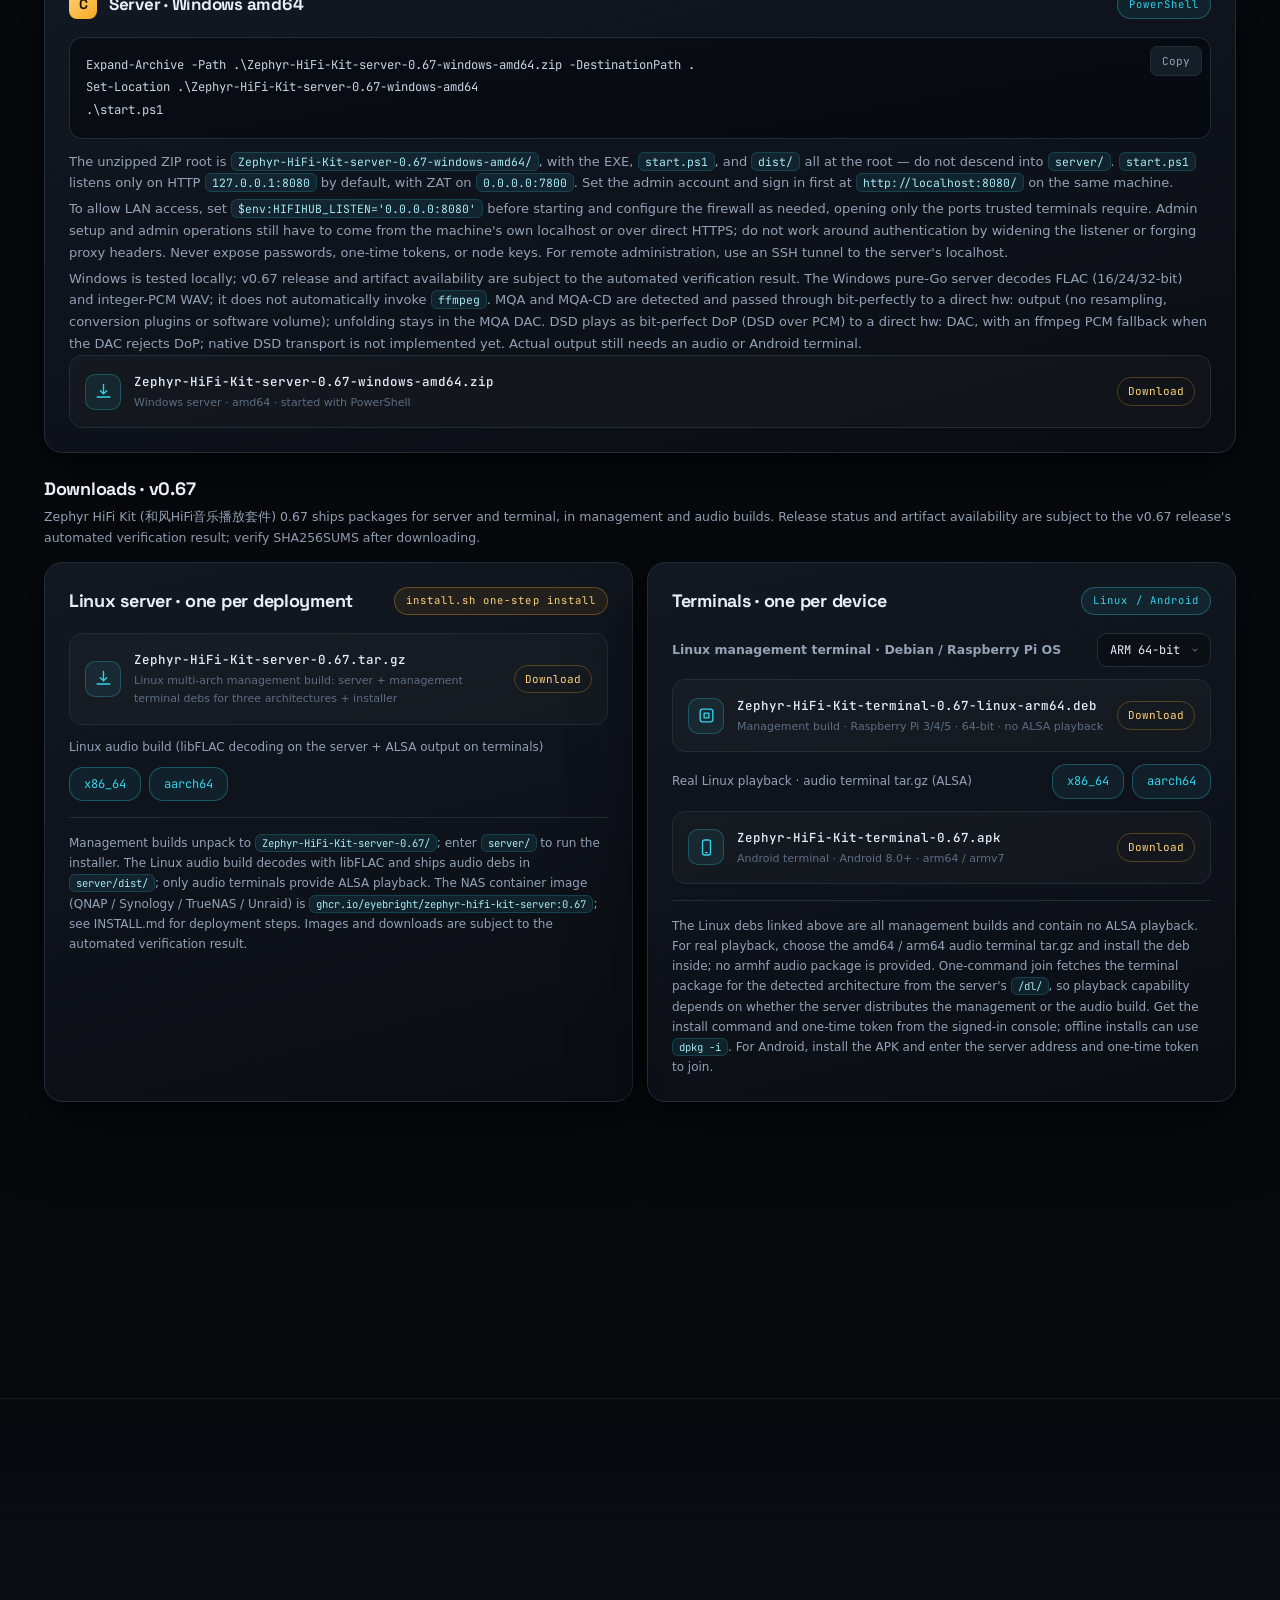
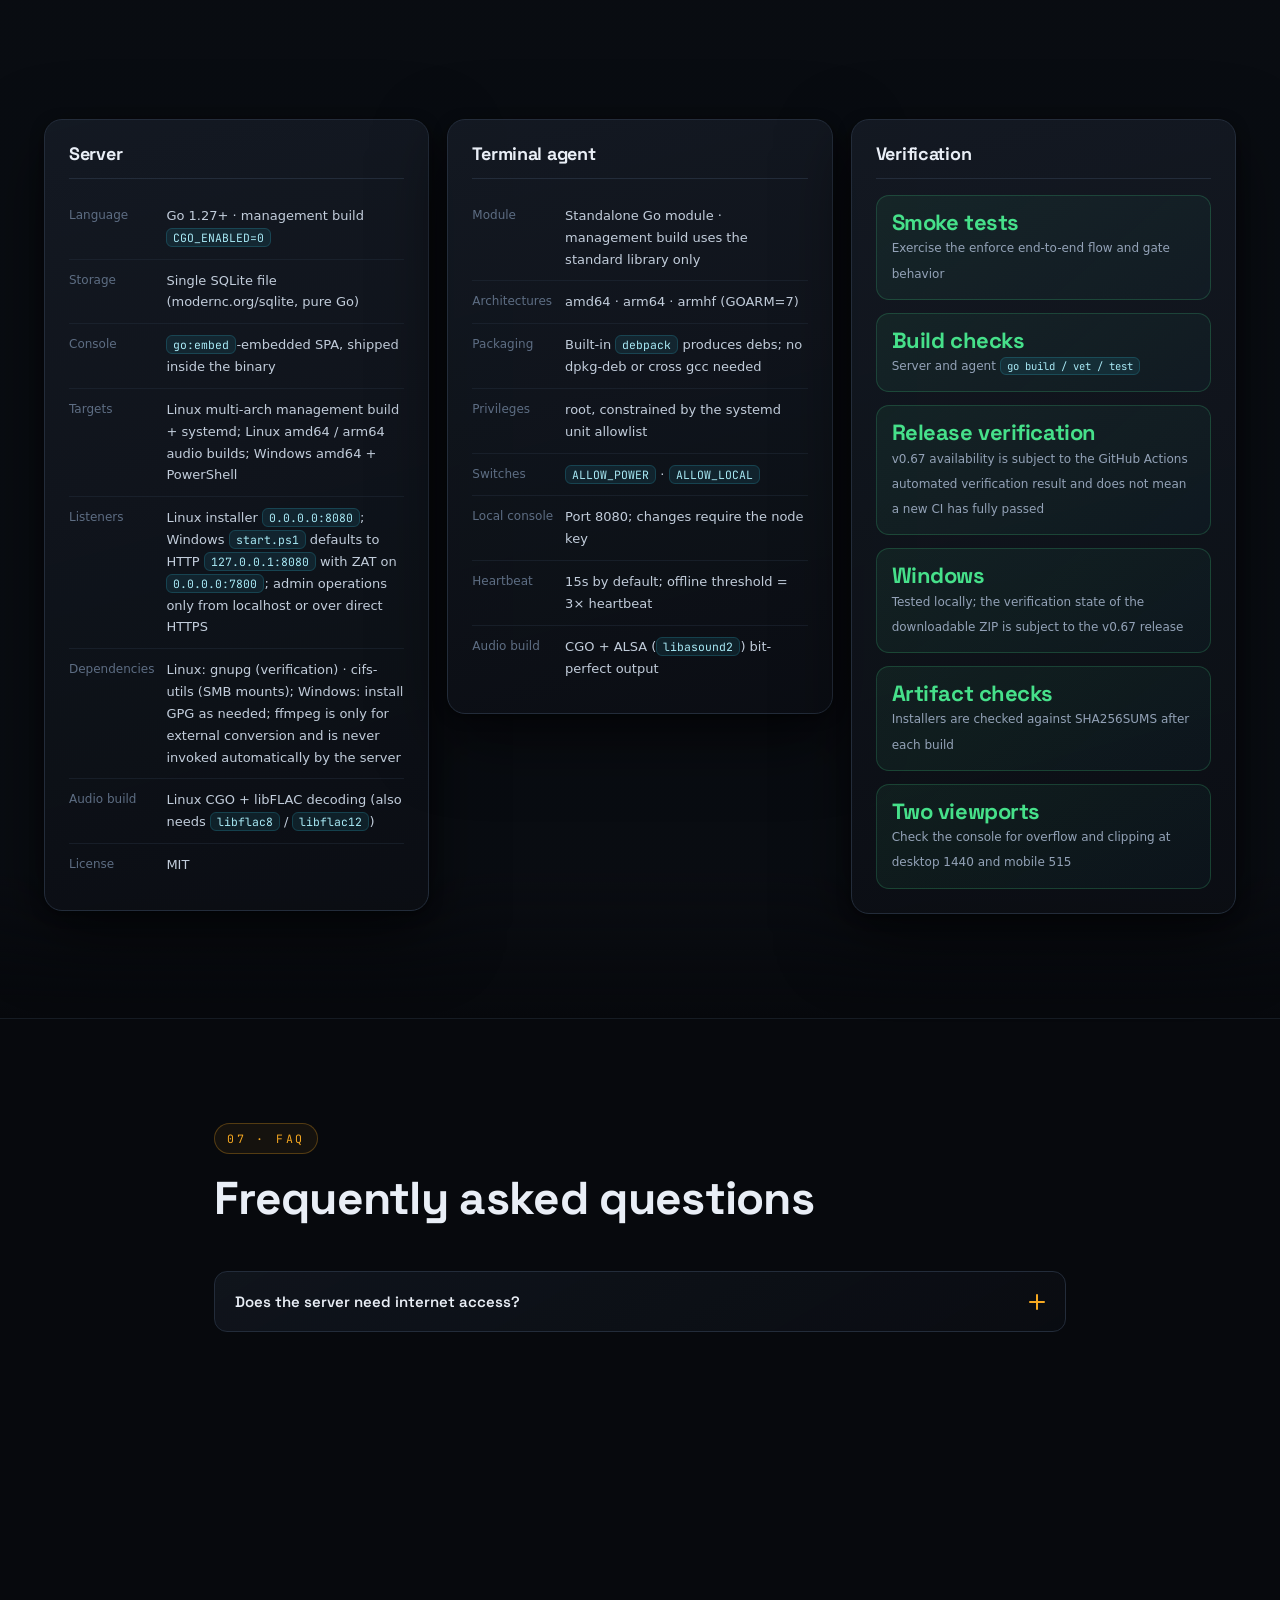
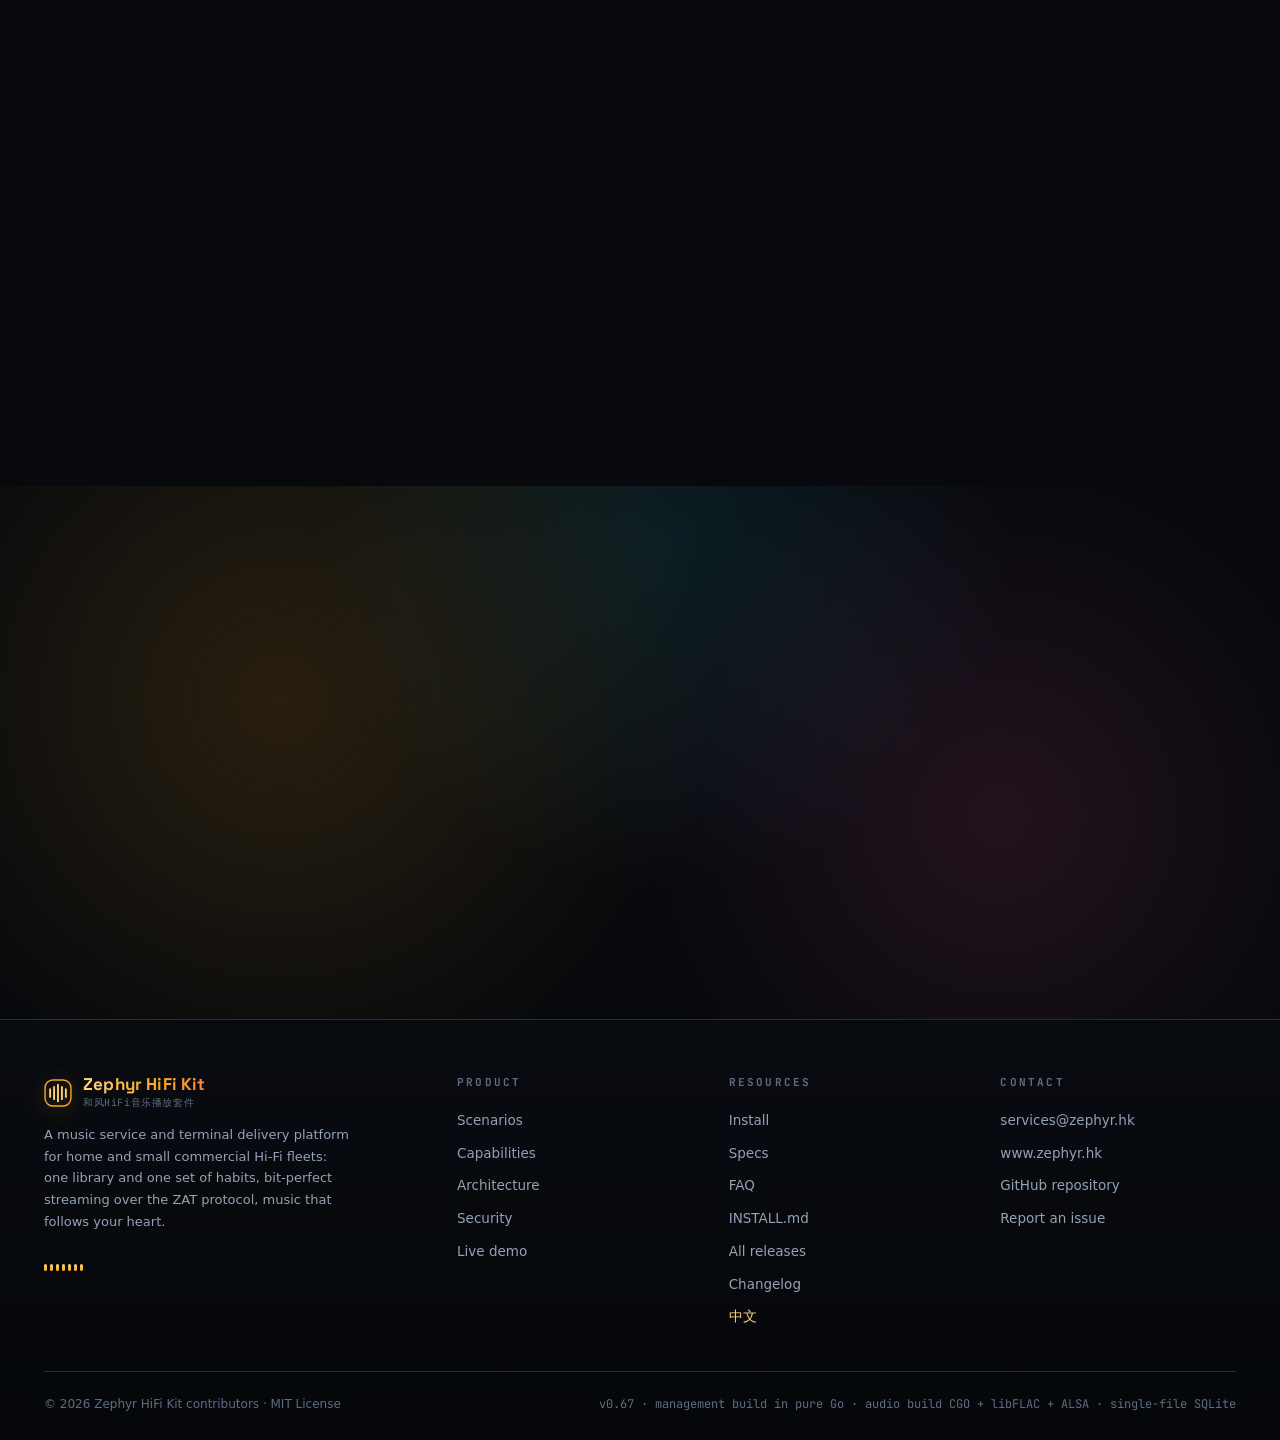
==== commit a21139b9: "release 0.67 Activated playback devices: per-terminal inline device strip with activation and custom" ====
--- a/docs/index.html
+++ b/docs/index.html
@@ -3,8 +3,8 @@
 <head>
 <meta charset="utf-8">
 <meta name="viewport" content="width=device-width, initial-scale=1, viewport-fit=cover">
-<title>Zephyr HiFi Kit 0.66 | Music follows your heart · 和风HiFi音乐播放套件</title>
-<meta name="description" content="Zephyr HiFi Kit (和风HiFi音乐播放套件) 0.66: one library, one set of favorites, one set of habits — your music follows your heart. Linux multi-arch and Windows amd64 servers, Linux management and audio terminals, Android APK. Unifies Roon / HQPlayer / system updates with signed artifacts, staged rollouts, playback gating, seat licensing, and ZAT audio streaming. Management terminals contain no ALSA playback; choose the audio build for real Linux playback. Release and artifact availability are subject to the v0.66 automated verification result.">
+<title>Zephyr HiFi Kit 0.67 | Music follows your heart · 和风HiFi音乐播放套件</title>
+<meta name="description" content="Zephyr HiFi Kit (和风HiFi音乐播放套件) 0.67: one library, one set of favorites, one set of habits — your music follows your heart. Linux multi-arch and Windows amd64 servers, Linux management and audio terminals, Android APK. Unifies Roon / HQPlayer / system updates with signed artifacts, staged rollouts, playback gating, seat licensing, and ZAT audio streaming. Management terminals contain no ALSA playback; choose the audio build for real Linux playback. Release and artifact availability are subject to the v0.67 automated verification result.">
 <meta name="keywords" content="Zephyr HiFi Kit,和风HiFi音乐播放套件,Hi-Fi fleet management,Roon multi-terminal management,HQPlayer NAA,listening room system,audio showroom,multi-room audio,one library many rooms,music follows your heart,Raspberry Pi Hi-Fi terminal,Linux music server,Windows music server,staged rollout,playback gating,seat licensing,ZAT audio protocol,SMB music library,FLAC decoding,ALSA bit-perfect">
 <meta name="robots" content="index, follow, max-image-preview:large, max-snippet:-1">
 <meta name="theme-color" content="#07090d">
@@ -15,16 +15,16 @@
 <meta property="og:type" content="website">
 <meta property="og:site_name" content="Zephyr HiFi Kit · 和风HiFi音乐播放套件">
 <meta property="og:locale" content="en_US">
-<meta property="og:title" content="Zephyr HiFi Kit 0.66 | Music follows your heart · 和风HiFi音乐播放套件">
-<meta property="og:description" content="Zephyr HiFi Kit (和风HiFi音乐播放套件): one library, one set of favorites, one set of habits — your music follows your heart. 0.66 ships Linux / Windows servers, Linux management and audio terminals, and an Android APK; management terminals contain no ALSA playback. Availability is subject to the v0.66 automated verification result.">
+<meta property="og:title" content="Zephyr HiFi Kit 0.67 | Music follows your heart · 和风HiFi音乐播放套件">
+<meta property="og:description" content="Zephyr HiFi Kit (和风HiFi音乐播放套件): one library, one set of favorites, one set of habits — your music follows your heart. 0.67 ships Linux / Windows servers, Linux management and audio terminals, and an Android APK; management terminals contain no ALSA playback. Availability is subject to the v0.67 automated verification result.">
 <meta property="og:url" content="https://zephyr.hk/">
 <meta property="og:image" content="https://zephyr.hk/og.png">
 <meta property="og:image:width" content="1536">
 <meta property="og:image:height" content="1024">
 <meta property="og:image:alt" content="Zephyr HiFi Kit · 和风HiFi音乐播放套件 — the single delivery source for your Hi-Fi fleet">
 <meta name="twitter:card" content="summary_large_image">
-<meta name="twitter:title" content="Zephyr HiFi Kit · 和风HiFi音乐播放套件 0.66">
-<meta name="twitter:description" content="Zephyr HiFi Kit (和风HiFi音乐播放套件): one library, many listening rooms. Linux / Windows servers orchestrate everything and stream over ZAT; choose the audio build for real Linux playback, since management debs contain no ALSA playback. Availability is subject to the v0.66 automated verification result.">
+<meta name="twitter:title" content="Zephyr HiFi Kit · 和风HiFi音乐播放套件 0.67">
+<meta name="twitter:description" content="Zephyr HiFi Kit (和风HiFi音乐播放套件): one library, many listening rooms. Linux / Windows servers orchestrate everything and stream over ZAT; choose the audio build for real Linux playback, since management debs contain no ALSA playback. Availability is subject to the v0.67 automated verification result.">
 <meta name="twitter:image" content="https://zephyr.hk/og.png">
 <meta name="twitter:image:alt" content="Zephyr HiFi Kit · 和风HiFi音乐播放套件 — the single delivery source for your Hi-Fi fleet">
 <link rel="icon" href="favicon.svg" type="image/svg+xml">
@@ -51,13 +51,13 @@
       "url": "https://zephyr.hk/",
       "image": "https://zephyr.hk/og.png",
       "screenshot": "https://zephyr.hk/og.png",
-      "description": "Zephyr HiFi Kit (和风HiFi音乐播放套件) 0.66: one library, one set of favorites, one set of habits — your music follows your heart. Linux / Windows servers orchestrate Roon / HQPlayer / system updates, with signed artifacts, staged rollouts, playback gating, seat licensing, and ZAT audio streaming. Linux management terminal debs contain no ALSA playback; real playback needs the audio build, and availability is subject to the v0.66 automated verification result.",
+      "description": "Zephyr HiFi Kit (和风HiFi音乐播放套件) 0.67: one library, one set of favorites, one set of habits — your music follows your heart. Linux / Windows servers orchestrate Roon / HQPlayer / system updates, with signed artifacts, staged rollouts, playback gating, seat licensing, and ZAT audio streaming. Linux management terminal debs contain no ALSA playback; real playback needs the audio build, and availability is subject to the v0.67 automated verification result.",
       "applicationCategory": "MultimediaApplication",
       "applicationSubCategory": "Hi-Fi fleet management and artifact delivery",
       "operatingSystem": "Linux multi-arch server; Windows amd64 server; Linux management terminals amd64 / arm64 / armhf, audio terminals amd64 / arm64; Android 8.0+ (arm64 / armv7)",
-      "softwareVersion": "0.66",
+      "softwareVersion": "0.67",
       "license": "https://opensource.org/licenses/MIT",
-      "downloadUrl": "https://github.com/Eyebright/Zephyr-HiFi-Kit/releases/tag/v0.66",
+      "downloadUrl": "https://github.com/Eyebright/Zephyr-HiFi-Kit/releases/tag/v0.67",
       "installUrl": "https://zephyr.hk/#install",
       "offers": { "@type": "Offer", "price": "0", "priceCurrency": "USD" },
       "featureList": [
@@ -160,12 +160,12 @@
       <div class="hero-cta rv" style="--d:230ms">
         <a class="btn gold" href="#install">Deploy now<svg viewBox="0 0 16 16" width="15" height="15" aria-hidden="true"><path fill="none" stroke="currentColor" stroke-width="1.8" stroke-linecap="round" stroke-linejoin="round" d="M3 8h10M9 4l4 4-4 4"/></svg></a>
         <a class="btn line" href="#demo">Drive the fleet demo</a>
-        <a class="btn ghost" href="https://github.com/Eyebright/Zephyr-HiFi-Kit/releases/tag/v0.66" target="_blank" rel="noopener">Download v0.66</a>
+        <a class="btn ghost" href="https://github.com/Eyebright/Zephyr-HiFi-Kit/releases/tag/v0.67" target="_blank" rel="noopener">Download v0.67</a>
       </div>
       <ul class="hero-chips rv" style="--d:310ms">
         <li><b>9</b>capability domains</li>
         <li><b>3</b>terminal architectures</li>
-        <li><b>0.66</b>subject to automated verification</li>
+        <li><b>0.67</b>subject to automated verification</li>
         <li><b>MIT</b>open-source license</li>
       </ul>
     </div>
@@ -512,8 +512,8 @@
         <div class="code" data-copy>
           <button class="copy" type="button" aria-label="Copy the server install command">Copy</button>
 <pre><code>sudo apt-get update &amp;&amp; sudo apt-get install -y gnupg
-tar -xzf Zephyr-HiFi-Kit-server-0.66.tar.gz
-cd Zephyr-HiFi-Kit-server-0.66/server
+tar -xzf Zephyr-HiFi-Kit-server-0.67.tar.gz
+cd Zephyr-HiFi-Kit-server-0.67/server
 sudo ./install.sh
 curl -s http://127.0.0.1:8080/api/v1/health</code></pre>
         </div>
@@ -535,22 +535,22 @@
       <div class="ic-h"><span class="ic-n">C</span><h3>Server · Windows amd64</h3><span class="pill cyan">PowerShell</span></div>
       <div class="code" data-copy>
         <button class="copy" type="button" aria-label="Copy the Windows server start command">Copy</button>
-<pre><code>Expand-Archive -Path .\Zephyr-HiFi-Kit-server-0.66-windows-amd64.zip -DestinationPath .
-Set-Location .\Zephyr-HiFi-Kit-server-0.66-windows-amd64
+<pre><code>Expand-Archive -Path .\Zephyr-HiFi-Kit-server-0.67-windows-amd64.zip -DestinationPath .
+Set-Location .\Zephyr-HiFi-Kit-server-0.67-windows-amd64
 .\start.ps1</code></pre>
       </div>
-      <p class="ic-p">The unzipped ZIP root is <code>Zephyr-HiFi-Kit-server-0.66-windows-amd64/</code>, with the EXE, <code>start.ps1</code>, and <code>dist/</code> all at the root — do not descend into <code>server/</code>. <code>start.ps1</code> listens only on HTTP <code>127.0.0.1:8080</code> by default, with ZAT on <code>0.0.0.0:7800</code>. Set the admin account and sign in first at <code>http://localhost:8080/</code> on the same machine.</p>
+      <p class="ic-p">The unzipped ZIP root is <code>Zephyr-HiFi-Kit-server-0.67-windows-amd64/</code>, with the EXE, <code>start.ps1</code>, and <code>dist/</code> all at the root — do not descend into <code>server/</code>. <code>start.ps1</code> listens only on HTTP <code>127.0.0.1:8080</code> by default, with ZAT on <code>0.0.0.0:7800</code>. Set the admin account and sign in first at <code>http://localhost:8080/</code> on the same machine.</p>
       <p class="ic-p">To allow LAN access, set <code>$env:HIFIHUB_LISTEN='0.0.0.0:8080'</code> before starting and configure the firewall as needed, opening only the ports trusted terminals require. Admin setup and admin operations still have to come from the machine's own localhost or over direct HTTPS; do not work around authentication by widening the listener or forging proxy headers. Never expose passwords, one-time tokens, or node keys. For remote administration, use an SSH tunnel to the server's localhost.</p>
-      <p class="ic-p">Windows is tested locally; v0.66 release and artifact availability are subject to the automated verification result. The Windows pure-Go server decodes FLAC (16/24/32-bit) and integer-PCM WAV; it does not automatically invoke <code>ffmpeg</code>. MQA and MQA-CD are detected and passed through bit-perfectly to a direct hw: output (no resampling, conversion plugins or software volume); unfolding stays in the MQA DAC. DSD plays as bit-perfect DoP (DSD over PCM) to a direct hw: DAC, with an ffmpeg PCM fallback when the DAC rejects DoP; native DSD transport is not implemented yet. Actual output still needs an audio or Android terminal.</p>
-      <a class="dl-item" href="https://github.com/Eyebright/Zephyr-HiFi-Kit/releases/download/v0.66/Zephyr-HiFi-Kit-server-0.66-windows-amd64.zip">
+      <p class="ic-p">Windows is tested locally; v0.67 release and artifact availability are subject to the automated verification result. The Windows pure-Go server decodes FLAC (16/24/32-bit) and integer-PCM WAV; it does not automatically invoke <code>ffmpeg</code>. MQA and MQA-CD are detected and passed through bit-perfectly to a direct hw: output (no resampling, conversion plugins or software volume); unfolding stays in the MQA DAC. DSD plays as bit-perfect DoP (DSD over PCM) to a direct hw: DAC, with an ffmpeg PCM fallback when the DAC rejects DoP; native DSD transport is not implemented yet. Actual output still needs an audio or Android terminal.</p>
+      <a class="dl-item" href="https://github.com/Eyebright/Zephyr-HiFi-Kit/releases/download/v0.67/Zephyr-HiFi-Kit-server-0.67-windows-amd64.zip">
         <span class="dl-ico" aria-hidden="true"><svg viewBox="0 0 24 24"><path d="M12 3v12m0 0 4-4m-4 4-4-4M4 19h16"/></svg></span>
-        <span class="dl-txt"><b>Zephyr-HiFi-Kit-server-0.66-windows-amd64.zip</b><i>Windows server · amd64 · started with PowerShell</i></span>
+        <span class="dl-txt"><b>Zephyr-HiFi-Kit-server-0.67-windows-amd64.zip</b><i>Windows server · amd64 · started with PowerShell</i></span>
         <span class="dl-go">Download</span>
       </a>
     </div>
     <div class="dl-lead rv">
-      <h3>Downloads · v0.66</h3>
-      <p>Zephyr HiFi Kit (和风HiFi音乐播放套件) 0.66 ships packages for server and terminal, in management and audio builds. Release status and artifact availability are subject to the v0.66 release's automated verification result; verify SHA256SUMS after downloading.</p>
+      <h3>Downloads · v0.67</h3>
+      <p>Zephyr HiFi Kit (和风HiFi音乐播放套件) 0.67 ships packages for server and terminal, in management and audio builds. Release status and artifact availability are subject to the v0.67 release's automated verification result; verify SHA256SUMS after downloading.</p>
     </div>
     <div class="dl-duo">
       <div class="dl-card rv">
@@ -559,20 +559,20 @@
           <span class="pill">install.sh one-step install</span>
         </div>
         <div class="dl-stack">
-          <a class="dl-item" href="https://github.com/Eyebright/Zephyr-HiFi-Kit/releases/download/v0.66/Zephyr-HiFi-Kit-server-0.66.tar.gz">
+          <a class="dl-item" href="https://github.com/Eyebright/Zephyr-HiFi-Kit/releases/download/v0.67/Zephyr-HiFi-Kit-server-0.67.tar.gz">
             <span class="dl-ico" aria-hidden="true"><svg viewBox="0 0 24 24"><path d="M12 3v12m0 0 4-4m-4 4-4-4M4 19h16"/></svg></span>
-            <span class="dl-txt"><b>Zephyr-HiFi-Kit-server-0.66.tar.gz</b><i>Linux multi-arch management build: server + management terminal debs for three architectures + installer</i></span>
+            <span class="dl-txt"><b>Zephyr-HiFi-Kit-server-0.67.tar.gz</b><i>Linux multi-arch management build: server + management terminal debs for three architectures + installer</i></span>
             <span class="dl-go">Download</span>
           </a>
           <div class="dl-sub">
             <span class="dl-sub-t">Linux audio build (libFLAC decoding on the server + ALSA output on terminals)</span>
             <span class="dl-chips">
-              <a href="https://github.com/Eyebright/Zephyr-HiFi-Kit/releases/download/v0.66/Zephyr-HiFi-Kit-server-0.66-audio-amd64.tar.gz">x86_64</a>
-              <a href="https://github.com/Eyebright/Zephyr-HiFi-Kit/releases/download/v0.66/Zephyr-HiFi-Kit-server-0.66-audio-arm64.tar.gz">aarch64</a>
+              <a href="https://github.com/Eyebright/Zephyr-HiFi-Kit/releases/download/v0.67/Zephyr-HiFi-Kit-server-0.67-audio-amd64.tar.gz">x86_64</a>
+              <a href="https://github.com/Eyebright/Zephyr-HiFi-Kit/releases/download/v0.67/Zephyr-HiFi-Kit-server-0.67-audio-arm64.tar.gz">aarch64</a>
             </span>
           </div>
         </div>
-        <div class="dl-note">Management builds unpack to <code>Zephyr-HiFi-Kit-server-0.66/</code>; enter <code>server/</code> to run the installer. The Linux audio build decodes with libFLAC and ships audio debs in <code>server/dist/</code>; only audio terminals provide ALSA playback. The NAS container image (QNAP / Synology / TrueNAS / Unraid) is <code>ghcr.io/eyebright/zephyr-hifi-kit-server:0.66</code>; see INSTALL.md for deployment steps. Images and downloads are subject to the automated verification result.</div>
+        <div class="dl-note">Management builds unpack to <code>Zephyr-HiFi-Kit-server-0.67/</code>; enter <code>server/</code> to run the installer. The Linux audio build decodes with libFLAC and ships audio debs in <code>server/dist/</code>; only audio terminals provide ALSA playback. The NAS container image (QNAP / Synology / TrueNAS / Unraid) is <code>ghcr.io/eyebright/zephyr-hifi-kit-server:0.67</code>; see INSTALL.md for deployment steps. Images and downloads are subject to the automated verification result.</div>
       </div>
       <div class="dl-card rv">
         <div class="dl-h">
@@ -588,21 +588,21 @@
               <option value="armhf">ARM 32-bit</option>
             </select>
           </div>
-          <a class="dl-item" id="dl-deb" href="https://github.com/Eyebright/Zephyr-HiFi-Kit/releases/download/v0.66/Zephyr-HiFi-Kit-terminal-0.66-linux-arm64.deb">
+          <a class="dl-item" id="dl-deb" href="https://github.com/Eyebright/Zephyr-HiFi-Kit/releases/download/v0.67/Zephyr-HiFi-Kit-terminal-0.67-linux-arm64.deb">
             <span class="dl-ico" aria-hidden="true"><svg viewBox="0 0 24 24"><rect x="4" y="4" width="16" height="16" rx="3"/><path d="M9 9h6v6H9z"/></svg></span>
-            <span class="dl-txt"><b id="dl-deb-name">Zephyr-HiFi-Kit-terminal-0.66-linux-arm64.deb</b><i id="dl-deb-meta">Management build · Raspberry Pi 3/4/5 · 64-bit · no ALSA playback</i></span>
+            <span class="dl-txt"><b id="dl-deb-name">Zephyr-HiFi-Kit-terminal-0.67-linux-arm64.deb</b><i id="dl-deb-meta">Management build · Raspberry Pi 3/4/5 · 64-bit · no ALSA playback</i></span>
             <span class="dl-go">Download</span>
           </a>
           <div class="dl-sub">
             <span class="dl-sub-t">Real Linux playback · audio terminal tar.gz (ALSA)</span>
             <span class="dl-chips">
-              <a href="https://github.com/Eyebright/Zephyr-HiFi-Kit/releases/download/v0.66/Zephyr-HiFi-Kit-terminal-0.66-audio-amd64.tar.gz">x86_64</a>
-              <a href="https://github.com/Eyebright/Zephyr-HiFi-Kit/releases/download/v0.66/Zephyr-HiFi-Kit-terminal-0.66-audio-arm64.tar.gz">aarch64</a>
+              <a href="https://github.com/Eyebright/Zephyr-HiFi-Kit/releases/download/v0.67/Zephyr-HiFi-Kit-terminal-0.67-audio-amd64.tar.gz">x86_64</a>
+              <a href="https://github.com/Eyebright/Zephyr-HiFi-Kit/releases/download/v0.67/Zephyr-HiFi-Kit-terminal-0.67-audio-arm64.tar.gz">aarch64</a>
             </span>
           </div>
-          <a class="dl-item" href="https://github.com/Eyebright/Zephyr-HiFi-Kit/releases/download/v0.66/Zephyr-HiFi-Kit-terminal-0.66.apk">
+          <a class="dl-item" href="https://github.com/Eyebright/Zephyr-HiFi-Kit/releases/download/v0.67/Zephyr-HiFi-Kit-terminal-0.67.apk">
             <span class="dl-ico" aria-hidden="true"><svg viewBox="0 0 24 24"><rect x="7" y="2.5" width="10" height="19" rx="2.5"/><path d="M11 18.5h2"/></svg></span>
-            <span class="dl-txt"><b>Zephyr-HiFi-Kit-terminal-0.66.apk</b><i>Android terminal · Android 8.0+ · arm64 / armv7</i></span>
+            <span class="dl-txt"><b>Zephyr-HiFi-Kit-terminal-0.67.apk</b><i>Android terminal · Android 8.0+ · arm64 / armv7</i></span>
             <span class="dl-go">Download</span>
           </a>
         </div>
@@ -610,9 +610,9 @@
       </div>
     </div>
     <div class="dl-docs">
-      <a class="dl-item rv" href="https://github.com/Eyebright/Zephyr-HiFi-Kit/releases/tag/v0.66" target="_blank" rel="noopener">
+      <a class="dl-item rv" href="https://github.com/Eyebright/Zephyr-HiFi-Kit/releases/tag/v0.67" target="_blank" rel="noopener">
         <span class="dl-ico" aria-hidden="true"><svg viewBox="0 0 24 24"><path d="M4 6h16M4 12h16M4 18h10"/></svg></span>
-        <span class="dl-txt"><b>Release notes and checksums</b><i>v0.66 availability is subject to automated verification; verify SHA256SUMS after downloading</i></span>
+        <span class="dl-txt"><b>Release notes and checksums</b><i>v0.67 availability is subject to automated verification; verify SHA256SUMS after downloading</i></span>
         <span class="dl-go">View</span>
       </a>
       <a class="dl-item rv" href="https://github.com/Eyebright/Zephyr-HiFi-Kit/blob/main/INSTALL.md" target="_blank" rel="noopener">
@@ -674,8 +674,8 @@
         <div class="ver-list">
           <div class="ver-i"><b>Smoke tests</b><span>Exercise the enforce end-to-end flow and gate behavior</span></div>
           <div class="ver-i"><b>Build checks</b><span>Server and agent <code>go build / vet / test</code></span></div>
-          <div class="ver-i"><b>Release verification</b><span>v0.66 availability is subject to the GitHub Actions automated verification result and does not mean a new CI has fully passed</span></div>
-          <div class="ver-i"><b>Windows</b><span>Tested locally; the verification state of the downloadable ZIP is subject to the v0.66 release</span></div>
+          <div class="ver-i"><b>Release verification</b><span>v0.67 availability is subject to the GitHub Actions automated verification result and does not mean a new CI has fully passed</span></div>
+          <div class="ver-i"><b>Windows</b><span>Tested locally; the verification state of the downloadable ZIP is subject to the v0.67 release</span></div>
           <div class="ver-i"><b>Artifact checks</b><span>Installers are checked against SHA256SUMS after each build</span></div>
           <div class="ver-i"><b>Two viewports</b><span>Check the console for overflow and clipping at desktop 1440 and mobile 515</span></div>
         </div>
@@ -700,7 +700,7 @@
       <details class="rv"><summary>Where does console authentication happen?<span class="fq-i" aria-hidden="true"></span></summary><div class="fq-b"><p>The console has built-in single-admin authentication, and first run walks you through setting the admin name and password. Admin operations are allowed only from the server's own localhost or over direct HTTPS; the backend does not trust TLS forwarding headers from reverse proxies.</p></div></details>
       <details class="rv"><summary>What if I delete a BOM version or a terminal by mistake?<span class="fq-i" aria-hidden="true"></span></summary><div class="fq-b"><p>BOM keeps full version history and can roll back to any published version; a rollback creates a new published version instead of overwriting history. Deregistered terminals can be restored. Destructive actions in the console all come with an undo entry.</p></div></details>
       <details class="rv"><summary>Which terminal hardware is supported?<span class="fq-i" aria-hidden="true"></span></summary><div class="fq-b"><p>The installer detects amd64, arm64, and armhf automatically, covering x86 mini PCs, Raspberry Pi 4/5 (64-bit), and Raspberry Pi 2/3 (32-bit). The management agent depends only on the standard library, and debs are produced by the built-in debpack, so target machines need no build tools.</p></div></details>
-      <details class="rv"><summary>Is the audio playback real? How do the management and audio builds differ?<span class="fq-i" aria-hidden="true"></span></summary><div class="fq-b"><p>Yes. The management build is pure Go (<code>CGO_ENABLED=0</code>) with placeholder ALSA output, suited to orchestration-only setups without audio hardware; the audio build decodes with CGO + libFLAC and outputs bit-perfect ALSA on the terminal, streamed over the ZAT protocol. Audio-build verification covers amd64 / arm64 builds, an ALSA <code>null</code> loopback, and a FLAC decode round trip (asserting bit-identical PCM); v0.66 results are subject to the release's automated verification record. Both builds share the same engine name, configuration, and systemd unit, so they are interchangeable.</p></div></details>
+      <details class="rv"><summary>Is the audio playback real? How do the management and audio builds differ?<span class="fq-i" aria-hidden="true"></span></summary><div class="fq-b"><p>Yes. The management build is pure Go (<code>CGO_ENABLED=0</code>) with placeholder ALSA output, suited to orchestration-only setups without audio hardware; the audio build decodes with CGO + libFLAC and outputs bit-perfect ALSA on the terminal, streamed over the ZAT protocol. Audio-build verification covers amd64 / arm64 builds, an ALSA <code>null</code> loopback, and a FLAC decode round trip (asserting bit-identical PCM); v0.67 results are subject to the release's automated verification record. Both builds share the same engine name, configuration, and systemd unit, so they are interchangeable.</p></div></details>
       <details class="rv"><summary>How are music libraries connected, and which formats are supported?<span class="fq-i" aria-hidden="true"></span></summary><div class="fq-b"><p>The Linux server mounts SMB/CIFS shares with the kernel's <code>mount.cifs</code> (requires <code>cifs-utils</code>), scans the library, identifies formats by file header (WAV / FLAC and others), and ingests them as playable tracks. During playback the server decodes and streams over ZAT to authorized terminals, which output through ALSA. Mount credentials are written to a restricted file and never appear on the command line or in API responses.</p></div></details>
     </div>
   </div>
@@ -712,9 +712,9 @@
     <div class="cta-in rv">
       <span class="kicker">READY TO DEPLOY</span>
       <h2>Try it now, and let <span class="grad-warm">music follow your heart</span></h2>
-      <p>Choose the 0.66 server and terminal packages and join each terminal with one command; release status is subject to the v0.66 automated verification result.</p>
+      <p>Choose the 0.67 server and terminal packages and join each terminal with one command; release status is subject to the v0.67 automated verification result.</p>
       <div class="cta-btns">
-        <a class="btn gold lg" href="https://github.com/Eyebright/Zephyr-HiFi-Kit/releases/download/v0.66/Zephyr-HiFi-Kit-server-0.66.tar.gz">Download v0.66</a>
+        <a class="btn gold lg" href="https://github.com/Eyebright/Zephyr-HiFi-Kit/releases/download/v0.67/Zephyr-HiFi-Kit-server-0.67.tar.gz">Download v0.67</a>
         <a class="btn line lg" href="https://github.com/Eyebright/Zephyr-HiFi-Kit" target="_blank" rel="noopener">View source</a>
         <a class="btn ghost lg" href="https://github.com/Eyebright/Zephyr-HiFi-Kit/blob/main/INSTALL.md" target="_blank" rel="noopener">Deployment docs</a>
       </div>
@@ -741,7 +741,7 @@
     </div>
     <div class="foot-bar">
       <span>© 2026 Zephyr HiFi Kit contributors · MIT License</span>
-      <span class="foot-ver">v0.66 · management build in pure Go · audio build CGO + libFLAC + ALSA · single-file SQLite</span>
+      <span class="foot-ver">v0.67 · management build in pure Go · audio build CGO + libFLAC + ALSA · single-file SQLite</span>
     </div>
   </div>
 </footer>
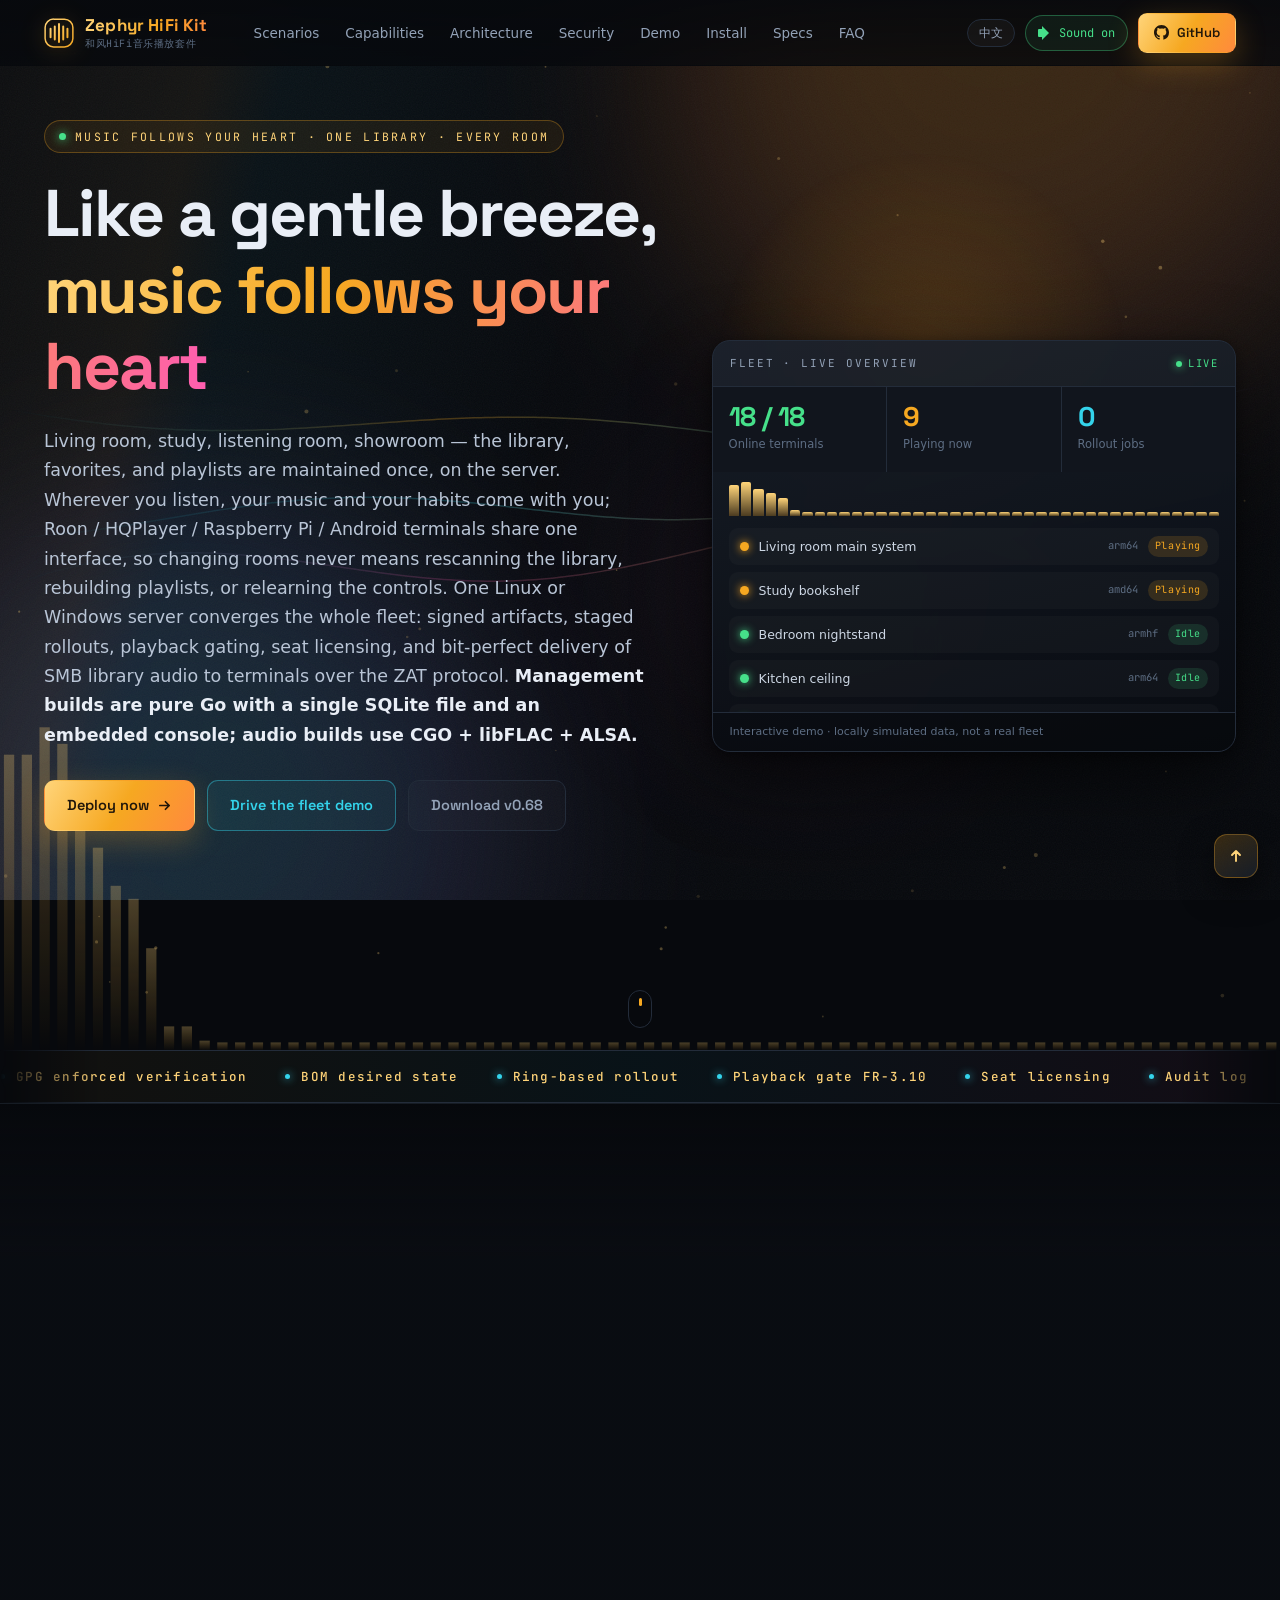
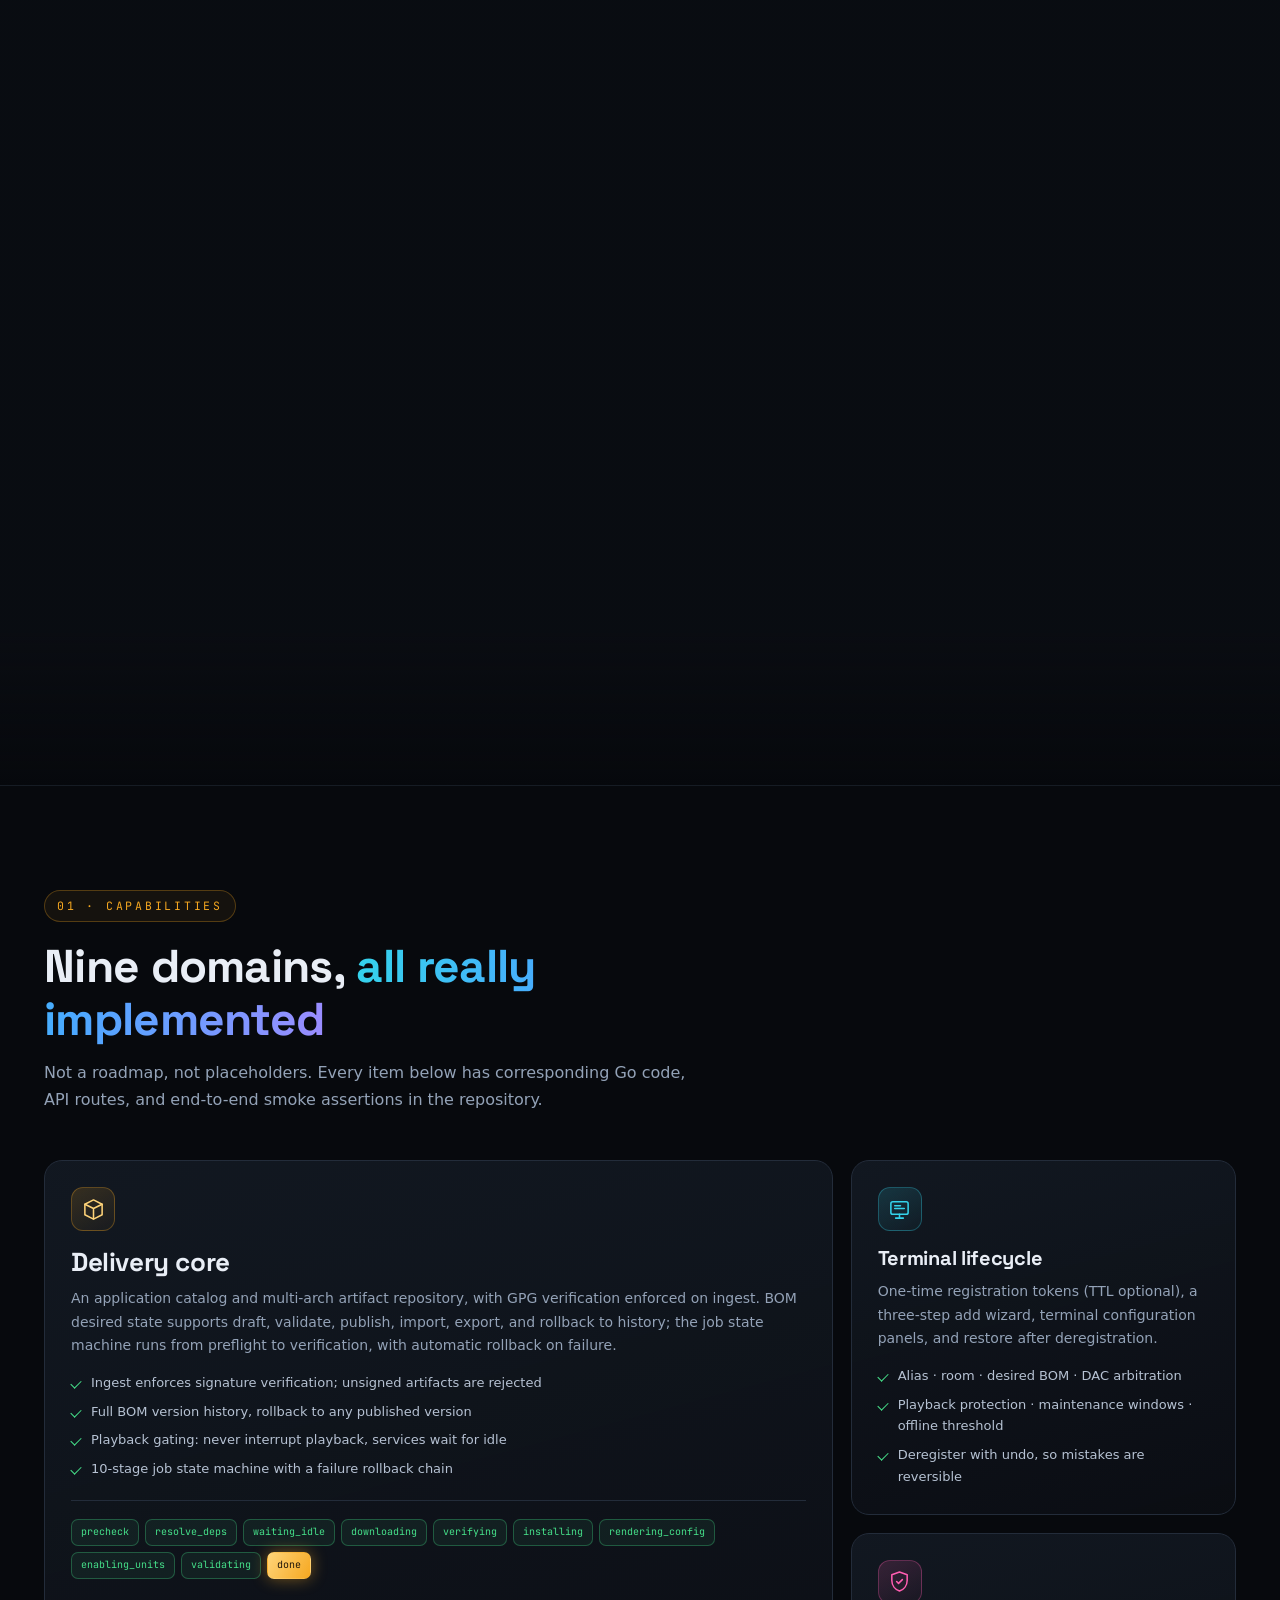
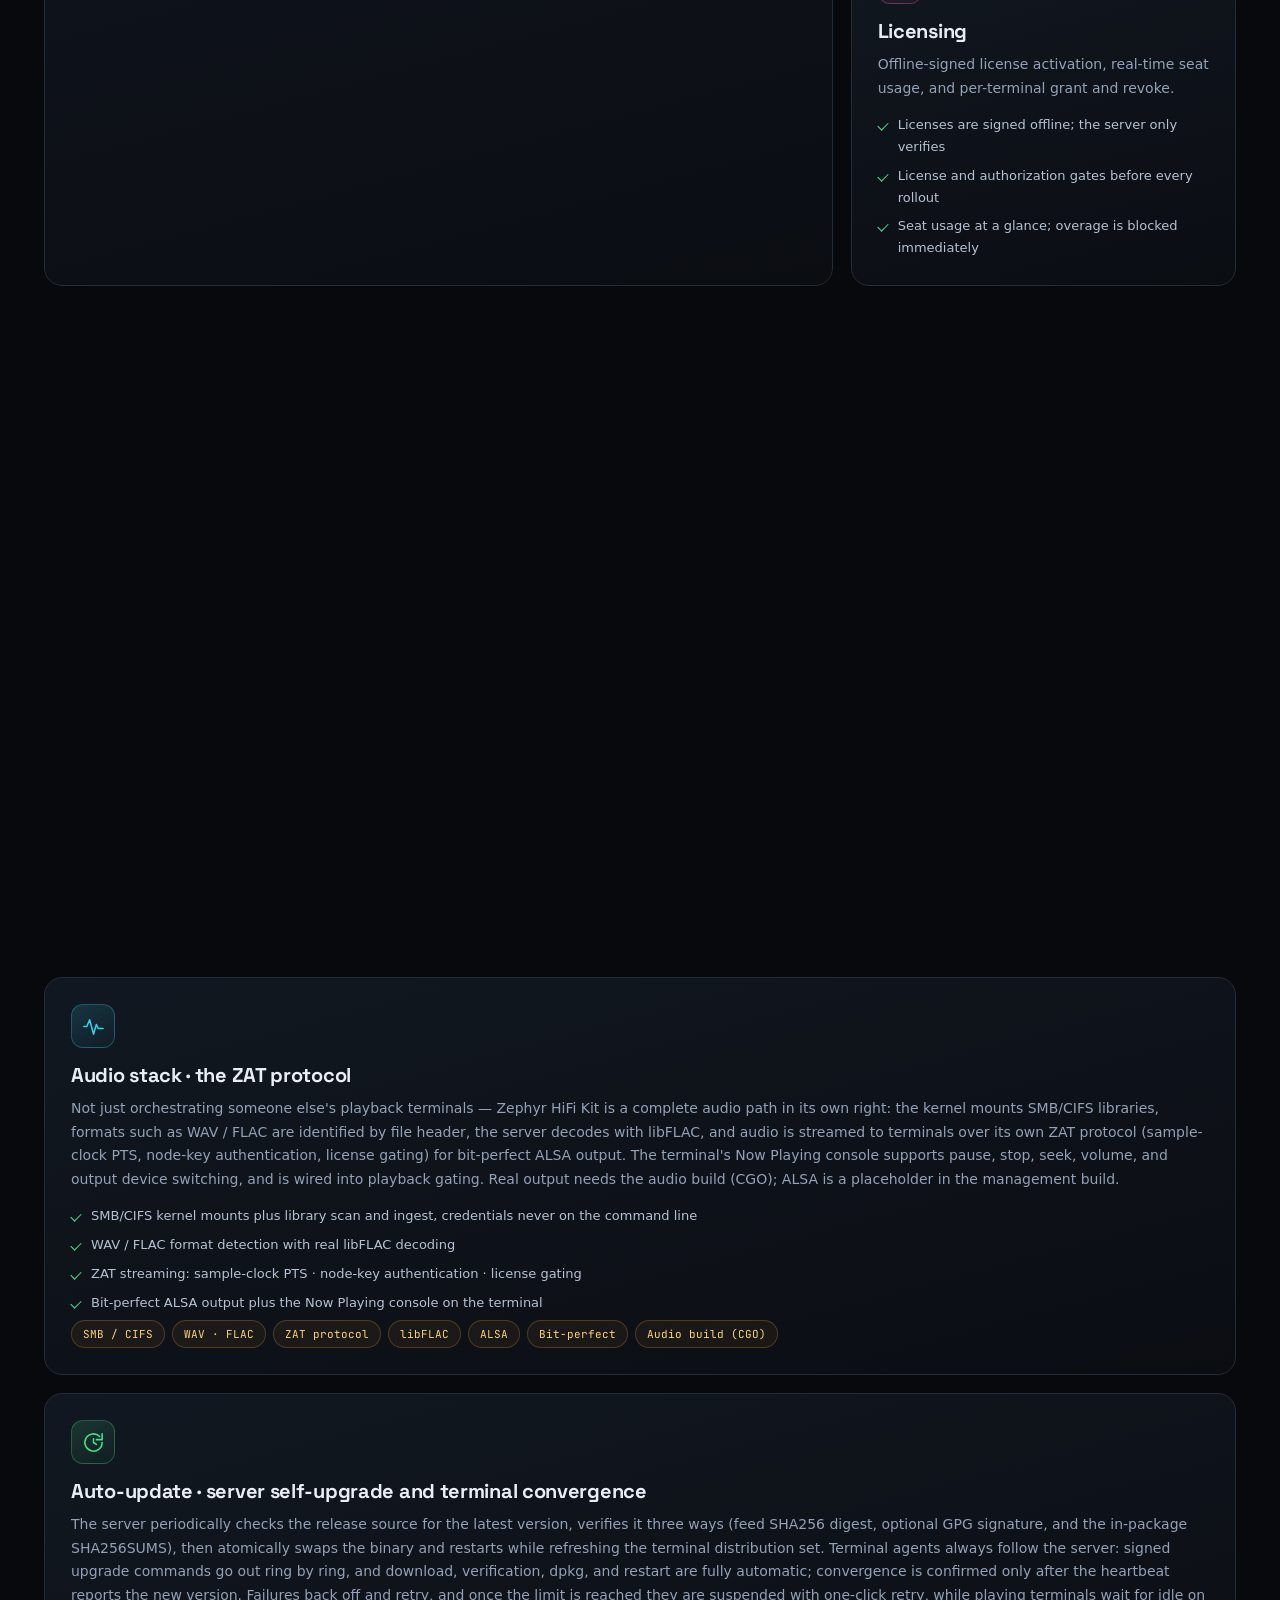
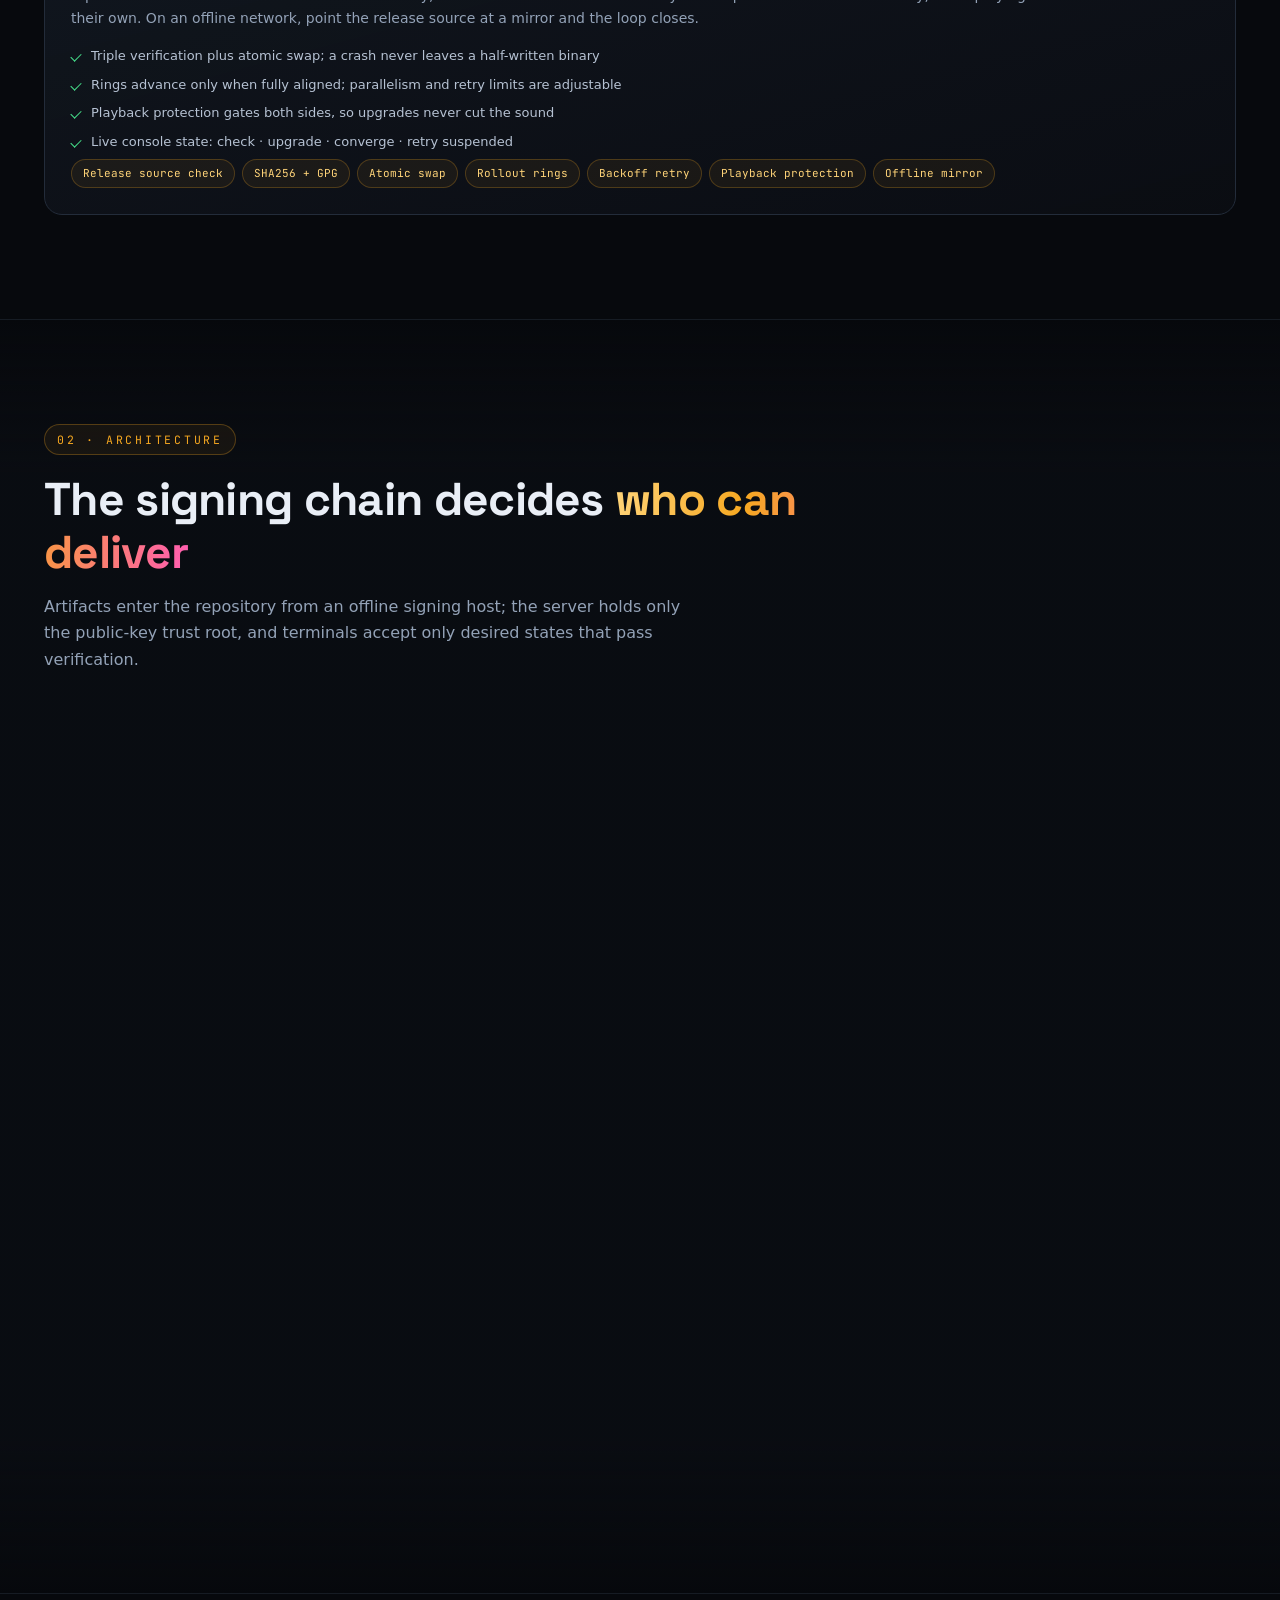
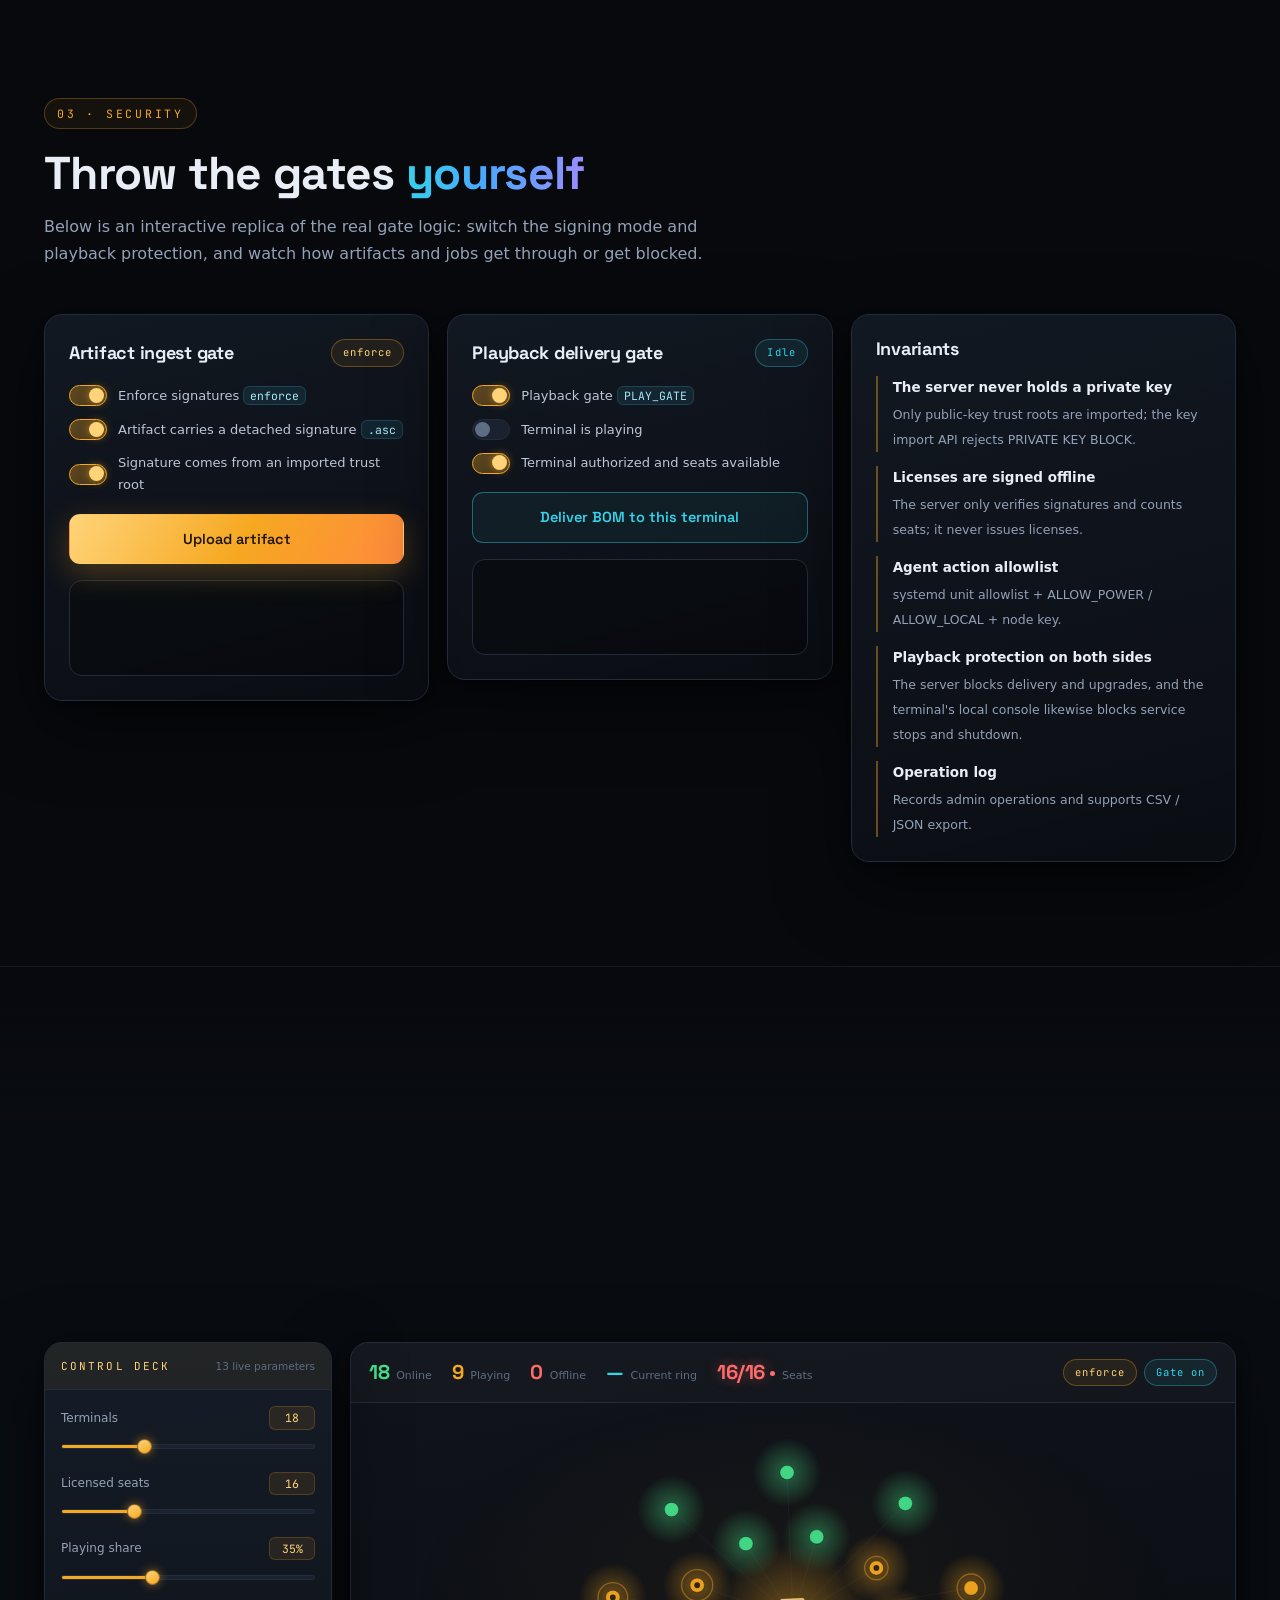
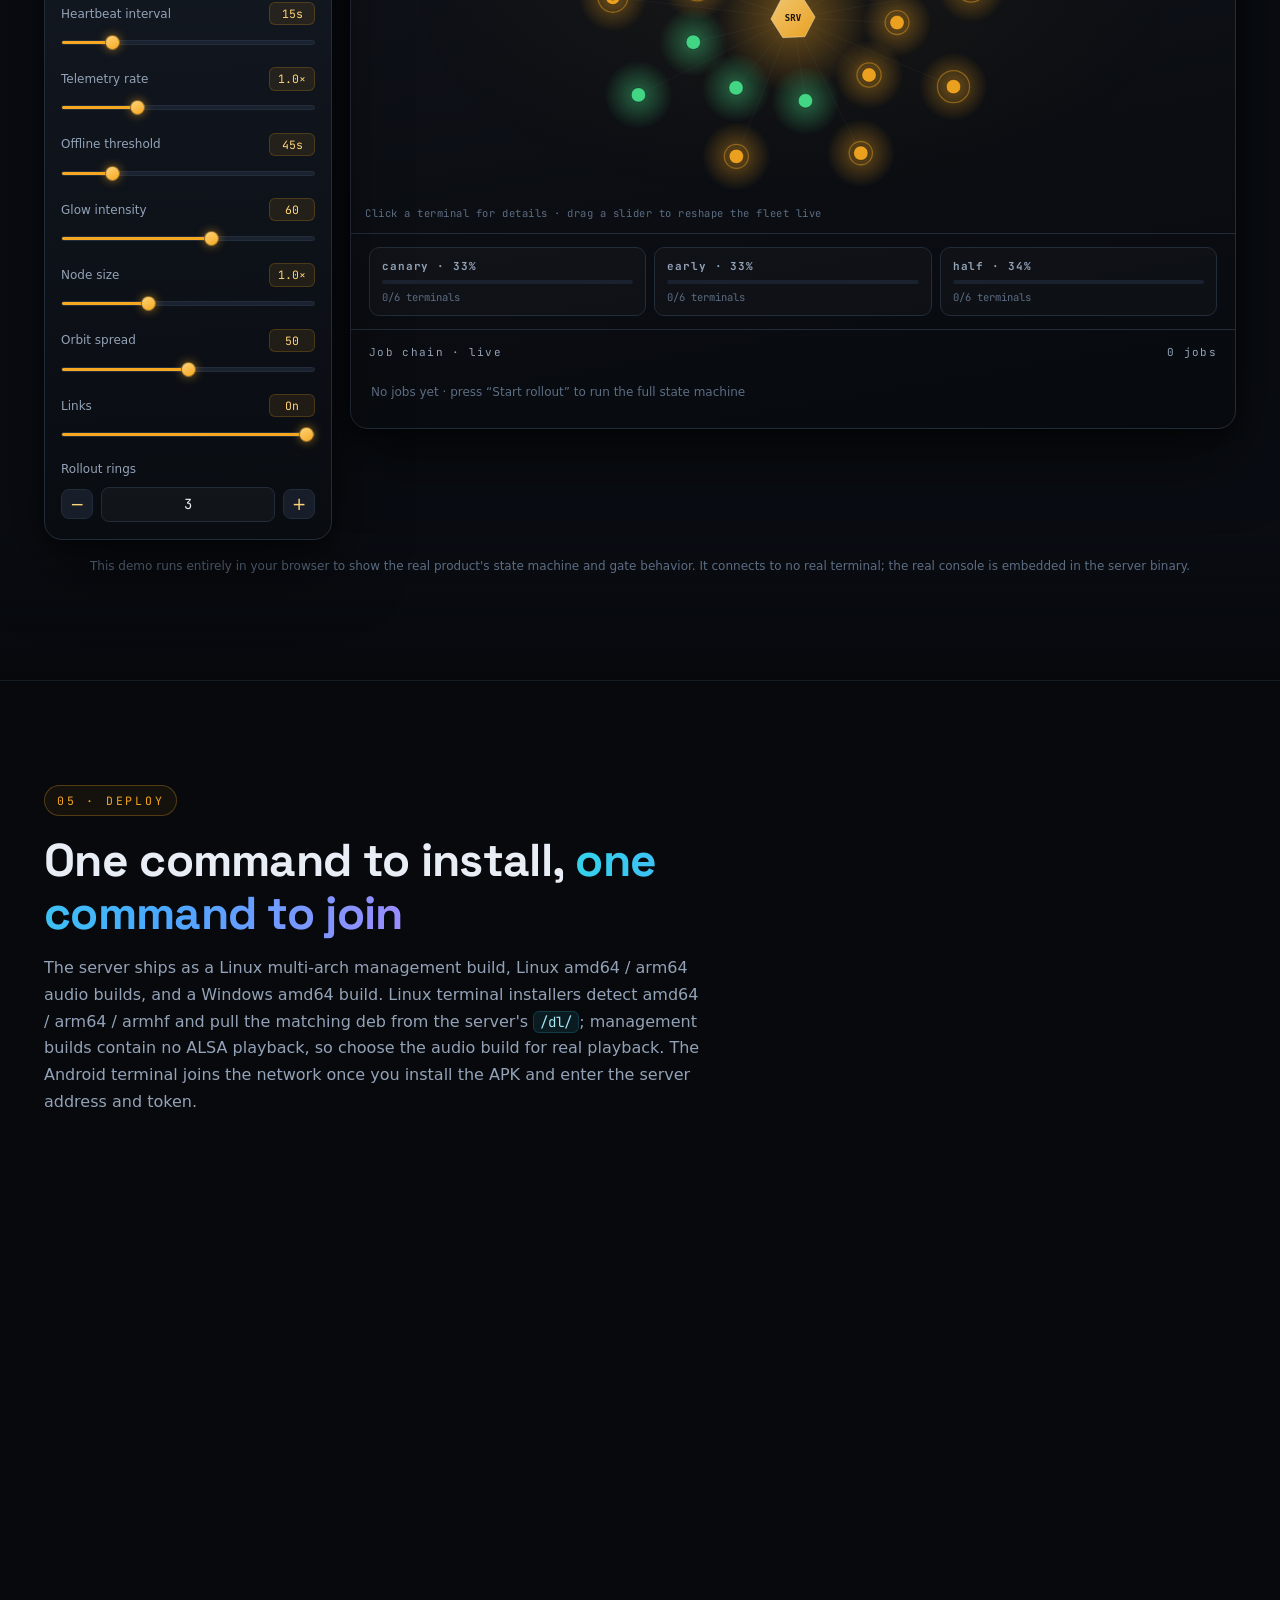
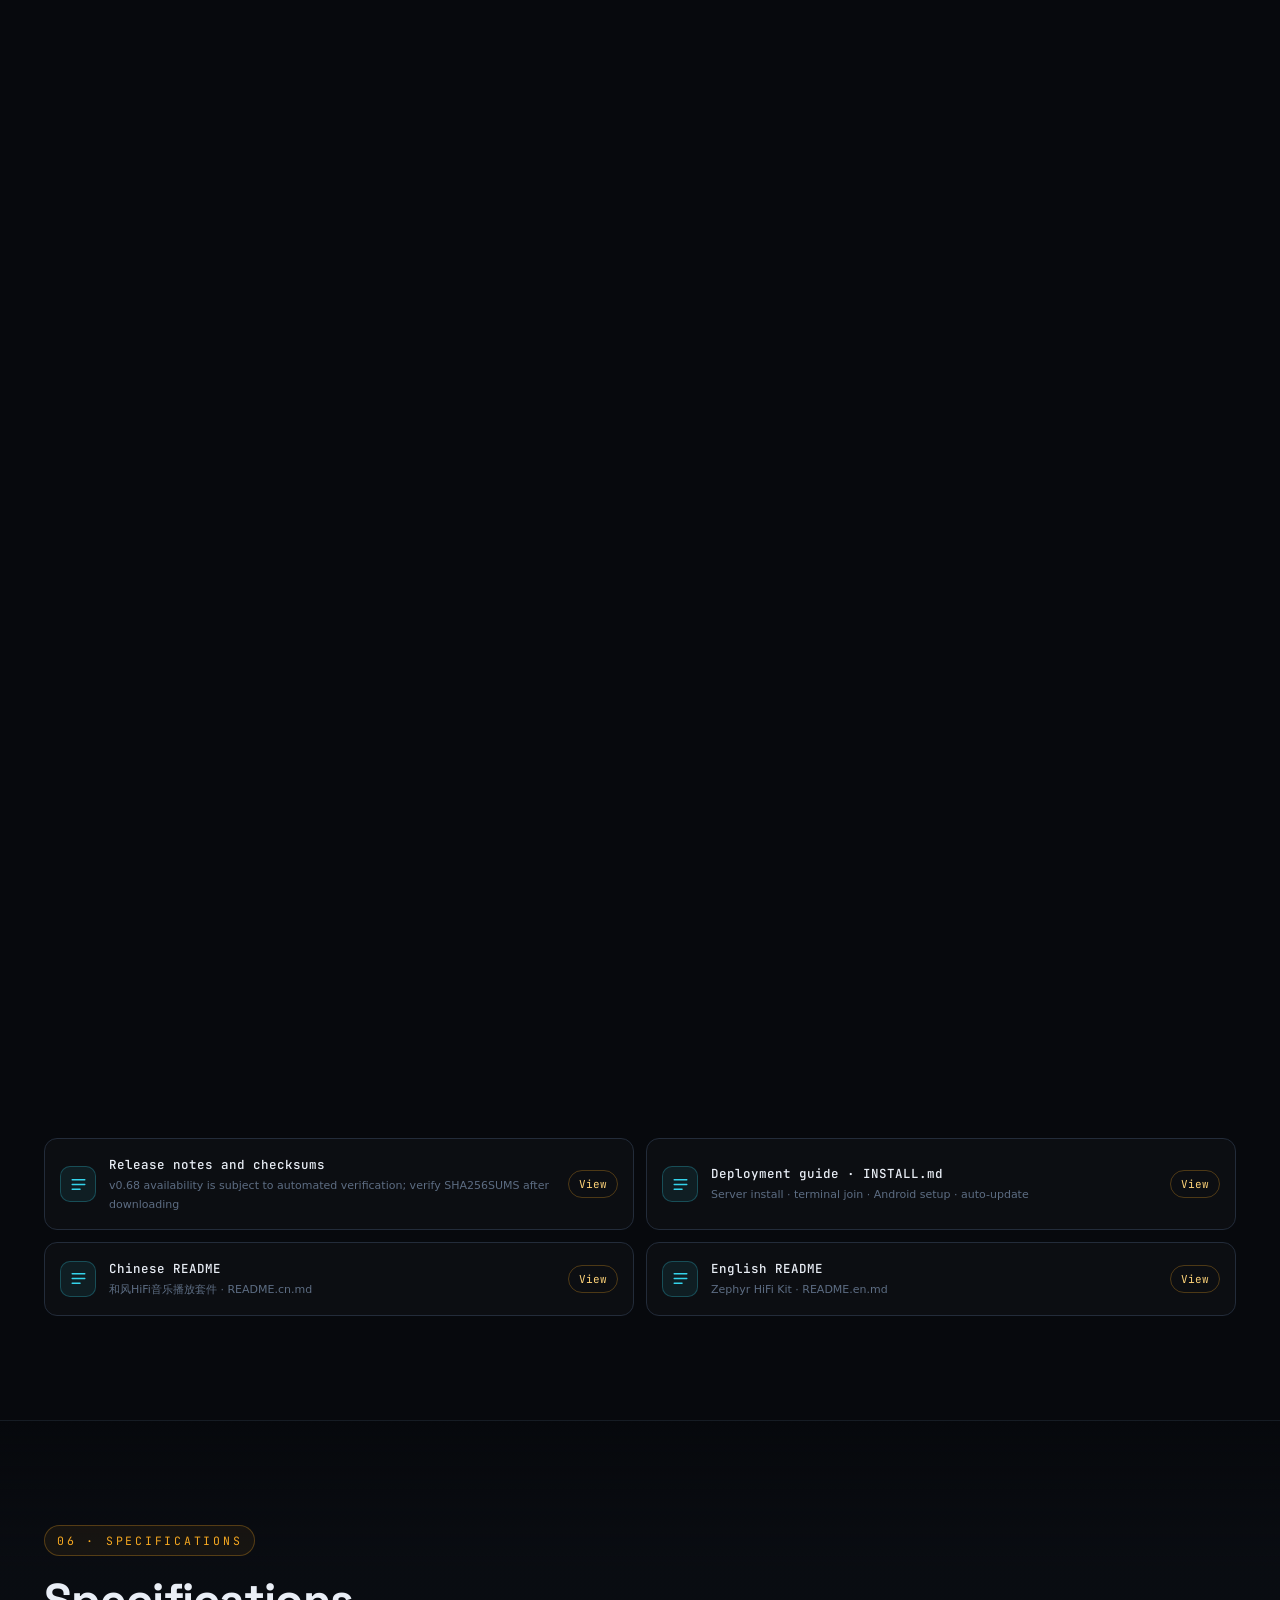
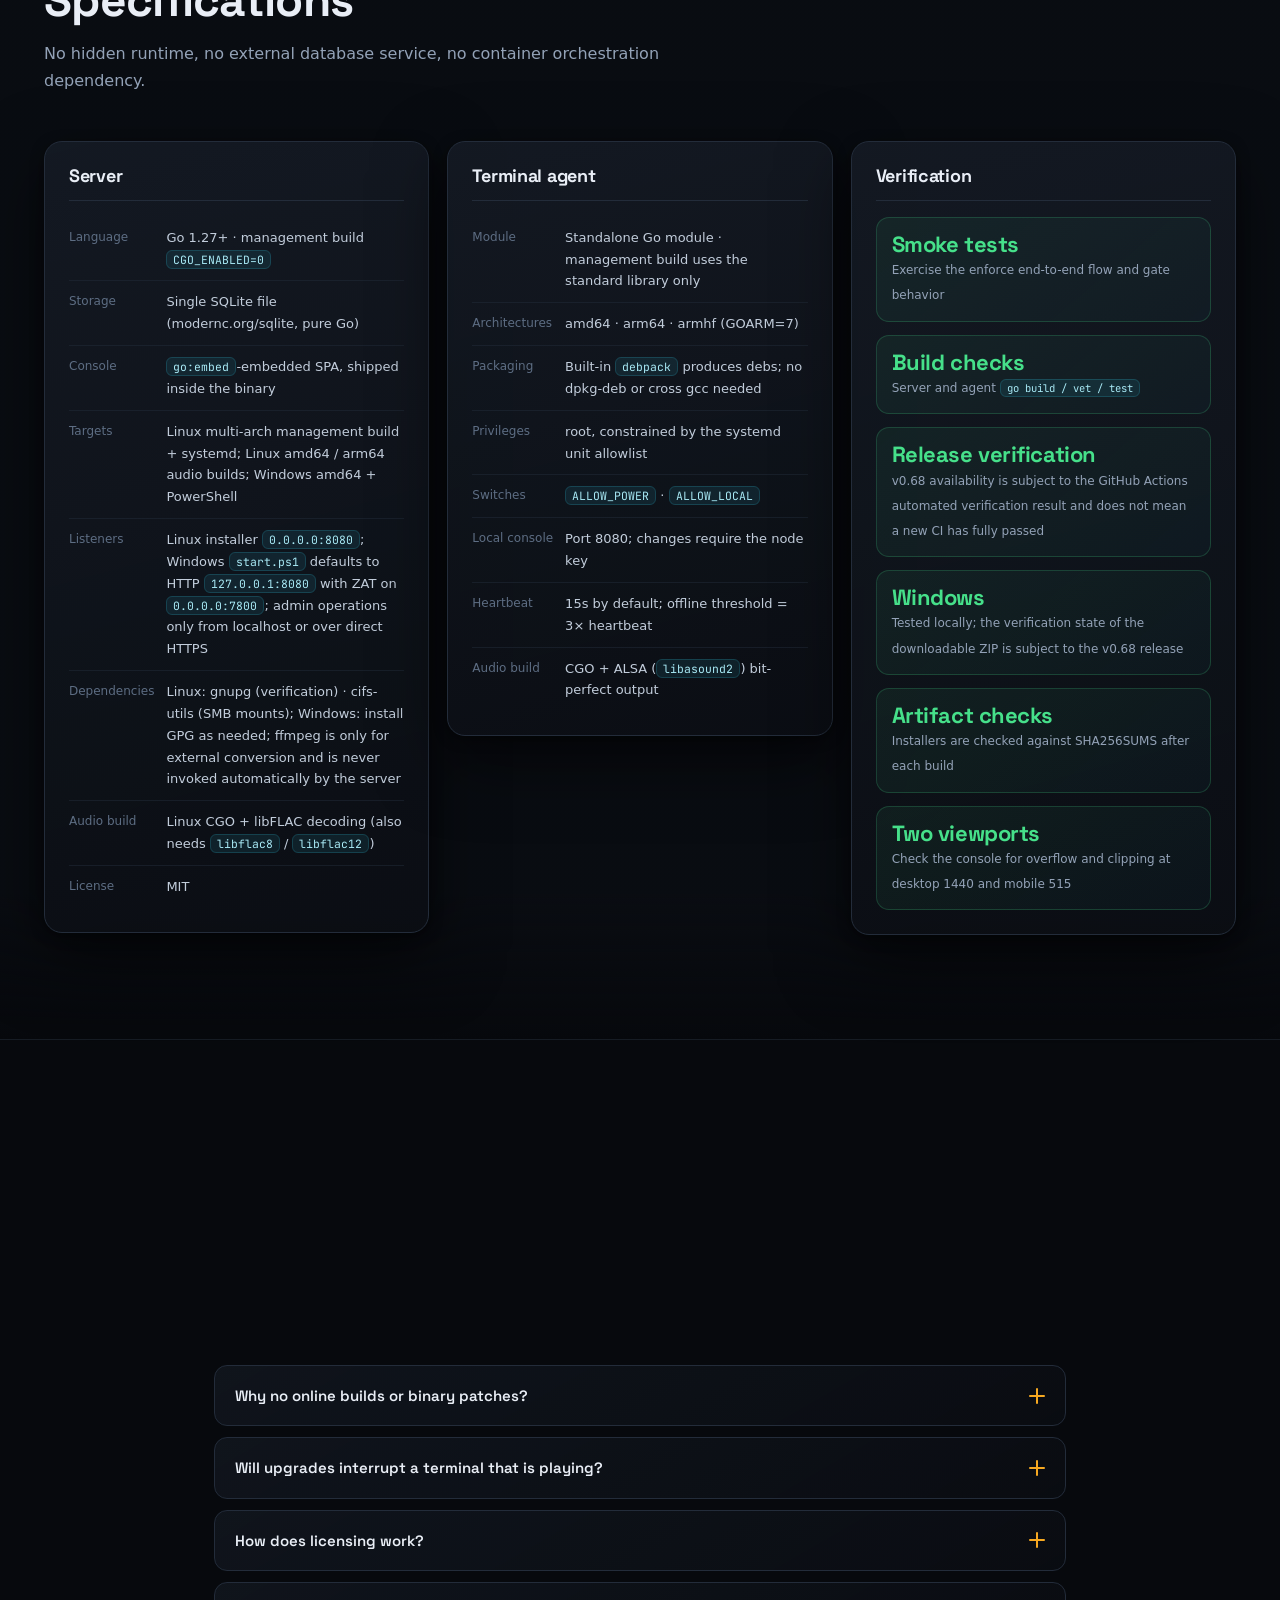
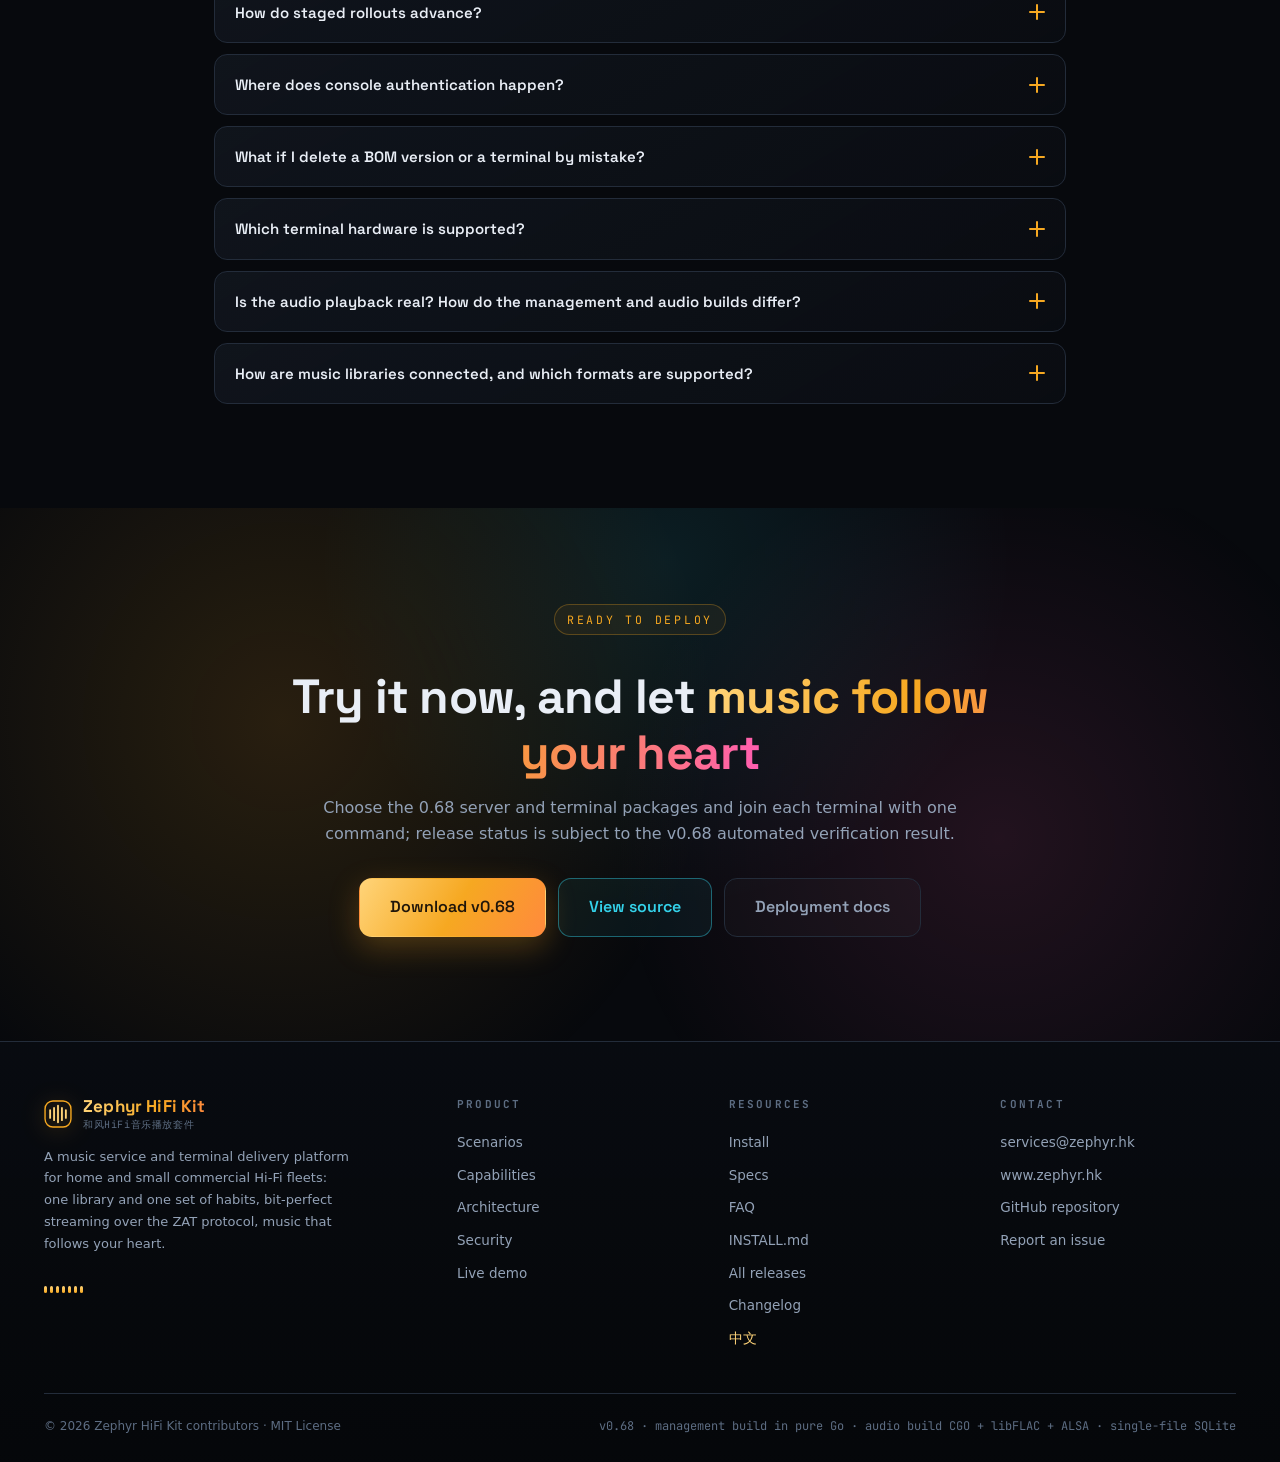
==== commit cf2d3b22: "release 0.68" ====
--- a/docs/index.html
+++ b/docs/index.html
@@ -3,8 +3,8 @@
 <head>
 <meta charset="utf-8">
 <meta name="viewport" content="width=device-width, initial-scale=1, viewport-fit=cover">
-<title>Zephyr HiFi Kit 0.67 | Music follows your heart · 和风HiFi音乐播放套件</title>
-<meta name="description" content="Zephyr HiFi Kit (和风HiFi音乐播放套件) 0.67: one library, one set of favorites, one set of habits — your music follows your heart. Linux multi-arch and Windows amd64 servers, Linux management and audio terminals, Android APK. Unifies Roon / HQPlayer / system updates with signed artifacts, staged rollouts, playback gating, seat licensing, and ZAT audio streaming. Management terminals contain no ALSA playback; choose the audio build for real Linux playback. Release and artifact availability are subject to the v0.67 automated verification result.">
+<title>Zephyr HiFi Kit 0.68 | Music follows your heart · 和风HiFi音乐播放套件</title>
+<meta name="description" content="Zephyr HiFi Kit (和风HiFi音乐播放套件) 0.68: one library, one set of favorites, one set of habits — your music follows your heart. Linux multi-arch and Windows amd64 servers, Linux management and audio terminals, Android APK. Unifies Roon / HQPlayer / system updates with signed artifacts, staged rollouts, playback gating, seat licensing, and ZAT audio streaming. Management terminals contain no ALSA playback; choose the audio build for real Linux playback. Release and artifact availability are subject to the v0.68 automated verification result.">
 <meta name="keywords" content="Zephyr HiFi Kit,和风HiFi音乐播放套件,Hi-Fi fleet management,Roon multi-terminal management,HQPlayer NAA,listening room system,audio showroom,multi-room audio,one library many rooms,music follows your heart,Raspberry Pi Hi-Fi terminal,Linux music server,Windows music server,staged rollout,playback gating,seat licensing,ZAT audio protocol,SMB music library,FLAC decoding,ALSA bit-perfect">
 <meta name="robots" content="index, follow, max-image-preview:large, max-snippet:-1">
 <meta name="theme-color" content="#07090d">
@@ -15,16 +15,16 @@
 <meta property="og:type" content="website">
 <meta property="og:site_name" content="Zephyr HiFi Kit · 和风HiFi音乐播放套件">
 <meta property="og:locale" content="en_US">
-<meta property="og:title" content="Zephyr HiFi Kit 0.67 | Music follows your heart · 和风HiFi音乐播放套件">
-<meta property="og:description" content="Zephyr HiFi Kit (和风HiFi音乐播放套件): one library, one set of favorites, one set of habits — your music follows your heart. 0.67 ships Linux / Windows servers, Linux management and audio terminals, and an Android APK; management terminals contain no ALSA playback. Availability is subject to the v0.67 automated verification result.">
+<meta property="og:title" content="Zephyr HiFi Kit 0.68 | Music follows your heart · 和风HiFi音乐播放套件">
+<meta property="og:description" content="Zephyr HiFi Kit (和风HiFi音乐播放套件): one library, one set of favorites, one set of habits — your music follows your heart. 0.68 ships Linux / Windows servers, Linux management and audio terminals, and an Android APK; management terminals contain no ALSA playback. Availability is subject to the v0.68 automated verification result.">
 <meta property="og:url" content="https://zephyr.hk/">
 <meta property="og:image" content="https://zephyr.hk/og.png">
 <meta property="og:image:width" content="1536">
 <meta property="og:image:height" content="1024">
 <meta property="og:image:alt" content="Zephyr HiFi Kit · 和风HiFi音乐播放套件 — the single delivery source for your Hi-Fi fleet">
 <meta name="twitter:card" content="summary_large_image">
-<meta name="twitter:title" content="Zephyr HiFi Kit · 和风HiFi音乐播放套件 0.67">
-<meta name="twitter:description" content="Zephyr HiFi Kit (和风HiFi音乐播放套件): one library, many listening rooms. Linux / Windows servers orchestrate everything and stream over ZAT; choose the audio build for real Linux playback, since management debs contain no ALSA playback. Availability is subject to the v0.67 automated verification result.">
+<meta name="twitter:title" content="Zephyr HiFi Kit · 和风HiFi音乐播放套件 0.68">
+<meta name="twitter:description" content="Zephyr HiFi Kit (和风HiFi音乐播放套件): one library, many listening rooms. Linux / Windows servers orchestrate everything and stream over ZAT; choose the audio build for real Linux playback, since management debs contain no ALSA playback. Availability is subject to the v0.68 automated verification result.">
 <meta name="twitter:image" content="https://zephyr.hk/og.png">
 <meta name="twitter:image:alt" content="Zephyr HiFi Kit · 和风HiFi音乐播放套件 — the single delivery source for your Hi-Fi fleet">
 <link rel="icon" href="favicon.svg" type="image/svg+xml">
@@ -51,13 +51,13 @@
       "url": "https://zephyr.hk/",
       "image": "https://zephyr.hk/og.png",
       "screenshot": "https://zephyr.hk/og.png",
-      "description": "Zephyr HiFi Kit (和风HiFi音乐播放套件) 0.67: one library, one set of favorites, one set of habits — your music follows your heart. Linux / Windows servers orchestrate Roon / HQPlayer / system updates, with signed artifacts, staged rollouts, playback gating, seat licensing, and ZAT audio streaming. Linux management terminal debs contain no ALSA playback; real playback needs the audio build, and availability is subject to the v0.67 automated verification result.",
+      "description": "Zephyr HiFi Kit (和风HiFi音乐播放套件) 0.68: one library, one set of favorites, one set of habits — your music follows your heart. Linux / Windows servers orchestrate Roon / HQPlayer / system updates, with signed artifacts, staged rollouts, playback gating, seat licensing, and ZAT audio streaming. Linux management terminal debs contain no ALSA playback; real playback needs the audio build, and availability is subject to the v0.68 automated verification result.",
       "applicationCategory": "MultimediaApplication",
       "applicationSubCategory": "Hi-Fi fleet management and artifact delivery",
       "operatingSystem": "Linux multi-arch server; Windows amd64 server; Linux management terminals amd64 / arm64 / armhf, audio terminals amd64 / arm64; Android 8.0+ (arm64 / armv7)",
-      "softwareVersion": "0.67",
+      "softwareVersion": "0.68",
       "license": "https://opensource.org/licenses/MIT",
-      "downloadUrl": "https://github.com/Eyebright/Zephyr-HiFi-Kit/releases/tag/v0.67",
+      "downloadUrl": "https://github.com/Eyebright/Zephyr-HiFi-Kit/releases/tag/v0.68",
       "installUrl": "https://zephyr.hk/#install",
       "offers": { "@type": "Offer", "price": "0", "priceCurrency": "USD" },
       "featureList": [
@@ -84,7 +84,7 @@
         { "@type": "Question", "name": "Will upgrades interrupt a terminal that is playing?", "acceptedAnswer": { "@type": "Answer", "text": "No. Playback gating runs on both the server and the terminal, and jobs enter waiting_idle until the terminal is free. System upgrades, service stops, and shutdown are blocked during playback as well." } },
         { "@type": "Question", "name": "How does licensing work?", "acceptedAnswer": { "@type": "Answer", "text": "The server ships with authorization for 3 terminals. Beyond that, a private issuer signs expansion licenses offline; the server verifies them with the issuer's public key and tracks seat usage. Terminals need no certificate." } },
         { "@type": "Question", "name": "How do staged rollouts advance?", "acceptedAnswer": { "@type": "Answer", "text": "Ring percentages must sum to 100, and the bound BOM version must already be published. While the current ring has unfinished jobs, advancing returns 409 so a failure does not spread. Changes can be undone." } },
-        { "@type": "Question", "name": "Where does console authentication happen?", "acceptedAnswer": { "@type": "Answer", "text": "The console has built-in single-admin authentication; first run walks you through setting the admin name and password. Admin operations are allowed only from the server's own localhost or over direct HTTPS; the backend does not trust TLS forwarding headers from a reverse proxy." } },
+        { "@type": "Question", "name": "Where does console authentication happen?", "acceptedAnswer": { "@type": "Answer", "text": "The console has built-in single-admin authentication; first run walks you through setting the admin name and password. Existing administrators receive a trusted session automatically on the server's own localhost. Remote admin operations still require login over direct HTTPS; the backend does not trust TLS forwarding headers from a reverse proxy." } },
         { "@type": "Question", "name": "What if I delete a BOM version or a terminal by mistake?", "acceptedAnswer": { "@type": "Answer", "text": "BOM keeps its full version history and can be rolled back; a rollback creates a new published version instead of overwriting history. Deregistered terminals can be restored." } },
         { "@type": "Question", "name": "Which terminal hardware is supported?", "acceptedAnswer": { "@type": "Answer", "text": "Linux installers detect amd64, arm64, and armhf automatically, covering x86 mini PCs, Raspberry Pi 4/5 (64-bit), and Raspberry Pi 2/3 (32-bit). There is also an Android terminal APK for Android 8.0+ devices on arm64 / armv7, with bit-perfect output through AAudio." } }
       ]
@@ -160,12 +160,12 @@
       <div class="hero-cta rv" style="--d:230ms">
         <a class="btn gold" href="#install">Deploy now<svg viewBox="0 0 16 16" width="15" height="15" aria-hidden="true"><path fill="none" stroke="currentColor" stroke-width="1.8" stroke-linecap="round" stroke-linejoin="round" d="M3 8h10M9 4l4 4-4 4"/></svg></a>
         <a class="btn line" href="#demo">Drive the fleet demo</a>
-        <a class="btn ghost" href="https://github.com/Eyebright/Zephyr-HiFi-Kit/releases/tag/v0.67" target="_blank" rel="noopener">Download v0.67</a>
+        <a class="btn ghost" href="https://github.com/Eyebright/Zephyr-HiFi-Kit/releases/tag/v0.68" target="_blank" rel="noopener">Download v0.68</a>
       </div>
       <ul class="hero-chips rv" style="--d:310ms">
         <li><b>9</b>capability domains</li>
         <li><b>3</b>terminal architectures</li>
-        <li><b>0.67</b>subject to automated verification</li>
+        <li><b>0.68</b>subject to automated verification</li>
         <li><b>MIT</b>open-source license</li>
       </ul>
     </div>
@@ -289,9 +289,9 @@
       </article>
       <article class="cell rv" data-hue="blue">
         <div class="cell-ico" aria-hidden="true"><svg viewBox="0 0 24 24"><path d="M2 12s3.6-7 10-7 10 7 10 7-3.6 7-10 7-10-7-10-7Z"/><circle cx="12" cy="12" r="3"/></svg></div>
-        <h3>Music and terminal center</h3>
-        <p>Start listening from the home page, with a site-wide player bar available on every page; a categorized library and favorites make picking tracks easy, and the terminal center manages playback devices in one place.</p>
-        <ul class="ticks"><li>Home page and site-wide player bar</li><li>Categorized library and favorites</li><li>Add and manage terminals in the terminal center</li></ul>
+        <h3>Music and Audio Devices</h3>
+        <p>Start listening from the home page, with a site-wide player bar available on every page; a categorized library and favorites make picking tracks easy, and the Audio Devices manages playback devices in one place.</p>
+        <ul class="ticks"><li>Home page and site-wide player bar</li><li>Categorized library and favorites</li><li>Add and manage terminals in the Audio Devices</li></ul>
       </article>
       <article class="cell wide rv" data-hue="amber">
         <div class="cell-ico" aria-hidden="true"><svg viewBox="0 0 24 24"><rect x="2" y="6" width="20" height="12" rx="2"/><path d="M6 10v4M10 10v4M14 10v4M18 10v4"/></svg></div>
@@ -512,8 +512,8 @@
         <div class="code" data-copy>
           <button class="copy" type="button" aria-label="Copy the server install command">Copy</button>
 <pre><code>sudo apt-get update &amp;&amp; sudo apt-get install -y gnupg
-tar -xzf Zephyr-HiFi-Kit-server-0.67.tar.gz
-cd Zephyr-HiFi-Kit-server-0.67/server
+tar -xzf Zephyr-HiFi-Kit-server-0.68.tar.gz
+cd Zephyr-HiFi-Kit-server-0.68/server
 sudo ./install.sh
 curl -s http://127.0.0.1:8080/api/v1/health</code></pre>
         </div>
@@ -521,36 +521,36 @@
       </div>
       <div class="inst-card rv">
         <div class="ic-h"><span class="ic-n">B</span><h3>Terminals · one command each</h3><span class="pill cyan">Arch auto-detect</span></div>
-        <p class="ic-p">After initialization, sign in to the console and open Terminal Center → Add terminal. The wizard generates a one-time token and an install command; run it on the target terminal. No admin credentials are needed for this example.</p>
+        <p class="ic-p">After initialization, sign in to the console and open Audio Devices → Add terminal. The wizard generates a one-time token and an install command; run it on the target terminal. No admin credentials are needed for this example.</p>
         <div class="code" data-copy>
           <button class="copy" type="button" aria-label="Copy the terminal install command">Copy</button>
 <pre><code>curl -fsSL http://&lt;server-IP&gt;:8080/dl/agent-install.sh | \
   sudo bash -s -- --server http://&lt;server-IP&gt;:8080 \
                   --token &lt;one-time-token&gt;</code></pre>
         </div>
-        <p class="ic-p">After the Terminal Center → Add terminal wizard issues a token, it prints the same command. On an offline network you can install the bundled deb directly with <code>dpkg -i</code>. A terminal that registers appears in the console immediately.</p>
+        <p class="ic-p">After the Audio Devices → Add terminal wizard issues a token, it prints the same command. On an offline network you can install the bundled deb directly with <code>dpkg -i</code>. A terminal that registers appears in the console immediately.</p>
       </div>
     </div>
     <div class="inst-card rv" id="windows-server">
       <div class="ic-h"><span class="ic-n">C</span><h3>Server · Windows amd64</h3><span class="pill cyan">PowerShell</span></div>
       <div class="code" data-copy>
         <button class="copy" type="button" aria-label="Copy the Windows server start command">Copy</button>
-<pre><code>Expand-Archive -Path .\Zephyr-HiFi-Kit-server-0.67-windows-amd64.zip -DestinationPath .
-Set-Location .\Zephyr-HiFi-Kit-server-0.67-windows-amd64
+<pre><code>Expand-Archive -Path .\Zephyr-HiFi-Kit-server-0.68-windows-amd64.zip -DestinationPath .
+Set-Location .\Zephyr-HiFi-Kit-server-0.68-windows-amd64
 .\start.ps1</code></pre>
       </div>
-      <p class="ic-p">The unzipped ZIP root is <code>Zephyr-HiFi-Kit-server-0.67-windows-amd64/</code>, with the EXE, <code>start.ps1</code>, and <code>dist/</code> all at the root — do not descend into <code>server/</code>. <code>start.ps1</code> listens only on HTTP <code>127.0.0.1:8080</code> by default, with ZAT on <code>0.0.0.0:7800</code>. Set the admin account and sign in first at <code>http://localhost:8080/</code> on the same machine.</p>
+      <p class="ic-p">The unzipped ZIP root is <code>Zephyr-HiFi-Kit-server-0.68-windows-amd64/</code>, with the EXE, <code>start.ps1</code>, and <code>dist/</code> all at the root — do not descend into <code>server/</code>. <code>start.ps1</code> listens only on HTTP <code>127.0.0.1:8080</code> by default, with ZAT on <code>0.0.0.0:7800</code>. Set the admin account and sign in first at <code>http://localhost:8080/</code> on the same machine.</p>
       <p class="ic-p">To allow LAN access, set <code>$env:HIFIHUB_LISTEN='0.0.0.0:8080'</code> before starting and configure the firewall as needed, opening only the ports trusted terminals require. Admin setup and admin operations still have to come from the machine's own localhost or over direct HTTPS; do not work around authentication by widening the listener or forging proxy headers. Never expose passwords, one-time tokens, or node keys. For remote administration, use an SSH tunnel to the server's localhost.</p>
-      <p class="ic-p">Windows is tested locally; v0.67 release and artifact availability are subject to the automated verification result. The Windows pure-Go server decodes FLAC (16/24/32-bit) and integer-PCM WAV; it does not automatically invoke <code>ffmpeg</code>. MQA and MQA-CD are detected and passed through bit-perfectly to a direct hw: output (no resampling, conversion plugins or software volume); unfolding stays in the MQA DAC. DSD plays as bit-perfect DoP (DSD over PCM) to a direct hw: DAC, with an ffmpeg PCM fallback when the DAC rejects DoP; native DSD transport is not implemented yet. Actual output still needs an audio or Android terminal.</p>
-      <a class="dl-item" href="https://github.com/Eyebright/Zephyr-HiFi-Kit/releases/download/v0.67/Zephyr-HiFi-Kit-server-0.67-windows-amd64.zip">
+      <p class="ic-p">Windows is tested locally; v0.68 release and artifact availability are subject to the automated verification result. The Windows pure-Go server decodes FLAC (16/24/32-bit) and integer-PCM WAV; it does not automatically invoke <code>ffmpeg</code>. MQA and MQA-CD are detected and passed through bit-perfectly to a direct hw: output (no resampling, conversion plugins or software volume); unfolding stays in the MQA DAC. DSD defaults to PCM conversion; bit-perfect DoP (DSD over PCM) to a direct hw: DAC requires explicit per-device selection, with an ffmpeg PCM fallback when the DAC rejects DoP; native DSD transport is not implemented yet. Actual output still needs an audio or Android terminal.</p>
+      <a class="dl-item" href="https://github.com/Eyebright/Zephyr-HiFi-Kit/releases/download/v0.68/Zephyr-HiFi-Kit-server-0.68-windows-amd64.zip">
         <span class="dl-ico" aria-hidden="true"><svg viewBox="0 0 24 24"><path d="M12 3v12m0 0 4-4m-4 4-4-4M4 19h16"/></svg></span>
-        <span class="dl-txt"><b>Zephyr-HiFi-Kit-server-0.67-windows-amd64.zip</b><i>Windows server · amd64 · started with PowerShell</i></span>
+        <span class="dl-txt"><b>Zephyr-HiFi-Kit-server-0.68-windows-amd64.zip</b><i>Windows server · amd64 · started with PowerShell</i></span>
         <span class="dl-go">Download</span>
       </a>
     </div>
     <div class="dl-lead rv">
-      <h3>Downloads · v0.67</h3>
-      <p>Zephyr HiFi Kit (和风HiFi音乐播放套件) 0.67 ships packages for server and terminal, in management and audio builds. Release status and artifact availability are subject to the v0.67 release's automated verification result; verify SHA256SUMS after downloading.</p>
+      <h3>Downloads · v0.68</h3>
+      <p>Zephyr HiFi Kit (和风HiFi音乐播放套件) 0.68 ships packages for server and terminal, in management and audio builds. Release status and artifact availability are subject to the v0.68 release's automated verification result; verify SHA256SUMS after downloading.</p>
     </div>
     <div class="dl-duo">
       <div class="dl-card rv">
@@ -559,20 +559,20 @@
           <span class="pill">install.sh one-step install</span>
         </div>
         <div class="dl-stack">
-          <a class="dl-item" href="https://github.com/Eyebright/Zephyr-HiFi-Kit/releases/download/v0.67/Zephyr-HiFi-Kit-server-0.67.tar.gz">
+          <a class="dl-item" href="https://github.com/Eyebright/Zephyr-HiFi-Kit/releases/download/v0.68/Zephyr-HiFi-Kit-server-0.68.tar.gz">
             <span class="dl-ico" aria-hidden="true"><svg viewBox="0 0 24 24"><path d="M12 3v12m0 0 4-4m-4 4-4-4M4 19h16"/></svg></span>
-            <span class="dl-txt"><b>Zephyr-HiFi-Kit-server-0.67.tar.gz</b><i>Linux multi-arch management build: server + management terminal debs for three architectures + installer</i></span>
+            <span class="dl-txt"><b>Zephyr-HiFi-Kit-server-0.68.tar.gz</b><i>Linux multi-arch management build: server + management terminal debs for three architectures + installer</i></span>
             <span class="dl-go">Download</span>
           </a>
           <div class="dl-sub">
             <span class="dl-sub-t">Linux audio build (libFLAC decoding on the server + ALSA output on terminals)</span>
             <span class="dl-chips">
-              <a href="https://github.com/Eyebright/Zephyr-HiFi-Kit/releases/download/v0.67/Zephyr-HiFi-Kit-server-0.67-audio-amd64.tar.gz">x86_64</a>
-              <a href="https://github.com/Eyebright/Zephyr-HiFi-Kit/releases/download/v0.67/Zephyr-HiFi-Kit-server-0.67-audio-arm64.tar.gz">aarch64</a>
+              <a href="https://github.com/Eyebright/Zephyr-HiFi-Kit/releases/download/v0.68/Zephyr-HiFi-Kit-server-0.68-audio-amd64.tar.gz">x86_64</a>
+              <a href="https://github.com/Eyebright/Zephyr-HiFi-Kit/releases/download/v0.68/Zephyr-HiFi-Kit-server-0.68-audio-arm64.tar.gz">aarch64</a>
             </span>
           </div>
         </div>
-        <div class="dl-note">Management builds unpack to <code>Zephyr-HiFi-Kit-server-0.67/</code>; enter <code>server/</code> to run the installer. The Linux audio build decodes with libFLAC and ships audio debs in <code>server/dist/</code>; only audio terminals provide ALSA playback. The NAS container image (QNAP / Synology / TrueNAS / Unraid) is <code>ghcr.io/eyebright/zephyr-hifi-kit-server:0.67</code>; see INSTALL.md for deployment steps. Images and downloads are subject to the automated verification result.</div>
+        <div class="dl-note">Management builds unpack to <code>Zephyr-HiFi-Kit-server-0.68/</code>; enter <code>server/</code> to run the installer. The Linux audio build decodes with libFLAC and ships audio debs in <code>server/dist/</code>; only audio terminals provide ALSA playback. The NAS container image (QNAP / Synology / TrueNAS / Unraid) is <code>ghcr.io/eyebright/zephyr-hifi-kit-server:0.68</code>; see INSTALL.md for deployment steps. Images and downloads are subject to the automated verification result.</div>
       </div>
       <div class="dl-card rv">
         <div class="dl-h">
@@ -588,21 +588,21 @@
               <option value="armhf">ARM 32-bit</option>
             </select>
           </div>
-          <a class="dl-item" id="dl-deb" href="https://github.com/Eyebright/Zephyr-HiFi-Kit/releases/download/v0.67/Zephyr-HiFi-Kit-terminal-0.67-linux-arm64.deb">
+          <a class="dl-item" id="dl-deb" href="https://github.com/Eyebright/Zephyr-HiFi-Kit/releases/download/v0.68/Zephyr-HiFi-Kit-terminal-0.68-linux-arm64.deb">
             <span class="dl-ico" aria-hidden="true"><svg viewBox="0 0 24 24"><rect x="4" y="4" width="16" height="16" rx="3"/><path d="M9 9h6v6H9z"/></svg></span>
-            <span class="dl-txt"><b id="dl-deb-name">Zephyr-HiFi-Kit-terminal-0.67-linux-arm64.deb</b><i id="dl-deb-meta">Management build · Raspberry Pi 3/4/5 · 64-bit · no ALSA playback</i></span>
+            <span class="dl-txt"><b id="dl-deb-name">Zephyr-HiFi-Kit-terminal-0.68-linux-arm64.deb</b><i id="dl-deb-meta">Management build · Raspberry Pi 3/4/5 · 64-bit · no ALSA playback</i></span>
             <span class="dl-go">Download</span>
           </a>
           <div class="dl-sub">
             <span class="dl-sub-t">Real Linux playback · audio terminal tar.gz (ALSA)</span>
             <span class="dl-chips">
-              <a href="https://github.com/Eyebright/Zephyr-HiFi-Kit/releases/download/v0.67/Zephyr-HiFi-Kit-terminal-0.67-audio-amd64.tar.gz">x86_64</a>
-              <a href="https://github.com/Eyebright/Zephyr-HiFi-Kit/releases/download/v0.67/Zephyr-HiFi-Kit-terminal-0.67-audio-arm64.tar.gz">aarch64</a>
+              <a href="https://github.com/Eyebright/Zephyr-HiFi-Kit/releases/download/v0.68/Zephyr-HiFi-Kit-terminal-0.68-audio-amd64.tar.gz">x86_64</a>
+              <a href="https://github.com/Eyebright/Zephyr-HiFi-Kit/releases/download/v0.68/Zephyr-HiFi-Kit-terminal-0.68-audio-arm64.tar.gz">aarch64</a>
             </span>
           </div>
-          <a class="dl-item" href="https://github.com/Eyebright/Zephyr-HiFi-Kit/releases/download/v0.67/Zephyr-HiFi-Kit-terminal-0.67.apk">
+          <a class="dl-item" href="https://github.com/Eyebright/Zephyr-HiFi-Kit/releases/download/v0.68/Zephyr-HiFi-Kit-terminal-0.68.apk">
             <span class="dl-ico" aria-hidden="true"><svg viewBox="0 0 24 24"><rect x="7" y="2.5" width="10" height="19" rx="2.5"/><path d="M11 18.5h2"/></svg></span>
-            <span class="dl-txt"><b>Zephyr-HiFi-Kit-terminal-0.67.apk</b><i>Android terminal · Android 8.0+ · arm64 / armv7</i></span>
+            <span class="dl-txt"><b>Zephyr-HiFi-Kit-terminal-0.68.apk</b><i>Android terminal · Android 8.0+ · arm64 / armv7</i></span>
             <span class="dl-go">Download</span>
           </a>
         </div>
@@ -610,9 +610,9 @@
       </div>
     </div>
     <div class="dl-docs">
-      <a class="dl-item rv" href="https://github.com/Eyebright/Zephyr-HiFi-Kit/releases/tag/v0.67" target="_blank" rel="noopener">
+      <a class="dl-item rv" href="https://github.com/Eyebright/Zephyr-HiFi-Kit/releases/tag/v0.68" target="_blank" rel="noopener">
         <span class="dl-ico" aria-hidden="true"><svg viewBox="0 0 24 24"><path d="M4 6h16M4 12h16M4 18h10"/></svg></span>
-        <span class="dl-txt"><b>Release notes and checksums</b><i>v0.67 availability is subject to automated verification; verify SHA256SUMS after downloading</i></span>
+        <span class="dl-txt"><b>Release notes and checksums</b><i>v0.68 availability is subject to automated verification; verify SHA256SUMS after downloading</i></span>
         <span class="dl-go">View</span>
       </a>
       <a class="dl-item rv" href="https://github.com/Eyebright/Zephyr-HiFi-Kit/blob/main/INSTALL.md" target="_blank" rel="noopener">
@@ -674,8 +674,8 @@
         <div class="ver-list">
           <div class="ver-i"><b>Smoke tests</b><span>Exercise the enforce end-to-end flow and gate behavior</span></div>
           <div class="ver-i"><b>Build checks</b><span>Server and agent <code>go build / vet / test</code></span></div>
-          <div class="ver-i"><b>Release verification</b><span>v0.67 availability is subject to the GitHub Actions automated verification result and does not mean a new CI has fully passed</span></div>
-          <div class="ver-i"><b>Windows</b><span>Tested locally; the verification state of the downloadable ZIP is subject to the v0.67 release</span></div>
+          <div class="ver-i"><b>Release verification</b><span>v0.68 availability is subject to the GitHub Actions automated verification result and does not mean a new CI has fully passed</span></div>
+          <div class="ver-i"><b>Windows</b><span>Tested locally; the verification state of the downloadable ZIP is subject to the v0.68 release</span></div>
           <div class="ver-i"><b>Artifact checks</b><span>Installers are checked against SHA256SUMS after each build</span></div>
           <div class="ver-i"><b>Two viewports</b><span>Check the console for overflow and clipping at desktop 1440 and mobile 515</span></div>
         </div>
@@ -697,10 +697,10 @@
       <details class="rv"><summary>Will upgrades interrupt a terminal that is playing?<span class="fq-i" aria-hidden="true"></span></summary><div class="fq-b"><p>No. Playback gating (FR-3.10) runs on both the server and the terminal: jobs enter <code>waiting_idle</code> until the terminal is free, and system upgrades, service stops, and shutdown are blocked during playback as well. The server returns 409, and the terminal's local console refuses as well.</p></div></details>
       <details class="rv"><summary>How does licensing work?<span class="fq-i" aria-hidden="true"></span></summary><div class="fq-b"><p>The server ships with authorization for 3 terminals. Beyond that, a private issuer can sign expansion licenses offline; the server verifies them with the issuer's public key and tracks seat usage. Terminals need no certificate.</p></div></details>
       <details class="rv"><summary>How do staged rollouts advance?<span class="fq-i" aria-hidden="true"></span></summary><div class="fq-b"><p>Ring percentages must sum to 100, and the bound BOM version must already be published. While the current ring still has unfinished jobs, advancing one step returns 409 so a failure does not spread to the next ring. Deleting a rollout does not revoke jobs already delivered, and the change can be undone.</p></div></details>
-      <details class="rv"><summary>Where does console authentication happen?<span class="fq-i" aria-hidden="true"></span></summary><div class="fq-b"><p>The console has built-in single-admin authentication, and first run walks you through setting the admin name and password. Admin operations are allowed only from the server's own localhost or over direct HTTPS; the backend does not trust TLS forwarding headers from reverse proxies.</p></div></details>
+      <details class="rv"><summary>Where does console authentication happen?<span class="fq-i" aria-hidden="true"></span></summary><div class="fq-b"><p>The console has built-in single-admin authentication, and first run walks you through setting the admin name and password. Existing administrators receive a trusted session automatically on the server's own localhost. Remote admin operations still require login over direct HTTPS; the backend does not trust TLS forwarding headers from reverse proxies.</p></div></details>
       <details class="rv"><summary>What if I delete a BOM version or a terminal by mistake?<span class="fq-i" aria-hidden="true"></span></summary><div class="fq-b"><p>BOM keeps full version history and can roll back to any published version; a rollback creates a new published version instead of overwriting history. Deregistered terminals can be restored. Destructive actions in the console all come with an undo entry.</p></div></details>
       <details class="rv"><summary>Which terminal hardware is supported?<span class="fq-i" aria-hidden="true"></span></summary><div class="fq-b"><p>The installer detects amd64, arm64, and armhf automatically, covering x86 mini PCs, Raspberry Pi 4/5 (64-bit), and Raspberry Pi 2/3 (32-bit). The management agent depends only on the standard library, and debs are produced by the built-in debpack, so target machines need no build tools.</p></div></details>
-      <details class="rv"><summary>Is the audio playback real? How do the management and audio builds differ?<span class="fq-i" aria-hidden="true"></span></summary><div class="fq-b"><p>Yes. The management build is pure Go (<code>CGO_ENABLED=0</code>) with placeholder ALSA output, suited to orchestration-only setups without audio hardware; the audio build decodes with CGO + libFLAC and outputs bit-perfect ALSA on the terminal, streamed over the ZAT protocol. Audio-build verification covers amd64 / arm64 builds, an ALSA <code>null</code> loopback, and a FLAC decode round trip (asserting bit-identical PCM); v0.67 results are subject to the release's automated verification record. Both builds share the same engine name, configuration, and systemd unit, so they are interchangeable.</p></div></details>
+      <details class="rv"><summary>Is the audio playback real? How do the management and audio builds differ?<span class="fq-i" aria-hidden="true"></span></summary><div class="fq-b"><p>Yes. The management build is pure Go (<code>CGO_ENABLED=0</code>) with placeholder ALSA output, suited to orchestration-only setups without audio hardware; the audio build decodes with CGO + libFLAC and outputs bit-perfect ALSA on the terminal, streamed over the ZAT protocol. Audio-build verification covers amd64 / arm64 builds, an ALSA <code>null</code> loopback, and a FLAC decode round trip (asserting bit-identical PCM); v0.68 results are subject to the release's automated verification record. Both builds share the same engine name, configuration, and systemd unit, so they are interchangeable.</p></div></details>
       <details class="rv"><summary>How are music libraries connected, and which formats are supported?<span class="fq-i" aria-hidden="true"></span></summary><div class="fq-b"><p>The Linux server mounts SMB/CIFS shares with the kernel's <code>mount.cifs</code> (requires <code>cifs-utils</code>), scans the library, identifies formats by file header (WAV / FLAC and others), and ingests them as playable tracks. During playback the server decodes and streams over ZAT to authorized terminals, which output through ALSA. Mount credentials are written to a restricted file and never appear on the command line or in API responses.</p></div></details>
     </div>
   </div>
@@ -712,9 +712,9 @@
     <div class="cta-in rv">
       <span class="kicker">READY TO DEPLOY</span>
       <h2>Try it now, and let <span class="grad-warm">music follow your heart</span></h2>
-      <p>Choose the 0.67 server and terminal packages and join each terminal with one command; release status is subject to the v0.67 automated verification result.</p>
+      <p>Choose the 0.68 server and terminal packages and join each terminal with one command; release status is subject to the v0.68 automated verification result.</p>
       <div class="cta-btns">
-        <a class="btn gold lg" href="https://github.com/Eyebright/Zephyr-HiFi-Kit/releases/download/v0.67/Zephyr-HiFi-Kit-server-0.67.tar.gz">Download v0.67</a>
+        <a class="btn gold lg" href="https://github.com/Eyebright/Zephyr-HiFi-Kit/releases/download/v0.68/Zephyr-HiFi-Kit-server-0.68.tar.gz">Download v0.68</a>
         <a class="btn line lg" href="https://github.com/Eyebright/Zephyr-HiFi-Kit" target="_blank" rel="noopener">View source</a>
         <a class="btn ghost lg" href="https://github.com/Eyebright/Zephyr-HiFi-Kit/blob/main/INSTALL.md" target="_blank" rel="noopener">Deployment docs</a>
       </div>
@@ -741,7 +741,7 @@
     </div>
     <div class="foot-bar">
       <span>© 2026 Zephyr HiFi Kit contributors · MIT License</span>
-      <span class="foot-ver">v0.67 · management build in pure Go · audio build CGO + libFLAC + ALSA · single-file SQLite</span>
+      <span class="foot-ver">v0.68 · management build in pure Go · audio build CGO + libFLAC + ALSA · single-file SQLite</span>
     </div>
   </div>
 </footer>
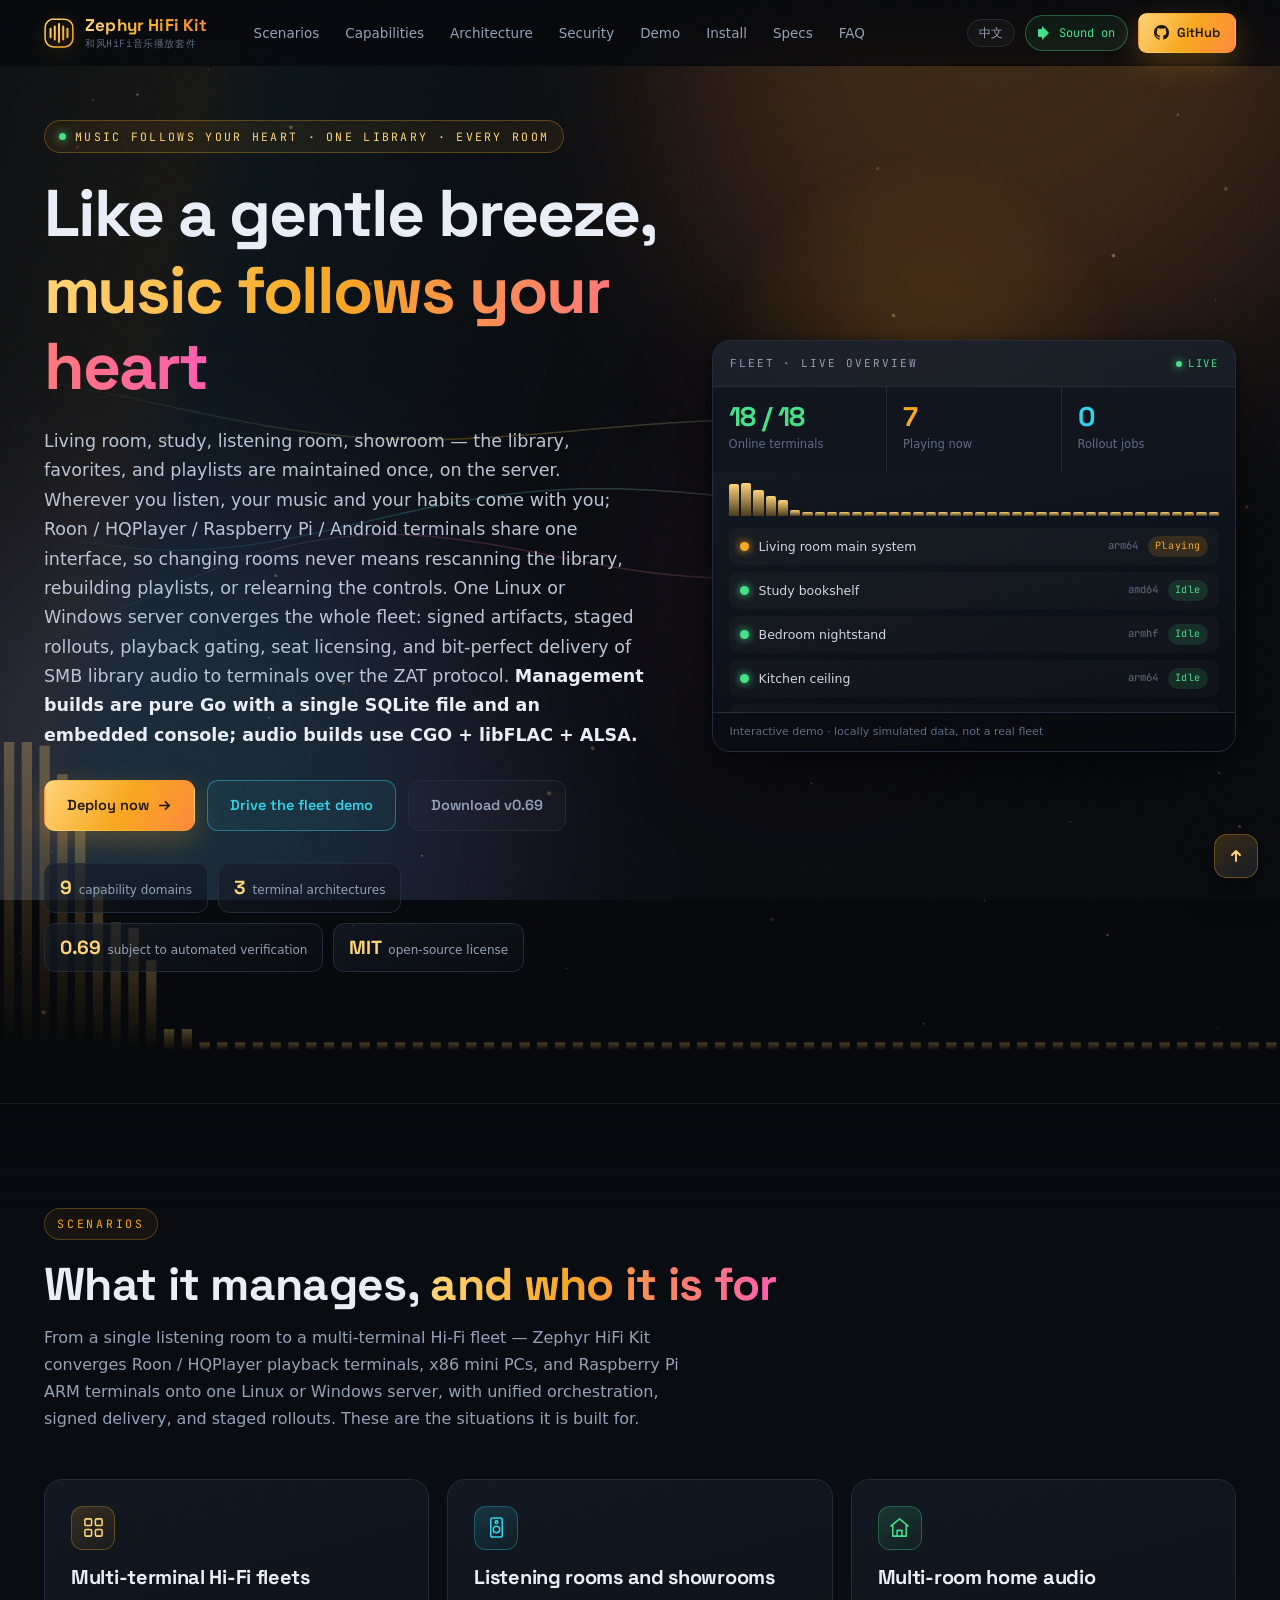
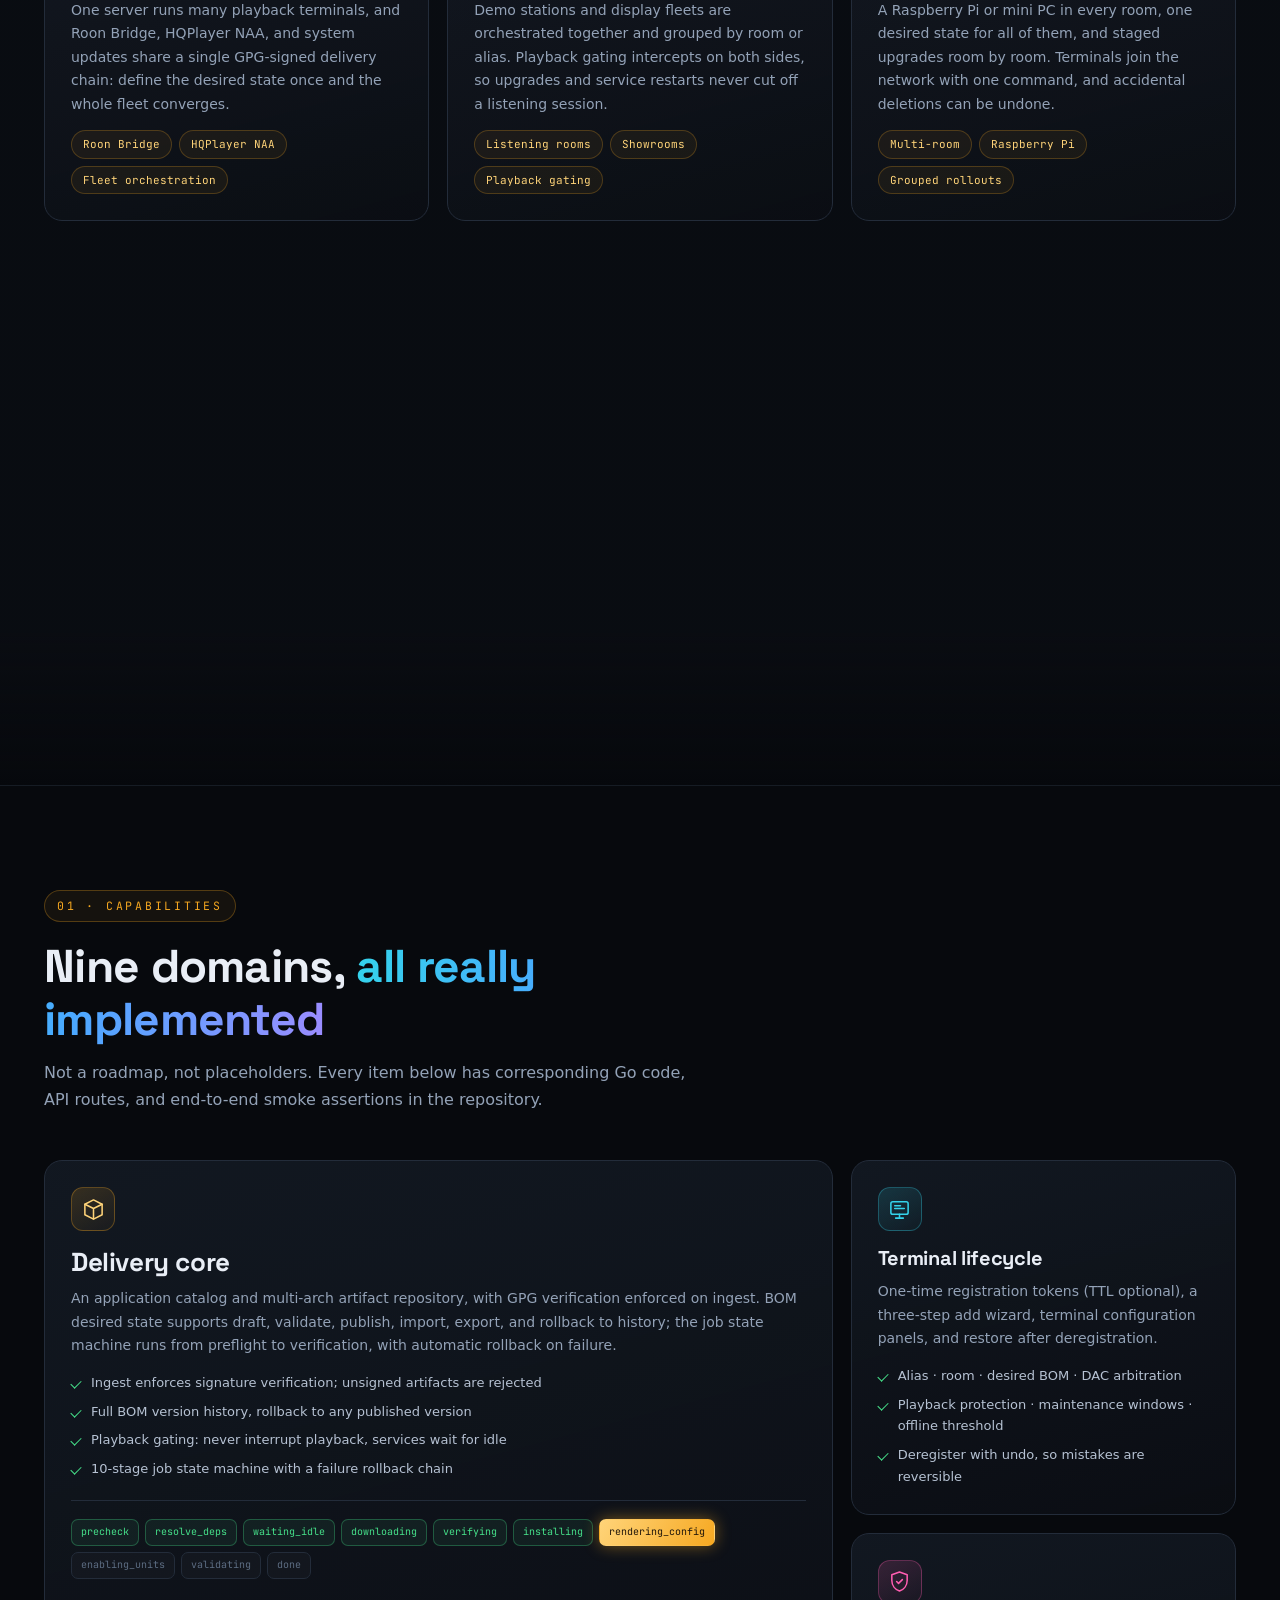
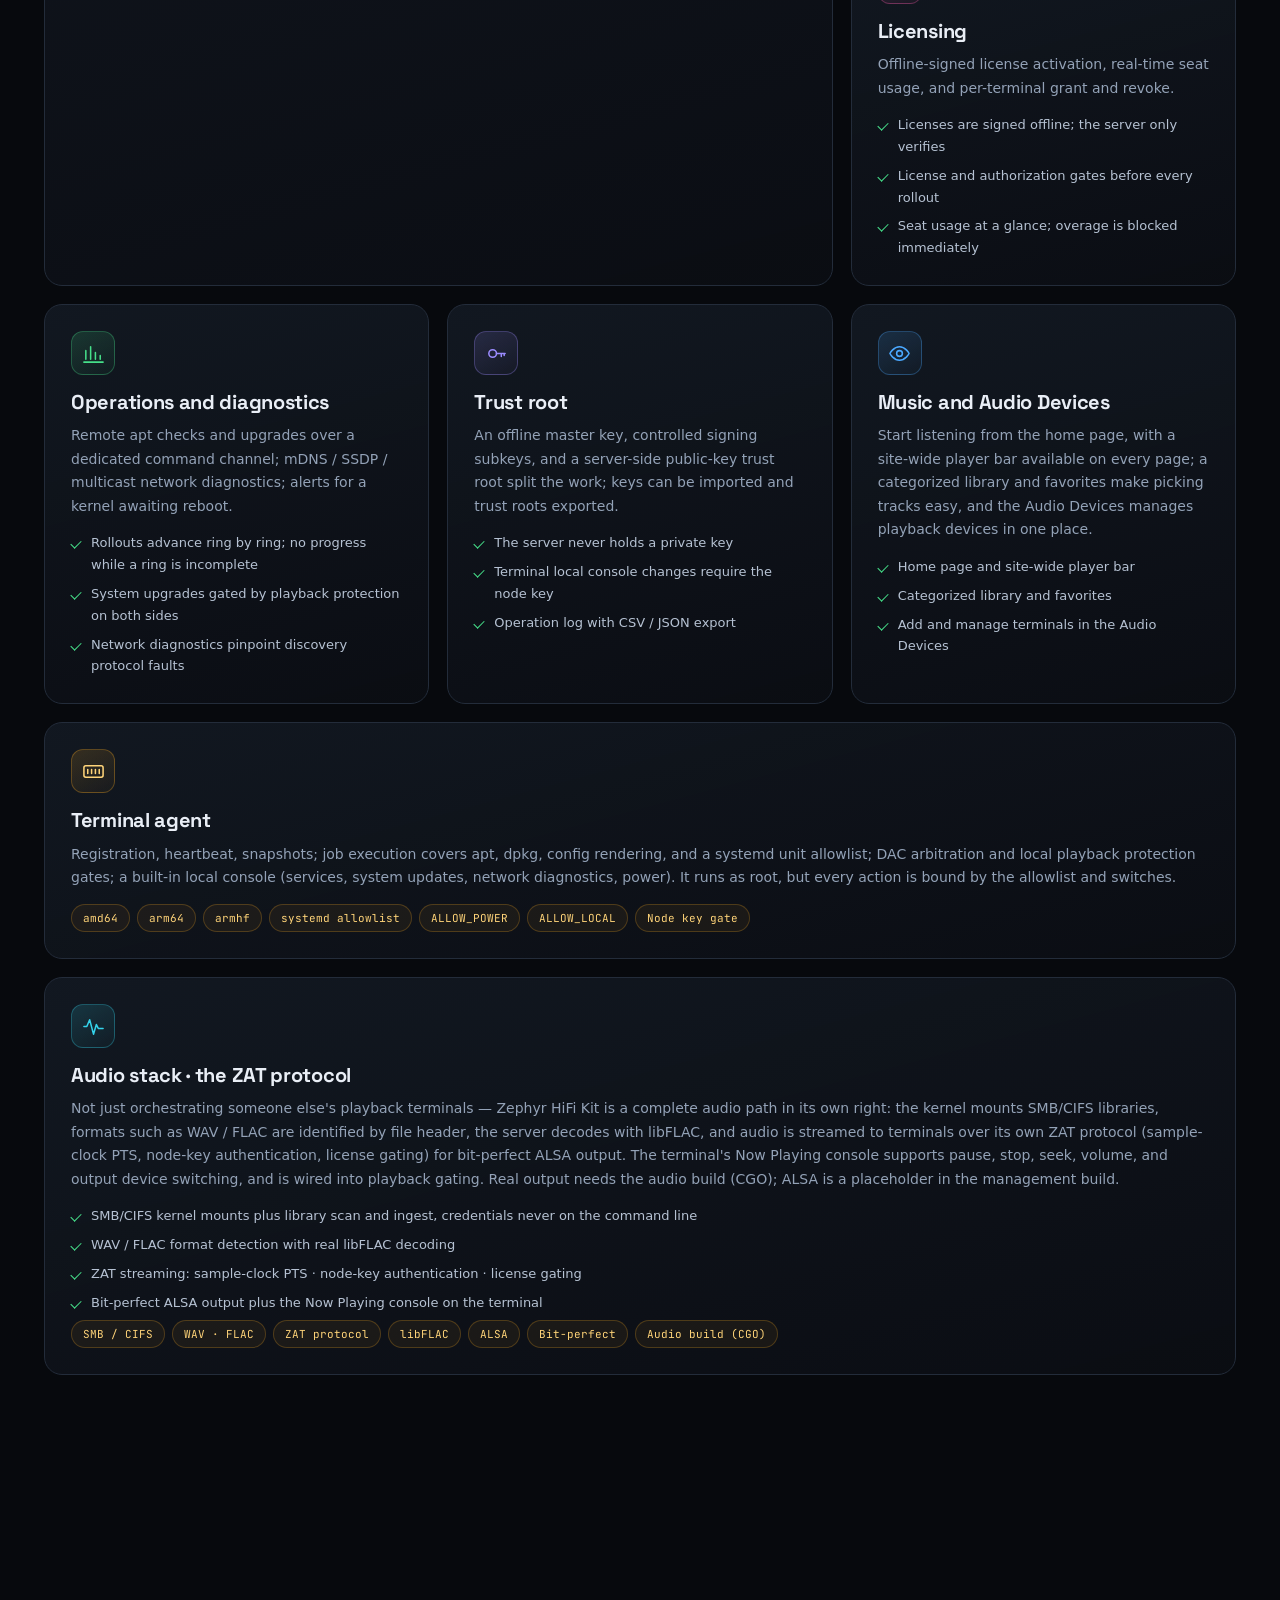
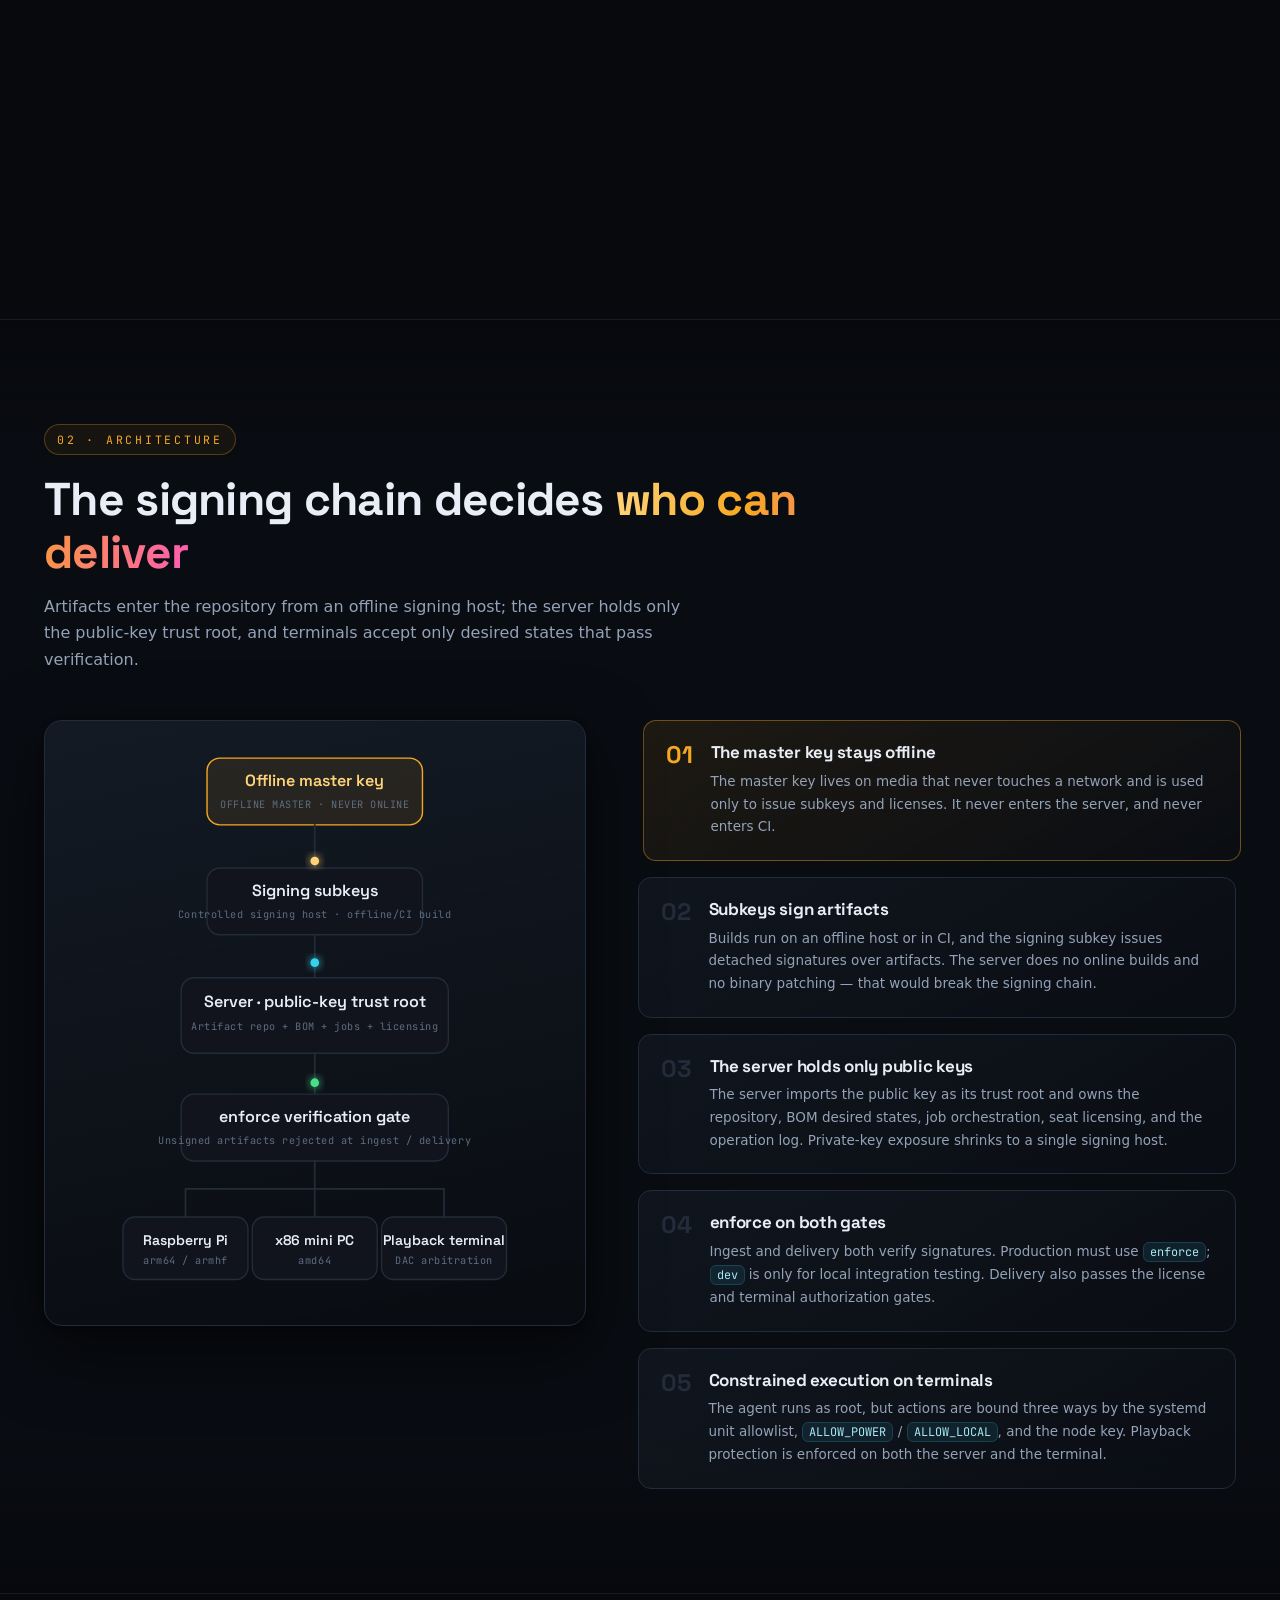
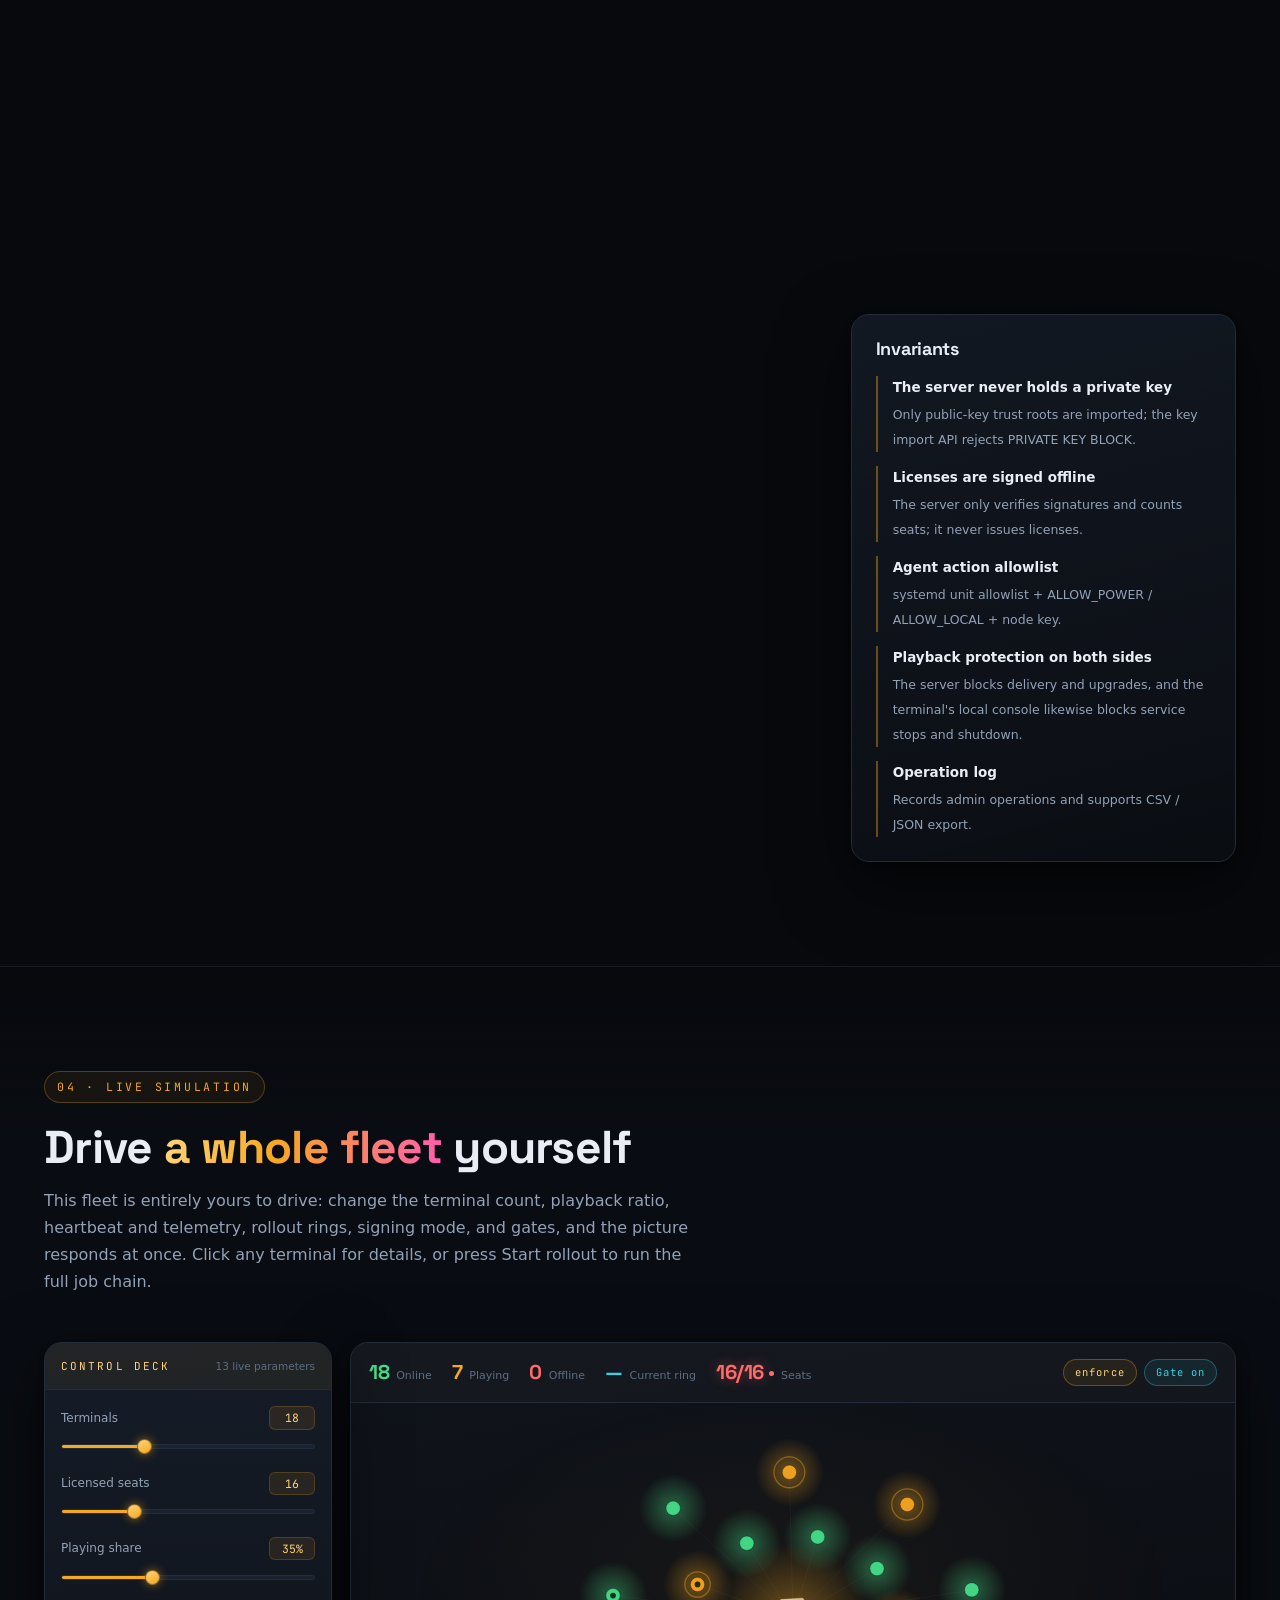
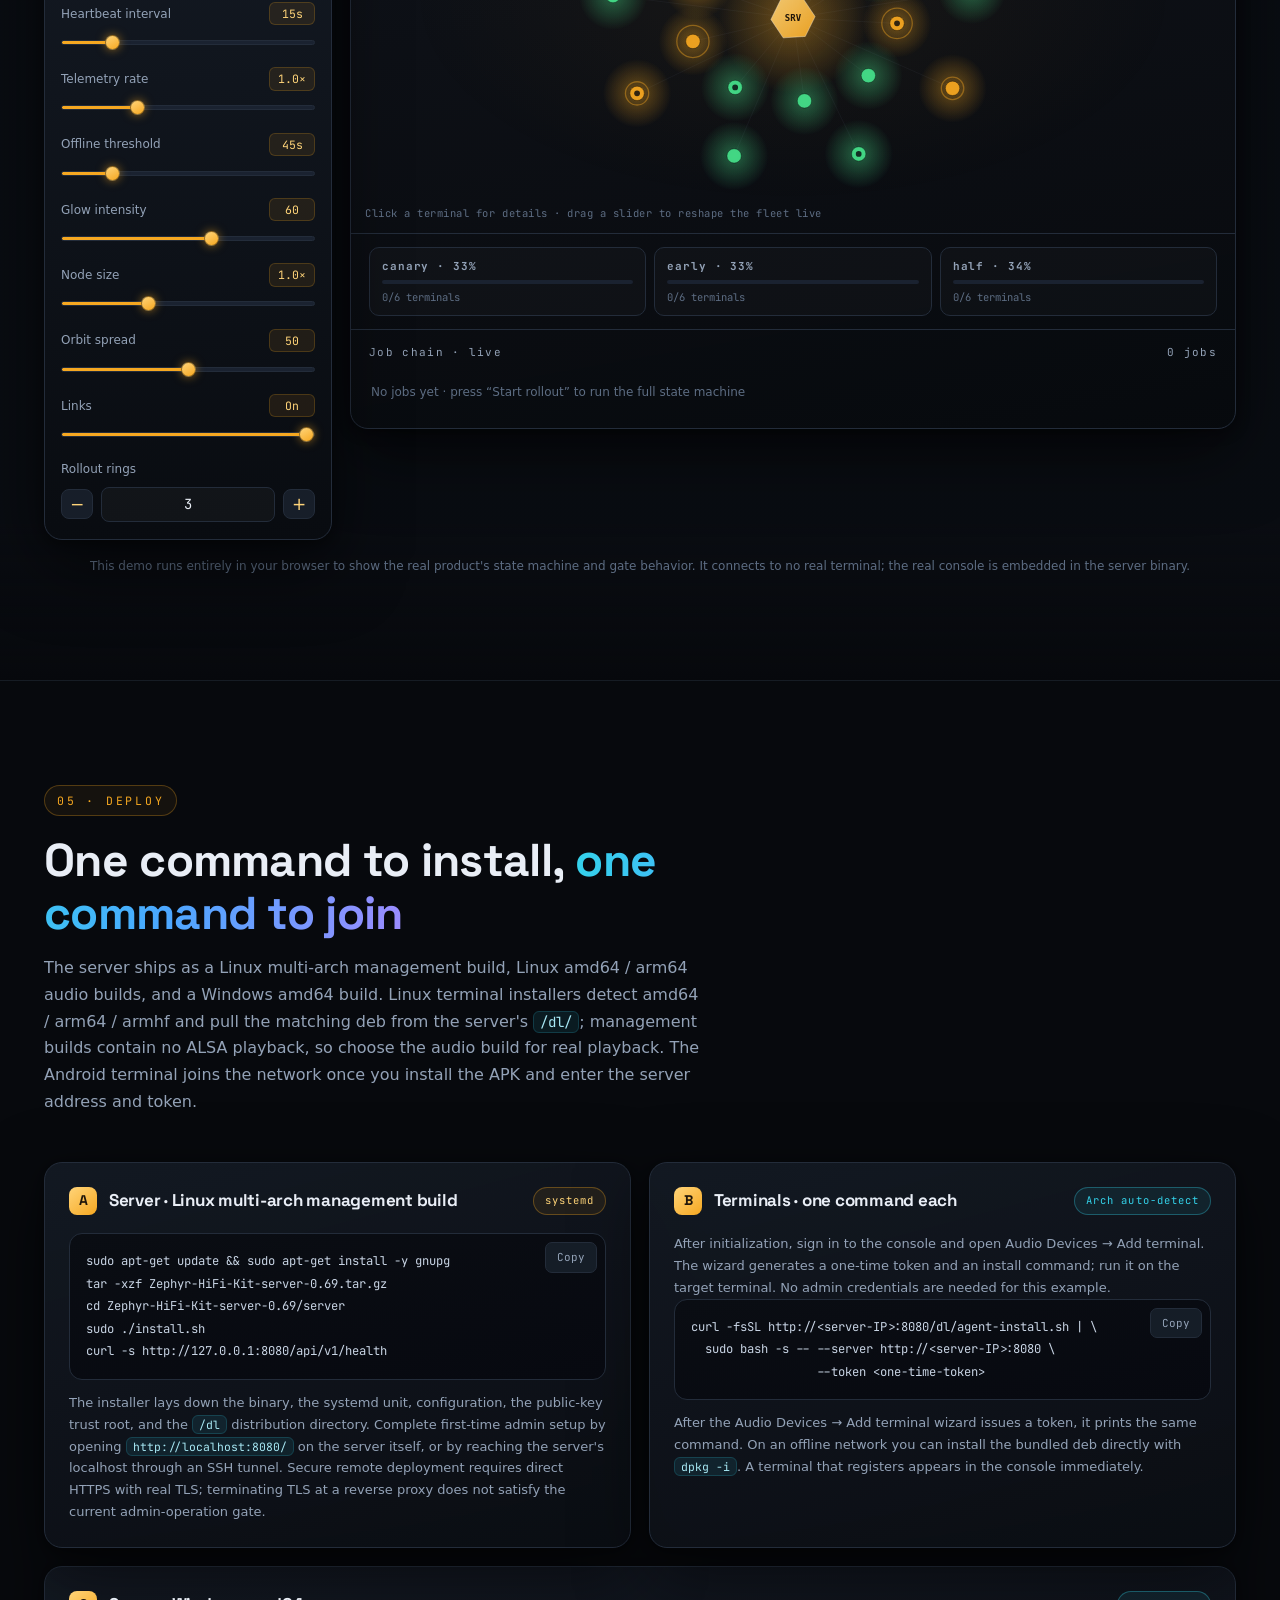
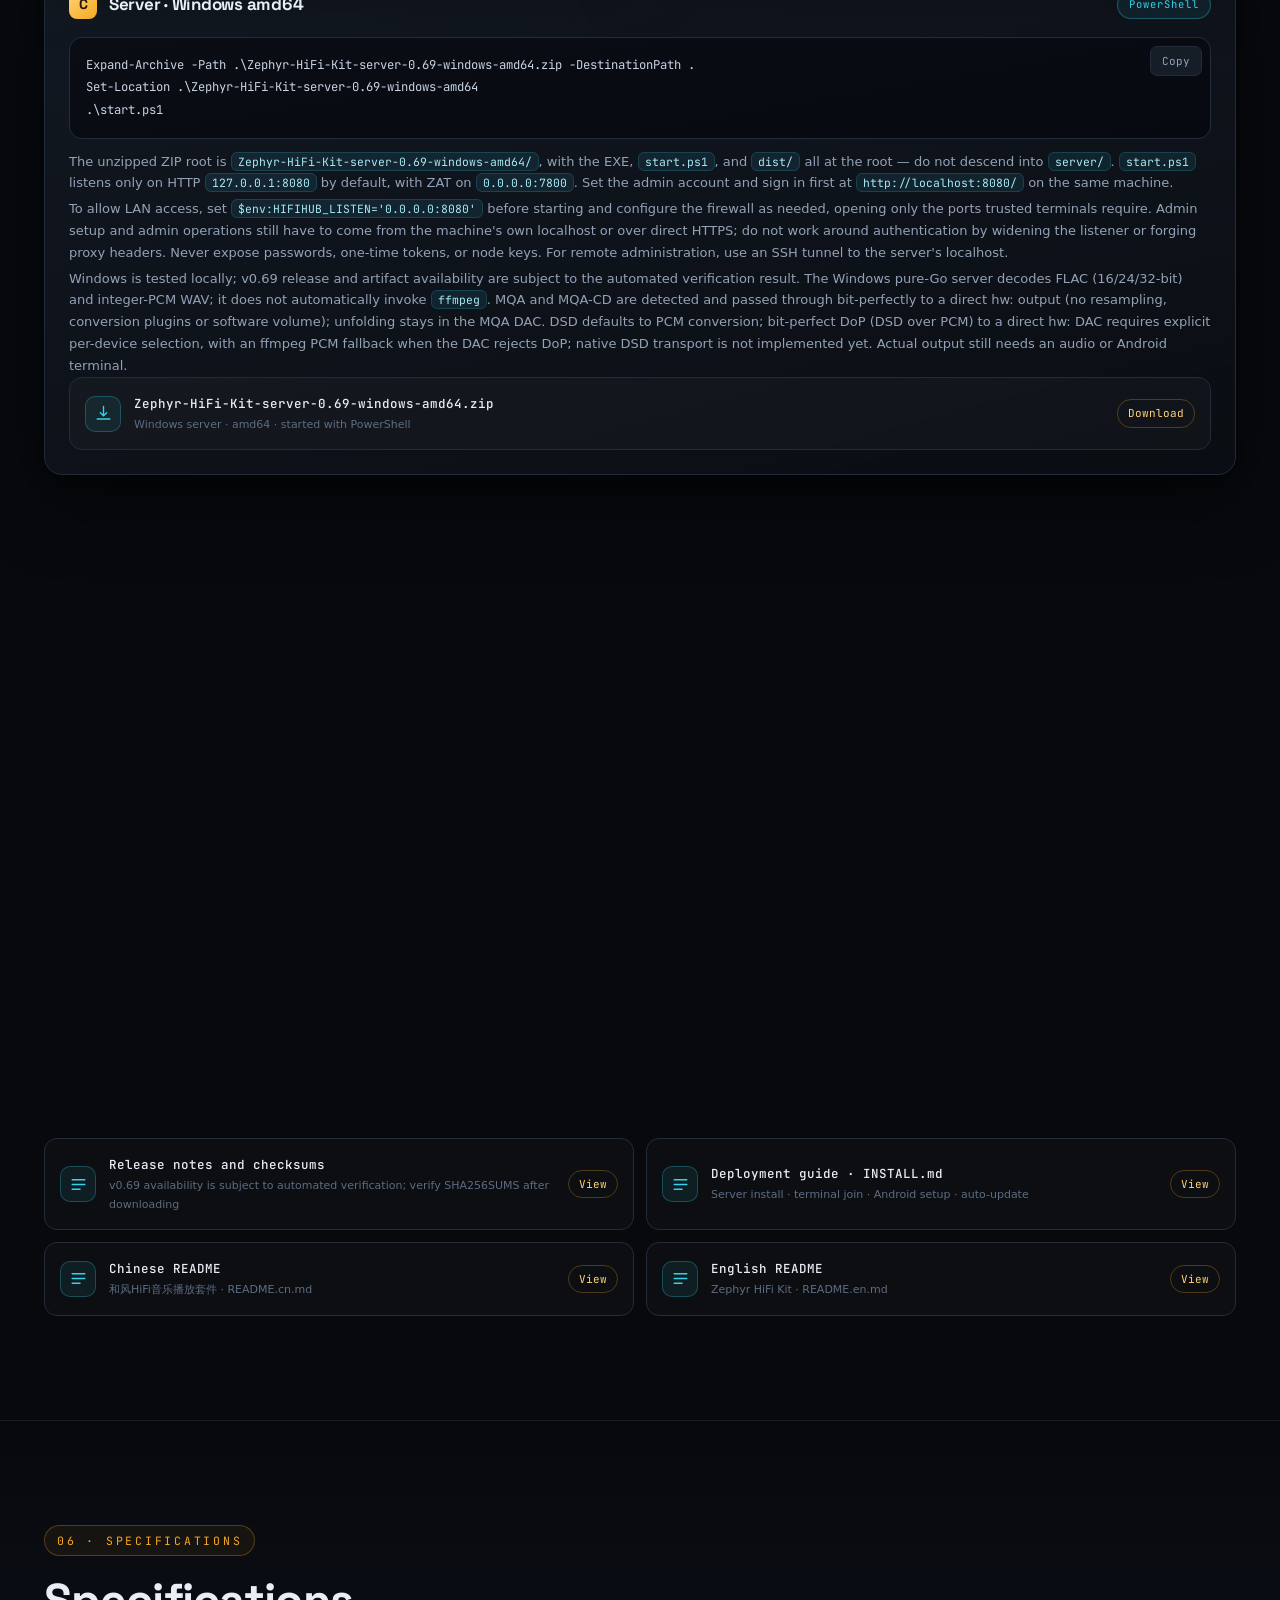
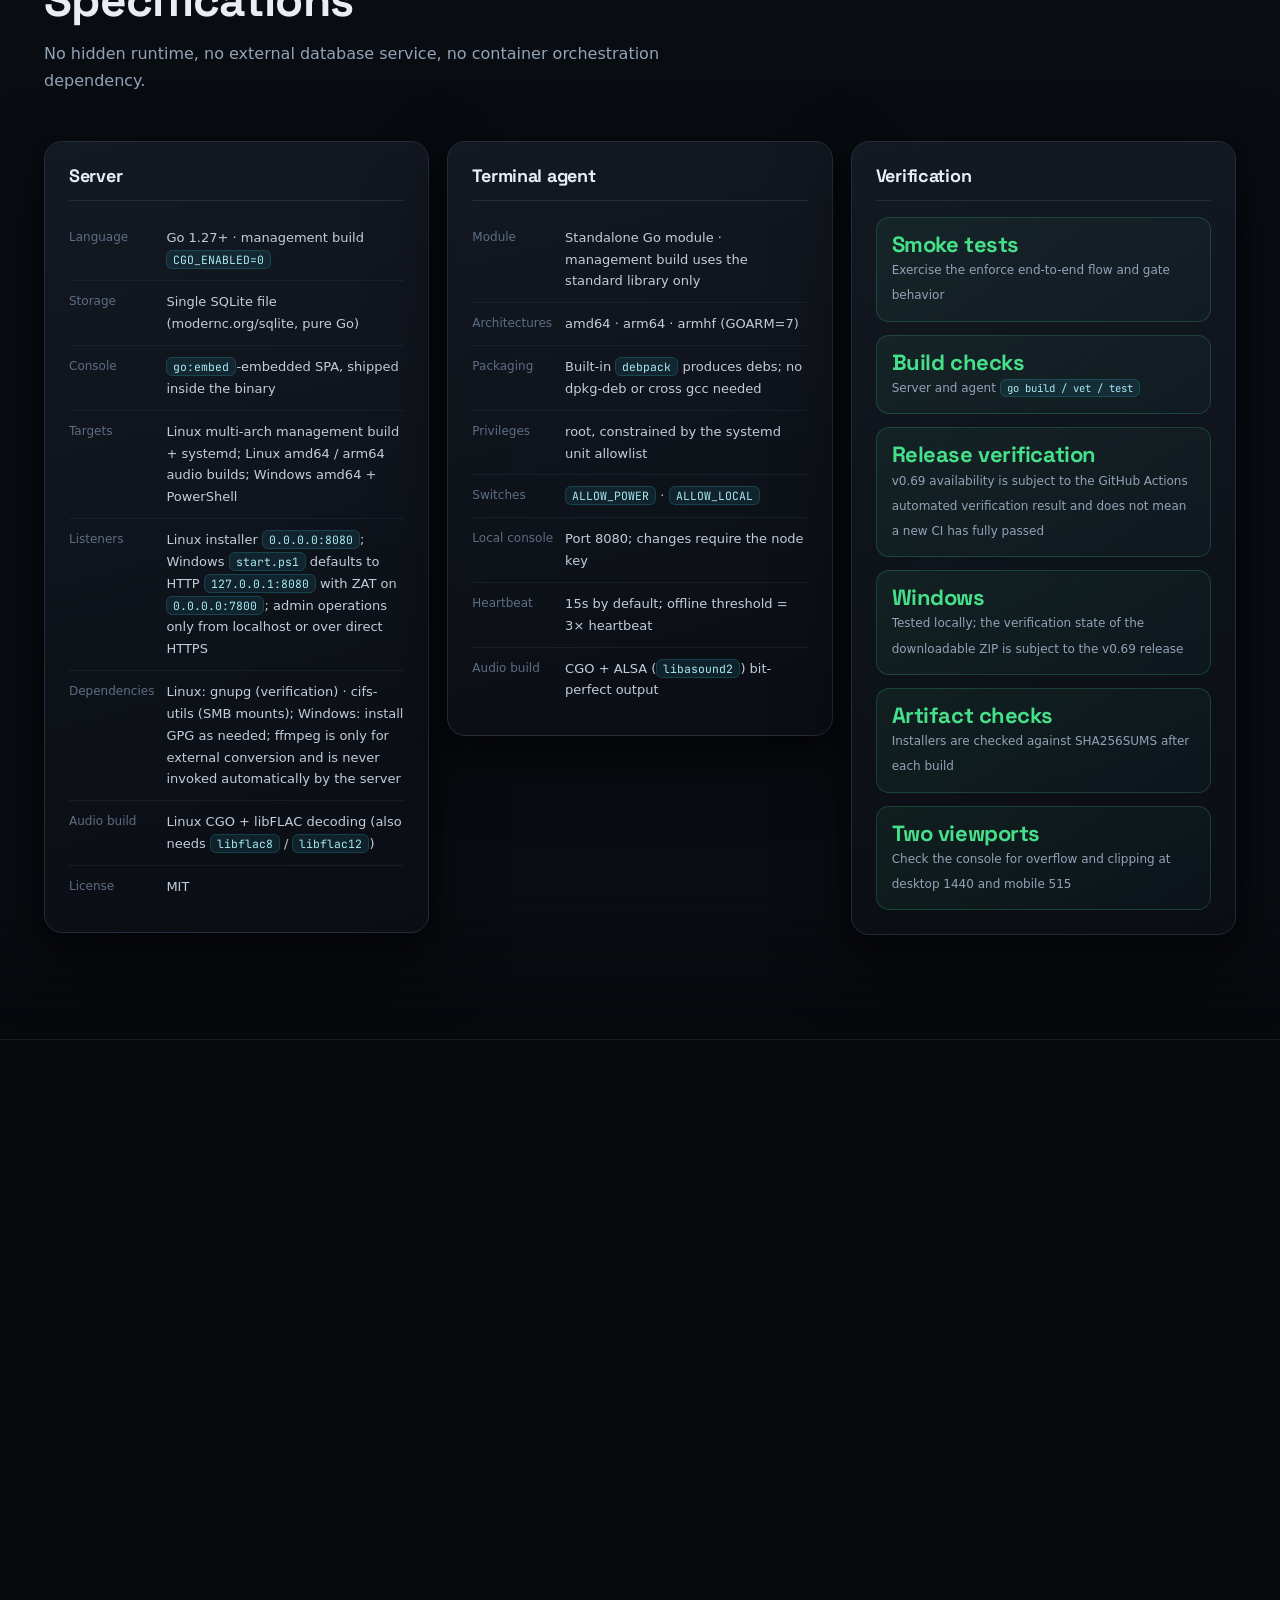
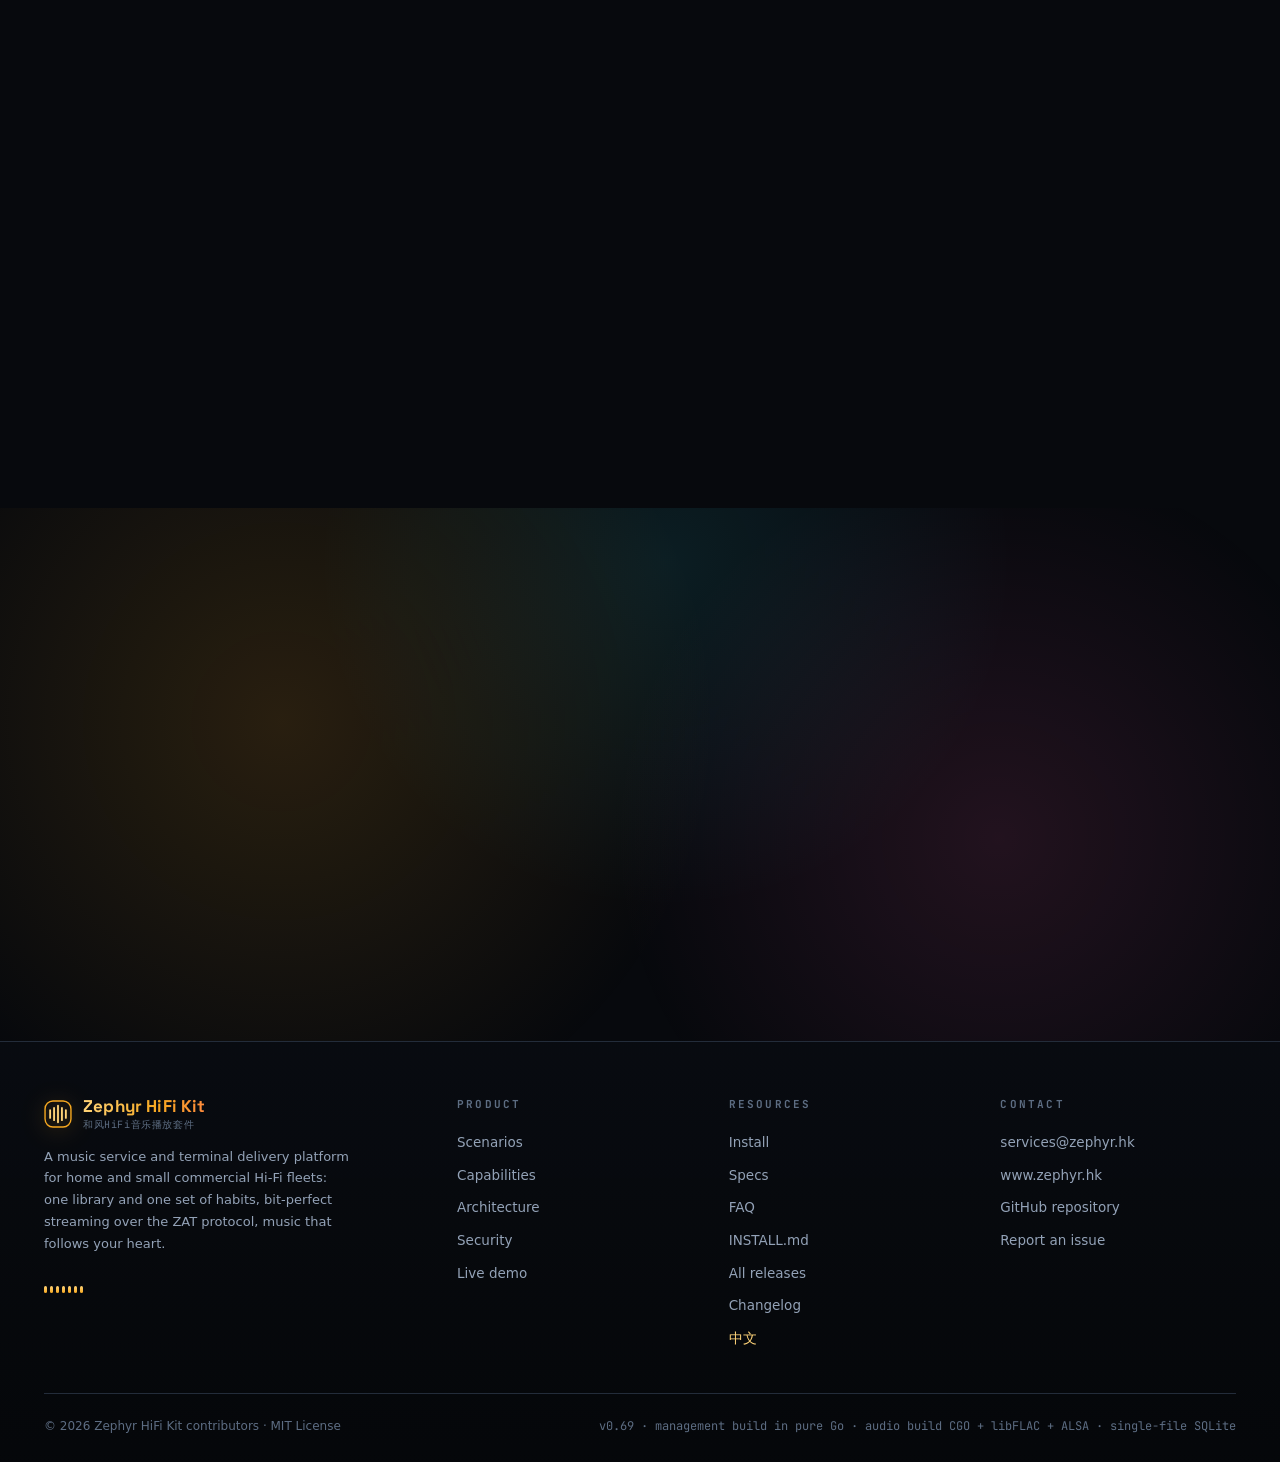
==== commit 1c0ed7ee: "release 0.69 Fix 24-bit streaming noise (carry partial frames), ALSA resume stall, multi-container e" ====
--- a/docs/index.html
+++ b/docs/index.html
@@ -3,8 +3,8 @@
 <head>
 <meta charset="utf-8">
 <meta name="viewport" content="width=device-width, initial-scale=1, viewport-fit=cover">
-<title>Zephyr HiFi Kit 0.68 | Music follows your heart · 和风HiFi音乐播放套件</title>
-<meta name="description" content="Zephyr HiFi Kit (和风HiFi音乐播放套件) 0.68: one library, one set of favorites, one set of habits — your music follows your heart. Linux multi-arch and Windows amd64 servers, Linux management and audio terminals, Android APK. Unifies Roon / HQPlayer / system updates with signed artifacts, staged rollouts, playback gating, seat licensing, and ZAT audio streaming. Management terminals contain no ALSA playback; choose the audio build for real Linux playback. Release and artifact availability are subject to the v0.68 automated verification result.">
+<title>Zephyr HiFi Kit 0.69 | Music follows your heart · 和风HiFi音乐播放套件</title>
+<meta name="description" content="Zephyr HiFi Kit (和风HiFi音乐播放套件) 0.69: one library, one set of favorites, one set of habits — your music follows your heart. Linux multi-arch and Windows amd64 servers, Linux management and audio terminals, Android APK. Unifies Roon / HQPlayer / system updates with signed artifacts, staged rollouts, playback gating, seat licensing, and ZAT audio streaming. Management terminals contain no ALSA playback; choose the audio build for real Linux playback. Release and artifact availability are subject to the v0.69 automated verification result.">
 <meta name="keywords" content="Zephyr HiFi Kit,和风HiFi音乐播放套件,Hi-Fi fleet management,Roon multi-terminal management,HQPlayer NAA,listening room system,audio showroom,multi-room audio,one library many rooms,music follows your heart,Raspberry Pi Hi-Fi terminal,Linux music server,Windows music server,staged rollout,playback gating,seat licensing,ZAT audio protocol,SMB music library,FLAC decoding,ALSA bit-perfect">
 <meta name="robots" content="index, follow, max-image-preview:large, max-snippet:-1">
 <meta name="theme-color" content="#07090d">
@@ -15,16 +15,16 @@
 <meta property="og:type" content="website">
 <meta property="og:site_name" content="Zephyr HiFi Kit · 和风HiFi音乐播放套件">
 <meta property="og:locale" content="en_US">
-<meta property="og:title" content="Zephyr HiFi Kit 0.68 | Music follows your heart · 和风HiFi音乐播放套件">
-<meta property="og:description" content="Zephyr HiFi Kit (和风HiFi音乐播放套件): one library, one set of favorites, one set of habits — your music follows your heart. 0.68 ships Linux / Windows servers, Linux management and audio terminals, and an Android APK; management terminals contain no ALSA playback. Availability is subject to the v0.68 automated verification result.">
+<meta property="og:title" content="Zephyr HiFi Kit 0.69 | Music follows your heart · 和风HiFi音乐播放套件">
+<meta property="og:description" content="Zephyr HiFi Kit (和风HiFi音乐播放套件): one library, one set of favorites, one set of habits — your music follows your heart. 0.69 ships Linux / Windows servers, Linux management and audio terminals, and an Android APK; management terminals contain no ALSA playback. Availability is subject to the v0.69 automated verification result.">
 <meta property="og:url" content="https://zephyr.hk/">
 <meta property="og:image" content="https://zephyr.hk/og.png">
 <meta property="og:image:width" content="1536">
 <meta property="og:image:height" content="1024">
 <meta property="og:image:alt" content="Zephyr HiFi Kit · 和风HiFi音乐播放套件 — the single delivery source for your Hi-Fi fleet">
 <meta name="twitter:card" content="summary_large_image">
-<meta name="twitter:title" content="Zephyr HiFi Kit · 和风HiFi音乐播放套件 0.68">
-<meta name="twitter:description" content="Zephyr HiFi Kit (和风HiFi音乐播放套件): one library, many listening rooms. Linux / Windows servers orchestrate everything and stream over ZAT; choose the audio build for real Linux playback, since management debs contain no ALSA playback. Availability is subject to the v0.68 automated verification result.">
+<meta name="twitter:title" content="Zephyr HiFi Kit · 和风HiFi音乐播放套件 0.69">
+<meta name="twitter:description" content="Zephyr HiFi Kit (和风HiFi音乐播放套件): one library, many listening rooms. Linux / Windows servers orchestrate everything and stream over ZAT; choose the audio build for real Linux playback, since management debs contain no ALSA playback. Availability is subject to the v0.69 automated verification result.">
 <meta name="twitter:image" content="https://zephyr.hk/og.png">
 <meta name="twitter:image:alt" content="Zephyr HiFi Kit · 和风HiFi音乐播放套件 — the single delivery source for your Hi-Fi fleet">
 <link rel="icon" href="favicon.svg" type="image/svg+xml">
@@ -51,13 +51,13 @@
       "url": "https://zephyr.hk/",
       "image": "https://zephyr.hk/og.png",
       "screenshot": "https://zephyr.hk/og.png",
-      "description": "Zephyr HiFi Kit (和风HiFi音乐播放套件) 0.68: one library, one set of favorites, one set of habits — your music follows your heart. Linux / Windows servers orchestrate Roon / HQPlayer / system updates, with signed artifacts, staged rollouts, playback gating, seat licensing, and ZAT audio streaming. Linux management terminal debs contain no ALSA playback; real playback needs the audio build, and availability is subject to the v0.68 automated verification result.",
+      "description": "Zephyr HiFi Kit (和风HiFi音乐播放套件) 0.69: one library, one set of favorites, one set of habits — your music follows your heart. Linux / Windows servers orchestrate Roon / HQPlayer / system updates, with signed artifacts, staged rollouts, playback gating, seat licensing, and ZAT audio streaming. Linux management terminal debs contain no ALSA playback; real playback needs the audio build, and availability is subject to the v0.69 automated verification result.",
       "applicationCategory": "MultimediaApplication",
       "applicationSubCategory": "Hi-Fi fleet management and artifact delivery",
       "operatingSystem": "Linux multi-arch server; Windows amd64 server; Linux management terminals amd64 / arm64 / armhf, audio terminals amd64 / arm64; Android 8.0+ (arm64 / armv7)",
-      "softwareVersion": "0.68",
+      "softwareVersion": "0.69",
       "license": "https://opensource.org/licenses/MIT",
-      "downloadUrl": "https://github.com/Eyebright/Zephyr-HiFi-Kit/releases/tag/v0.68",
+      "downloadUrl": "https://github.com/Eyebright/Zephyr-HiFi-Kit/releases/tag/v0.69",
       "installUrl": "https://zephyr.hk/#install",
       "offers": { "@type": "Offer", "price": "0", "priceCurrency": "USD" },
       "featureList": [
@@ -160,12 +160,12 @@
       <div class="hero-cta rv" style="--d:230ms">
         <a class="btn gold" href="#install">Deploy now<svg viewBox="0 0 16 16" width="15" height="15" aria-hidden="true"><path fill="none" stroke="currentColor" stroke-width="1.8" stroke-linecap="round" stroke-linejoin="round" d="M3 8h10M9 4l4 4-4 4"/></svg></a>
         <a class="btn line" href="#demo">Drive the fleet demo</a>
-        <a class="btn ghost" href="https://github.com/Eyebright/Zephyr-HiFi-Kit/releases/tag/v0.68" target="_blank" rel="noopener">Download v0.68</a>
+        <a class="btn ghost" href="https://github.com/Eyebright/Zephyr-HiFi-Kit/releases/tag/v0.69" target="_blank" rel="noopener">Download v0.69</a>
       </div>
       <ul class="hero-chips rv" style="--d:310ms">
         <li><b>9</b>capability domains</li>
         <li><b>3</b>terminal architectures</li>
-        <li><b>0.68</b>subject to automated verification</li>
+        <li><b>0.69</b>subject to automated verification</li>
         <li><b>MIT</b>open-source license</li>
       </ul>
     </div>
@@ -512,8 +512,8 @@
         <div class="code" data-copy>
           <button class="copy" type="button" aria-label="Copy the server install command">Copy</button>
 <pre><code>sudo apt-get update &amp;&amp; sudo apt-get install -y gnupg
-tar -xzf Zephyr-HiFi-Kit-server-0.68.tar.gz
-cd Zephyr-HiFi-Kit-server-0.68/server
+tar -xzf Zephyr-HiFi-Kit-server-0.69.tar.gz
+cd Zephyr-HiFi-Kit-server-0.69/server
 sudo ./install.sh
 curl -s http://127.0.0.1:8080/api/v1/health</code></pre>
         </div>
@@ -535,22 +535,22 @@
       <div class="ic-h"><span class="ic-n">C</span><h3>Server · Windows amd64</h3><span class="pill cyan">PowerShell</span></div>
       <div class="code" data-copy>
         <button class="copy" type="button" aria-label="Copy the Windows server start command">Copy</button>
-<pre><code>Expand-Archive -Path .\Zephyr-HiFi-Kit-server-0.68-windows-amd64.zip -DestinationPath .
-Set-Location .\Zephyr-HiFi-Kit-server-0.68-windows-amd64
+<pre><code>Expand-Archive -Path .\Zephyr-HiFi-Kit-server-0.69-windows-amd64.zip -DestinationPath .
+Set-Location .\Zephyr-HiFi-Kit-server-0.69-windows-amd64
 .\start.ps1</code></pre>
       </div>
-      <p class="ic-p">The unzipped ZIP root is <code>Zephyr-HiFi-Kit-server-0.68-windows-amd64/</code>, with the EXE, <code>start.ps1</code>, and <code>dist/</code> all at the root — do not descend into <code>server/</code>. <code>start.ps1</code> listens only on HTTP <code>127.0.0.1:8080</code> by default, with ZAT on <code>0.0.0.0:7800</code>. Set the admin account and sign in first at <code>http://localhost:8080/</code> on the same machine.</p>
+      <p class="ic-p">The unzipped ZIP root is <code>Zephyr-HiFi-Kit-server-0.69-windows-amd64/</code>, with the EXE, <code>start.ps1</code>, and <code>dist/</code> all at the root — do not descend into <code>server/</code>. <code>start.ps1</code> listens only on HTTP <code>127.0.0.1:8080</code> by default, with ZAT on <code>0.0.0.0:7800</code>. Set the admin account and sign in first at <code>http://localhost:8080/</code> on the same machine.</p>
       <p class="ic-p">To allow LAN access, set <code>$env:HIFIHUB_LISTEN='0.0.0.0:8080'</code> before starting and configure the firewall as needed, opening only the ports trusted terminals require. Admin setup and admin operations still have to come from the machine's own localhost or over direct HTTPS; do not work around authentication by widening the listener or forging proxy headers. Never expose passwords, one-time tokens, or node keys. For remote administration, use an SSH tunnel to the server's localhost.</p>
-      <p class="ic-p">Windows is tested locally; v0.68 release and artifact availability are subject to the automated verification result. The Windows pure-Go server decodes FLAC (16/24/32-bit) and integer-PCM WAV; it does not automatically invoke <code>ffmpeg</code>. MQA and MQA-CD are detected and passed through bit-perfectly to a direct hw: output (no resampling, conversion plugins or software volume); unfolding stays in the MQA DAC. DSD defaults to PCM conversion; bit-perfect DoP (DSD over PCM) to a direct hw: DAC requires explicit per-device selection, with an ffmpeg PCM fallback when the DAC rejects DoP; native DSD transport is not implemented yet. Actual output still needs an audio or Android terminal.</p>
-      <a class="dl-item" href="https://github.com/Eyebright/Zephyr-HiFi-Kit/releases/download/v0.68/Zephyr-HiFi-Kit-server-0.68-windows-amd64.zip">
+      <p class="ic-p">Windows is tested locally; v0.69 release and artifact availability are subject to the automated verification result. The Windows pure-Go server decodes FLAC (16/24/32-bit) and integer-PCM WAV; it does not automatically invoke <code>ffmpeg</code>. MQA and MQA-CD are detected and passed through bit-perfectly to a direct hw: output (no resampling, conversion plugins or software volume); unfolding stays in the MQA DAC. DSD defaults to PCM conversion; bit-perfect DoP (DSD over PCM) to a direct hw: DAC requires explicit per-device selection, with an ffmpeg PCM fallback when the DAC rejects DoP; native DSD transport is not implemented yet. Actual output still needs an audio or Android terminal.</p>
+      <a class="dl-item" href="https://github.com/Eyebright/Zephyr-HiFi-Kit/releases/download/v0.69/Zephyr-HiFi-Kit-server-0.69-windows-amd64.zip">
         <span class="dl-ico" aria-hidden="true"><svg viewBox="0 0 24 24"><path d="M12 3v12m0 0 4-4m-4 4-4-4M4 19h16"/></svg></span>
-        <span class="dl-txt"><b>Zephyr-HiFi-Kit-server-0.68-windows-amd64.zip</b><i>Windows server · amd64 · started with PowerShell</i></span>
+        <span class="dl-txt"><b>Zephyr-HiFi-Kit-server-0.69-windows-amd64.zip</b><i>Windows server · amd64 · started with PowerShell</i></span>
         <span class="dl-go">Download</span>
       </a>
     </div>
     <div class="dl-lead rv">
-      <h3>Downloads · v0.68</h3>
-      <p>Zephyr HiFi Kit (和风HiFi音乐播放套件) 0.68 ships packages for server and terminal, in management and audio builds. Release status and artifact availability are subject to the v0.68 release's automated verification result; verify SHA256SUMS after downloading.</p>
+      <h3>Downloads · v0.69</h3>
+      <p>Zephyr HiFi Kit (和风HiFi音乐播放套件) 0.69 ships packages for server and terminal, in management and audio builds. Release status and artifact availability are subject to the v0.69 release's automated verification result; verify SHA256SUMS after downloading.</p>
     </div>
     <div class="dl-duo">
       <div class="dl-card rv">
@@ -559,20 +559,20 @@
           <span class="pill">install.sh one-step install</span>
         </div>
         <div class="dl-stack">
-          <a class="dl-item" href="https://github.com/Eyebright/Zephyr-HiFi-Kit/releases/download/v0.68/Zephyr-HiFi-Kit-server-0.68.tar.gz">
+          <a class="dl-item" href="https://github.com/Eyebright/Zephyr-HiFi-Kit/releases/download/v0.69/Zephyr-HiFi-Kit-server-0.69.tar.gz">
             <span class="dl-ico" aria-hidden="true"><svg viewBox="0 0 24 24"><path d="M12 3v12m0 0 4-4m-4 4-4-4M4 19h16"/></svg></span>
-            <span class="dl-txt"><b>Zephyr-HiFi-Kit-server-0.68.tar.gz</b><i>Linux multi-arch management build: server + management terminal debs for three architectures + installer</i></span>
+            <span class="dl-txt"><b>Zephyr-HiFi-Kit-server-0.69.tar.gz</b><i>Linux multi-arch management build: server + management terminal debs for three architectures + installer</i></span>
             <span class="dl-go">Download</span>
           </a>
           <div class="dl-sub">
             <span class="dl-sub-t">Linux audio build (libFLAC decoding on the server + ALSA output on terminals)</span>
             <span class="dl-chips">
-              <a href="https://github.com/Eyebright/Zephyr-HiFi-Kit/releases/download/v0.68/Zephyr-HiFi-Kit-server-0.68-audio-amd64.tar.gz">x86_64</a>
-              <a href="https://github.com/Eyebright/Zephyr-HiFi-Kit/releases/download/v0.68/Zephyr-HiFi-Kit-server-0.68-audio-arm64.tar.gz">aarch64</a>
+              <a href="https://github.com/Eyebright/Zephyr-HiFi-Kit/releases/download/v0.69/Zephyr-HiFi-Kit-server-0.69-audio-amd64.tar.gz">x86_64</a>
+              <a href="https://github.com/Eyebright/Zephyr-HiFi-Kit/releases/download/v0.69/Zephyr-HiFi-Kit-server-0.69-audio-arm64.tar.gz">aarch64</a>
             </span>
           </div>
         </div>
-        <div class="dl-note">Management builds unpack to <code>Zephyr-HiFi-Kit-server-0.68/</code>; enter <code>server/</code> to run the installer. The Linux audio build decodes with libFLAC and ships audio debs in <code>server/dist/</code>; only audio terminals provide ALSA playback. The NAS container image (QNAP / Synology / TrueNAS / Unraid) is <code>ghcr.io/eyebright/zephyr-hifi-kit-server:0.68</code>; see INSTALL.md for deployment steps. Images and downloads are subject to the automated verification result.</div>
+        <div class="dl-note">Management builds unpack to <code>Zephyr-HiFi-Kit-server-0.69/</code>; enter <code>server/</code> to run the installer. The Linux audio build decodes with libFLAC and ships audio debs in <code>server/dist/</code>; only audio terminals provide ALSA playback. The NAS container image (QNAP / Synology / TrueNAS / Unraid) is <code>ghcr.io/eyebright/zephyr-hifi-kit-server:0.69</code>; see INSTALL.md for deployment steps. Images and downloads are subject to the automated verification result.</div>
       </div>
       <div class="dl-card rv">
         <div class="dl-h">
@@ -588,21 +588,21 @@
               <option value="armhf">ARM 32-bit</option>
             </select>
           </div>
-          <a class="dl-item" id="dl-deb" href="https://github.com/Eyebright/Zephyr-HiFi-Kit/releases/download/v0.68/Zephyr-HiFi-Kit-terminal-0.68-linux-arm64.deb">
+          <a class="dl-item" id="dl-deb" href="https://github.com/Eyebright/Zephyr-HiFi-Kit/releases/download/v0.69/Zephyr-HiFi-Kit-terminal-0.69-linux-arm64.deb">
             <span class="dl-ico" aria-hidden="true"><svg viewBox="0 0 24 24"><rect x="4" y="4" width="16" height="16" rx="3"/><path d="M9 9h6v6H9z"/></svg></span>
-            <span class="dl-txt"><b id="dl-deb-name">Zephyr-HiFi-Kit-terminal-0.68-linux-arm64.deb</b><i id="dl-deb-meta">Management build · Raspberry Pi 3/4/5 · 64-bit · no ALSA playback</i></span>
+            <span class="dl-txt"><b id="dl-deb-name">Zephyr-HiFi-Kit-terminal-0.69-linux-arm64.deb</b><i id="dl-deb-meta">Management build · Raspberry Pi 3/4/5 · 64-bit · no ALSA playback</i></span>
             <span class="dl-go">Download</span>
           </a>
           <div class="dl-sub">
             <span class="dl-sub-t">Real Linux playback · audio terminal tar.gz (ALSA)</span>
             <span class="dl-chips">
-              <a href="https://github.com/Eyebright/Zephyr-HiFi-Kit/releases/download/v0.68/Zephyr-HiFi-Kit-terminal-0.68-audio-amd64.tar.gz">x86_64</a>
-              <a href="https://github.com/Eyebright/Zephyr-HiFi-Kit/releases/download/v0.68/Zephyr-HiFi-Kit-terminal-0.68-audio-arm64.tar.gz">aarch64</a>
+              <a href="https://github.com/Eyebright/Zephyr-HiFi-Kit/releases/download/v0.69/Zephyr-HiFi-Kit-terminal-0.69-audio-amd64.tar.gz">x86_64</a>
+              <a href="https://github.com/Eyebright/Zephyr-HiFi-Kit/releases/download/v0.69/Zephyr-HiFi-Kit-terminal-0.69-audio-arm64.tar.gz">aarch64</a>
             </span>
           </div>
-          <a class="dl-item" href="https://github.com/Eyebright/Zephyr-HiFi-Kit/releases/download/v0.68/Zephyr-HiFi-Kit-terminal-0.68.apk">
+          <a class="dl-item" href="https://github.com/Eyebright/Zephyr-HiFi-Kit/releases/download/v0.69/Zephyr-HiFi-Kit-terminal-0.69.apk">
             <span class="dl-ico" aria-hidden="true"><svg viewBox="0 0 24 24"><rect x="7" y="2.5" width="10" height="19" rx="2.5"/><path d="M11 18.5h2"/></svg></span>
-            <span class="dl-txt"><b>Zephyr-HiFi-Kit-terminal-0.68.apk</b><i>Android terminal · Android 8.0+ · arm64 / armv7</i></span>
+            <span class="dl-txt"><b>Zephyr-HiFi-Kit-terminal-0.69.apk</b><i>Android terminal · Android 8.0+ · arm64 / armv7</i></span>
             <span class="dl-go">Download</span>
           </a>
         </div>
@@ -610,9 +610,9 @@
       </div>
     </div>
     <div class="dl-docs">
-      <a class="dl-item rv" href="https://github.com/Eyebright/Zephyr-HiFi-Kit/releases/tag/v0.68" target="_blank" rel="noopener">
+      <a class="dl-item rv" href="https://github.com/Eyebright/Zephyr-HiFi-Kit/releases/tag/v0.69" target="_blank" rel="noopener">
         <span class="dl-ico" aria-hidden="true"><svg viewBox="0 0 24 24"><path d="M4 6h16M4 12h16M4 18h10"/></svg></span>
-        <span class="dl-txt"><b>Release notes and checksums</b><i>v0.68 availability is subject to automated verification; verify SHA256SUMS after downloading</i></span>
+        <span class="dl-txt"><b>Release notes and checksums</b><i>v0.69 availability is subject to automated verification; verify SHA256SUMS after downloading</i></span>
         <span class="dl-go">View</span>
       </a>
       <a class="dl-item rv" href="https://github.com/Eyebright/Zephyr-HiFi-Kit/blob/main/INSTALL.md" target="_blank" rel="noopener">
@@ -674,8 +674,8 @@
         <div class="ver-list">
           <div class="ver-i"><b>Smoke tests</b><span>Exercise the enforce end-to-end flow and gate behavior</span></div>
           <div class="ver-i"><b>Build checks</b><span>Server and agent <code>go build / vet / test</code></span></div>
-          <div class="ver-i"><b>Release verification</b><span>v0.68 availability is subject to the GitHub Actions automated verification result and does not mean a new CI has fully passed</span></div>
-          <div class="ver-i"><b>Windows</b><span>Tested locally; the verification state of the downloadable ZIP is subject to the v0.68 release</span></div>
+          <div class="ver-i"><b>Release verification</b><span>v0.69 availability is subject to the GitHub Actions automated verification result and does not mean a new CI has fully passed</span></div>
+          <div class="ver-i"><b>Windows</b><span>Tested locally; the verification state of the downloadable ZIP is subject to the v0.69 release</span></div>
           <div class="ver-i"><b>Artifact checks</b><span>Installers are checked against SHA256SUMS after each build</span></div>
           <div class="ver-i"><b>Two viewports</b><span>Check the console for overflow and clipping at desktop 1440 and mobile 515</span></div>
         </div>
@@ -700,7 +700,7 @@
       <details class="rv"><summary>Where does console authentication happen?<span class="fq-i" aria-hidden="true"></span></summary><div class="fq-b"><p>The console has built-in single-admin authentication, and first run walks you through setting the admin name and password. Existing administrators receive a trusted session automatically on the server's own localhost. Remote admin operations still require login over direct HTTPS; the backend does not trust TLS forwarding headers from reverse proxies.</p></div></details>
       <details class="rv"><summary>What if I delete a BOM version or a terminal by mistake?<span class="fq-i" aria-hidden="true"></span></summary><div class="fq-b"><p>BOM keeps full version history and can roll back to any published version; a rollback creates a new published version instead of overwriting history. Deregistered terminals can be restored. Destructive actions in the console all come with an undo entry.</p></div></details>
       <details class="rv"><summary>Which terminal hardware is supported?<span class="fq-i" aria-hidden="true"></span></summary><div class="fq-b"><p>The installer detects amd64, arm64, and armhf automatically, covering x86 mini PCs, Raspberry Pi 4/5 (64-bit), and Raspberry Pi 2/3 (32-bit). The management agent depends only on the standard library, and debs are produced by the built-in debpack, so target machines need no build tools.</p></div></details>
-      <details class="rv"><summary>Is the audio playback real? How do the management and audio builds differ?<span class="fq-i" aria-hidden="true"></span></summary><div class="fq-b"><p>Yes. The management build is pure Go (<code>CGO_ENABLED=0</code>) with placeholder ALSA output, suited to orchestration-only setups without audio hardware; the audio build decodes with CGO + libFLAC and outputs bit-perfect ALSA on the terminal, streamed over the ZAT protocol. Audio-build verification covers amd64 / arm64 builds, an ALSA <code>null</code> loopback, and a FLAC decode round trip (asserting bit-identical PCM); v0.68 results are subject to the release's automated verification record. Both builds share the same engine name, configuration, and systemd unit, so they are interchangeable.</p></div></details>
+      <details class="rv"><summary>Is the audio playback real? How do the management and audio builds differ?<span class="fq-i" aria-hidden="true"></span></summary><div class="fq-b"><p>Yes. The management build is pure Go (<code>CGO_ENABLED=0</code>) with placeholder ALSA output, suited to orchestration-only setups without audio hardware; the audio build decodes with CGO + libFLAC and outputs bit-perfect ALSA on the terminal, streamed over the ZAT protocol. Audio-build verification covers amd64 / arm64 builds, an ALSA <code>null</code> loopback, and a FLAC decode round trip (asserting bit-identical PCM); v0.69 results are subject to the release's automated verification record. Both builds share the same engine name, configuration, and systemd unit, so they are interchangeable.</p></div></details>
       <details class="rv"><summary>How are music libraries connected, and which formats are supported?<span class="fq-i" aria-hidden="true"></span></summary><div class="fq-b"><p>The Linux server mounts SMB/CIFS shares with the kernel's <code>mount.cifs</code> (requires <code>cifs-utils</code>), scans the library, identifies formats by file header (WAV / FLAC and others), and ingests them as playable tracks. During playback the server decodes and streams over ZAT to authorized terminals, which output through ALSA. Mount credentials are written to a restricted file and never appear on the command line or in API responses.</p></div></details>
     </div>
   </div>
@@ -712,9 +712,9 @@
     <div class="cta-in rv">
       <span class="kicker">READY TO DEPLOY</span>
       <h2>Try it now, and let <span class="grad-warm">music follow your heart</span></h2>
-      <p>Choose the 0.68 server and terminal packages and join each terminal with one command; release status is subject to the v0.68 automated verification result.</p>
+      <p>Choose the 0.69 server and terminal packages and join each terminal with one command; release status is subject to the v0.69 automated verification result.</p>
       <div class="cta-btns">
-        <a class="btn gold lg" href="https://github.com/Eyebright/Zephyr-HiFi-Kit/releases/download/v0.68/Zephyr-HiFi-Kit-server-0.68.tar.gz">Download v0.68</a>
+        <a class="btn gold lg" href="https://github.com/Eyebright/Zephyr-HiFi-Kit/releases/download/v0.69/Zephyr-HiFi-Kit-server-0.69.tar.gz">Download v0.69</a>
         <a class="btn line lg" href="https://github.com/Eyebright/Zephyr-HiFi-Kit" target="_blank" rel="noopener">View source</a>
         <a class="btn ghost lg" href="https://github.com/Eyebright/Zephyr-HiFi-Kit/blob/main/INSTALL.md" target="_blank" rel="noopener">Deployment docs</a>
       </div>
@@ -741,7 +741,7 @@
     </div>
     <div class="foot-bar">
       <span>© 2026 Zephyr HiFi Kit contributors · MIT License</span>
-      <span class="foot-ver">v0.68 · management build in pure Go · audio build CGO + libFLAC + ALSA · single-file SQLite</span>
+      <span class="foot-ver">v0.69 · management build in pure Go · audio build CGO + libFLAC + ALSA · single-file SQLite</span>
     </div>
   </div>
 </footer>
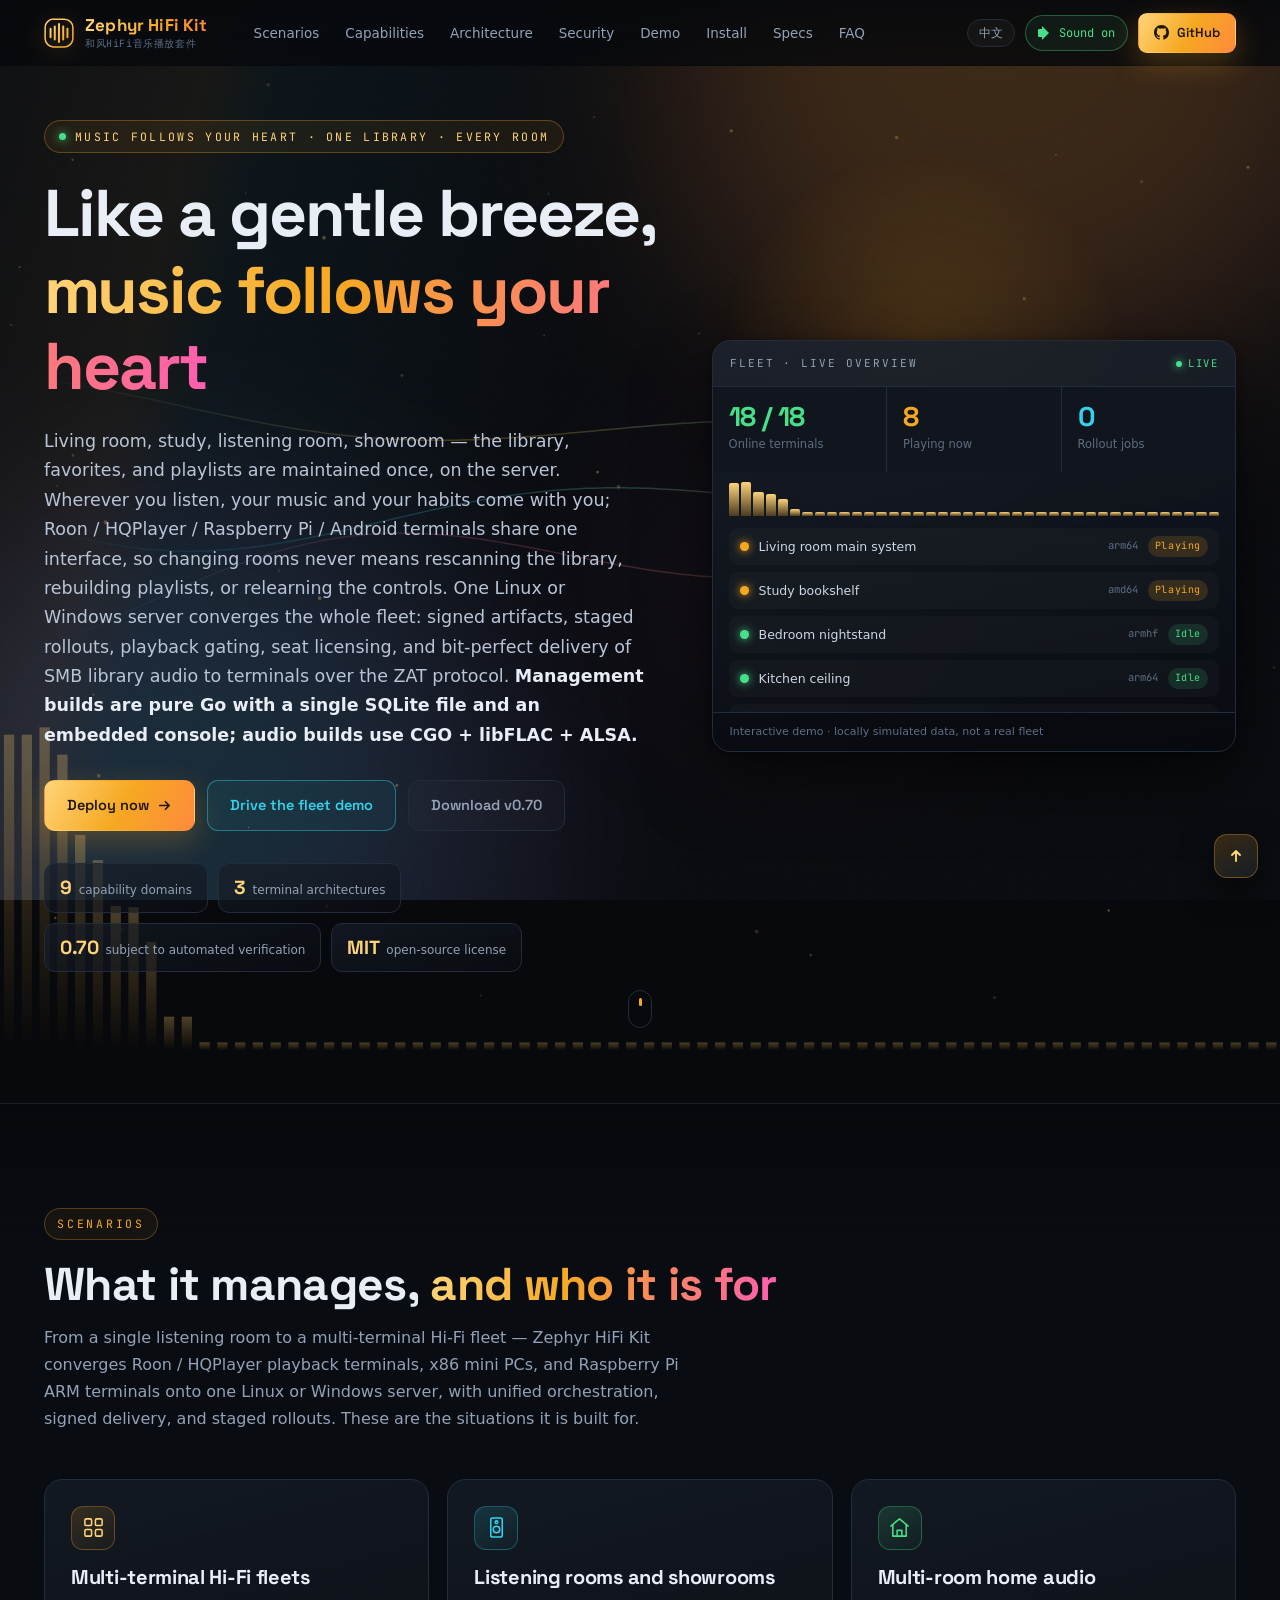
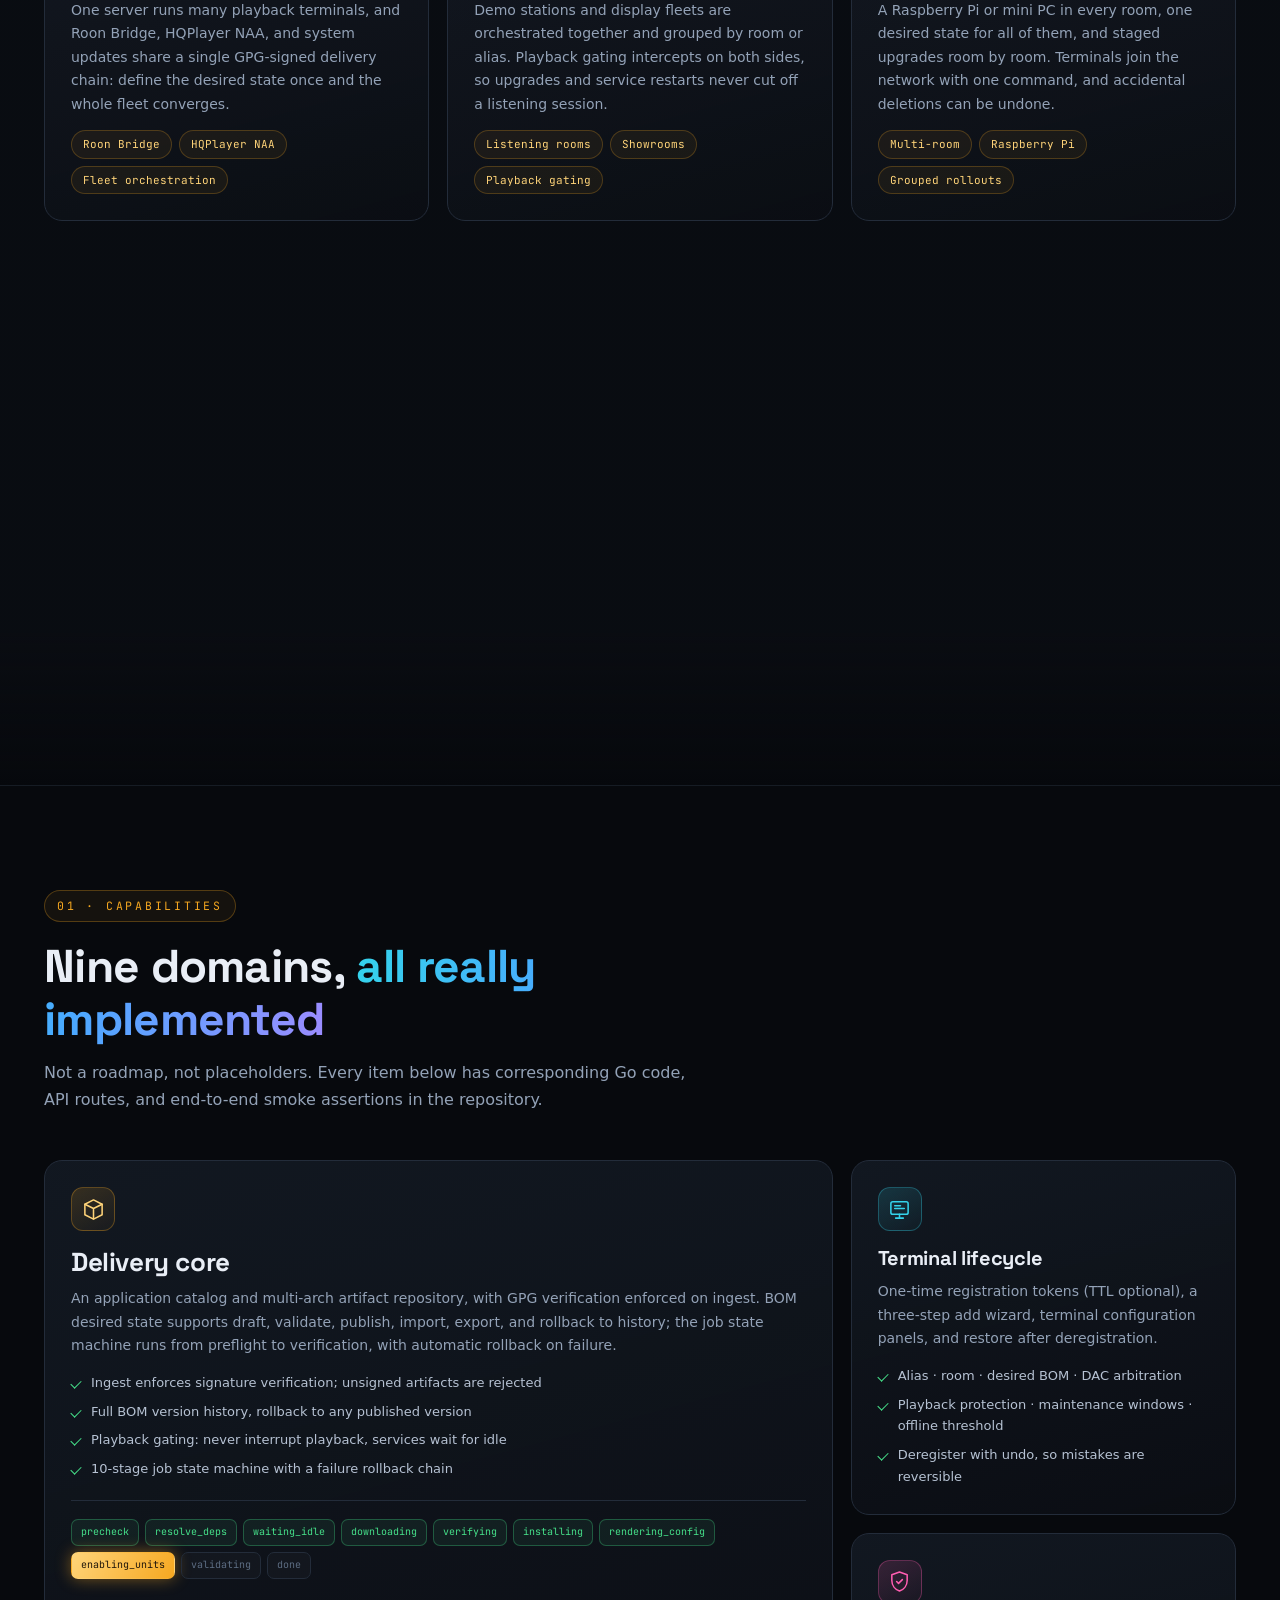
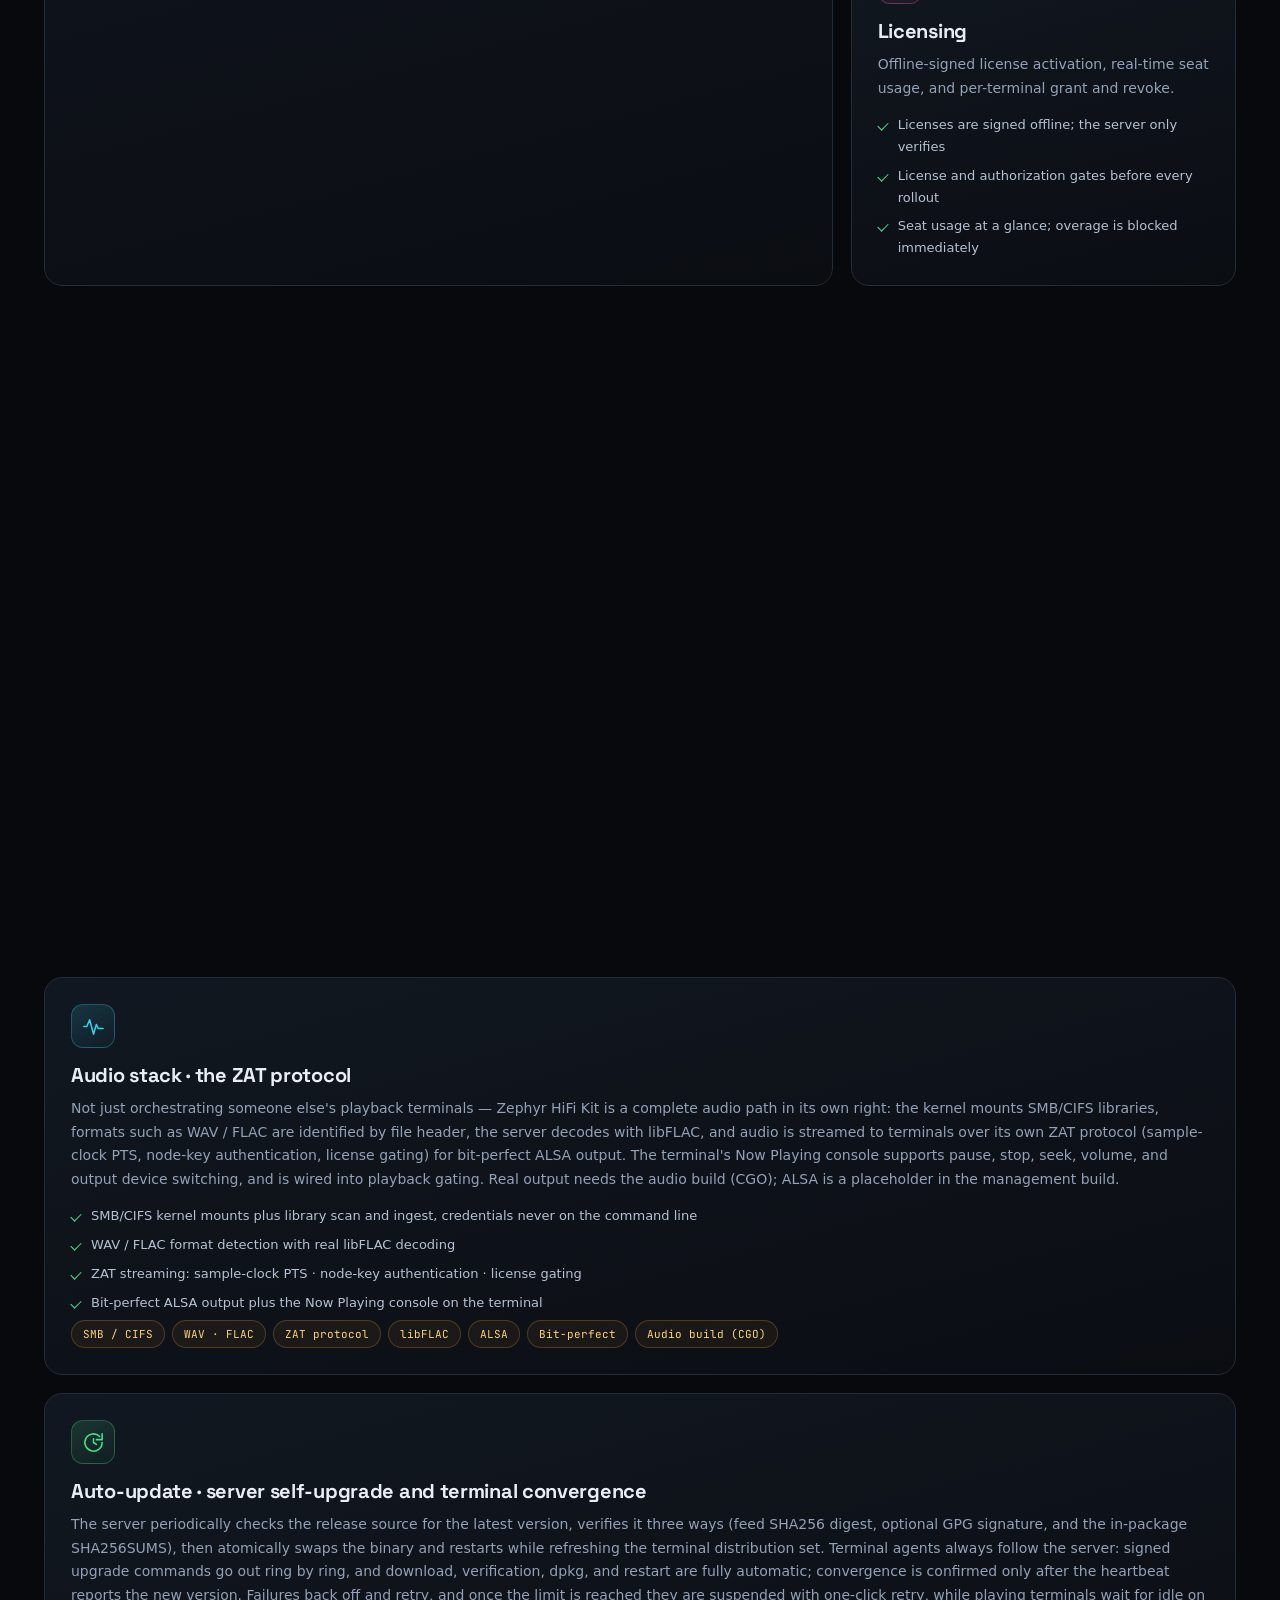
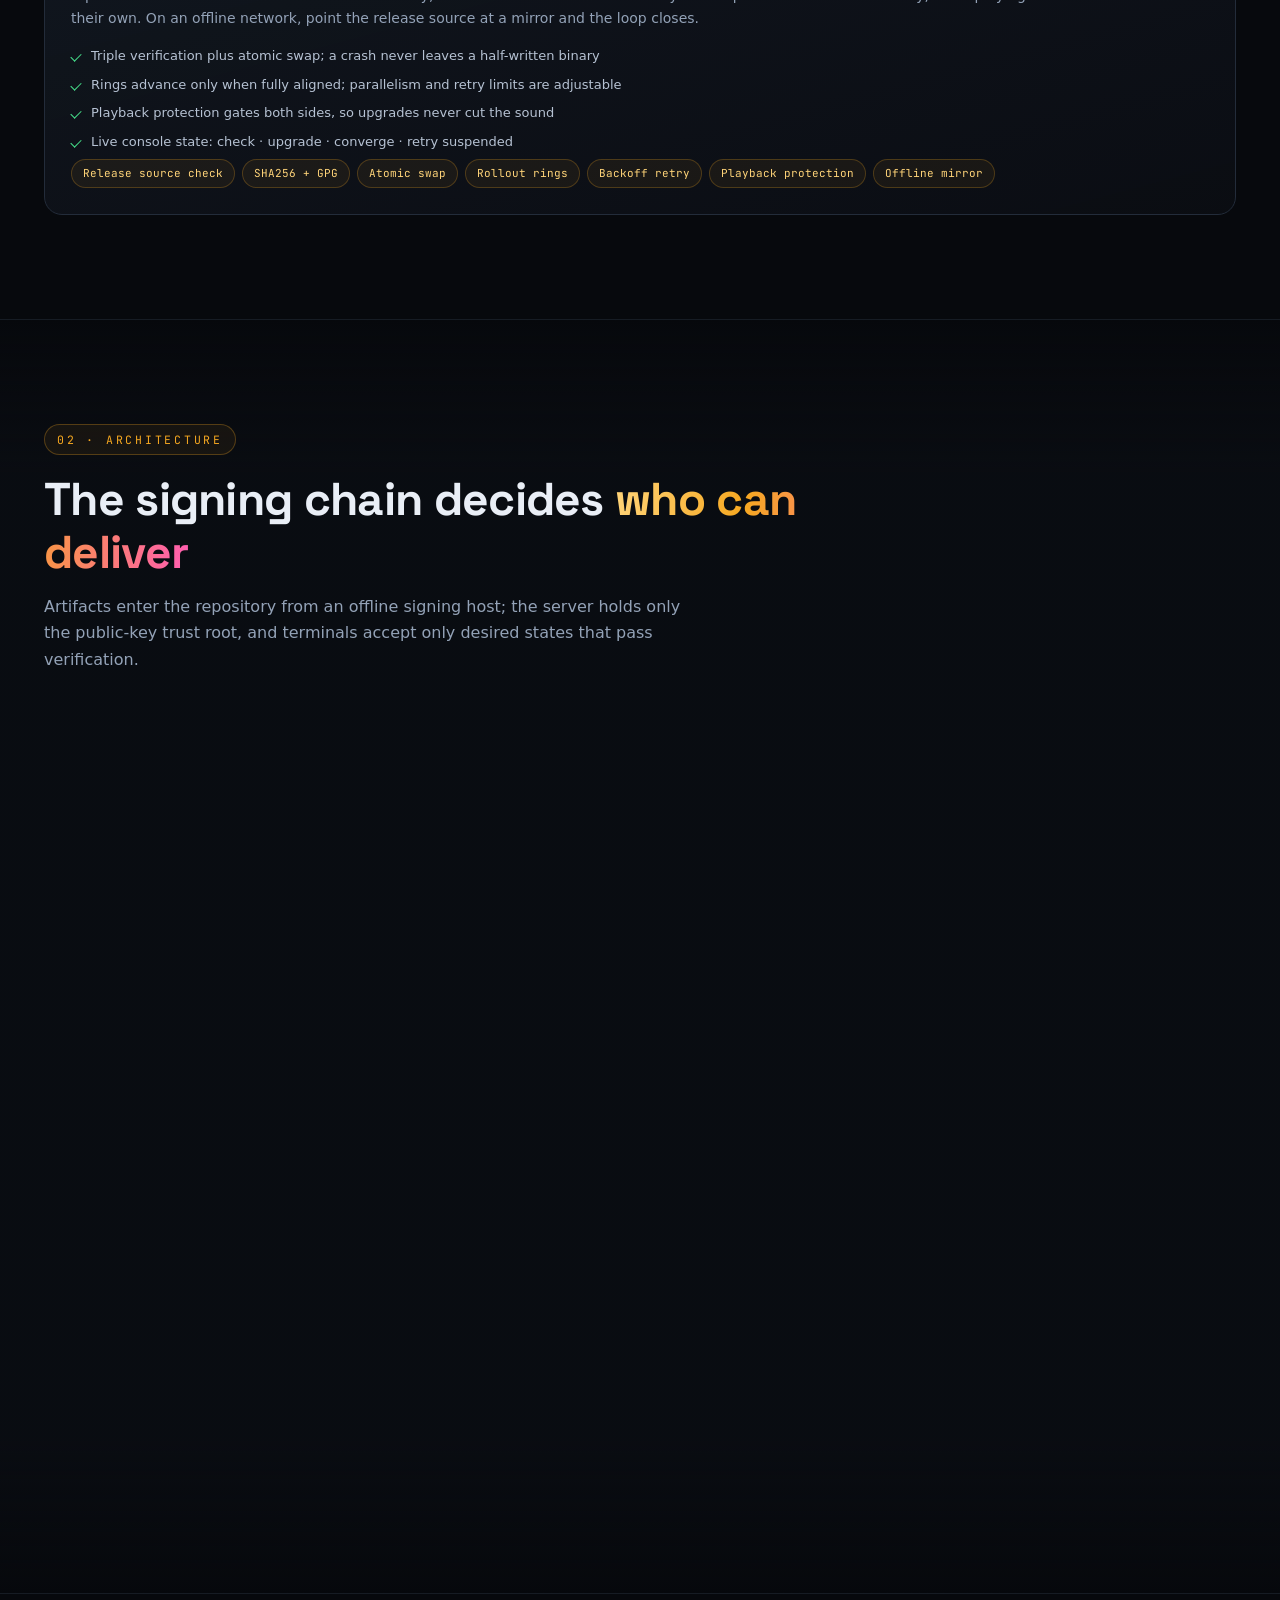
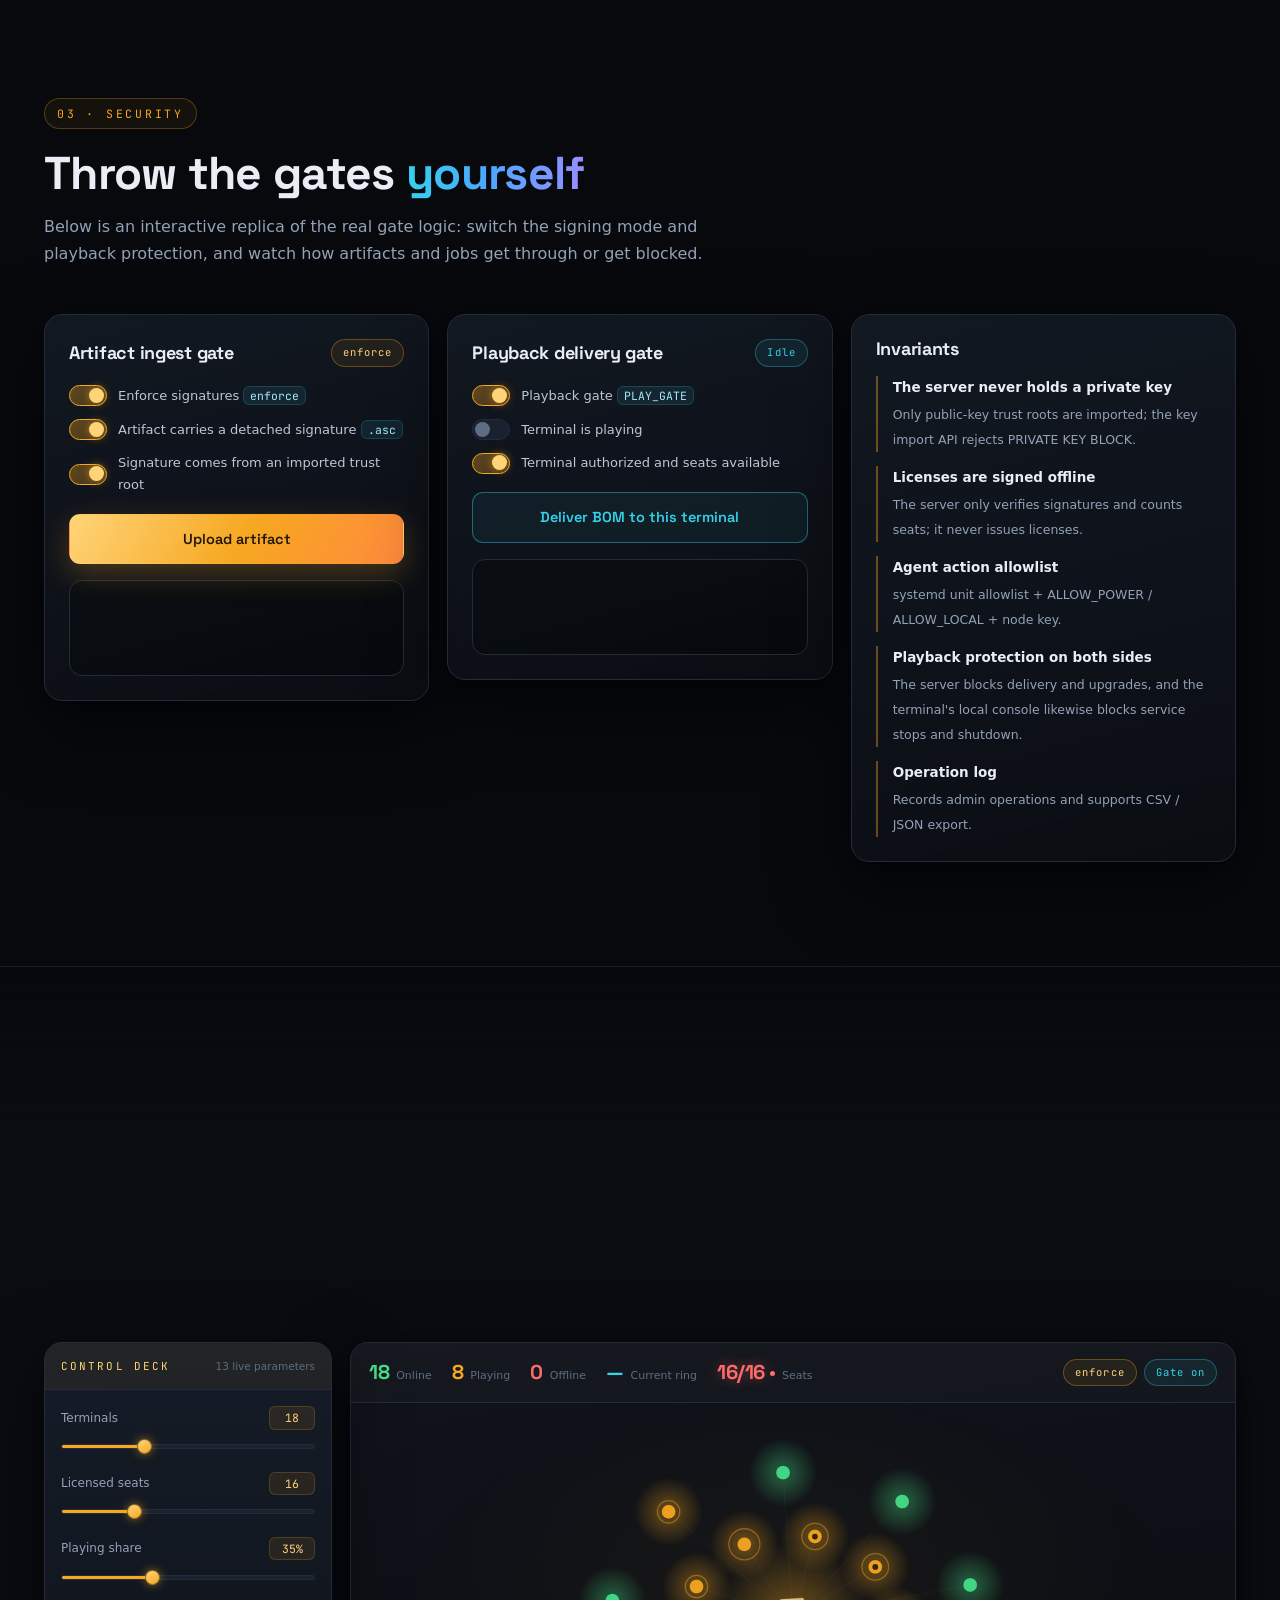
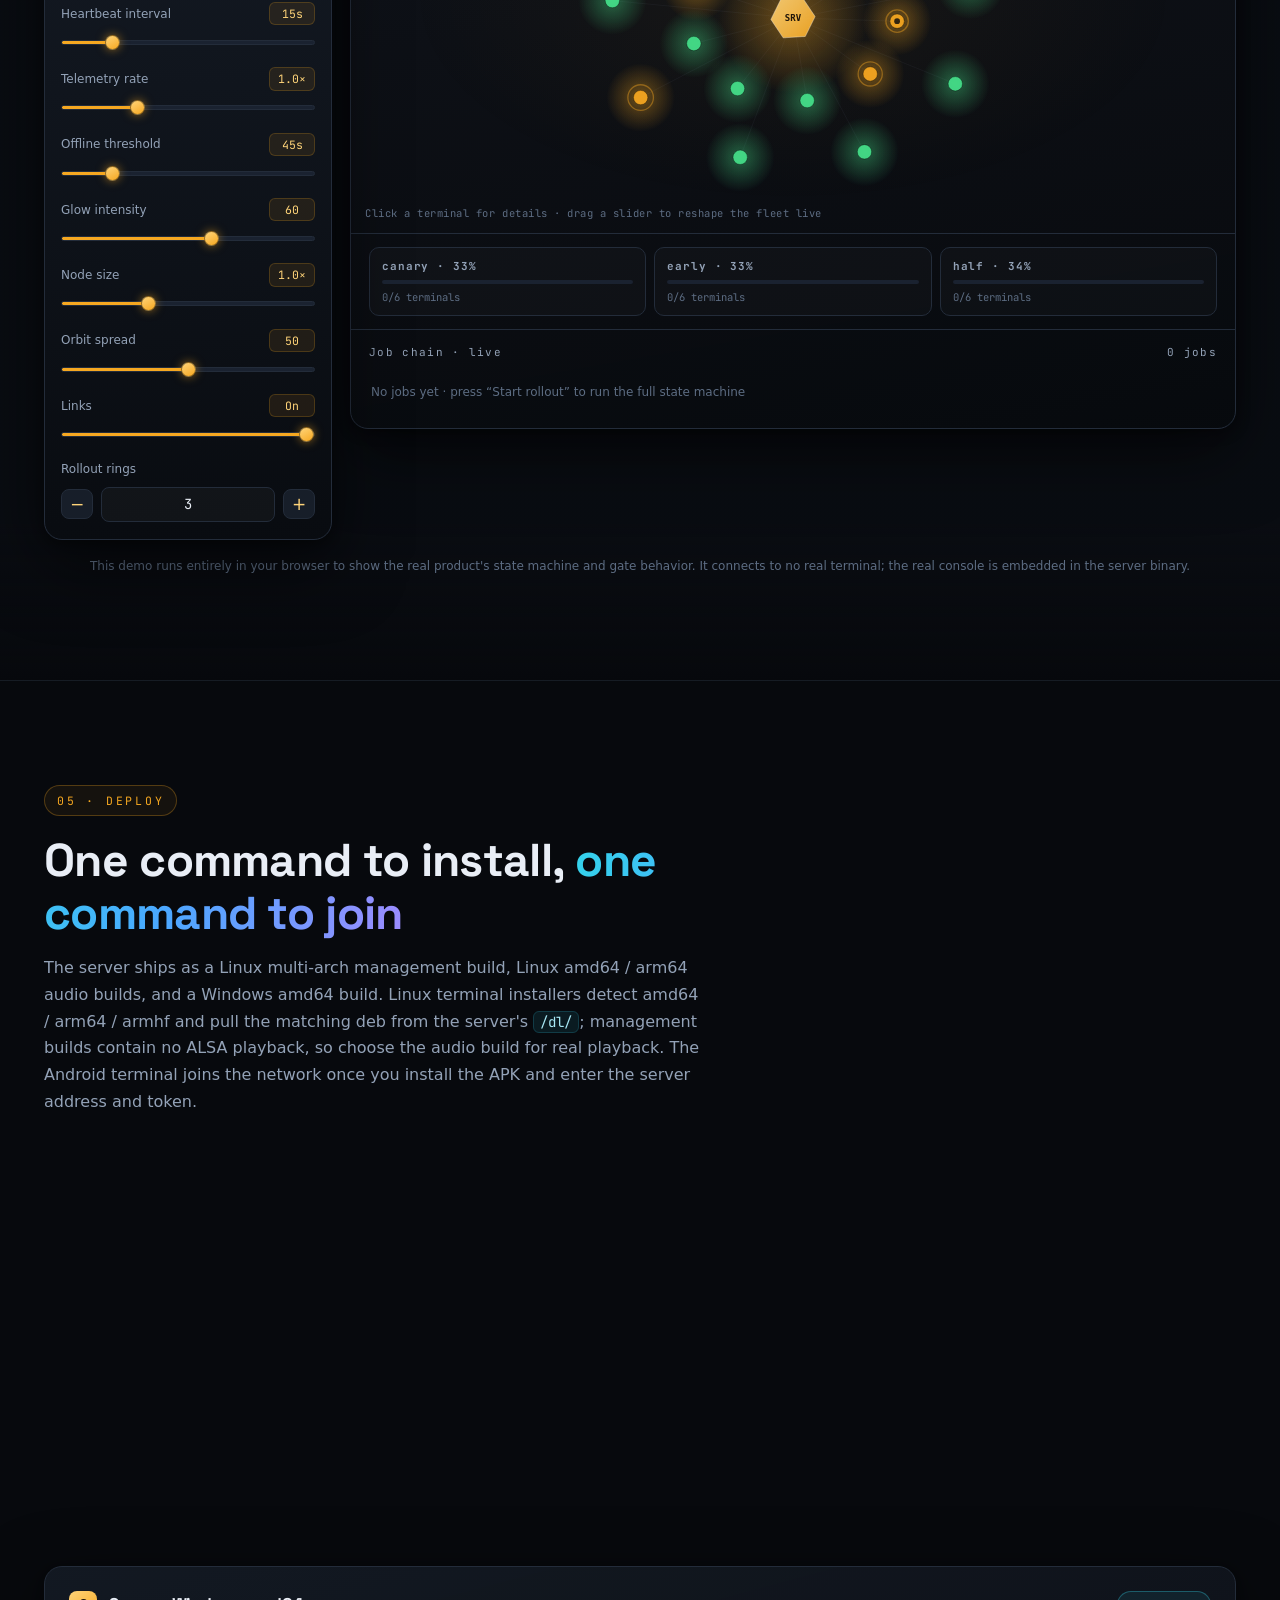
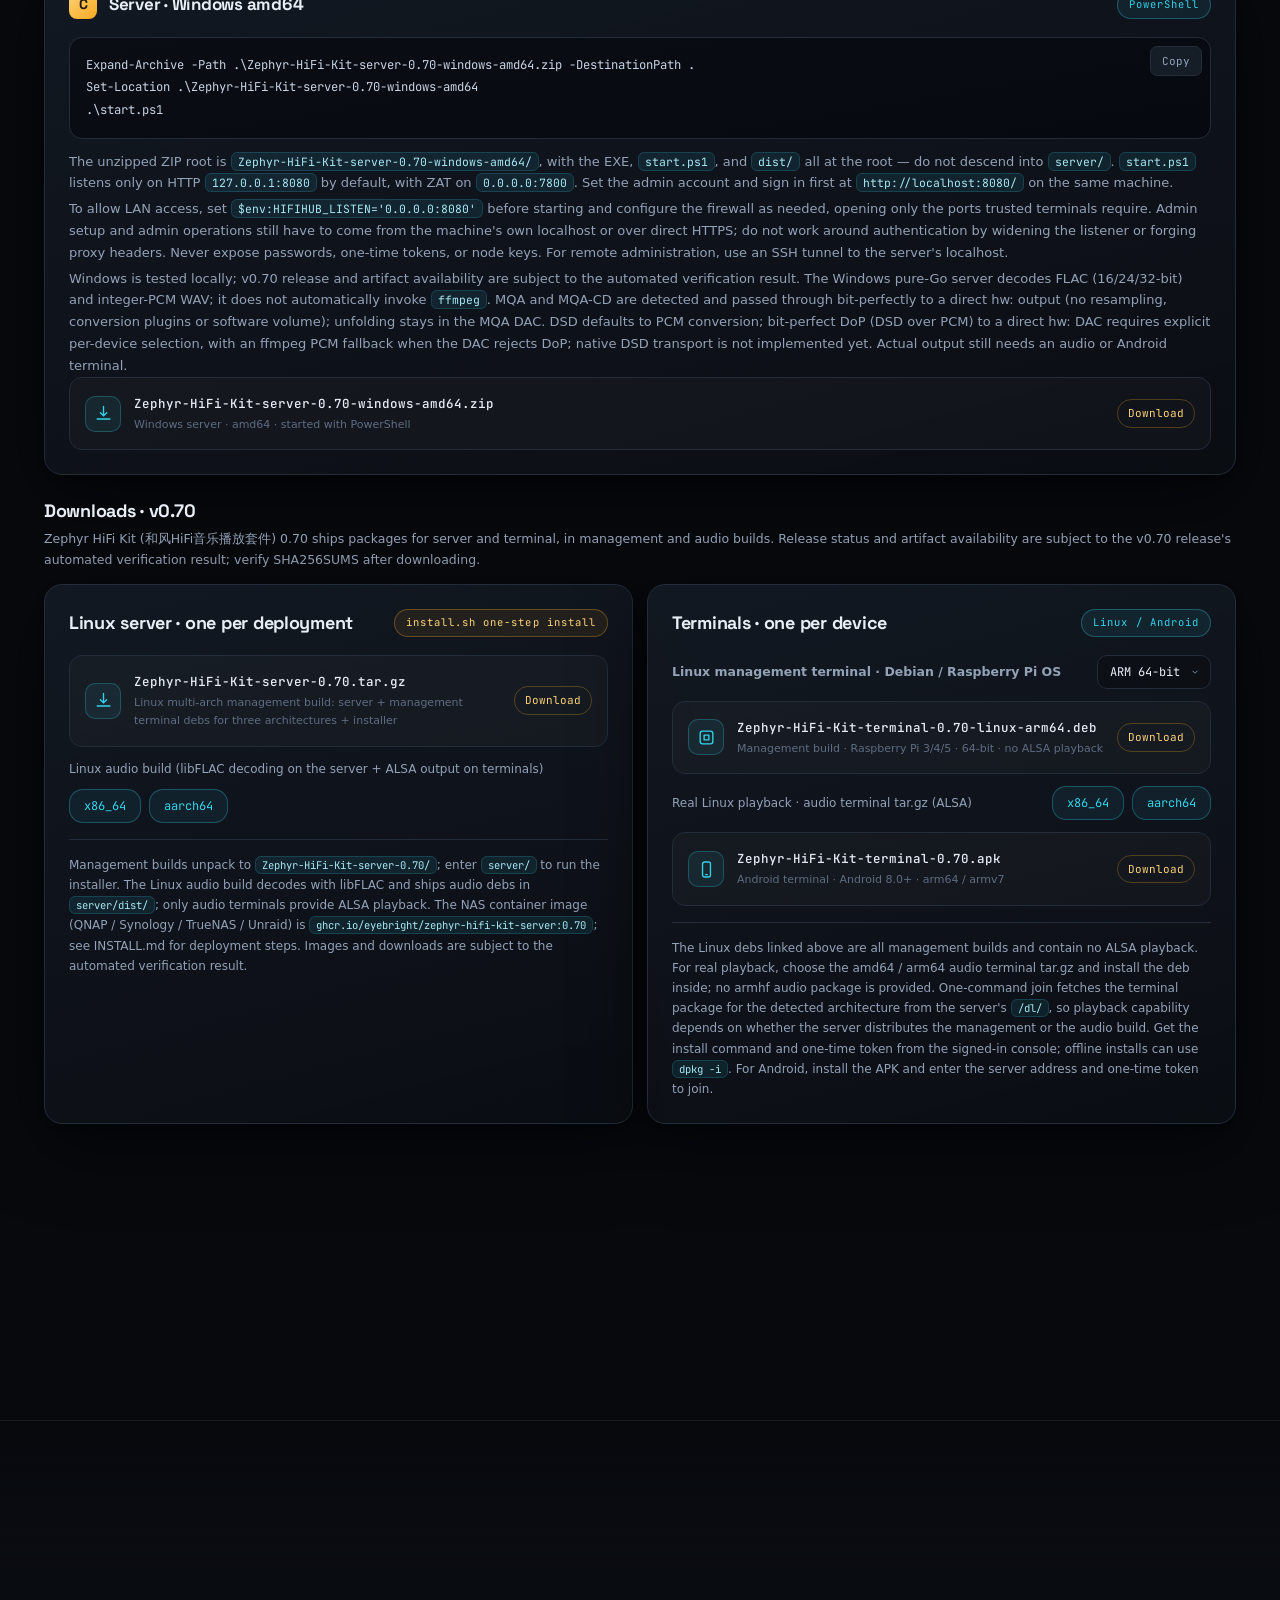
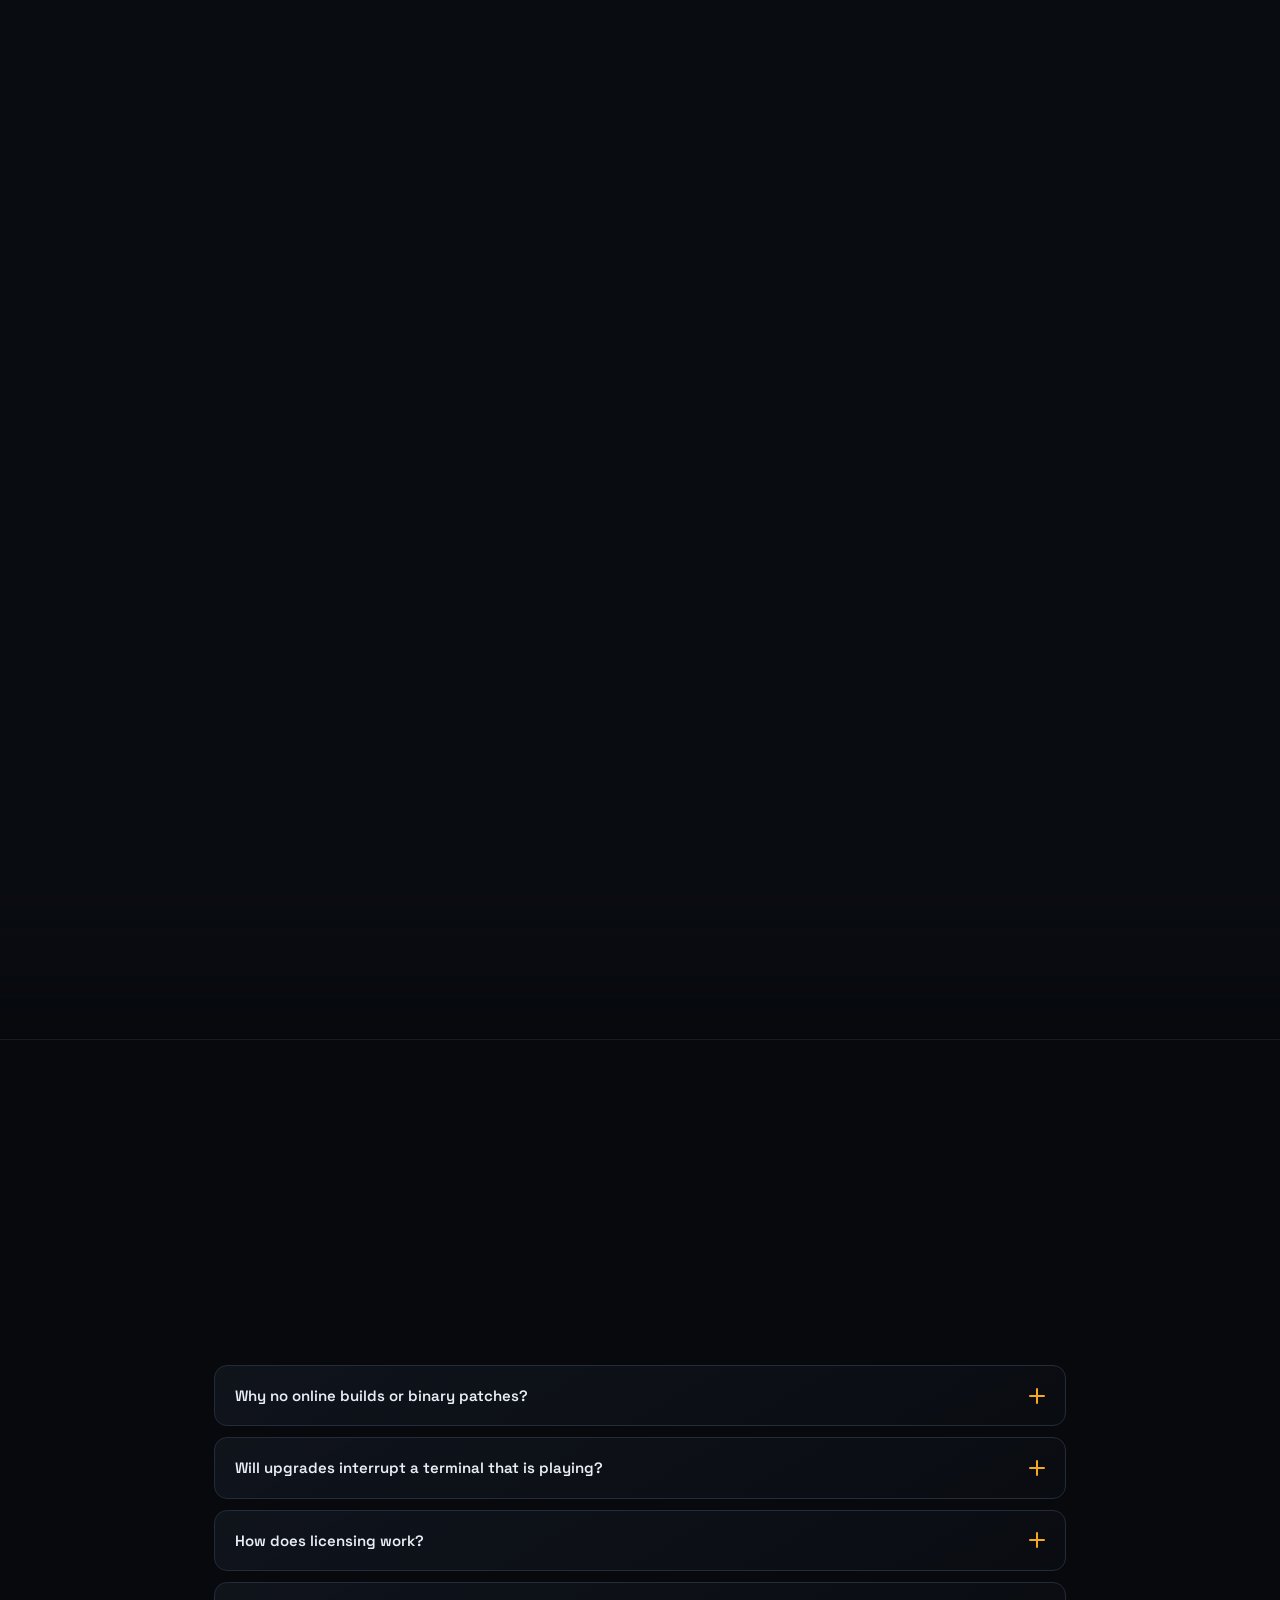
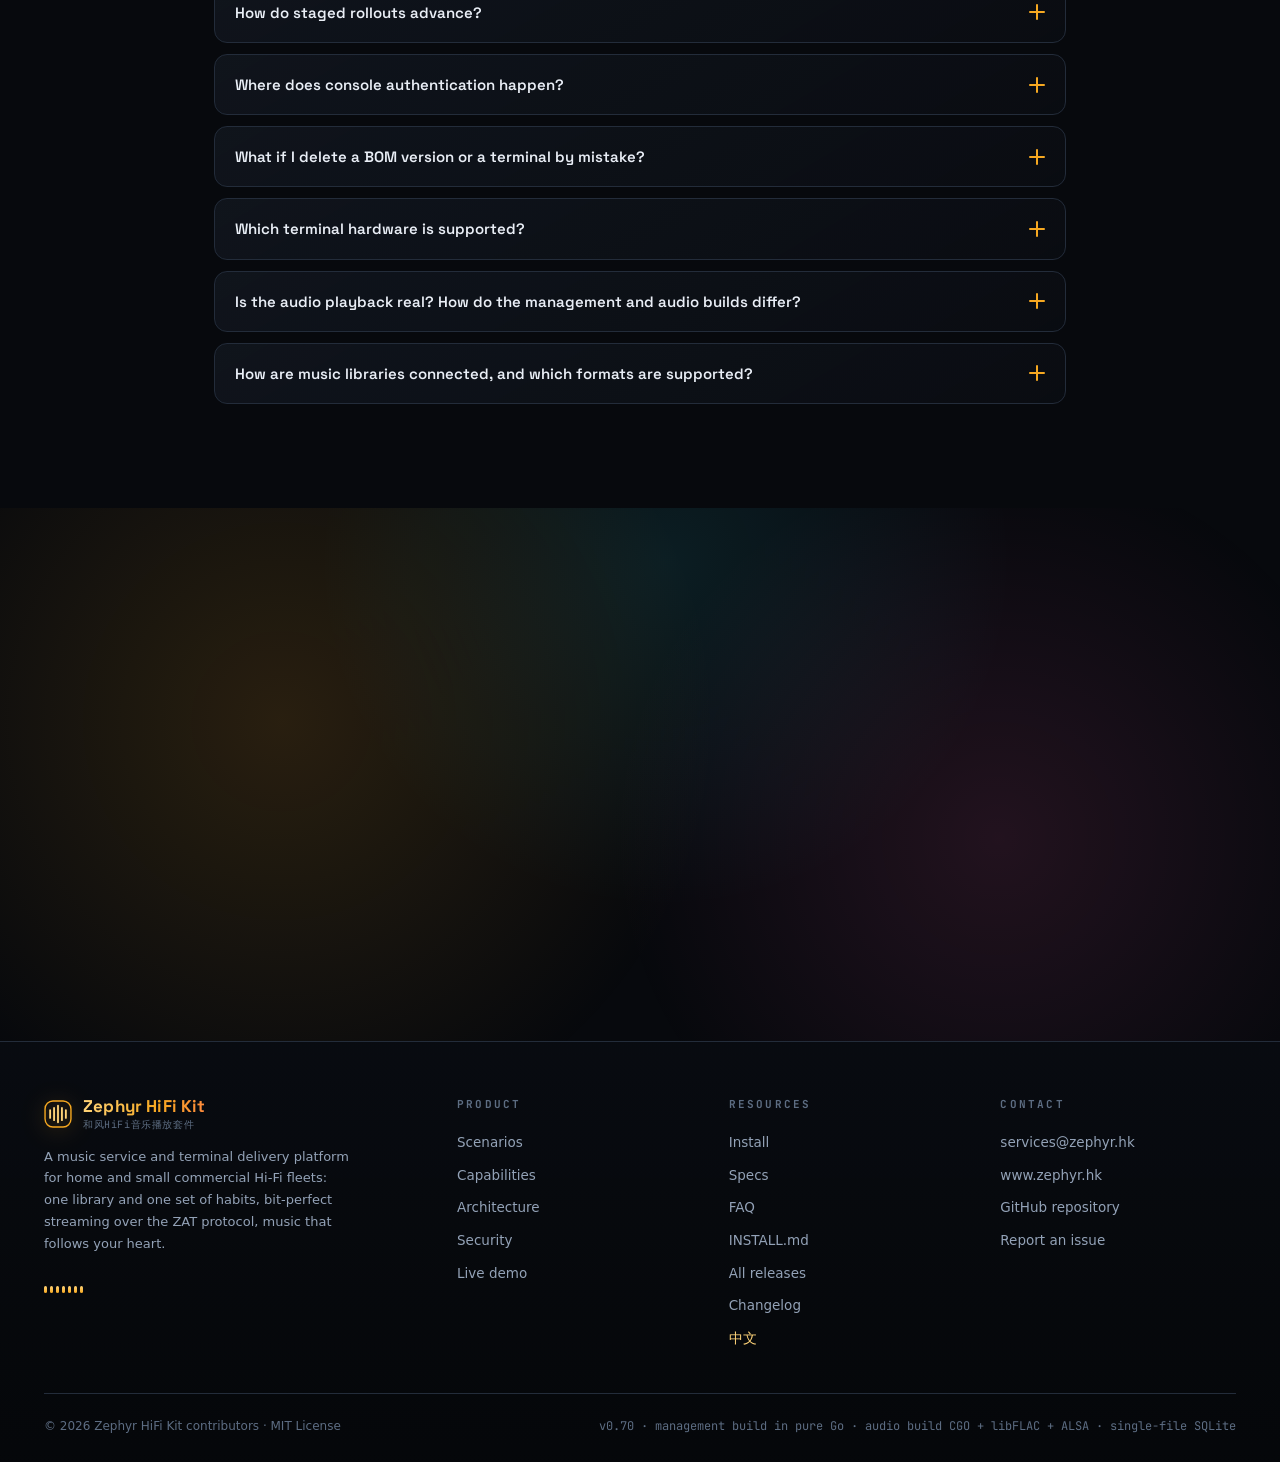
==== commit 2e3bab8d: "release 0.70: index cover_hash for fast maintenance stats, resumable scan cursor" ====
--- a/docs/index.html
+++ b/docs/index.html
@@ -3,8 +3,8 @@
 <head>
 <meta charset="utf-8">
 <meta name="viewport" content="width=device-width, initial-scale=1, viewport-fit=cover">
-<title>Zephyr HiFi Kit 0.69 | Music follows your heart · 和风HiFi音乐播放套件</title>
-<meta name="description" content="Zephyr HiFi Kit (和风HiFi音乐播放套件) 0.69: one library, one set of favorites, one set of habits — your music follows your heart. Linux multi-arch and Windows amd64 servers, Linux management and audio terminals, Android APK. Unifies Roon / HQPlayer / system updates with signed artifacts, staged rollouts, playback gating, seat licensing, and ZAT audio streaming. Management terminals contain no ALSA playback; choose the audio build for real Linux playback. Release and artifact availability are subject to the v0.69 automated verification result.">
+<title>Zephyr HiFi Kit 0.70 | Music follows your heart · 和风HiFi音乐播放套件</title>
+<meta name="description" content="Zephyr HiFi Kit (和风HiFi音乐播放套件) 0.70: one library, one set of favorites, one set of habits — your music follows your heart. Linux multi-arch and Windows amd64 servers, Linux management and audio terminals, Android APK. Unifies Roon / HQPlayer / system updates with signed artifacts, staged rollouts, playback gating, seat licensing, and ZAT audio streaming. Management terminals contain no ALSA playback; choose the audio build for real Linux playback. Release and artifact availability are subject to the v0.70 automated verification result.">
 <meta name="keywords" content="Zephyr HiFi Kit,和风HiFi音乐播放套件,Hi-Fi fleet management,Roon multi-terminal management,HQPlayer NAA,listening room system,audio showroom,multi-room audio,one library many rooms,music follows your heart,Raspberry Pi Hi-Fi terminal,Linux music server,Windows music server,staged rollout,playback gating,seat licensing,ZAT audio protocol,SMB music library,FLAC decoding,ALSA bit-perfect">
 <meta name="robots" content="index, follow, max-image-preview:large, max-snippet:-1">
 <meta name="theme-color" content="#07090d">
@@ -15,16 +15,16 @@
 <meta property="og:type" content="website">
 <meta property="og:site_name" content="Zephyr HiFi Kit · 和风HiFi音乐播放套件">
 <meta property="og:locale" content="en_US">
-<meta property="og:title" content="Zephyr HiFi Kit 0.69 | Music follows your heart · 和风HiFi音乐播放套件">
-<meta property="og:description" content="Zephyr HiFi Kit (和风HiFi音乐播放套件): one library, one set of favorites, one set of habits — your music follows your heart. 0.69 ships Linux / Windows servers, Linux management and audio terminals, and an Android APK; management terminals contain no ALSA playback. Availability is subject to the v0.69 automated verification result.">
+<meta property="og:title" content="Zephyr HiFi Kit 0.70 | Music follows your heart · 和风HiFi音乐播放套件">
+<meta property="og:description" content="Zephyr HiFi Kit (和风HiFi音乐播放套件): one library, one set of favorites, one set of habits — your music follows your heart. 0.70 ships Linux / Windows servers, Linux management and audio terminals, and an Android APK; management terminals contain no ALSA playback. Availability is subject to the v0.70 automated verification result.">
 <meta property="og:url" content="https://zephyr.hk/">
 <meta property="og:image" content="https://zephyr.hk/og.png">
 <meta property="og:image:width" content="1536">
 <meta property="og:image:height" content="1024">
 <meta property="og:image:alt" content="Zephyr HiFi Kit · 和风HiFi音乐播放套件 — the single delivery source for your Hi-Fi fleet">
 <meta name="twitter:card" content="summary_large_image">
-<meta name="twitter:title" content="Zephyr HiFi Kit · 和风HiFi音乐播放套件 0.69">
-<meta name="twitter:description" content="Zephyr HiFi Kit (和风HiFi音乐播放套件): one library, many listening rooms. Linux / Windows servers orchestrate everything and stream over ZAT; choose the audio build for real Linux playback, since management debs contain no ALSA playback. Availability is subject to the v0.69 automated verification result.">
+<meta name="twitter:title" content="Zephyr HiFi Kit · 和风HiFi音乐播放套件 0.70">
+<meta name="twitter:description" content="Zephyr HiFi Kit (和风HiFi音乐播放套件): one library, many listening rooms. Linux / Windows servers orchestrate everything and stream over ZAT; choose the audio build for real Linux playback, since management debs contain no ALSA playback. Availability is subject to the v0.70 automated verification result.">
 <meta name="twitter:image" content="https://zephyr.hk/og.png">
 <meta name="twitter:image:alt" content="Zephyr HiFi Kit · 和风HiFi音乐播放套件 — the single delivery source for your Hi-Fi fleet">
 <link rel="icon" href="favicon.svg" type="image/svg+xml">
@@ -51,13 +51,13 @@
       "url": "https://zephyr.hk/",
       "image": "https://zephyr.hk/og.png",
       "screenshot": "https://zephyr.hk/og.png",
-      "description": "Zephyr HiFi Kit (和风HiFi音乐播放套件) 0.69: one library, one set of favorites, one set of habits — your music follows your heart. Linux / Windows servers orchestrate Roon / HQPlayer / system updates, with signed artifacts, staged rollouts, playback gating, seat licensing, and ZAT audio streaming. Linux management terminal debs contain no ALSA playback; real playback needs the audio build, and availability is subject to the v0.69 automated verification result.",
+      "description": "Zephyr HiFi Kit (和风HiFi音乐播放套件) 0.70: one library, one set of favorites, one set of habits — your music follows your heart. Linux / Windows servers orchestrate Roon / HQPlayer / system updates, with signed artifacts, staged rollouts, playback gating, seat licensing, and ZAT audio streaming. Linux management terminal debs contain no ALSA playback; real playback needs the audio build, and availability is subject to the v0.70 automated verification result.",
       "applicationCategory": "MultimediaApplication",
       "applicationSubCategory": "Hi-Fi fleet management and artifact delivery",
       "operatingSystem": "Linux multi-arch server; Windows amd64 server; Linux management terminals amd64 / arm64 / armhf, audio terminals amd64 / arm64; Android 8.0+ (arm64 / armv7)",
-      "softwareVersion": "0.69",
+      "softwareVersion": "0.70",
       "license": "https://opensource.org/licenses/MIT",
-      "downloadUrl": "https://github.com/Eyebright/Zephyr-HiFi-Kit/releases/tag/v0.69",
+      "downloadUrl": "https://github.com/Eyebright/Zephyr-HiFi-Kit/releases/tag/v0.70",
       "installUrl": "https://zephyr.hk/#install",
       "offers": { "@type": "Offer", "price": "0", "priceCurrency": "USD" },
       "featureList": [
@@ -160,12 +160,12 @@
       <div class="hero-cta rv" style="--d:230ms">
         <a class="btn gold" href="#install">Deploy now<svg viewBox="0 0 16 16" width="15" height="15" aria-hidden="true"><path fill="none" stroke="currentColor" stroke-width="1.8" stroke-linecap="round" stroke-linejoin="round" d="M3 8h10M9 4l4 4-4 4"/></svg></a>
         <a class="btn line" href="#demo">Drive the fleet demo</a>
-        <a class="btn ghost" href="https://github.com/Eyebright/Zephyr-HiFi-Kit/releases/tag/v0.69" target="_blank" rel="noopener">Download v0.69</a>
+        <a class="btn ghost" href="https://github.com/Eyebright/Zephyr-HiFi-Kit/releases/tag/v0.70" target="_blank" rel="noopener">Download v0.70</a>
       </div>
       <ul class="hero-chips rv" style="--d:310ms">
         <li><b>9</b>capability domains</li>
         <li><b>3</b>terminal architectures</li>
-        <li><b>0.69</b>subject to automated verification</li>
+        <li><b>0.70</b>subject to automated verification</li>
         <li><b>MIT</b>open-source license</li>
       </ul>
     </div>
@@ -512,8 +512,8 @@
         <div class="code" data-copy>
           <button class="copy" type="button" aria-label="Copy the server install command">Copy</button>
 <pre><code>sudo apt-get update &amp;&amp; sudo apt-get install -y gnupg
-tar -xzf Zephyr-HiFi-Kit-server-0.69.tar.gz
-cd Zephyr-HiFi-Kit-server-0.69/server
+tar -xzf Zephyr-HiFi-Kit-server-0.70.tar.gz
+cd Zephyr-HiFi-Kit-server-0.70/server
 sudo ./install.sh
 curl -s http://127.0.0.1:8080/api/v1/health</code></pre>
         </div>
@@ -535,22 +535,22 @@
       <div class="ic-h"><span class="ic-n">C</span><h3>Server · Windows amd64</h3><span class="pill cyan">PowerShell</span></div>
       <div class="code" data-copy>
         <button class="copy" type="button" aria-label="Copy the Windows server start command">Copy</button>
-<pre><code>Expand-Archive -Path .\Zephyr-HiFi-Kit-server-0.69-windows-amd64.zip -DestinationPath .
-Set-Location .\Zephyr-HiFi-Kit-server-0.69-windows-amd64
+<pre><code>Expand-Archive -Path .\Zephyr-HiFi-Kit-server-0.70-windows-amd64.zip -DestinationPath .
+Set-Location .\Zephyr-HiFi-Kit-server-0.70-windows-amd64
 .\start.ps1</code></pre>
       </div>
-      <p class="ic-p">The unzipped ZIP root is <code>Zephyr-HiFi-Kit-server-0.69-windows-amd64/</code>, with the EXE, <code>start.ps1</code>, and <code>dist/</code> all at the root — do not descend into <code>server/</code>. <code>start.ps1</code> listens only on HTTP <code>127.0.0.1:8080</code> by default, with ZAT on <code>0.0.0.0:7800</code>. Set the admin account and sign in first at <code>http://localhost:8080/</code> on the same machine.</p>
+      <p class="ic-p">The unzipped ZIP root is <code>Zephyr-HiFi-Kit-server-0.70-windows-amd64/</code>, with the EXE, <code>start.ps1</code>, and <code>dist/</code> all at the root — do not descend into <code>server/</code>. <code>start.ps1</code> listens only on HTTP <code>127.0.0.1:8080</code> by default, with ZAT on <code>0.0.0.0:7800</code>. Set the admin account and sign in first at <code>http://localhost:8080/</code> on the same machine.</p>
       <p class="ic-p">To allow LAN access, set <code>$env:HIFIHUB_LISTEN='0.0.0.0:8080'</code> before starting and configure the firewall as needed, opening only the ports trusted terminals require. Admin setup and admin operations still have to come from the machine's own localhost or over direct HTTPS; do not work around authentication by widening the listener or forging proxy headers. Never expose passwords, one-time tokens, or node keys. For remote administration, use an SSH tunnel to the server's localhost.</p>
-      <p class="ic-p">Windows is tested locally; v0.69 release and artifact availability are subject to the automated verification result. The Windows pure-Go server decodes FLAC (16/24/32-bit) and integer-PCM WAV; it does not automatically invoke <code>ffmpeg</code>. MQA and MQA-CD are detected and passed through bit-perfectly to a direct hw: output (no resampling, conversion plugins or software volume); unfolding stays in the MQA DAC. DSD defaults to PCM conversion; bit-perfect DoP (DSD over PCM) to a direct hw: DAC requires explicit per-device selection, with an ffmpeg PCM fallback when the DAC rejects DoP; native DSD transport is not implemented yet. Actual output still needs an audio or Android terminal.</p>
-      <a class="dl-item" href="https://github.com/Eyebright/Zephyr-HiFi-Kit/releases/download/v0.69/Zephyr-HiFi-Kit-server-0.69-windows-amd64.zip">
+      <p class="ic-p">Windows is tested locally; v0.70 release and artifact availability are subject to the automated verification result. The Windows pure-Go server decodes FLAC (16/24/32-bit) and integer-PCM WAV; it does not automatically invoke <code>ffmpeg</code>. MQA and MQA-CD are detected and passed through bit-perfectly to a direct hw: output (no resampling, conversion plugins or software volume); unfolding stays in the MQA DAC. DSD defaults to PCM conversion; bit-perfect DoP (DSD over PCM) to a direct hw: DAC requires explicit per-device selection, with an ffmpeg PCM fallback when the DAC rejects DoP; native DSD transport is not implemented yet. Actual output still needs an audio or Android terminal.</p>
+      <a class="dl-item" href="https://github.com/Eyebright/Zephyr-HiFi-Kit/releases/download/v0.70/Zephyr-HiFi-Kit-server-0.70-windows-amd64.zip">
         <span class="dl-ico" aria-hidden="true"><svg viewBox="0 0 24 24"><path d="M12 3v12m0 0 4-4m-4 4-4-4M4 19h16"/></svg></span>
-        <span class="dl-txt"><b>Zephyr-HiFi-Kit-server-0.69-windows-amd64.zip</b><i>Windows server · amd64 · started with PowerShell</i></span>
+        <span class="dl-txt"><b>Zephyr-HiFi-Kit-server-0.70-windows-amd64.zip</b><i>Windows server · amd64 · started with PowerShell</i></span>
         <span class="dl-go">Download</span>
       </a>
     </div>
     <div class="dl-lead rv">
-      <h3>Downloads · v0.69</h3>
-      <p>Zephyr HiFi Kit (和风HiFi音乐播放套件) 0.69 ships packages for server and terminal, in management and audio builds. Release status and artifact availability are subject to the v0.69 release's automated verification result; verify SHA256SUMS after downloading.</p>
+      <h3>Downloads · v0.70</h3>
+      <p>Zephyr HiFi Kit (和风HiFi音乐播放套件) 0.70 ships packages for server and terminal, in management and audio builds. Release status and artifact availability are subject to the v0.70 release's automated verification result; verify SHA256SUMS after downloading.</p>
     </div>
     <div class="dl-duo">
       <div class="dl-card rv">
@@ -559,20 +559,20 @@
           <span class="pill">install.sh one-step install</span>
         </div>
         <div class="dl-stack">
-          <a class="dl-item" href="https://github.com/Eyebright/Zephyr-HiFi-Kit/releases/download/v0.69/Zephyr-HiFi-Kit-server-0.69.tar.gz">
+          <a class="dl-item" href="https://github.com/Eyebright/Zephyr-HiFi-Kit/releases/download/v0.70/Zephyr-HiFi-Kit-server-0.70.tar.gz">
             <span class="dl-ico" aria-hidden="true"><svg viewBox="0 0 24 24"><path d="M12 3v12m0 0 4-4m-4 4-4-4M4 19h16"/></svg></span>
-            <span class="dl-txt"><b>Zephyr-HiFi-Kit-server-0.69.tar.gz</b><i>Linux multi-arch management build: server + management terminal debs for three architectures + installer</i></span>
+            <span class="dl-txt"><b>Zephyr-HiFi-Kit-server-0.70.tar.gz</b><i>Linux multi-arch management build: server + management terminal debs for three architectures + installer</i></span>
             <span class="dl-go">Download</span>
           </a>
           <div class="dl-sub">
             <span class="dl-sub-t">Linux audio build (libFLAC decoding on the server + ALSA output on terminals)</span>
             <span class="dl-chips">
-              <a href="https://github.com/Eyebright/Zephyr-HiFi-Kit/releases/download/v0.69/Zephyr-HiFi-Kit-server-0.69-audio-amd64.tar.gz">x86_64</a>
-              <a href="https://github.com/Eyebright/Zephyr-HiFi-Kit/releases/download/v0.69/Zephyr-HiFi-Kit-server-0.69-audio-arm64.tar.gz">aarch64</a>
+              <a href="https://github.com/Eyebright/Zephyr-HiFi-Kit/releases/download/v0.70/Zephyr-HiFi-Kit-server-0.70-audio-amd64.tar.gz">x86_64</a>
+              <a href="https://github.com/Eyebright/Zephyr-HiFi-Kit/releases/download/v0.70/Zephyr-HiFi-Kit-server-0.70-audio-arm64.tar.gz">aarch64</a>
             </span>
           </div>
         </div>
-        <div class="dl-note">Management builds unpack to <code>Zephyr-HiFi-Kit-server-0.69/</code>; enter <code>server/</code> to run the installer. The Linux audio build decodes with libFLAC and ships audio debs in <code>server/dist/</code>; only audio terminals provide ALSA playback. The NAS container image (QNAP / Synology / TrueNAS / Unraid) is <code>ghcr.io/eyebright/zephyr-hifi-kit-server:0.69</code>; see INSTALL.md for deployment steps. Images and downloads are subject to the automated verification result.</div>
+        <div class="dl-note">Management builds unpack to <code>Zephyr-HiFi-Kit-server-0.70/</code>; enter <code>server/</code> to run the installer. The Linux audio build decodes with libFLAC and ships audio debs in <code>server/dist/</code>; only audio terminals provide ALSA playback. The NAS container image (QNAP / Synology / TrueNAS / Unraid) is <code>ghcr.io/eyebright/zephyr-hifi-kit-server:0.70</code>; see INSTALL.md for deployment steps. Images and downloads are subject to the automated verification result.</div>
       </div>
       <div class="dl-card rv">
         <div class="dl-h">
@@ -588,21 +588,21 @@
               <option value="armhf">ARM 32-bit</option>
             </select>
           </div>
-          <a class="dl-item" id="dl-deb" href="https://github.com/Eyebright/Zephyr-HiFi-Kit/releases/download/v0.69/Zephyr-HiFi-Kit-terminal-0.69-linux-arm64.deb">
+          <a class="dl-item" id="dl-deb" href="https://github.com/Eyebright/Zephyr-HiFi-Kit/releases/download/v0.70/Zephyr-HiFi-Kit-terminal-0.70-linux-arm64.deb">
             <span class="dl-ico" aria-hidden="true"><svg viewBox="0 0 24 24"><rect x="4" y="4" width="16" height="16" rx="3"/><path d="M9 9h6v6H9z"/></svg></span>
-            <span class="dl-txt"><b id="dl-deb-name">Zephyr-HiFi-Kit-terminal-0.69-linux-arm64.deb</b><i id="dl-deb-meta">Management build · Raspberry Pi 3/4/5 · 64-bit · no ALSA playback</i></span>
+            <span class="dl-txt"><b id="dl-deb-name">Zephyr-HiFi-Kit-terminal-0.70-linux-arm64.deb</b><i id="dl-deb-meta">Management build · Raspberry Pi 3/4/5 · 64-bit · no ALSA playback</i></span>
             <span class="dl-go">Download</span>
           </a>
           <div class="dl-sub">
             <span class="dl-sub-t">Real Linux playback · audio terminal tar.gz (ALSA)</span>
             <span class="dl-chips">
-              <a href="https://github.com/Eyebright/Zephyr-HiFi-Kit/releases/download/v0.69/Zephyr-HiFi-Kit-terminal-0.69-audio-amd64.tar.gz">x86_64</a>
-              <a href="https://github.com/Eyebright/Zephyr-HiFi-Kit/releases/download/v0.69/Zephyr-HiFi-Kit-terminal-0.69-audio-arm64.tar.gz">aarch64</a>
+              <a href="https://github.com/Eyebright/Zephyr-HiFi-Kit/releases/download/v0.70/Zephyr-HiFi-Kit-terminal-0.70-audio-amd64.tar.gz">x86_64</a>
+              <a href="https://github.com/Eyebright/Zephyr-HiFi-Kit/releases/download/v0.70/Zephyr-HiFi-Kit-terminal-0.70-audio-arm64.tar.gz">aarch64</a>
             </span>
           </div>
-          <a class="dl-item" href="https://github.com/Eyebright/Zephyr-HiFi-Kit/releases/download/v0.69/Zephyr-HiFi-Kit-terminal-0.69.apk">
+          <a class="dl-item" href="https://github.com/Eyebright/Zephyr-HiFi-Kit/releases/download/v0.70/Zephyr-HiFi-Kit-terminal-0.70.apk">
             <span class="dl-ico" aria-hidden="true"><svg viewBox="0 0 24 24"><rect x="7" y="2.5" width="10" height="19" rx="2.5"/><path d="M11 18.5h2"/></svg></span>
-            <span class="dl-txt"><b>Zephyr-HiFi-Kit-terminal-0.69.apk</b><i>Android terminal · Android 8.0+ · arm64 / armv7</i></span>
+            <span class="dl-txt"><b>Zephyr-HiFi-Kit-terminal-0.70.apk</b><i>Android terminal · Android 8.0+ · arm64 / armv7</i></span>
             <span class="dl-go">Download</span>
           </a>
         </div>
@@ -610,9 +610,9 @@
       </div>
     </div>
     <div class="dl-docs">
-      <a class="dl-item rv" href="https://github.com/Eyebright/Zephyr-HiFi-Kit/releases/tag/v0.69" target="_blank" rel="noopener">
+      <a class="dl-item rv" href="https://github.com/Eyebright/Zephyr-HiFi-Kit/releases/tag/v0.70" target="_blank" rel="noopener">
         <span class="dl-ico" aria-hidden="true"><svg viewBox="0 0 24 24"><path d="M4 6h16M4 12h16M4 18h10"/></svg></span>
-        <span class="dl-txt"><b>Release notes and checksums</b><i>v0.69 availability is subject to automated verification; verify SHA256SUMS after downloading</i></span>
+        <span class="dl-txt"><b>Release notes and checksums</b><i>v0.70 availability is subject to automated verification; verify SHA256SUMS after downloading</i></span>
         <span class="dl-go">View</span>
       </a>
       <a class="dl-item rv" href="https://github.com/Eyebright/Zephyr-HiFi-Kit/blob/main/INSTALL.md" target="_blank" rel="noopener">
@@ -674,8 +674,8 @@
         <div class="ver-list">
           <div class="ver-i"><b>Smoke tests</b><span>Exercise the enforce end-to-end flow and gate behavior</span></div>
           <div class="ver-i"><b>Build checks</b><span>Server and agent <code>go build / vet / test</code></span></div>
-          <div class="ver-i"><b>Release verification</b><span>v0.69 availability is subject to the GitHub Actions automated verification result and does not mean a new CI has fully passed</span></div>
-          <div class="ver-i"><b>Windows</b><span>Tested locally; the verification state of the downloadable ZIP is subject to the v0.69 release</span></div>
+          <div class="ver-i"><b>Release verification</b><span>v0.70 availability is subject to the GitHub Actions automated verification result and does not mean a new CI has fully passed</span></div>
+          <div class="ver-i"><b>Windows</b><span>Tested locally; the verification state of the downloadable ZIP is subject to the v0.70 release</span></div>
           <div class="ver-i"><b>Artifact checks</b><span>Installers are checked against SHA256SUMS after each build</span></div>
           <div class="ver-i"><b>Two viewports</b><span>Check the console for overflow and clipping at desktop 1440 and mobile 515</span></div>
         </div>
@@ -700,7 +700,7 @@
       <details class="rv"><summary>Where does console authentication happen?<span class="fq-i" aria-hidden="true"></span></summary><div class="fq-b"><p>The console has built-in single-admin authentication, and first run walks you through setting the admin name and password. Existing administrators receive a trusted session automatically on the server's own localhost. Remote admin operations still require login over direct HTTPS; the backend does not trust TLS forwarding headers from reverse proxies.</p></div></details>
       <details class="rv"><summary>What if I delete a BOM version or a terminal by mistake?<span class="fq-i" aria-hidden="true"></span></summary><div class="fq-b"><p>BOM keeps full version history and can roll back to any published version; a rollback creates a new published version instead of overwriting history. Deregistered terminals can be restored. Destructive actions in the console all come with an undo entry.</p></div></details>
       <details class="rv"><summary>Which terminal hardware is supported?<span class="fq-i" aria-hidden="true"></span></summary><div class="fq-b"><p>The installer detects amd64, arm64, and armhf automatically, covering x86 mini PCs, Raspberry Pi 4/5 (64-bit), and Raspberry Pi 2/3 (32-bit). The management agent depends only on the standard library, and debs are produced by the built-in debpack, so target machines need no build tools.</p></div></details>
-      <details class="rv"><summary>Is the audio playback real? How do the management and audio builds differ?<span class="fq-i" aria-hidden="true"></span></summary><div class="fq-b"><p>Yes. The management build is pure Go (<code>CGO_ENABLED=0</code>) with placeholder ALSA output, suited to orchestration-only setups without audio hardware; the audio build decodes with CGO + libFLAC and outputs bit-perfect ALSA on the terminal, streamed over the ZAT protocol. Audio-build verification covers amd64 / arm64 builds, an ALSA <code>null</code> loopback, and a FLAC decode round trip (asserting bit-identical PCM); v0.69 results are subject to the release's automated verification record. Both builds share the same engine name, configuration, and systemd unit, so they are interchangeable.</p></div></details>
+      <details class="rv"><summary>Is the audio playback real? How do the management and audio builds differ?<span class="fq-i" aria-hidden="true"></span></summary><div class="fq-b"><p>Yes. The management build is pure Go (<code>CGO_ENABLED=0</code>) with placeholder ALSA output, suited to orchestration-only setups without audio hardware; the audio build decodes with CGO + libFLAC and outputs bit-perfect ALSA on the terminal, streamed over the ZAT protocol. Audio-build verification covers amd64 / arm64 builds, an ALSA <code>null</code> loopback, and a FLAC decode round trip (asserting bit-identical PCM); v0.70 results are subject to the release's automated verification record. Both builds share the same engine name, configuration, and systemd unit, so they are interchangeable.</p></div></details>
       <details class="rv"><summary>How are music libraries connected, and which formats are supported?<span class="fq-i" aria-hidden="true"></span></summary><div class="fq-b"><p>The Linux server mounts SMB/CIFS shares with the kernel's <code>mount.cifs</code> (requires <code>cifs-utils</code>), scans the library, identifies formats by file header (WAV / FLAC and others), and ingests them as playable tracks. During playback the server decodes and streams over ZAT to authorized terminals, which output through ALSA. Mount credentials are written to a restricted file and never appear on the command line or in API responses.</p></div></details>
     </div>
   </div>
@@ -712,9 +712,9 @@
     <div class="cta-in rv">
       <span class="kicker">READY TO DEPLOY</span>
       <h2>Try it now, and let <span class="grad-warm">music follow your heart</span></h2>
-      <p>Choose the 0.69 server and terminal packages and join each terminal with one command; release status is subject to the v0.69 automated verification result.</p>
+      <p>Choose the 0.70 server and terminal packages and join each terminal with one command; release status is subject to the v0.70 automated verification result.</p>
       <div class="cta-btns">
-        <a class="btn gold lg" href="https://github.com/Eyebright/Zephyr-HiFi-Kit/releases/download/v0.69/Zephyr-HiFi-Kit-server-0.69.tar.gz">Download v0.69</a>
+        <a class="btn gold lg" href="https://github.com/Eyebright/Zephyr-HiFi-Kit/releases/download/v0.70/Zephyr-HiFi-Kit-server-0.70.tar.gz">Download v0.70</a>
         <a class="btn line lg" href="https://github.com/Eyebright/Zephyr-HiFi-Kit" target="_blank" rel="noopener">View source</a>
         <a class="btn ghost lg" href="https://github.com/Eyebright/Zephyr-HiFi-Kit/blob/main/INSTALL.md" target="_blank" rel="noopener">Deployment docs</a>
       </div>
@@ -741,7 +741,7 @@
     </div>
     <div class="foot-bar">
       <span>© 2026 Zephyr HiFi Kit contributors · MIT License</span>
-      <span class="foot-ver">v0.69 · management build in pure Go · audio build CGO + libFLAC + ALSA · single-file SQLite</span>
+      <span class="foot-ver">v0.70 · management build in pure Go · audio build CGO + libFLAC + ALSA · single-file SQLite</span>
     </div>
   </div>
 </footer>
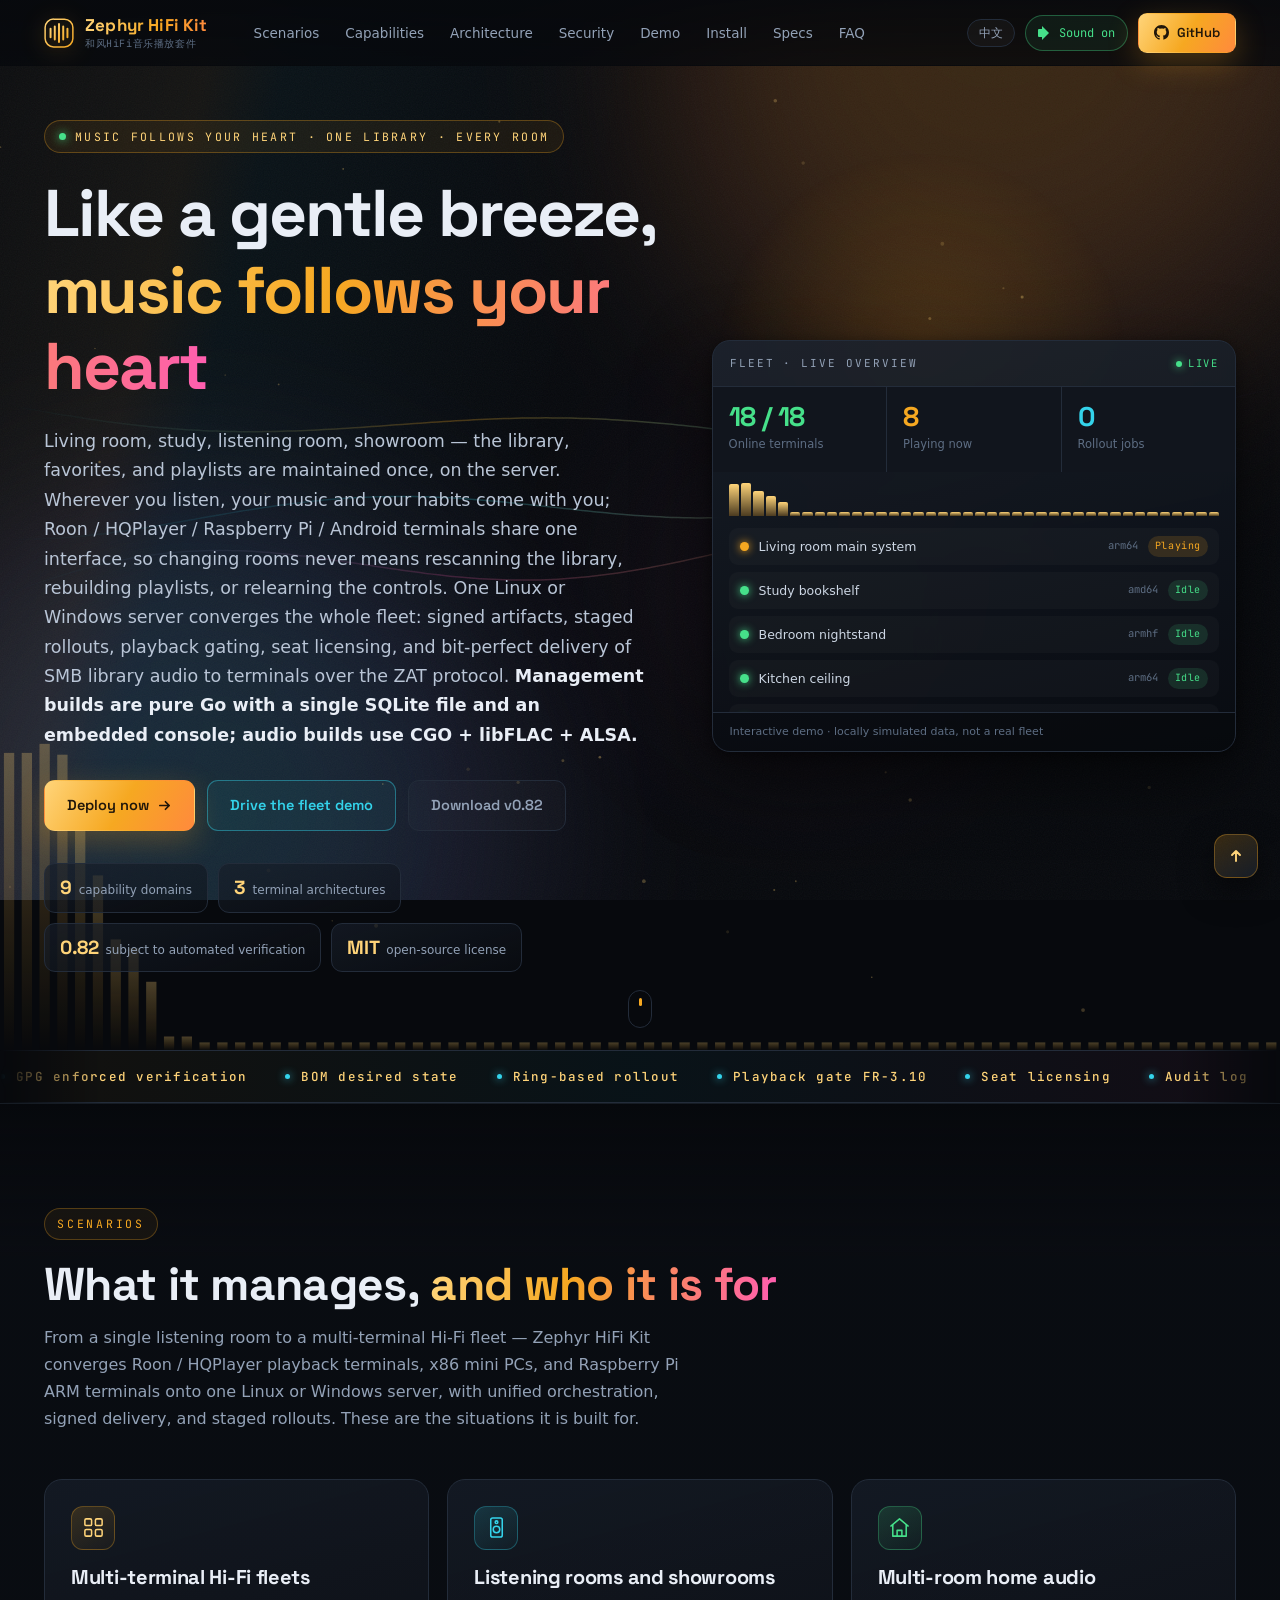
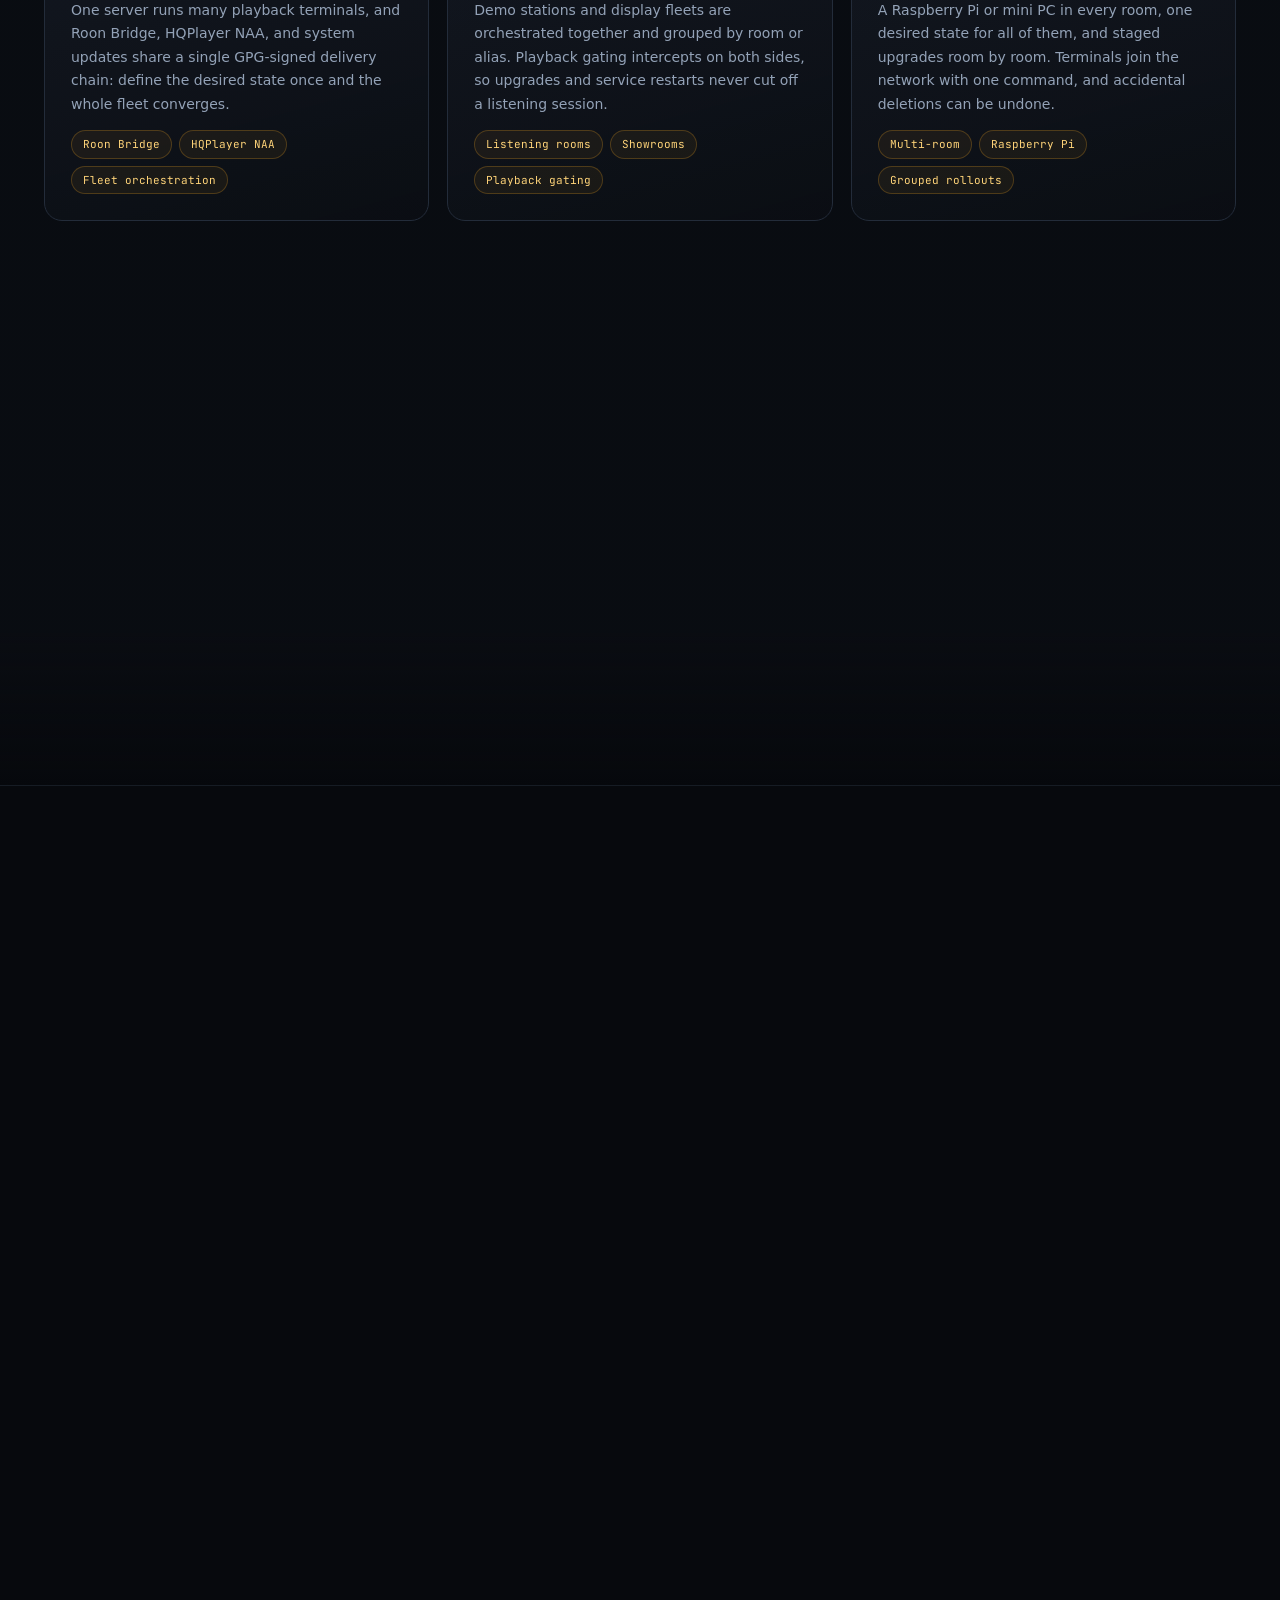
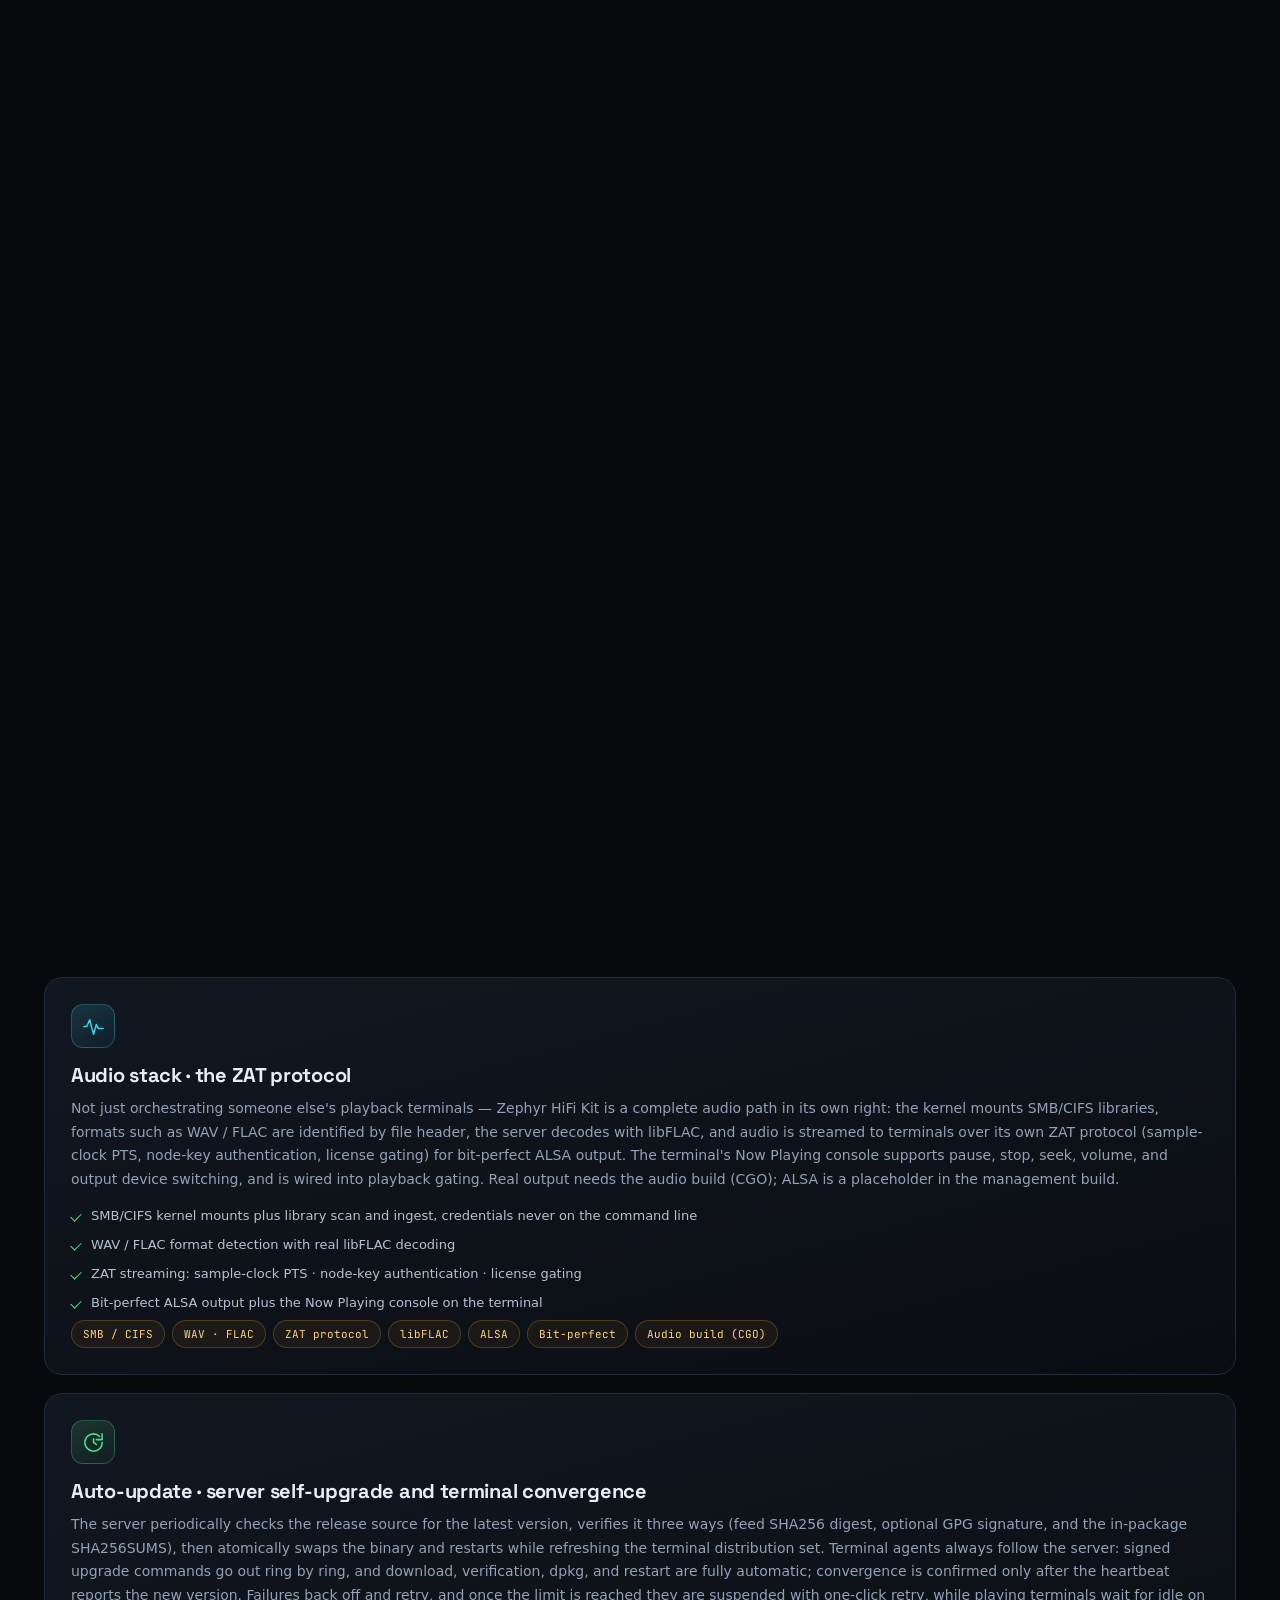
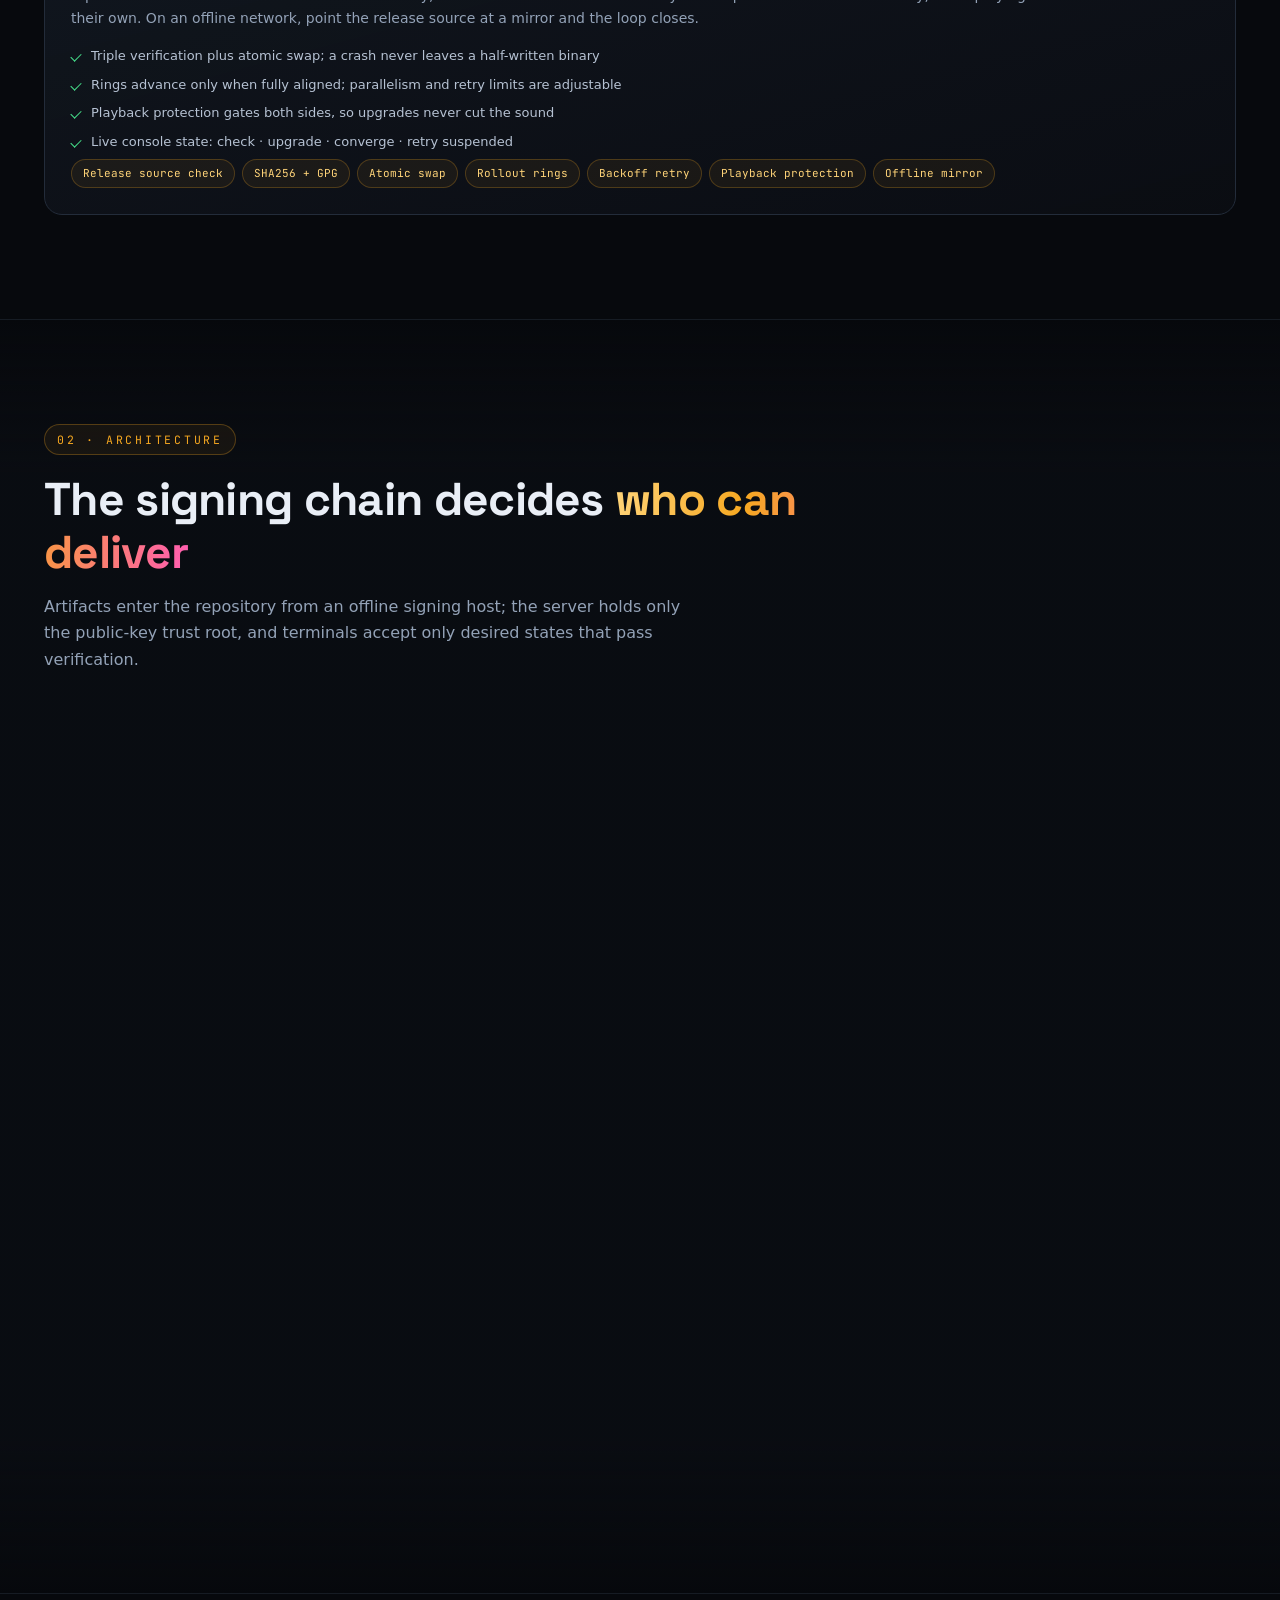
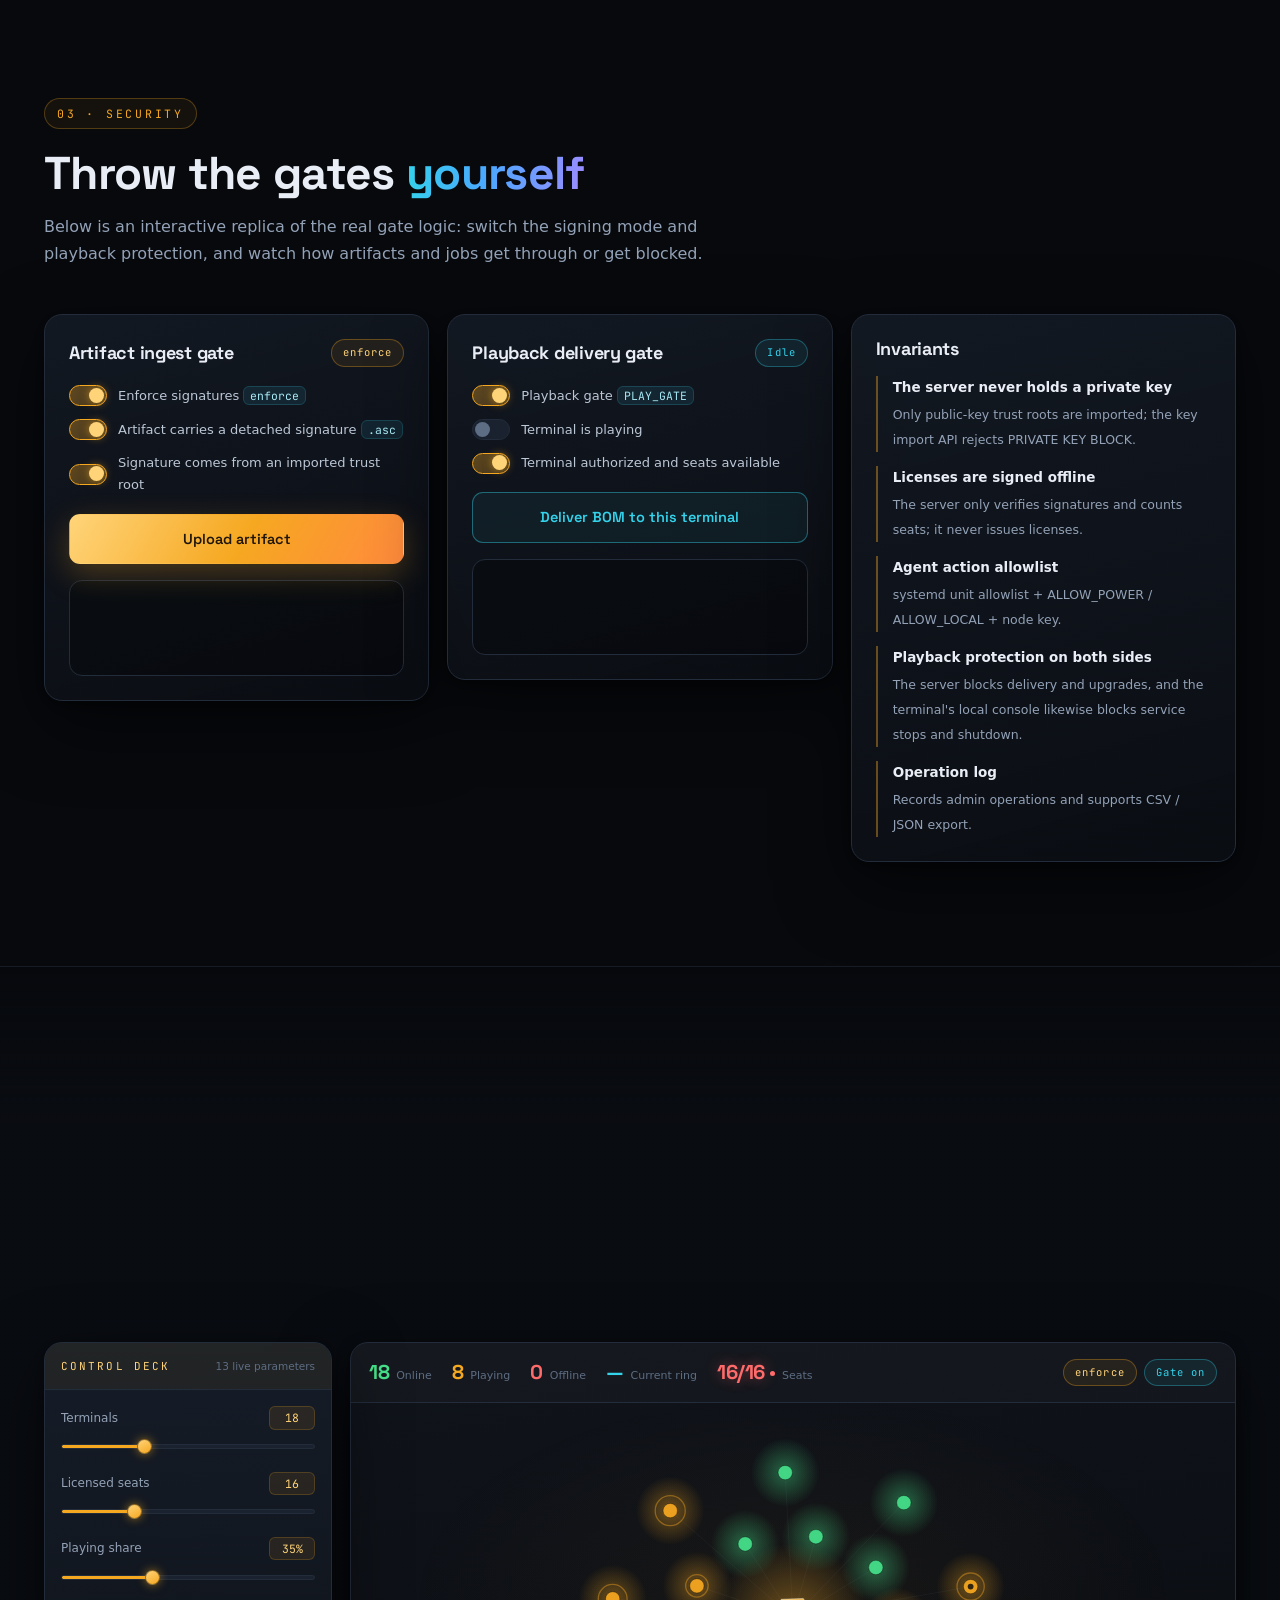
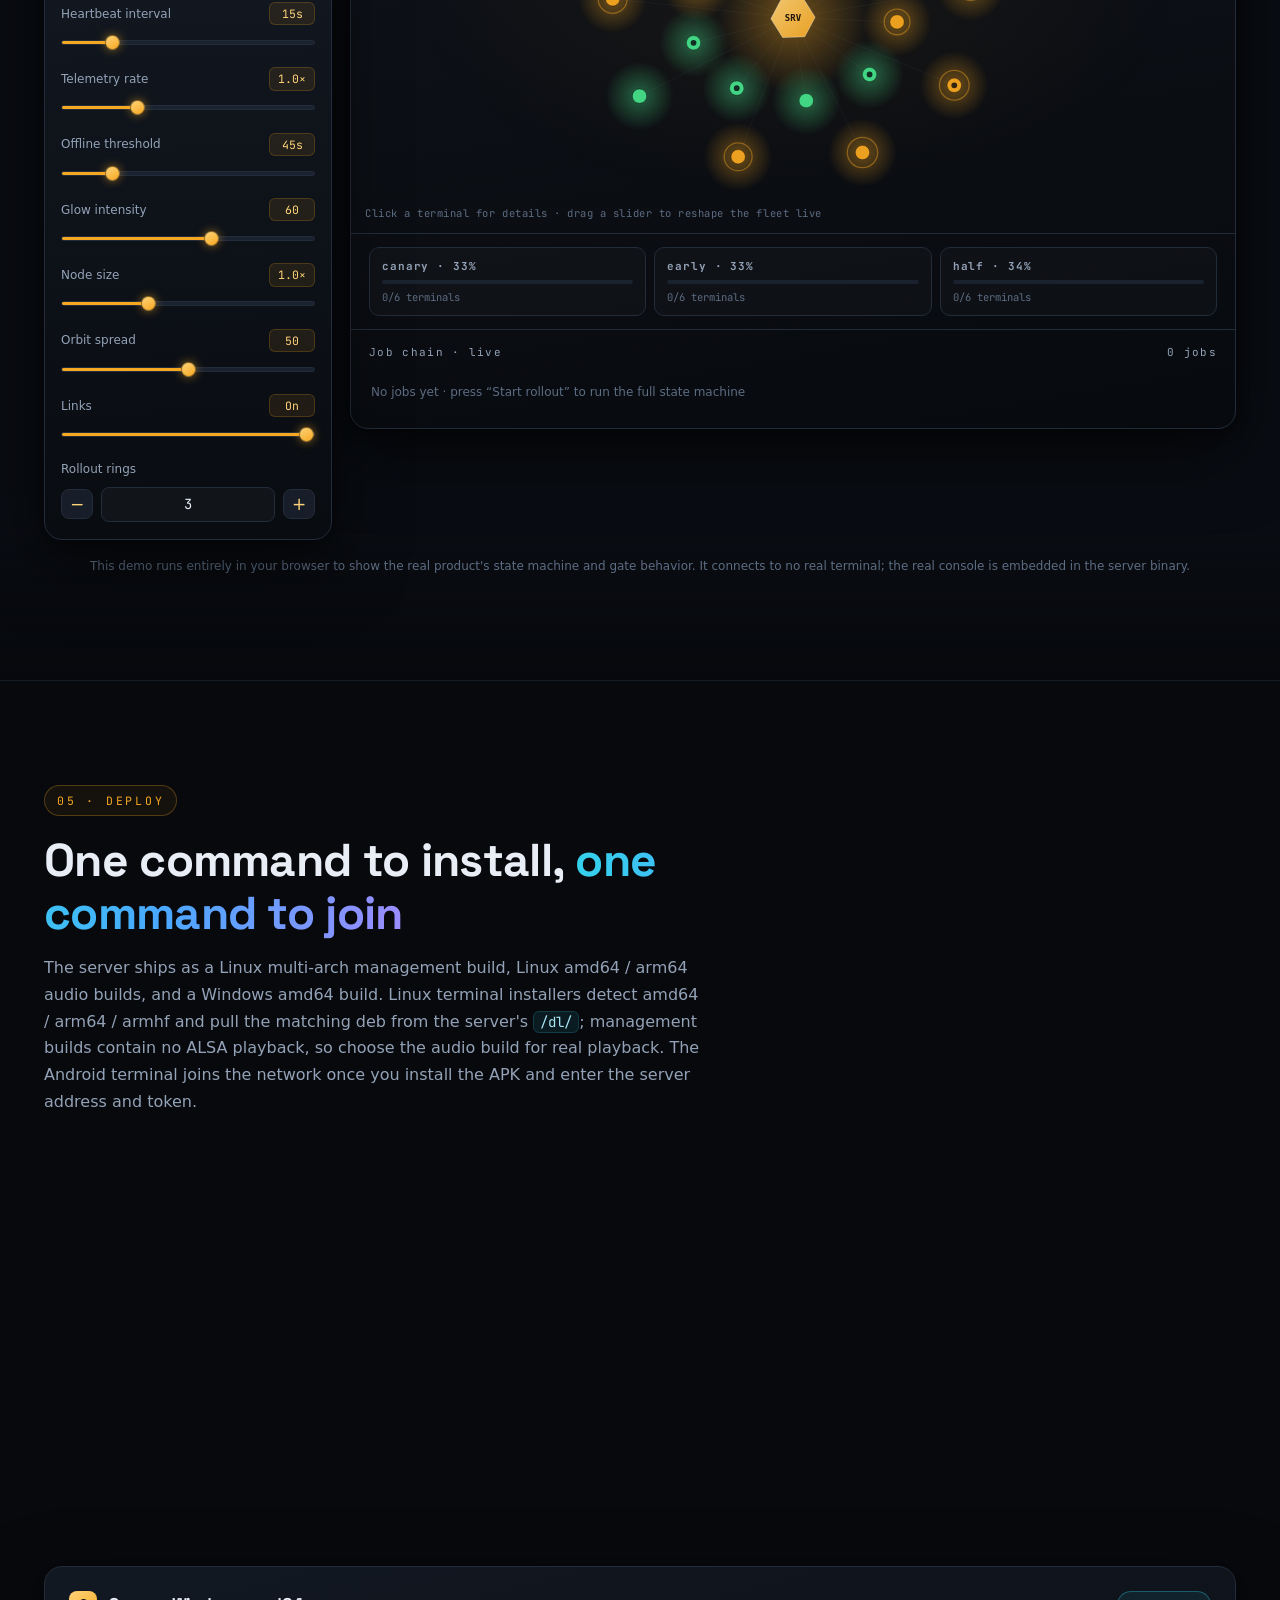
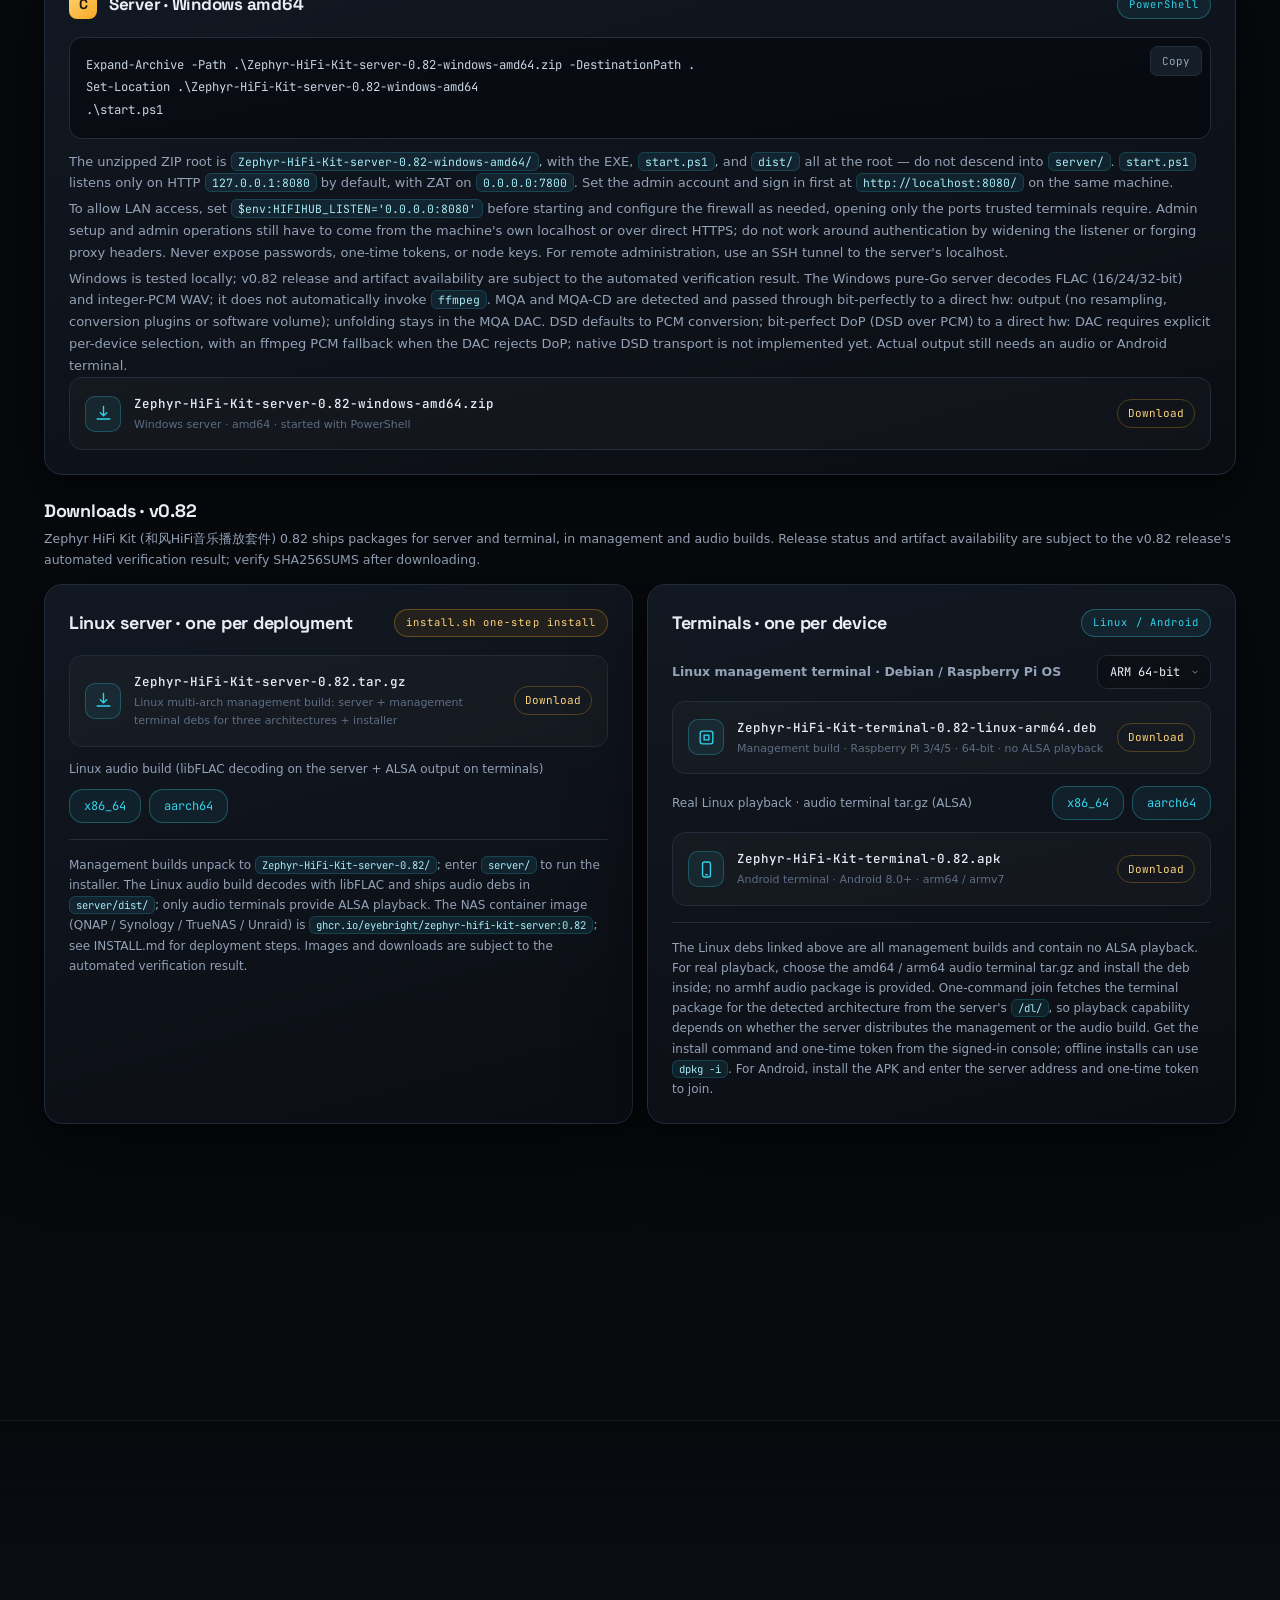
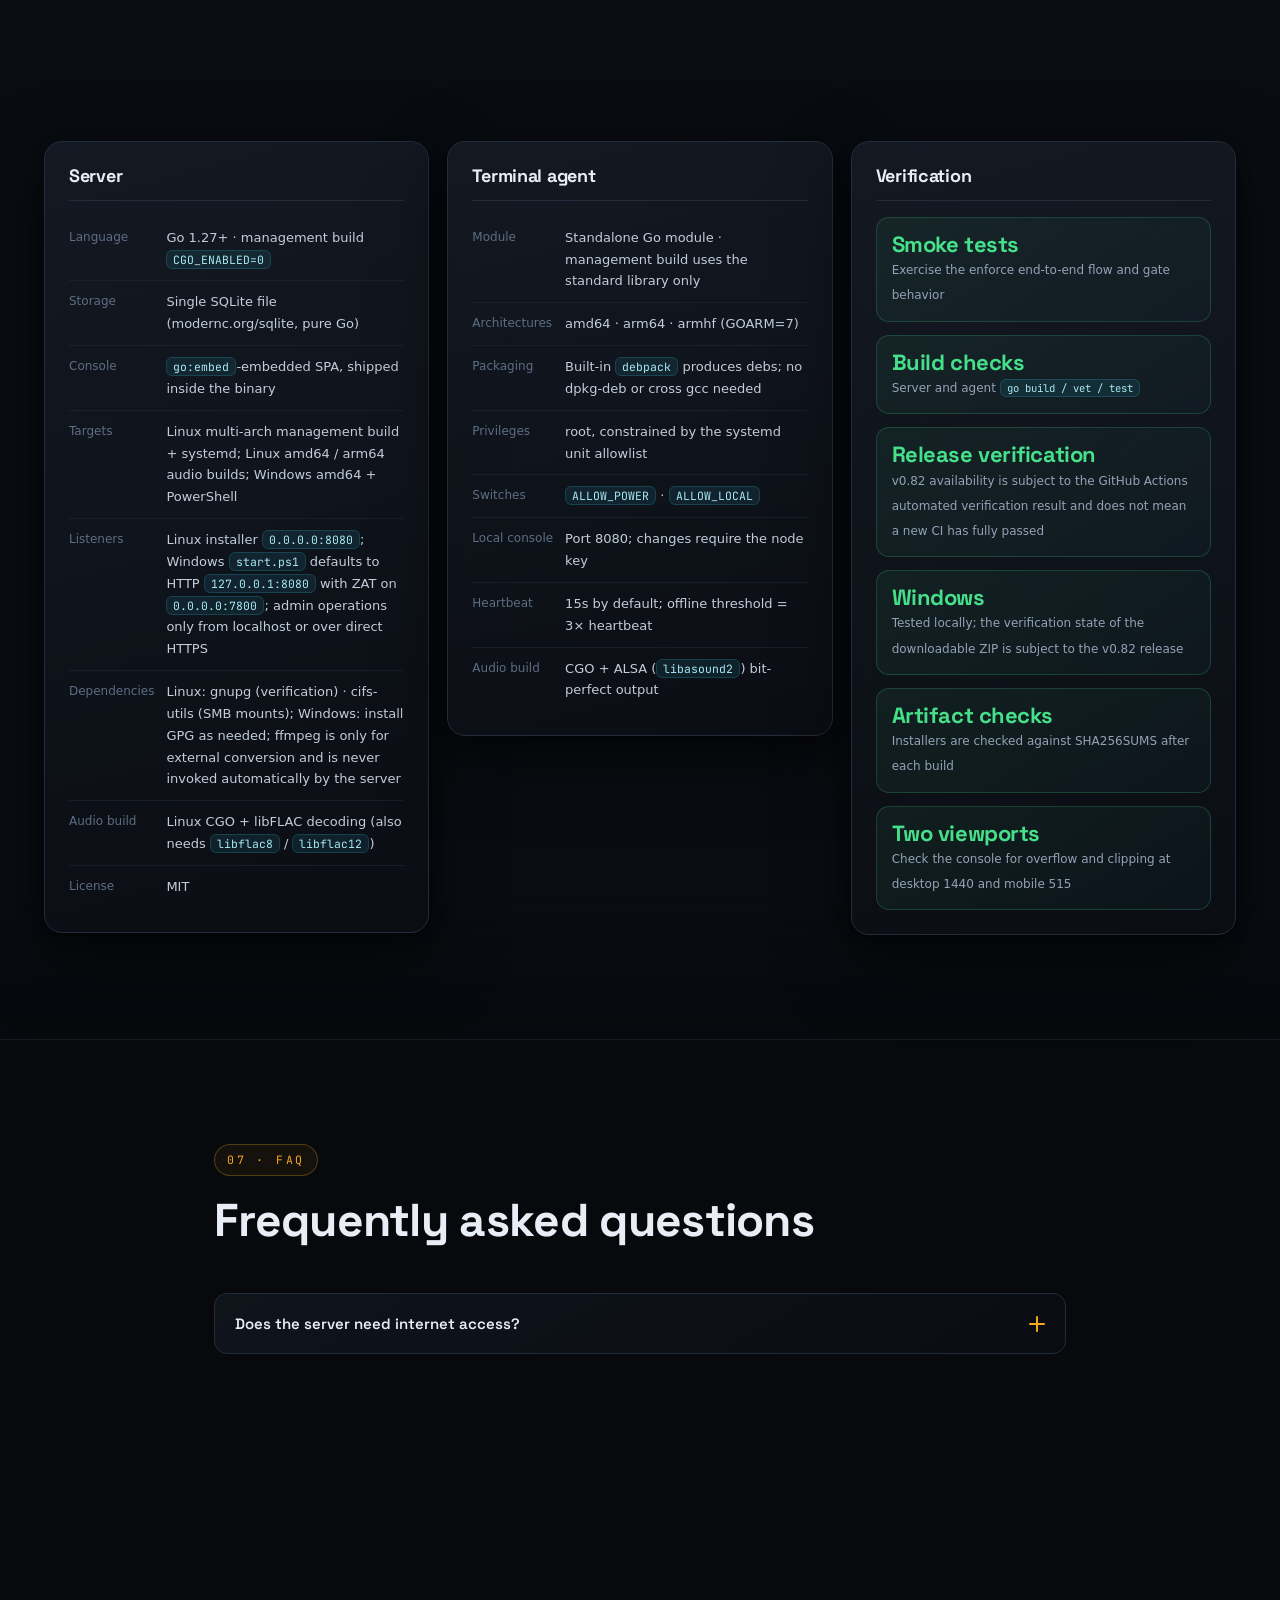
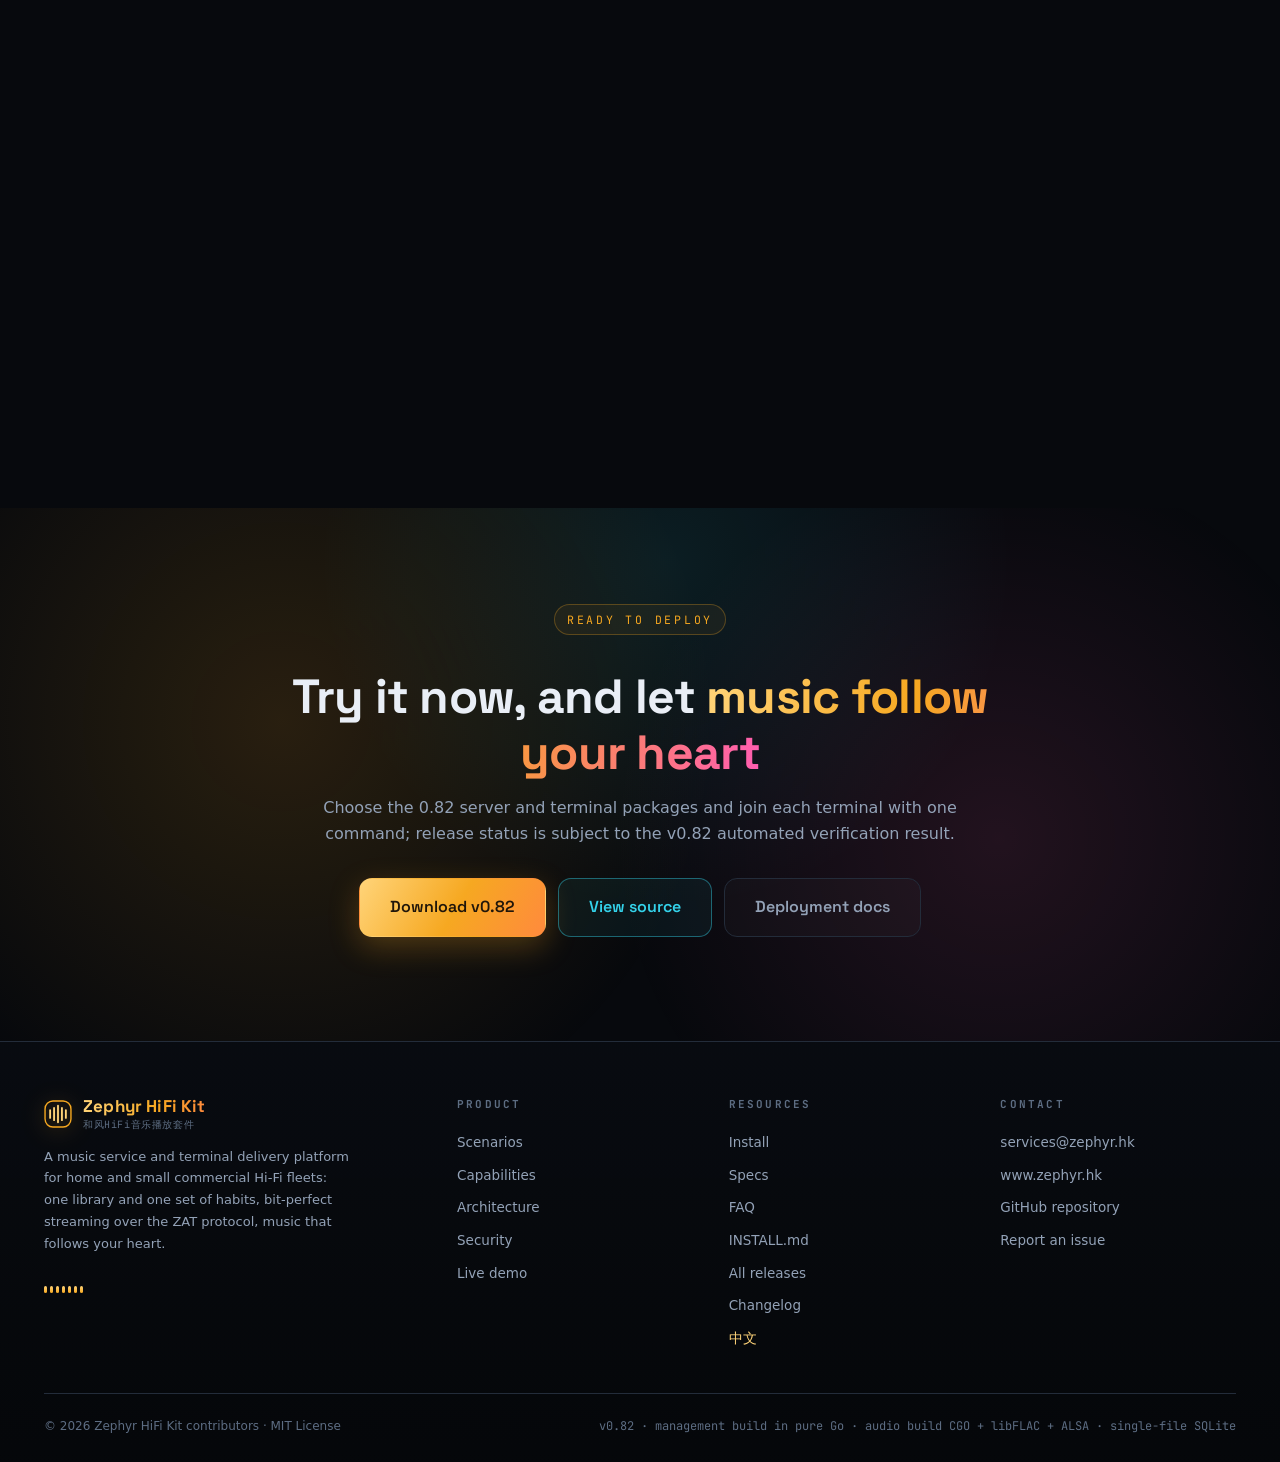
==== commit 110b6abc: "release 0.82: unify server/terminal/Android versioning, resilient scanning, Android audio fixes Serv" ====
--- a/docs/index.html
+++ b/docs/index.html
@@ -3,8 +3,8 @@
 <head>
 <meta charset="utf-8">
 <meta name="viewport" content="width=device-width, initial-scale=1, viewport-fit=cover">
-<title>Zephyr HiFi Kit 0.70 | Music follows your heart · 和风HiFi音乐播放套件</title>
-<meta name="description" content="Zephyr HiFi Kit (和风HiFi音乐播放套件) 0.70: one library, one set of favorites, one set of habits — your music follows your heart. Linux multi-arch and Windows amd64 servers, Linux management and audio terminals, Android APK. Unifies Roon / HQPlayer / system updates with signed artifacts, staged rollouts, playback gating, seat licensing, and ZAT audio streaming. Management terminals contain no ALSA playback; choose the audio build for real Linux playback. Release and artifact availability are subject to the v0.70 automated verification result.">
+<title>Zephyr HiFi Kit 0.82 | Music follows your heart · 和风HiFi音乐播放套件</title>
+<meta name="description" content="Zephyr HiFi Kit (和风HiFi音乐播放套件) 0.82: one library, one set of favorites, one set of habits — your music follows your heart. Linux multi-arch and Windows amd64 servers, Linux management and audio terminals, Android APK. Unifies Roon / HQPlayer / system updates with signed artifacts, staged rollouts, playback gating, seat licensing, and ZAT audio streaming. Management terminals contain no ALSA playback; choose the audio build for real Linux playback. Release and artifact availability are subject to the v0.82 automated verification result.">
 <meta name="keywords" content="Zephyr HiFi Kit,和风HiFi音乐播放套件,Hi-Fi fleet management,Roon multi-terminal management,HQPlayer NAA,listening room system,audio showroom,multi-room audio,one library many rooms,music follows your heart,Raspberry Pi Hi-Fi terminal,Linux music server,Windows music server,staged rollout,playback gating,seat licensing,ZAT audio protocol,SMB music library,FLAC decoding,ALSA bit-perfect">
 <meta name="robots" content="index, follow, max-image-preview:large, max-snippet:-1">
 <meta name="theme-color" content="#07090d">
@@ -15,16 +15,16 @@
 <meta property="og:type" content="website">
 <meta property="og:site_name" content="Zephyr HiFi Kit · 和风HiFi音乐播放套件">
 <meta property="og:locale" content="en_US">
-<meta property="og:title" content="Zephyr HiFi Kit 0.70 | Music follows your heart · 和风HiFi音乐播放套件">
-<meta property="og:description" content="Zephyr HiFi Kit (和风HiFi音乐播放套件): one library, one set of favorites, one set of habits — your music follows your heart. 0.70 ships Linux / Windows servers, Linux management and audio terminals, and an Android APK; management terminals contain no ALSA playback. Availability is subject to the v0.70 automated verification result.">
+<meta property="og:title" content="Zephyr HiFi Kit 0.82 | Music follows your heart · 和风HiFi音乐播放套件">
+<meta property="og:description" content="Zephyr HiFi Kit (和风HiFi音乐播放套件): one library, one set of favorites, one set of habits — your music follows your heart. 0.82 ships Linux / Windows servers, Linux management and audio terminals, and an Android APK; management terminals contain no ALSA playback. Availability is subject to the v0.82 automated verification result.">
 <meta property="og:url" content="https://zephyr.hk/">
 <meta property="og:image" content="https://zephyr.hk/og.png">
 <meta property="og:image:width" content="1536">
 <meta property="og:image:height" content="1024">
 <meta property="og:image:alt" content="Zephyr HiFi Kit · 和风HiFi音乐播放套件 — the single delivery source for your Hi-Fi fleet">
 <meta name="twitter:card" content="summary_large_image">
-<meta name="twitter:title" content="Zephyr HiFi Kit · 和风HiFi音乐播放套件 0.70">
-<meta name="twitter:description" content="Zephyr HiFi Kit (和风HiFi音乐播放套件): one library, many listening rooms. Linux / Windows servers orchestrate everything and stream over ZAT; choose the audio build for real Linux playback, since management debs contain no ALSA playback. Availability is subject to the v0.70 automated verification result.">
+<meta name="twitter:title" content="Zephyr HiFi Kit · 和风HiFi音乐播放套件 0.82">
+<meta name="twitter:description" content="Zephyr HiFi Kit (和风HiFi音乐播放套件): one library, many listening rooms. Linux / Windows servers orchestrate everything and stream over ZAT; choose the audio build for real Linux playback, since management debs contain no ALSA playback. Availability is subject to the v0.82 automated verification result.">
 <meta name="twitter:image" content="https://zephyr.hk/og.png">
 <meta name="twitter:image:alt" content="Zephyr HiFi Kit · 和风HiFi音乐播放套件 — the single delivery source for your Hi-Fi fleet">
 <link rel="icon" href="favicon.svg" type="image/svg+xml">
@@ -51,13 +51,13 @@
       "url": "https://zephyr.hk/",
       "image": "https://zephyr.hk/og.png",
       "screenshot": "https://zephyr.hk/og.png",
-      "description": "Zephyr HiFi Kit (和风HiFi音乐播放套件) 0.70: one library, one set of favorites, one set of habits — your music follows your heart. Linux / Windows servers orchestrate Roon / HQPlayer / system updates, with signed artifacts, staged rollouts, playback gating, seat licensing, and ZAT audio streaming. Linux management terminal debs contain no ALSA playback; real playback needs the audio build, and availability is subject to the v0.70 automated verification result.",
+      "description": "Zephyr HiFi Kit (和风HiFi音乐播放套件) 0.82: one library, one set of favorites, one set of habits — your music follows your heart. Linux / Windows servers orchestrate Roon / HQPlayer / system updates, with signed artifacts, staged rollouts, playback gating, seat licensing, and ZAT audio streaming. Linux management terminal debs contain no ALSA playback; real playback needs the audio build, and availability is subject to the v0.82 automated verification result.",
       "applicationCategory": "MultimediaApplication",
       "applicationSubCategory": "Hi-Fi fleet management and artifact delivery",
       "operatingSystem": "Linux multi-arch server; Windows amd64 server; Linux management terminals amd64 / arm64 / armhf, audio terminals amd64 / arm64; Android 8.0+ (arm64 / armv7)",
-      "softwareVersion": "0.70",
+      "softwareVersion": "0.82",
       "license": "https://opensource.org/licenses/MIT",
-      "downloadUrl": "https://github.com/Eyebright/Zephyr-HiFi-Kit/releases/tag/v0.70",
+      "downloadUrl": "https://github.com/Eyebright/Zephyr-HiFi-Kit/releases/tag/v0.82",
       "installUrl": "https://zephyr.hk/#install",
       "offers": { "@type": "Offer", "price": "0", "priceCurrency": "USD" },
       "featureList": [
@@ -160,12 +160,12 @@
       <div class="hero-cta rv" style="--d:230ms">
         <a class="btn gold" href="#install">Deploy now<svg viewBox="0 0 16 16" width="15" height="15" aria-hidden="true"><path fill="none" stroke="currentColor" stroke-width="1.8" stroke-linecap="round" stroke-linejoin="round" d="M3 8h10M9 4l4 4-4 4"/></svg></a>
         <a class="btn line" href="#demo">Drive the fleet demo</a>
-        <a class="btn ghost" href="https://github.com/Eyebright/Zephyr-HiFi-Kit/releases/tag/v0.70" target="_blank" rel="noopener">Download v0.70</a>
+        <a class="btn ghost" href="https://github.com/Eyebright/Zephyr-HiFi-Kit/releases/tag/v0.82" target="_blank" rel="noopener">Download v0.82</a>
       </div>
       <ul class="hero-chips rv" style="--d:310ms">
         <li><b>9</b>capability domains</li>
         <li><b>3</b>terminal architectures</li>
-        <li><b>0.70</b>subject to automated verification</li>
+        <li><b>0.82</b>subject to automated verification</li>
         <li><b>MIT</b>open-source license</li>
       </ul>
     </div>
@@ -512,8 +512,8 @@
         <div class="code" data-copy>
           <button class="copy" type="button" aria-label="Copy the server install command">Copy</button>
 <pre><code>sudo apt-get update &amp;&amp; sudo apt-get install -y gnupg
-tar -xzf Zephyr-HiFi-Kit-server-0.70.tar.gz
-cd Zephyr-HiFi-Kit-server-0.70/server
+tar -xzf Zephyr-HiFi-Kit-server-0.82.tar.gz
+cd Zephyr-HiFi-Kit-server-0.82/server
 sudo ./install.sh
 curl -s http://127.0.0.1:8080/api/v1/health</code></pre>
         </div>
@@ -535,22 +535,22 @@
       <div class="ic-h"><span class="ic-n">C</span><h3>Server · Windows amd64</h3><span class="pill cyan">PowerShell</span></div>
       <div class="code" data-copy>
         <button class="copy" type="button" aria-label="Copy the Windows server start command">Copy</button>
-<pre><code>Expand-Archive -Path .\Zephyr-HiFi-Kit-server-0.70-windows-amd64.zip -DestinationPath .
-Set-Location .\Zephyr-HiFi-Kit-server-0.70-windows-amd64
+<pre><code>Expand-Archive -Path .\Zephyr-HiFi-Kit-server-0.82-windows-amd64.zip -DestinationPath .
+Set-Location .\Zephyr-HiFi-Kit-server-0.82-windows-amd64
 .\start.ps1</code></pre>
       </div>
-      <p class="ic-p">The unzipped ZIP root is <code>Zephyr-HiFi-Kit-server-0.70-windows-amd64/</code>, with the EXE, <code>start.ps1</code>, and <code>dist/</code> all at the root — do not descend into <code>server/</code>. <code>start.ps1</code> listens only on HTTP <code>127.0.0.1:8080</code> by default, with ZAT on <code>0.0.0.0:7800</code>. Set the admin account and sign in first at <code>http://localhost:8080/</code> on the same machine.</p>
+      <p class="ic-p">The unzipped ZIP root is <code>Zephyr-HiFi-Kit-server-0.82-windows-amd64/</code>, with the EXE, <code>start.ps1</code>, and <code>dist/</code> all at the root — do not descend into <code>server/</code>. <code>start.ps1</code> listens only on HTTP <code>127.0.0.1:8080</code> by default, with ZAT on <code>0.0.0.0:7800</code>. Set the admin account and sign in first at <code>http://localhost:8080/</code> on the same machine.</p>
       <p class="ic-p">To allow LAN access, set <code>$env:HIFIHUB_LISTEN='0.0.0.0:8080'</code> before starting and configure the firewall as needed, opening only the ports trusted terminals require. Admin setup and admin operations still have to come from the machine's own localhost or over direct HTTPS; do not work around authentication by widening the listener or forging proxy headers. Never expose passwords, one-time tokens, or node keys. For remote administration, use an SSH tunnel to the server's localhost.</p>
-      <p class="ic-p">Windows is tested locally; v0.70 release and artifact availability are subject to the automated verification result. The Windows pure-Go server decodes FLAC (16/24/32-bit) and integer-PCM WAV; it does not automatically invoke <code>ffmpeg</code>. MQA and MQA-CD are detected and passed through bit-perfectly to a direct hw: output (no resampling, conversion plugins or software volume); unfolding stays in the MQA DAC. DSD defaults to PCM conversion; bit-perfect DoP (DSD over PCM) to a direct hw: DAC requires explicit per-device selection, with an ffmpeg PCM fallback when the DAC rejects DoP; native DSD transport is not implemented yet. Actual output still needs an audio or Android terminal.</p>
-      <a class="dl-item" href="https://github.com/Eyebright/Zephyr-HiFi-Kit/releases/download/v0.70/Zephyr-HiFi-Kit-server-0.70-windows-amd64.zip">
+      <p class="ic-p">Windows is tested locally; v0.82 release and artifact availability are subject to the automated verification result. The Windows pure-Go server decodes FLAC (16/24/32-bit) and integer-PCM WAV; it does not automatically invoke <code>ffmpeg</code>. MQA and MQA-CD are detected and passed through bit-perfectly to a direct hw: output (no resampling, conversion plugins or software volume); unfolding stays in the MQA DAC. DSD defaults to PCM conversion; bit-perfect DoP (DSD over PCM) to a direct hw: DAC requires explicit per-device selection, with an ffmpeg PCM fallback when the DAC rejects DoP; native DSD transport is not implemented yet. Actual output still needs an audio or Android terminal.</p>
+      <a class="dl-item" href="https://github.com/Eyebright/Zephyr-HiFi-Kit/releases/download/v0.82/Zephyr-HiFi-Kit-server-0.82-windows-amd64.zip">
         <span class="dl-ico" aria-hidden="true"><svg viewBox="0 0 24 24"><path d="M12 3v12m0 0 4-4m-4 4-4-4M4 19h16"/></svg></span>
-        <span class="dl-txt"><b>Zephyr-HiFi-Kit-server-0.70-windows-amd64.zip</b><i>Windows server · amd64 · started with PowerShell</i></span>
+        <span class="dl-txt"><b>Zephyr-HiFi-Kit-server-0.82-windows-amd64.zip</b><i>Windows server · amd64 · started with PowerShell</i></span>
         <span class="dl-go">Download</span>
       </a>
     </div>
     <div class="dl-lead rv">
-      <h3>Downloads · v0.70</h3>
-      <p>Zephyr HiFi Kit (和风HiFi音乐播放套件) 0.70 ships packages for server and terminal, in management and audio builds. Release status and artifact availability are subject to the v0.70 release's automated verification result; verify SHA256SUMS after downloading.</p>
+      <h3>Downloads · v0.82</h3>
+      <p>Zephyr HiFi Kit (和风HiFi音乐播放套件) 0.82 ships packages for server and terminal, in management and audio builds. Release status and artifact availability are subject to the v0.82 release's automated verification result; verify SHA256SUMS after downloading.</p>
     </div>
     <div class="dl-duo">
       <div class="dl-card rv">
@@ -559,20 +559,20 @@
           <span class="pill">install.sh one-step install</span>
         </div>
         <div class="dl-stack">
-          <a class="dl-item" href="https://github.com/Eyebright/Zephyr-HiFi-Kit/releases/download/v0.70/Zephyr-HiFi-Kit-server-0.70.tar.gz">
+          <a class="dl-item" href="https://github.com/Eyebright/Zephyr-HiFi-Kit/releases/download/v0.82/Zephyr-HiFi-Kit-server-0.82.tar.gz">
             <span class="dl-ico" aria-hidden="true"><svg viewBox="0 0 24 24"><path d="M12 3v12m0 0 4-4m-4 4-4-4M4 19h16"/></svg></span>
-            <span class="dl-txt"><b>Zephyr-HiFi-Kit-server-0.70.tar.gz</b><i>Linux multi-arch management build: server + management terminal debs for three architectures + installer</i></span>
+            <span class="dl-txt"><b>Zephyr-HiFi-Kit-server-0.82.tar.gz</b><i>Linux multi-arch management build: server + management terminal debs for three architectures + installer</i></span>
             <span class="dl-go">Download</span>
           </a>
           <div class="dl-sub">
             <span class="dl-sub-t">Linux audio build (libFLAC decoding on the server + ALSA output on terminals)</span>
             <span class="dl-chips">
-              <a href="https://github.com/Eyebright/Zephyr-HiFi-Kit/releases/download/v0.70/Zephyr-HiFi-Kit-server-0.70-audio-amd64.tar.gz">x86_64</a>
-              <a href="https://github.com/Eyebright/Zephyr-HiFi-Kit/releases/download/v0.70/Zephyr-HiFi-Kit-server-0.70-audio-arm64.tar.gz">aarch64</a>
+              <a href="https://github.com/Eyebright/Zephyr-HiFi-Kit/releases/download/v0.82/Zephyr-HiFi-Kit-server-0.82-audio-amd64.tar.gz">x86_64</a>
+              <a href="https://github.com/Eyebright/Zephyr-HiFi-Kit/releases/download/v0.82/Zephyr-HiFi-Kit-server-0.82-audio-arm64.tar.gz">aarch64</a>
             </span>
           </div>
         </div>
-        <div class="dl-note">Management builds unpack to <code>Zephyr-HiFi-Kit-server-0.70/</code>; enter <code>server/</code> to run the installer. The Linux audio build decodes with libFLAC and ships audio debs in <code>server/dist/</code>; only audio terminals provide ALSA playback. The NAS container image (QNAP / Synology / TrueNAS / Unraid) is <code>ghcr.io/eyebright/zephyr-hifi-kit-server:0.70</code>; see INSTALL.md for deployment steps. Images and downloads are subject to the automated verification result.</div>
+        <div class="dl-note">Management builds unpack to <code>Zephyr-HiFi-Kit-server-0.82/</code>; enter <code>server/</code> to run the installer. The Linux audio build decodes with libFLAC and ships audio debs in <code>server/dist/</code>; only audio terminals provide ALSA playback. The NAS container image (QNAP / Synology / TrueNAS / Unraid) is <code>ghcr.io/eyebright/zephyr-hifi-kit-server:0.82</code>; see INSTALL.md for deployment steps. Images and downloads are subject to the automated verification result.</div>
       </div>
       <div class="dl-card rv">
         <div class="dl-h">
@@ -588,21 +588,21 @@
               <option value="armhf">ARM 32-bit</option>
             </select>
           </div>
-          <a class="dl-item" id="dl-deb" href="https://github.com/Eyebright/Zephyr-HiFi-Kit/releases/download/v0.70/Zephyr-HiFi-Kit-terminal-0.70-linux-arm64.deb">
+          <a class="dl-item" id="dl-deb" href="https://github.com/Eyebright/Zephyr-HiFi-Kit/releases/download/v0.82/Zephyr-HiFi-Kit-terminal-0.82-linux-arm64.deb">
             <span class="dl-ico" aria-hidden="true"><svg viewBox="0 0 24 24"><rect x="4" y="4" width="16" height="16" rx="3"/><path d="M9 9h6v6H9z"/></svg></span>
-            <span class="dl-txt"><b id="dl-deb-name">Zephyr-HiFi-Kit-terminal-0.70-linux-arm64.deb</b><i id="dl-deb-meta">Management build · Raspberry Pi 3/4/5 · 64-bit · no ALSA playback</i></span>
+            <span class="dl-txt"><b id="dl-deb-name">Zephyr-HiFi-Kit-terminal-0.82-linux-arm64.deb</b><i id="dl-deb-meta">Management build · Raspberry Pi 3/4/5 · 64-bit · no ALSA playback</i></span>
             <span class="dl-go">Download</span>
           </a>
           <div class="dl-sub">
             <span class="dl-sub-t">Real Linux playback · audio terminal tar.gz (ALSA)</span>
             <span class="dl-chips">
-              <a href="https://github.com/Eyebright/Zephyr-HiFi-Kit/releases/download/v0.70/Zephyr-HiFi-Kit-terminal-0.70-audio-amd64.tar.gz">x86_64</a>
-              <a href="https://github.com/Eyebright/Zephyr-HiFi-Kit/releases/download/v0.70/Zephyr-HiFi-Kit-terminal-0.70-audio-arm64.tar.gz">aarch64</a>
+              <a href="https://github.com/Eyebright/Zephyr-HiFi-Kit/releases/download/v0.82/Zephyr-HiFi-Kit-terminal-0.82-audio-amd64.tar.gz">x86_64</a>
+              <a href="https://github.com/Eyebright/Zephyr-HiFi-Kit/releases/download/v0.82/Zephyr-HiFi-Kit-terminal-0.82-audio-arm64.tar.gz">aarch64</a>
             </span>
           </div>
-          <a class="dl-item" href="https://github.com/Eyebright/Zephyr-HiFi-Kit/releases/download/v0.70/Zephyr-HiFi-Kit-terminal-0.70.apk">
+          <a class="dl-item" href="https://github.com/Eyebright/Zephyr-HiFi-Kit/releases/download/v0.82/Zephyr-HiFi-Kit-terminal-0.82.apk">
             <span class="dl-ico" aria-hidden="true"><svg viewBox="0 0 24 24"><rect x="7" y="2.5" width="10" height="19" rx="2.5"/><path d="M11 18.5h2"/></svg></span>
-            <span class="dl-txt"><b>Zephyr-HiFi-Kit-terminal-0.70.apk</b><i>Android terminal · Android 8.0+ · arm64 / armv7</i></span>
+            <span class="dl-txt"><b>Zephyr-HiFi-Kit-terminal-0.82.apk</b><i>Android terminal · Android 8.0+ · arm64 / armv7</i></span>
             <span class="dl-go">Download</span>
           </a>
         </div>
@@ -610,9 +610,9 @@
       </div>
     </div>
     <div class="dl-docs">
-      <a class="dl-item rv" href="https://github.com/Eyebright/Zephyr-HiFi-Kit/releases/tag/v0.70" target="_blank" rel="noopener">
+      <a class="dl-item rv" href="https://github.com/Eyebright/Zephyr-HiFi-Kit/releases/tag/v0.82" target="_blank" rel="noopener">
         <span class="dl-ico" aria-hidden="true"><svg viewBox="0 0 24 24"><path d="M4 6h16M4 12h16M4 18h10"/></svg></span>
-        <span class="dl-txt"><b>Release notes and checksums</b><i>v0.70 availability is subject to automated verification; verify SHA256SUMS after downloading</i></span>
+        <span class="dl-txt"><b>Release notes and checksums</b><i>v0.82 availability is subject to automated verification; verify SHA256SUMS after downloading</i></span>
         <span class="dl-go">View</span>
       </a>
       <a class="dl-item rv" href="https://github.com/Eyebright/Zephyr-HiFi-Kit/blob/main/INSTALL.md" target="_blank" rel="noopener">
@@ -674,8 +674,8 @@
         <div class="ver-list">
           <div class="ver-i"><b>Smoke tests</b><span>Exercise the enforce end-to-end flow and gate behavior</span></div>
           <div class="ver-i"><b>Build checks</b><span>Server and agent <code>go build / vet / test</code></span></div>
-          <div class="ver-i"><b>Release verification</b><span>v0.70 availability is subject to the GitHub Actions automated verification result and does not mean a new CI has fully passed</span></div>
-          <div class="ver-i"><b>Windows</b><span>Tested locally; the verification state of the downloadable ZIP is subject to the v0.70 release</span></div>
+          <div class="ver-i"><b>Release verification</b><span>v0.82 availability is subject to the GitHub Actions automated verification result and does not mean a new CI has fully passed</span></div>
+          <div class="ver-i"><b>Windows</b><span>Tested locally; the verification state of the downloadable ZIP is subject to the v0.82 release</span></div>
           <div class="ver-i"><b>Artifact checks</b><span>Installers are checked against SHA256SUMS after each build</span></div>
           <div class="ver-i"><b>Two viewports</b><span>Check the console for overflow and clipping at desktop 1440 and mobile 515</span></div>
         </div>
@@ -700,7 +700,7 @@
       <details class="rv"><summary>Where does console authentication happen?<span class="fq-i" aria-hidden="true"></span></summary><div class="fq-b"><p>The console has built-in single-admin authentication, and first run walks you through setting the admin name and password. Existing administrators receive a trusted session automatically on the server's own localhost. Remote admin operations still require login over direct HTTPS; the backend does not trust TLS forwarding headers from reverse proxies.</p></div></details>
       <details class="rv"><summary>What if I delete a BOM version or a terminal by mistake?<span class="fq-i" aria-hidden="true"></span></summary><div class="fq-b"><p>BOM keeps full version history and can roll back to any published version; a rollback creates a new published version instead of overwriting history. Deregistered terminals can be restored. Destructive actions in the console all come with an undo entry.</p></div></details>
       <details class="rv"><summary>Which terminal hardware is supported?<span class="fq-i" aria-hidden="true"></span></summary><div class="fq-b"><p>The installer detects amd64, arm64, and armhf automatically, covering x86 mini PCs, Raspberry Pi 4/5 (64-bit), and Raspberry Pi 2/3 (32-bit). The management agent depends only on the standard library, and debs are produced by the built-in debpack, so target machines need no build tools.</p></div></details>
-      <details class="rv"><summary>Is the audio playback real? How do the management and audio builds differ?<span class="fq-i" aria-hidden="true"></span></summary><div class="fq-b"><p>Yes. The management build is pure Go (<code>CGO_ENABLED=0</code>) with placeholder ALSA output, suited to orchestration-only setups without audio hardware; the audio build decodes with CGO + libFLAC and outputs bit-perfect ALSA on the terminal, streamed over the ZAT protocol. Audio-build verification covers amd64 / arm64 builds, an ALSA <code>null</code> loopback, and a FLAC decode round trip (asserting bit-identical PCM); v0.70 results are subject to the release's automated verification record. Both builds share the same engine name, configuration, and systemd unit, so they are interchangeable.</p></div></details>
+      <details class="rv"><summary>Is the audio playback real? How do the management and audio builds differ?<span class="fq-i" aria-hidden="true"></span></summary><div class="fq-b"><p>Yes. The management build is pure Go (<code>CGO_ENABLED=0</code>) with placeholder ALSA output, suited to orchestration-only setups without audio hardware; the audio build decodes with CGO + libFLAC and outputs bit-perfect ALSA on the terminal, streamed over the ZAT protocol. Audio-build verification covers amd64 / arm64 builds, an ALSA <code>null</code> loopback, and a FLAC decode round trip (asserting bit-identical PCM); v0.82 results are subject to the release's automated verification record. Both builds share the same engine name, configuration, and systemd unit, so they are interchangeable.</p></div></details>
       <details class="rv"><summary>How are music libraries connected, and which formats are supported?<span class="fq-i" aria-hidden="true"></span></summary><div class="fq-b"><p>The Linux server mounts SMB/CIFS shares with the kernel's <code>mount.cifs</code> (requires <code>cifs-utils</code>), scans the library, identifies formats by file header (WAV / FLAC and others), and ingests them as playable tracks. During playback the server decodes and streams over ZAT to authorized terminals, which output through ALSA. Mount credentials are written to a restricted file and never appear on the command line or in API responses.</p></div></details>
     </div>
   </div>
@@ -712,9 +712,9 @@
     <div class="cta-in rv">
       <span class="kicker">READY TO DEPLOY</span>
       <h2>Try it now, and let <span class="grad-warm">music follow your heart</span></h2>
-      <p>Choose the 0.70 server and terminal packages and join each terminal with one command; release status is subject to the v0.70 automated verification result.</p>
+      <p>Choose the 0.82 server and terminal packages and join each terminal with one command; release status is subject to the v0.82 automated verification result.</p>
       <div class="cta-btns">
-        <a class="btn gold lg" href="https://github.com/Eyebright/Zephyr-HiFi-Kit/releases/download/v0.70/Zephyr-HiFi-Kit-server-0.70.tar.gz">Download v0.70</a>
+        <a class="btn gold lg" href="https://github.com/Eyebright/Zephyr-HiFi-Kit/releases/download/v0.82/Zephyr-HiFi-Kit-server-0.82.tar.gz">Download v0.82</a>
         <a class="btn line lg" href="https://github.com/Eyebright/Zephyr-HiFi-Kit" target="_blank" rel="noopener">View source</a>
         <a class="btn ghost lg" href="https://github.com/Eyebright/Zephyr-HiFi-Kit/blob/main/INSTALL.md" target="_blank" rel="noopener">Deployment docs</a>
       </div>
@@ -741,7 +741,7 @@
     </div>
     <div class="foot-bar">
       <span>© 2026 Zephyr HiFi Kit contributors · MIT License</span>
-      <span class="foot-ver">v0.70 · management build in pure Go · audio build CGO + libFLAC + ALSA · single-file SQLite</span>
+      <span class="foot-ver">v0.82 · management build in pure Go · audio build CGO + libFLAC + ALSA · single-file SQLite</span>
     </div>
   </div>
 </footer>
